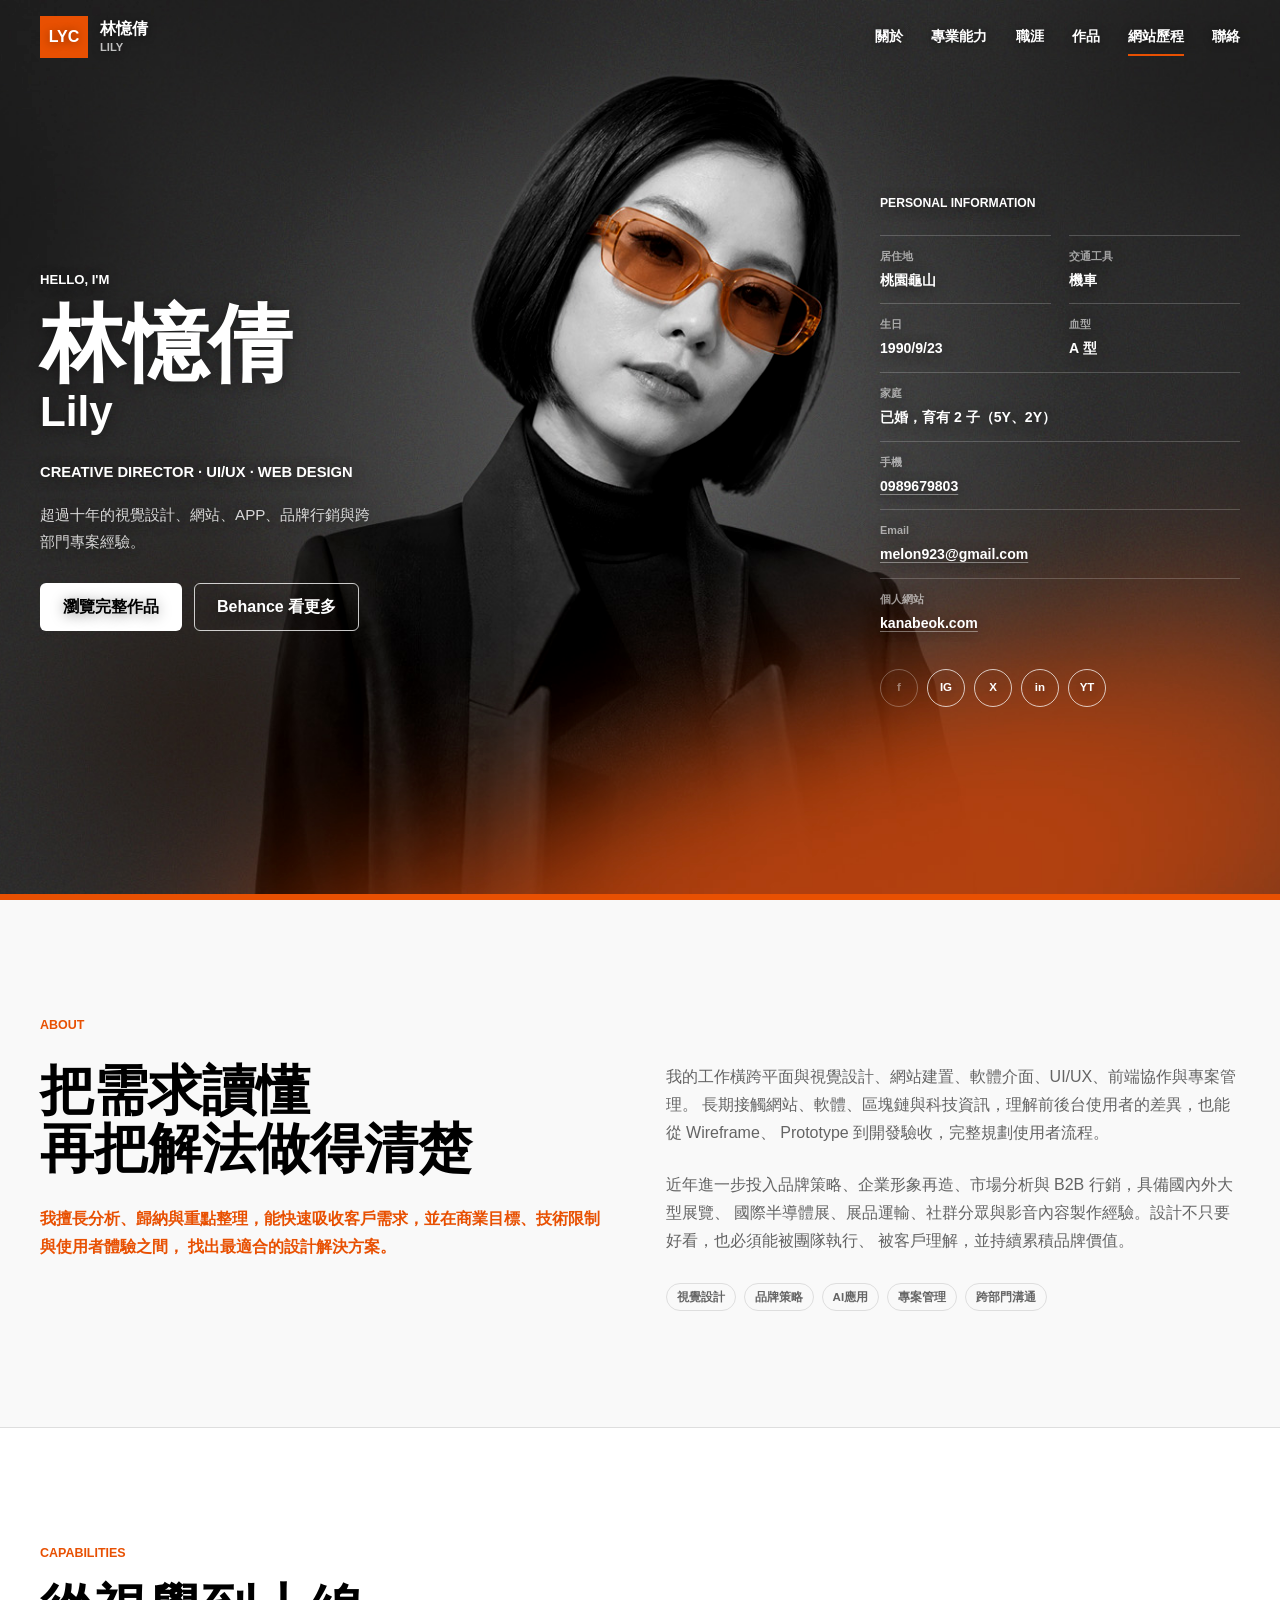
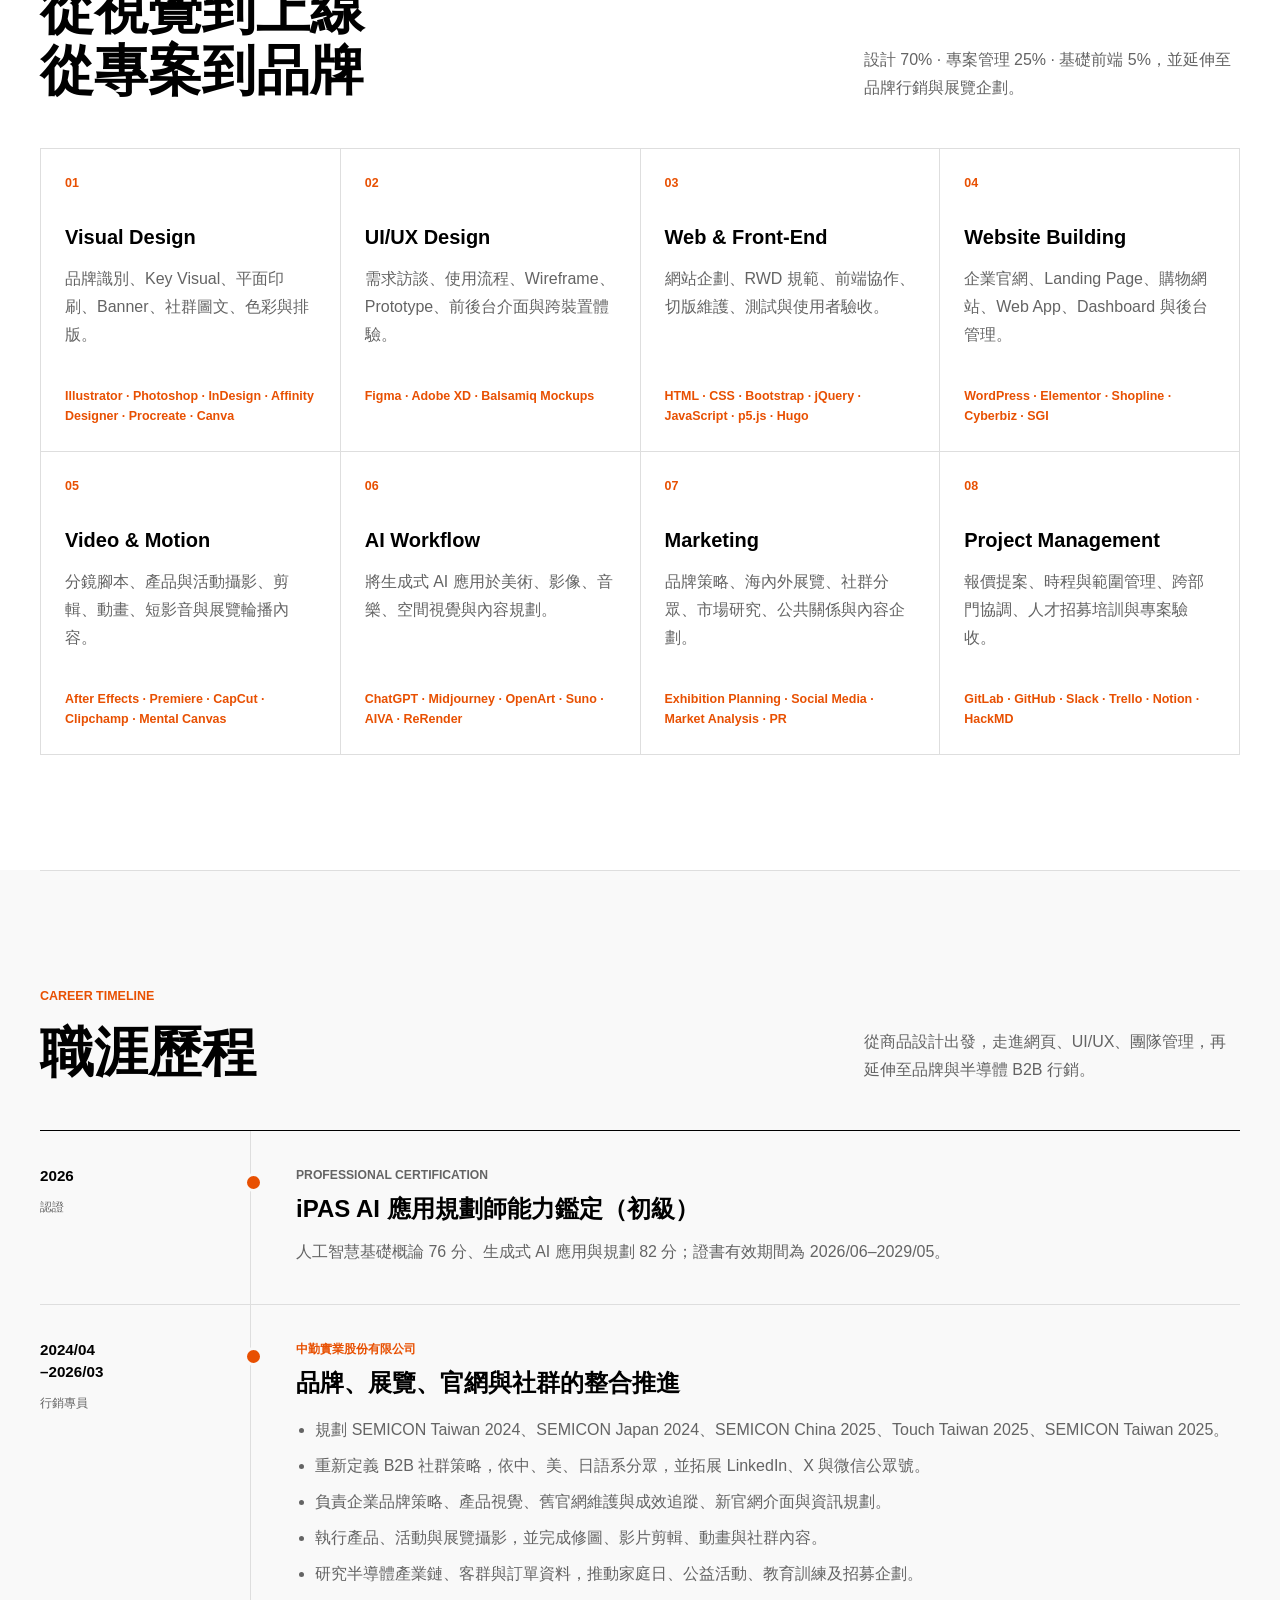
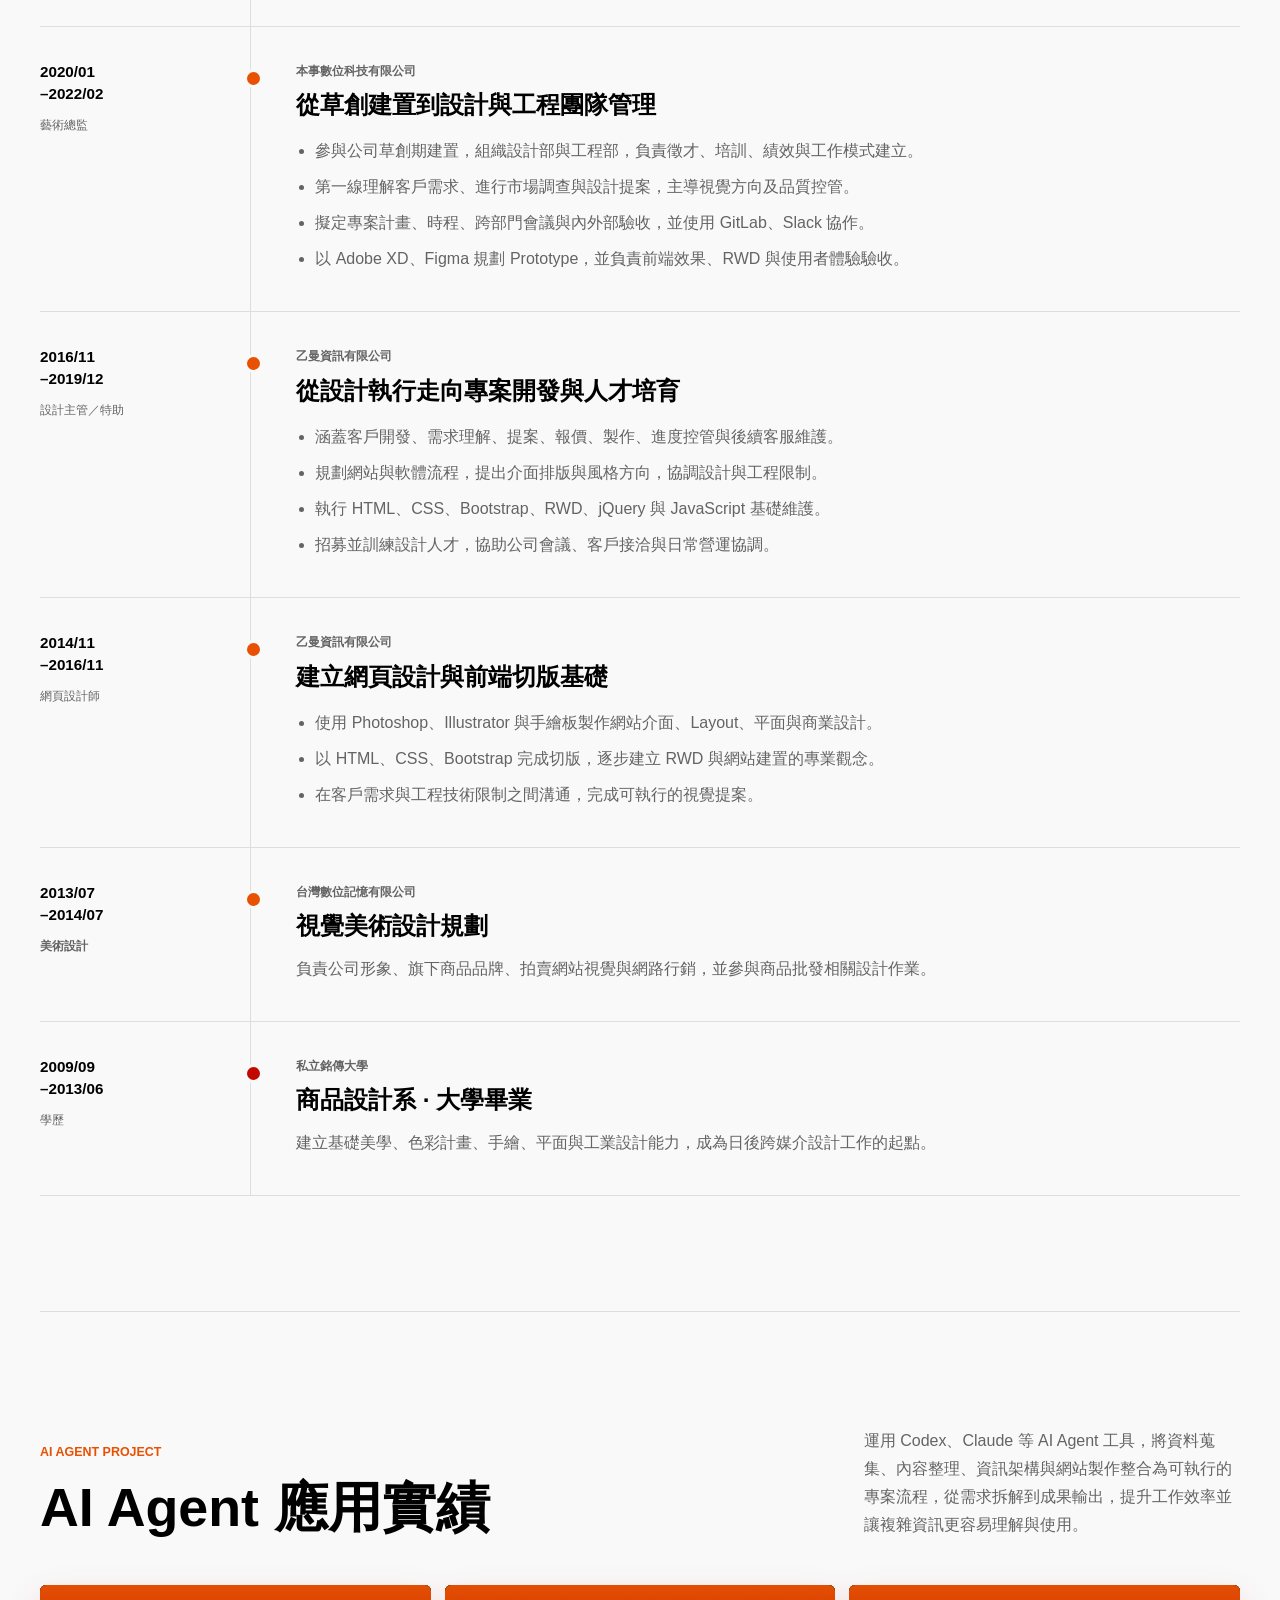
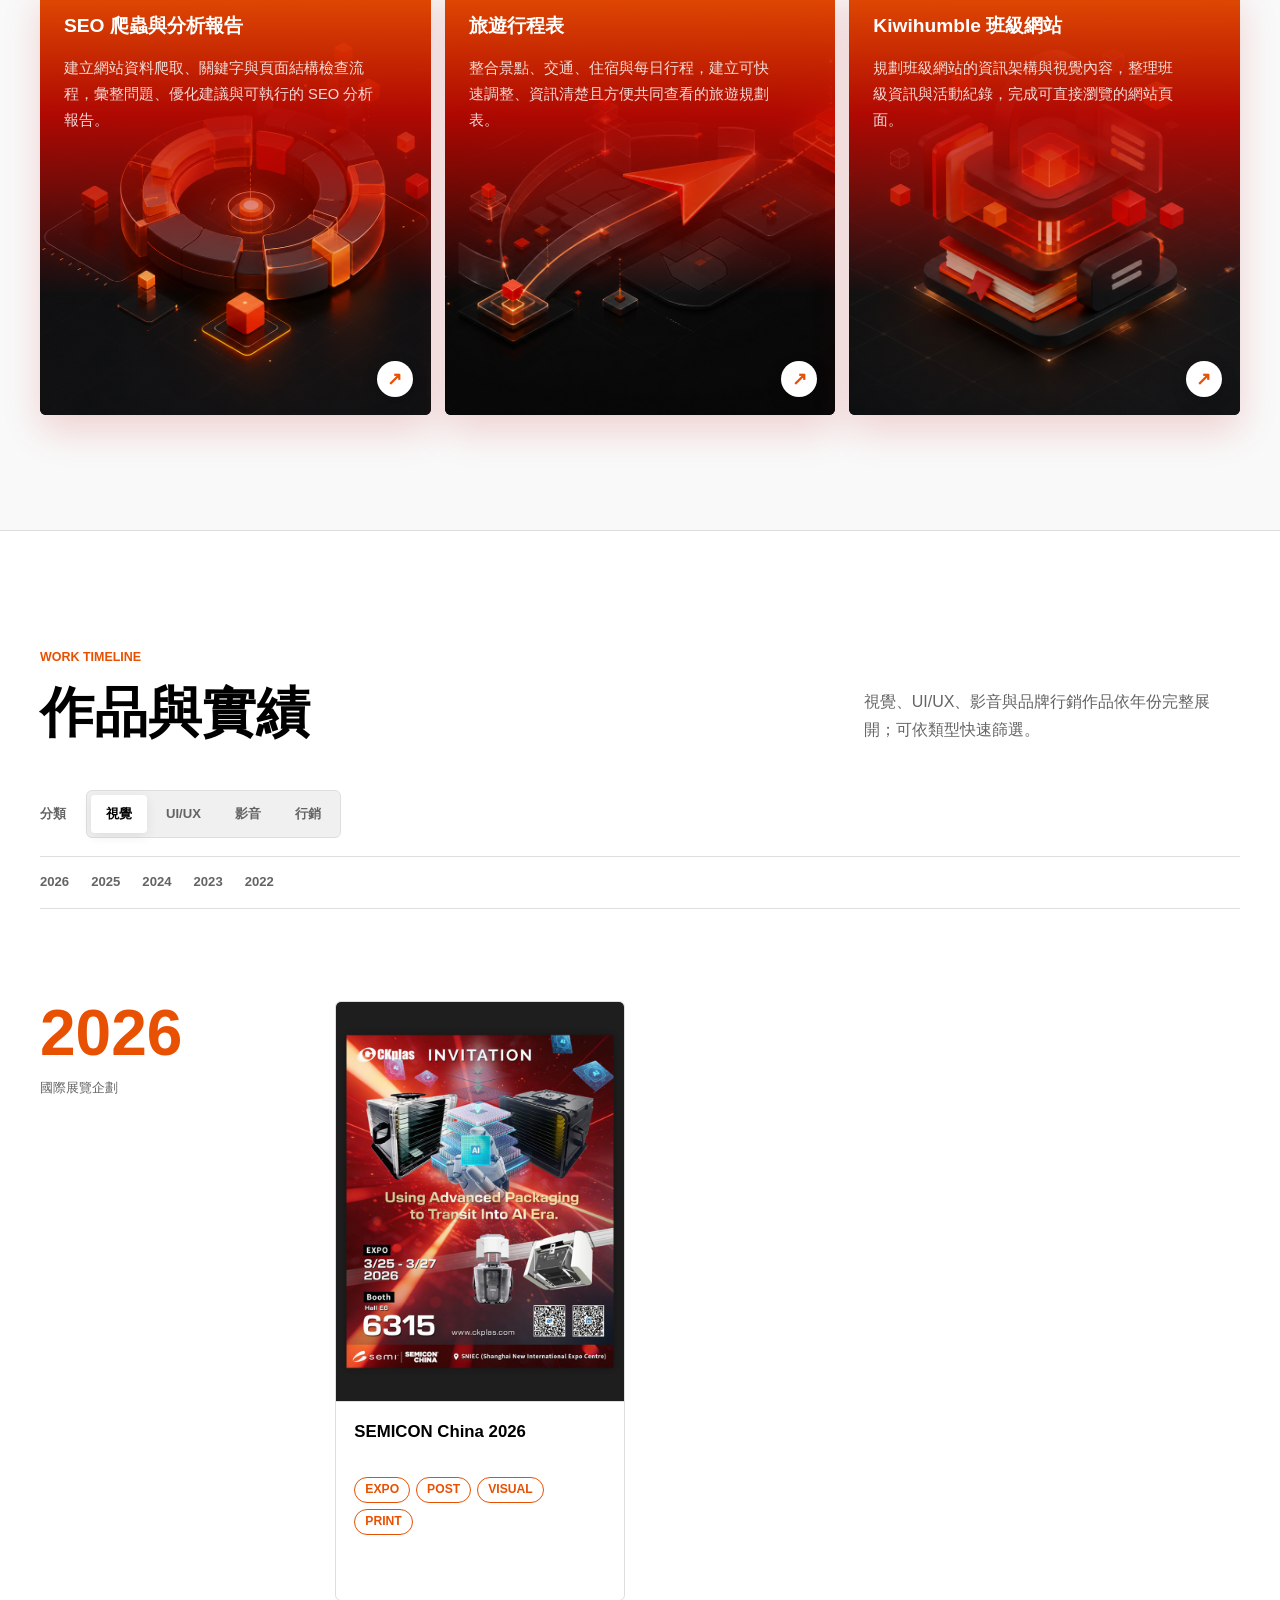
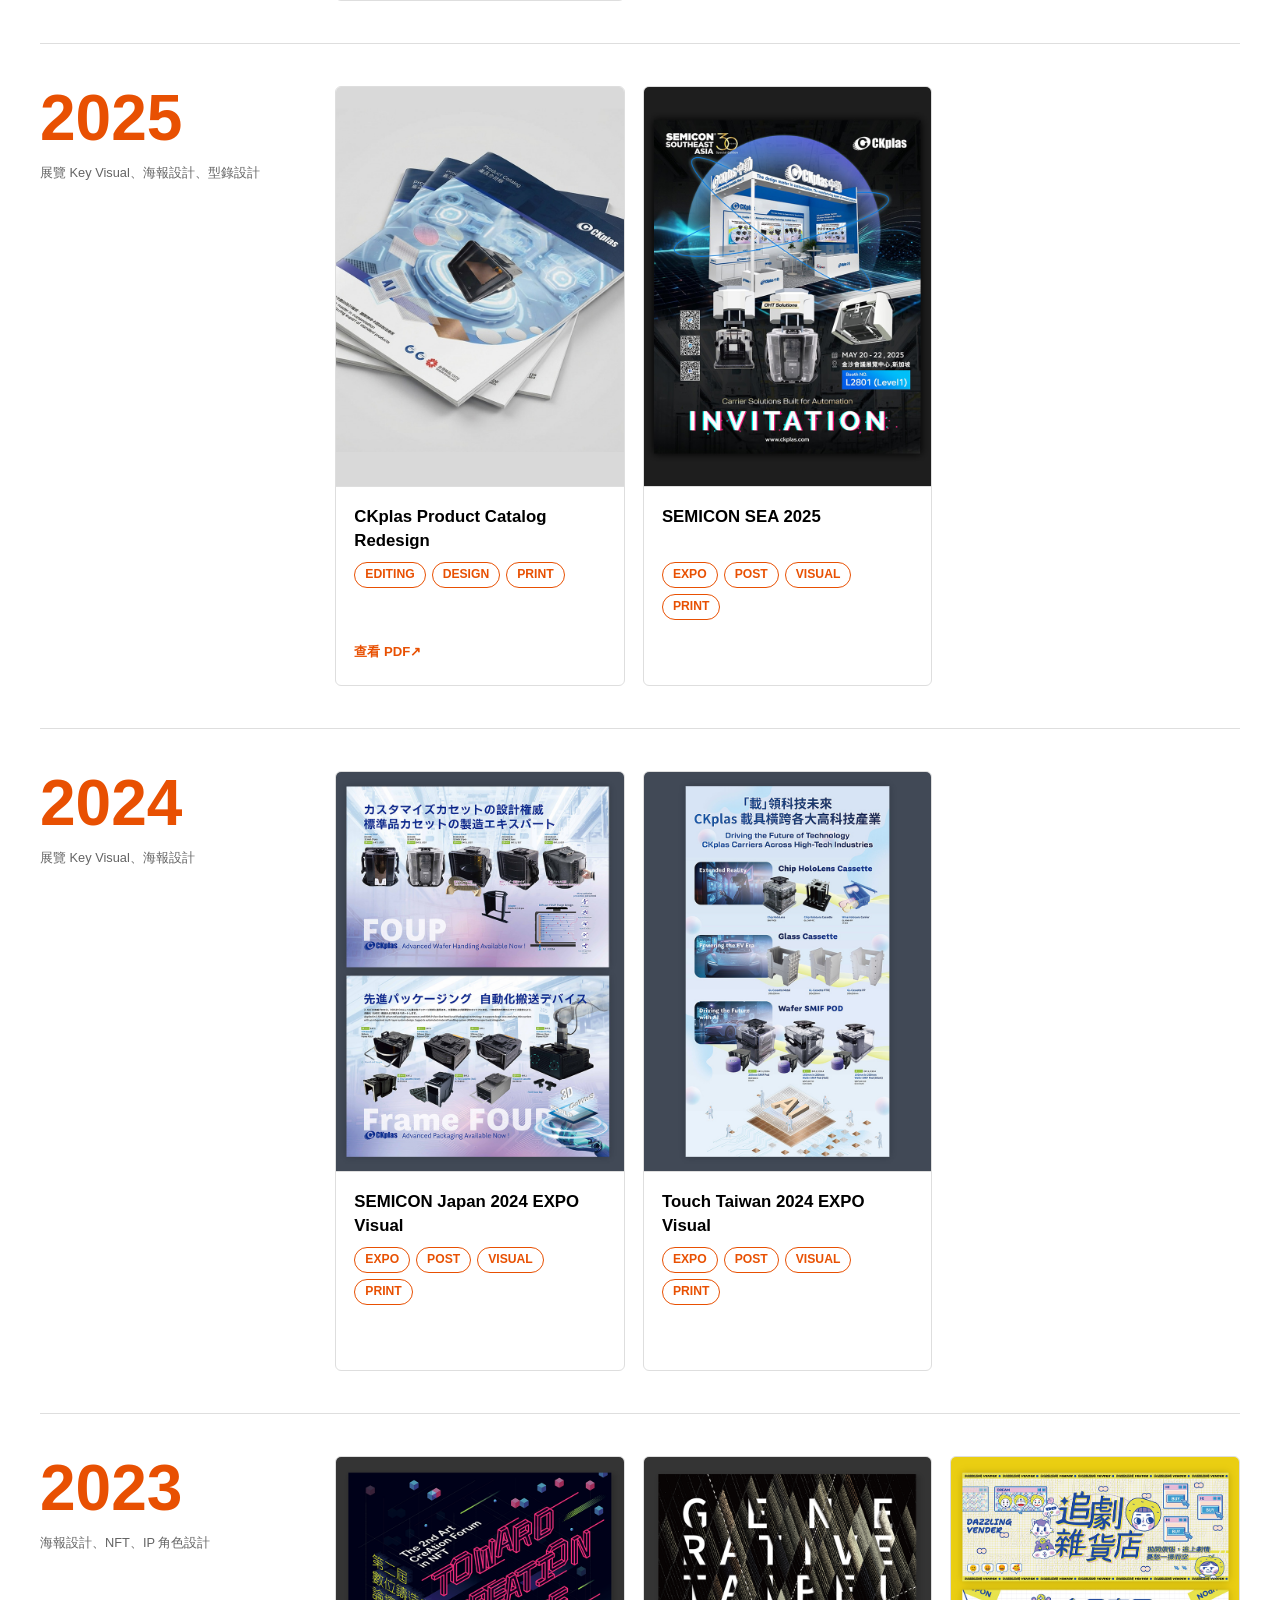
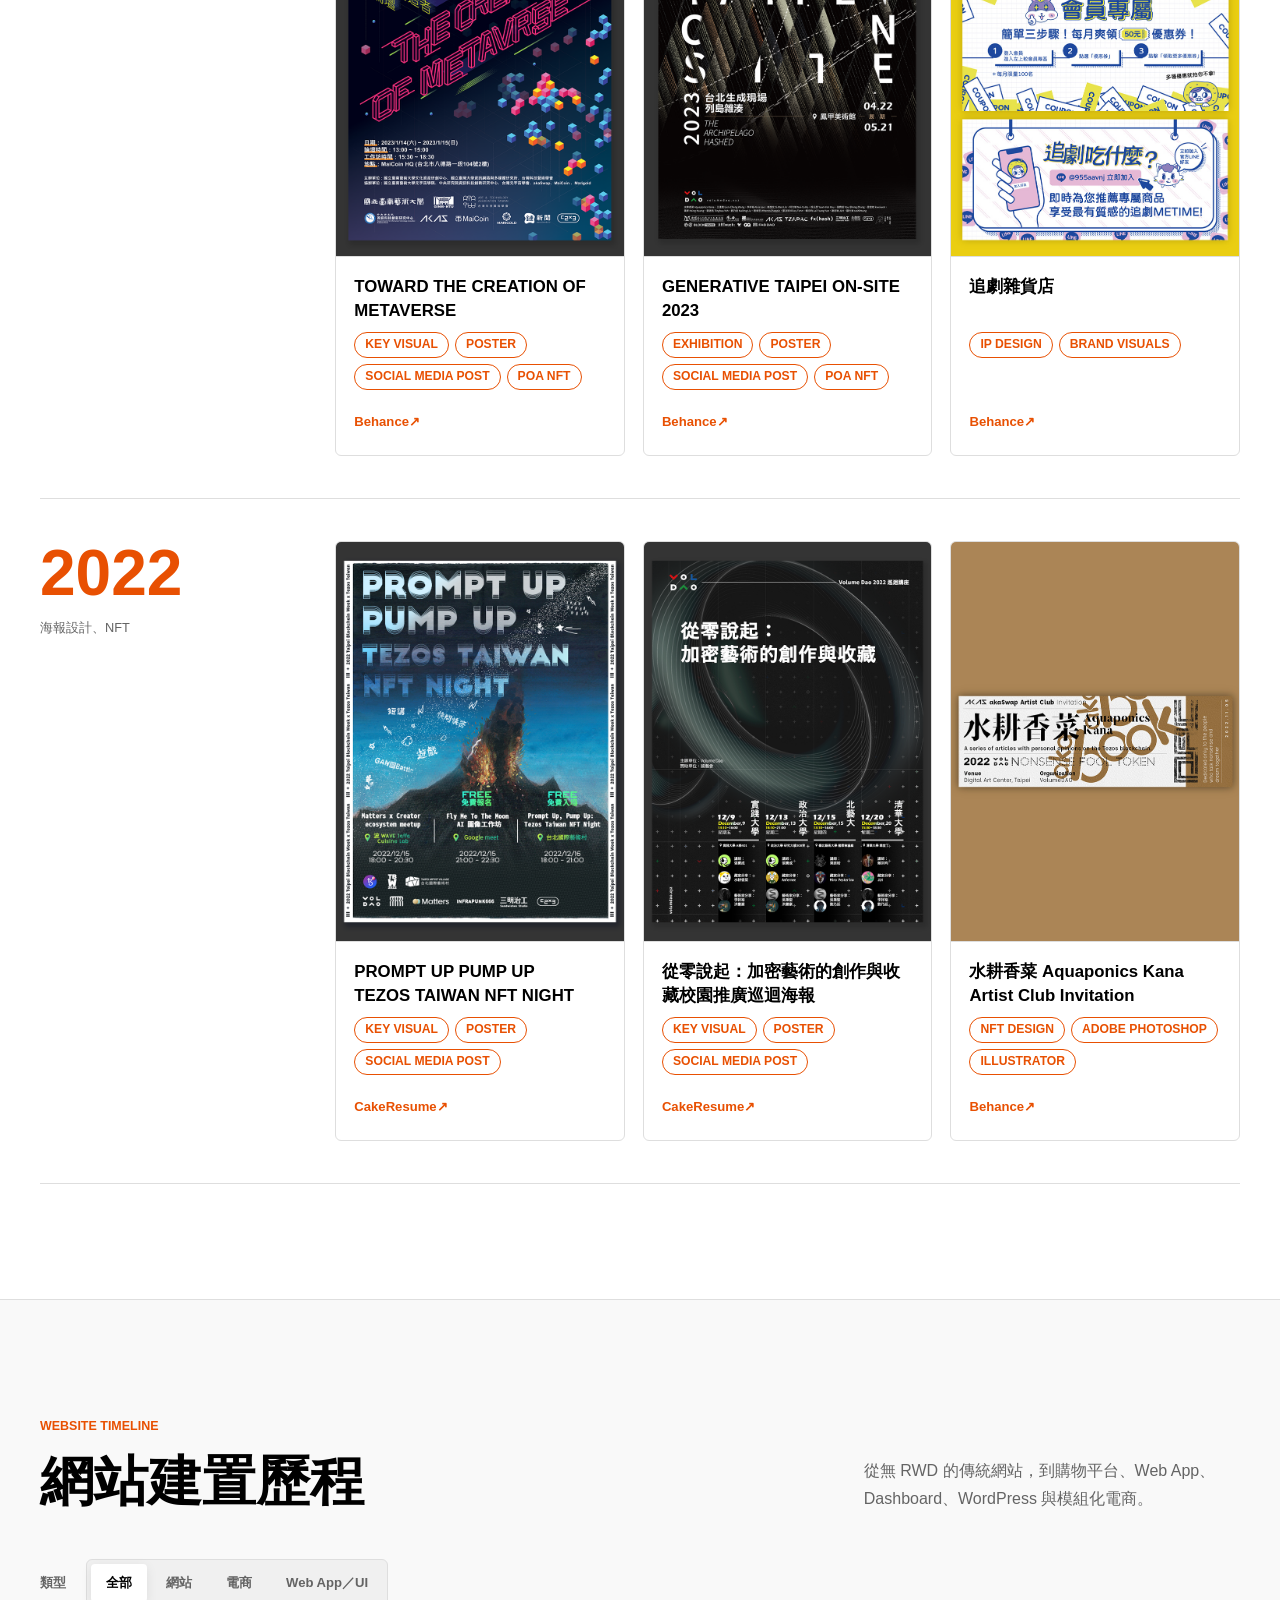
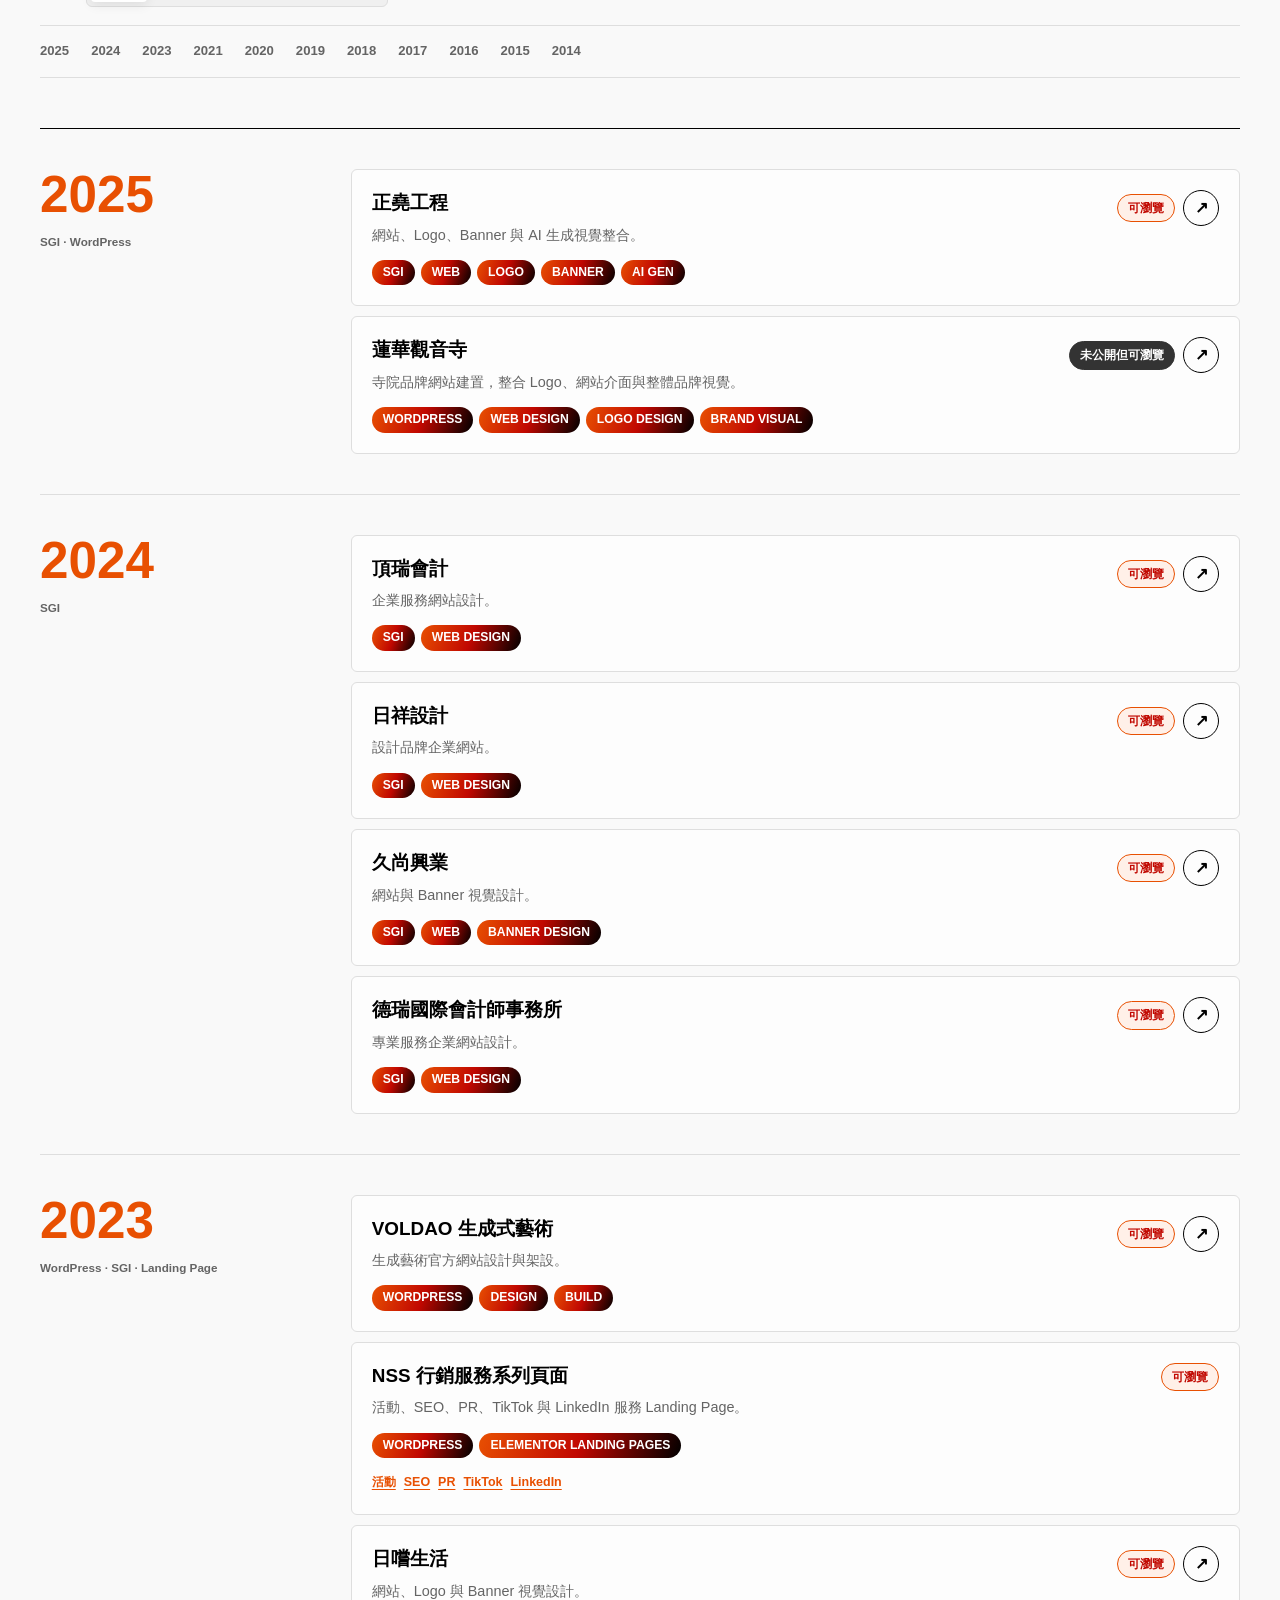
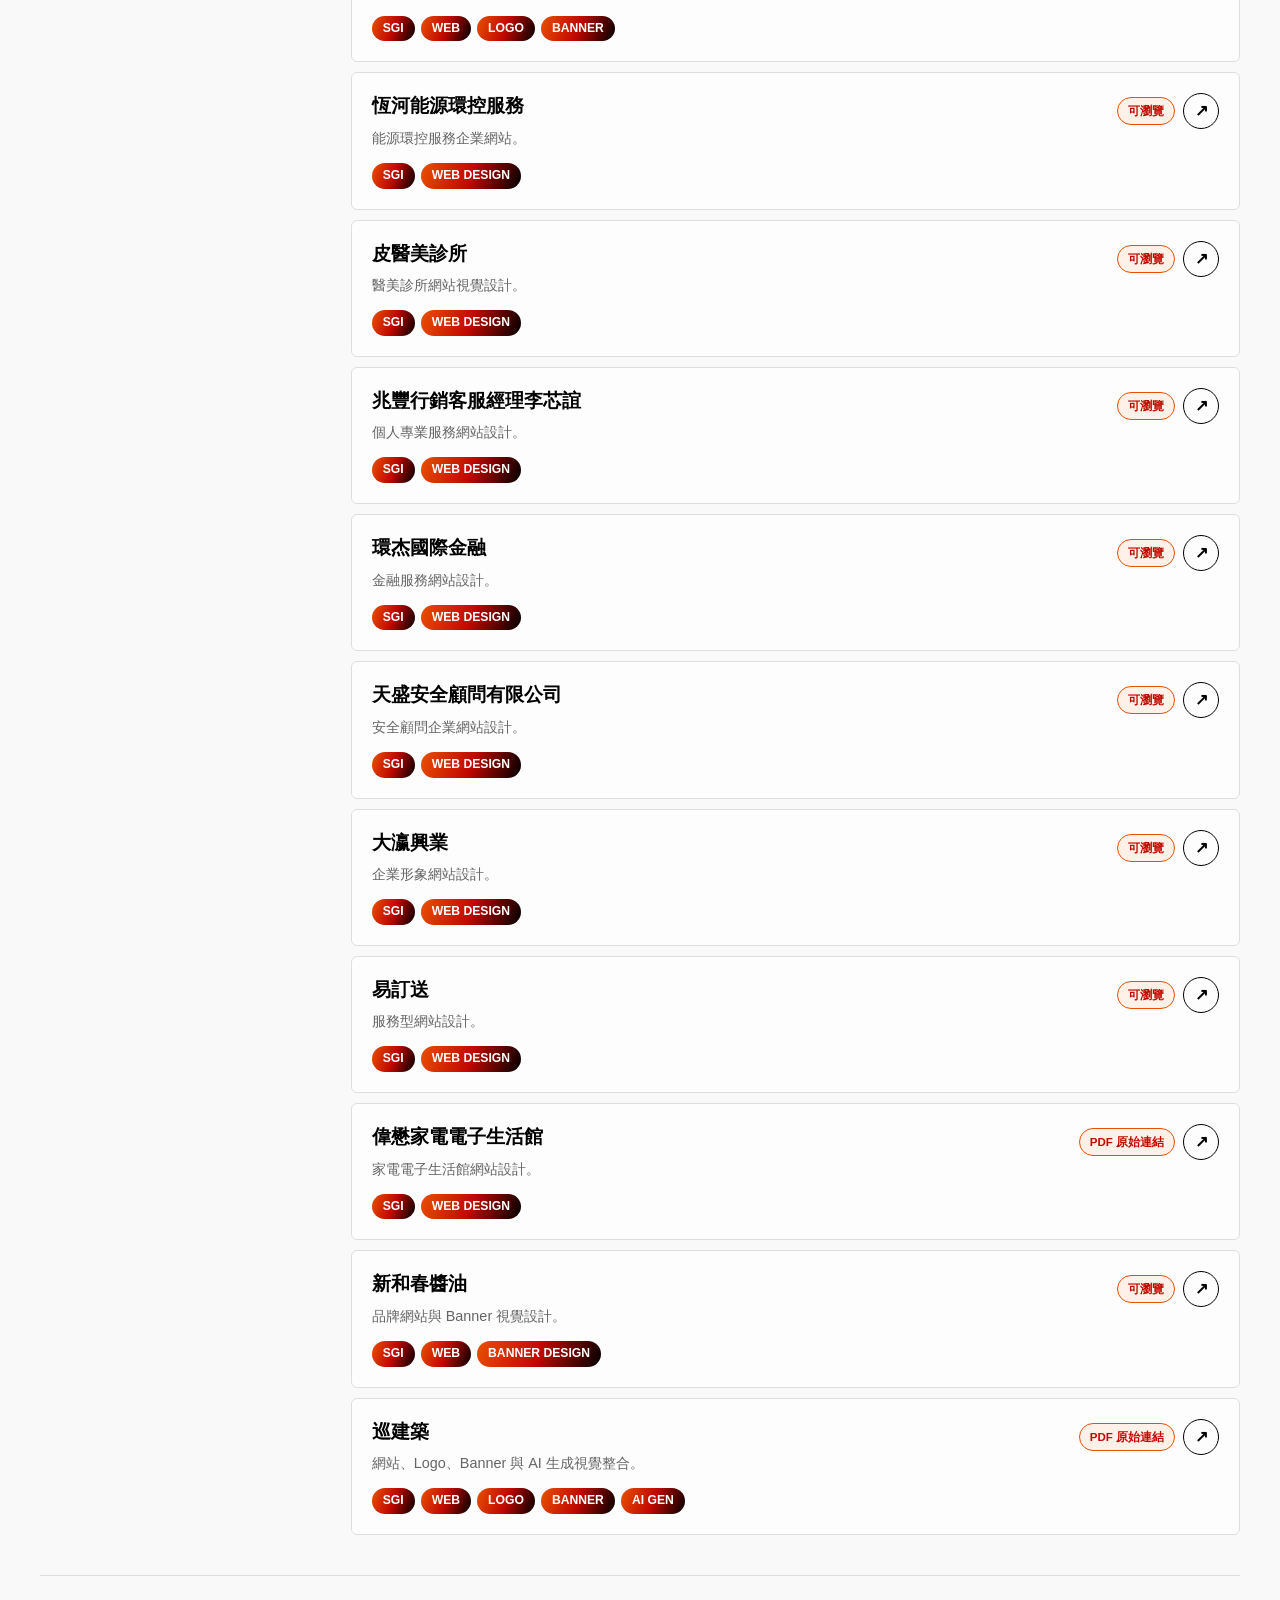
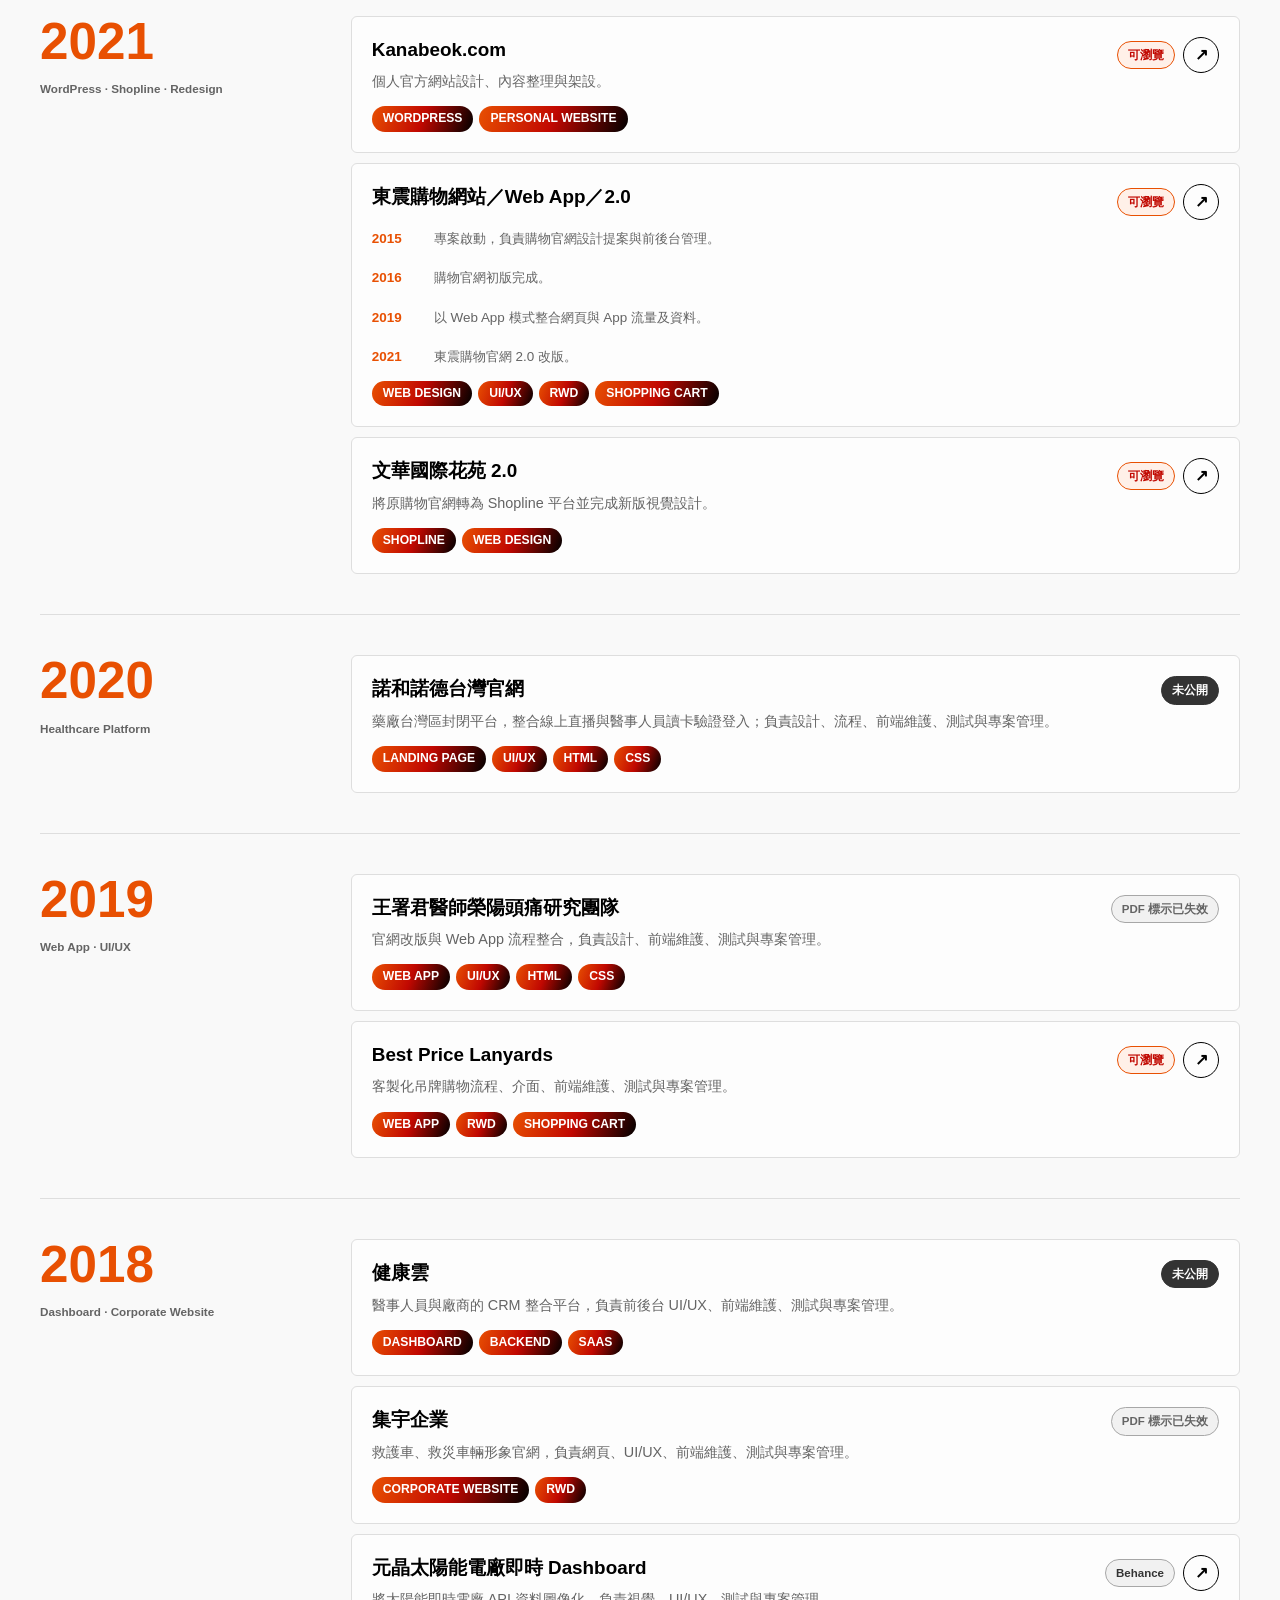
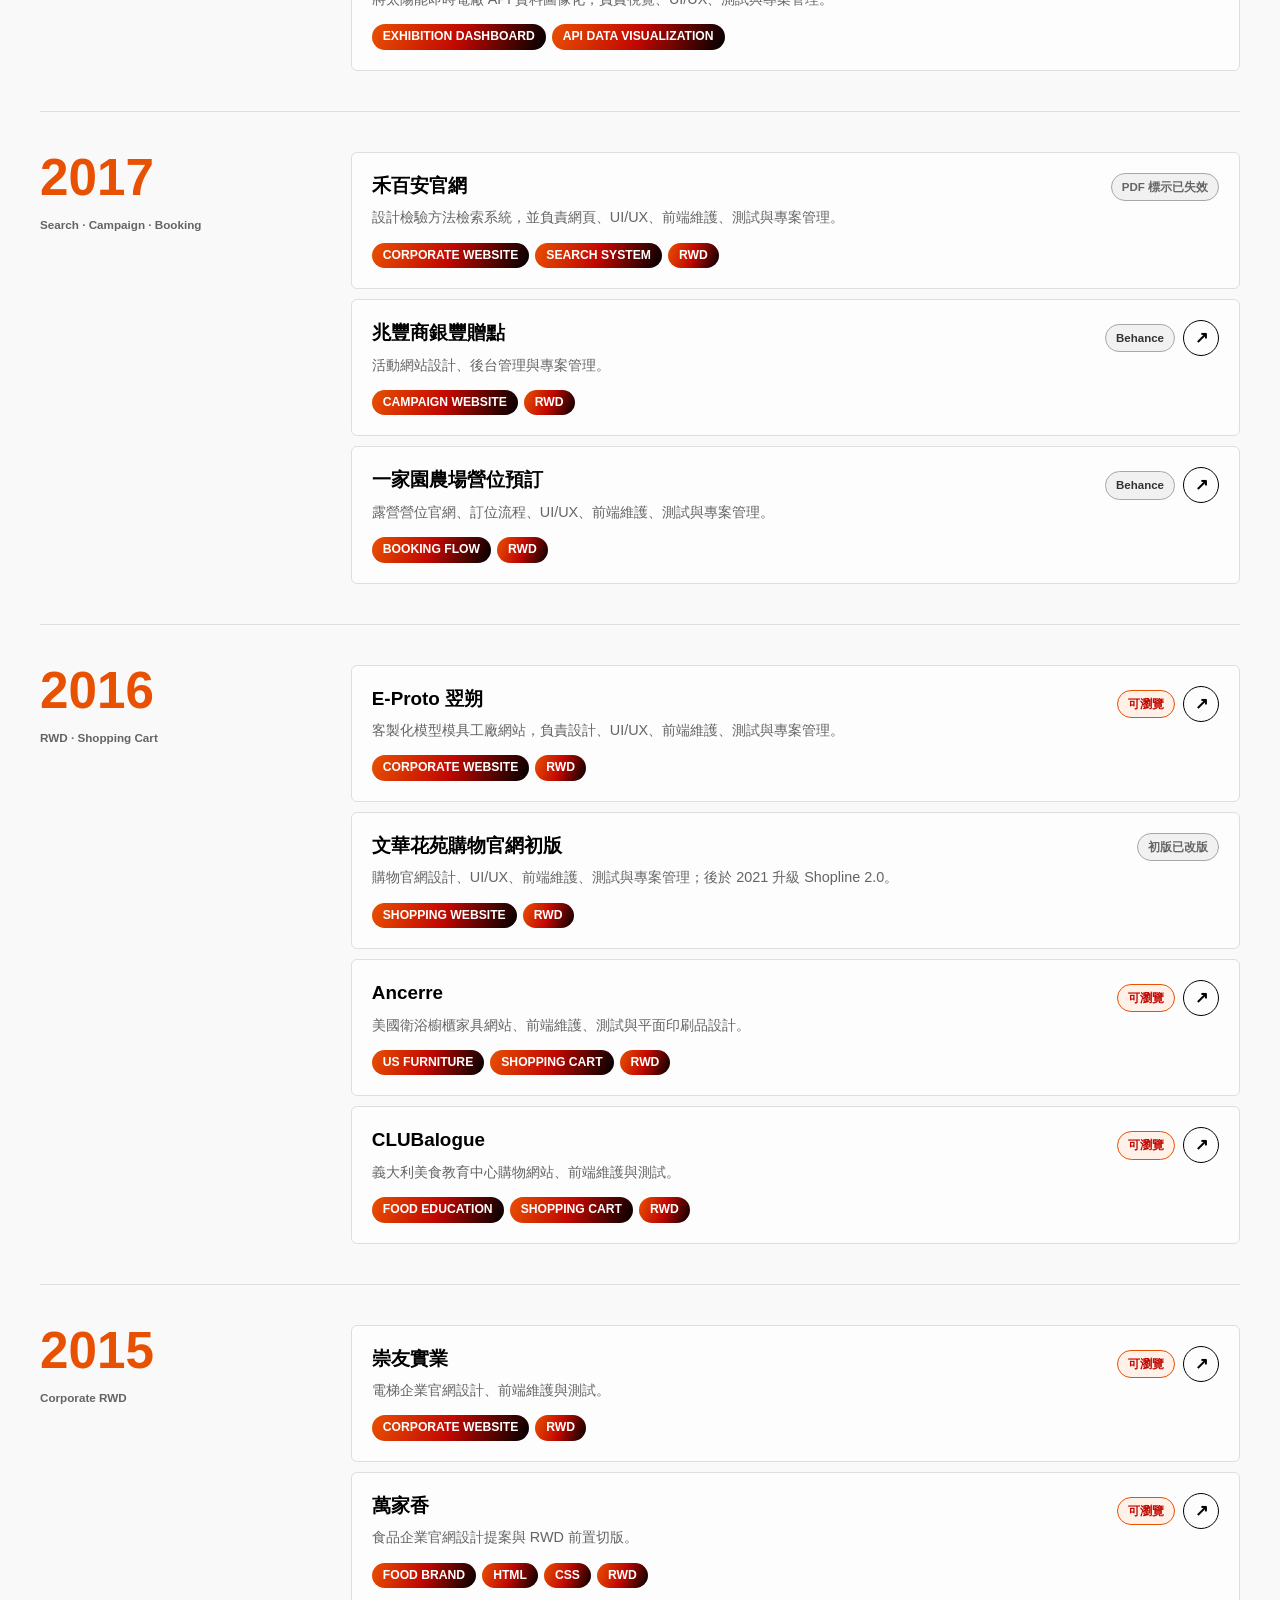
==== index.html @ eb99c906 "Initial portfolio website" ====
<!DOCTYPE html>
<html lang="zh-Hant">
<head>
  <meta charset="UTF-8">
  <meta name="viewport" content="width=device-width, initial-scale=1.0">
  <meta name="description" content="林憶倩 Lily 的個人作品集，收錄視覺設計、UI/UX、網站、品牌行銷、影音製作與專案管理歷程。">
  <title>林憶倩 Lily｜Visual Design・UI/UX・Brand Marketing</title>
  <link rel="stylesheet" href="styles.css">
</head>
<body>
  <a class="skip-link" href="#main-content">跳至主要內容</a>

  <header class="site-header">
    <div class="header-inner">
      <a class="brand" href="#home" aria-label="回到首頁">
        <span class="brand-mark">LYC</span>
        <span>林憶倩 <small>Lily</small></span>
      </a>
      <button class="nav-toggle" type="button" aria-label="開啟導覽選單" aria-expanded="false" aria-controls="site-nav">
        <span></span>
        <span></span>
        <span></span>
      </button>
      <nav id="site-nav" class="site-nav" aria-label="主要導覽">
        <a href="#about">關於</a>
        <a href="#skills">專業能力</a>
        <a href="#career">職涯</a>
        <a href="#projects">作品</a>
        <a href="#web-history">網站歷程</a>
        <a href="#contact">聯絡</a>
      </nav>
    </div>
  </header>

  <main id="main-content">
    <section id="home" class="hero">
      <div class="hero-inner">
        <div class="hero-copy">
          <p class="hero-kicker">Hello, I'm</p>
          <h1>林憶倩 <span>Lily</span></h1>
          <p class="hero-role">Creative Director · UI/UX · Web Design</p>
          <p class="hero-intro">
            超過十年的視覺設計、網站、APP、品牌行銷與跨部門專案經驗。
          </p>
          <div class="hero-actions">
            <a class="button primary" href="#projects">瀏覽完整作品</a>
            <a class="button ghost" href="https://www.behance.net/aa8720226c60c" target="_blank" rel="noopener noreferrer">Behance 看更多</a>
          </div>
        </div>

        <figure class="hero-portrait">
          <img src="assets/hero-profile-background.jpg" alt="林憶倩配戴橘色眼鏡的黑白個人形象照" width="1680" height="945">
        </figure>

        <aside class="hero-profile" aria-label="林憶倩個人資料">
          <p class="hero-profile-label">Personal Information</p>
          <dl class="hero-profile-list">
            <div>
              <dt>居住地</dt>
              <dd>桃園龜山</dd>
            </div>
            <div>
              <dt>交通工具</dt>
              <dd>機車</dd>
            </div>
            <div>
              <dt>生日</dt>
              <dd><time datetime="1990-09-23">1990/9/23</time></dd>
            </div>
            <div>
              <dt>血型</dt>
              <dd>A 型</dd>
            </div>
            <div class="wide">
              <dt>家庭</dt>
              <dd>已婚，育有 2 子（5Y、2Y）</dd>
            </div>
            <div class="wide">
              <dt>手機</dt>
              <dd><a href="tel:0989679803">0989679803</a></dd>
            </div>
            <div class="wide">
              <dt>Email</dt>
              <dd><a href="mailto:melon923@gmail.com">melon923@gmail.com</a></dd>
            </div>
            <div class="wide">
              <dt>個人網站</dt>
              <dd><a href="https://kanabeok.com/" target="_blank" rel="noopener noreferrer">kanabeok.com</a></dd>
            </div>
          </dl>

          <nav class="hero-social" aria-label="社群連結">
            <span class="social-icon is-disabled" aria-label="Facebook，尚未設定連結" title="Facebook 尚未設定連結"><span aria-hidden="true">f</span></span>
            <a class="social-icon" href="https://www.instagram.com/shuiga.design/" target="_blank" rel="noopener noreferrer" aria-label="Instagram" title="Instagram"><span aria-hidden="true">IG</span></a>
            <a class="social-icon" href="https://x.com/Aquaponics_Kana" target="_blank" rel="noopener noreferrer" aria-label="X.com" title="X.com"><span aria-hidden="true">X</span></a>
            <a class="social-icon" href="https://www.linkedin.com/in/wildlily/" target="_blank" rel="noopener noreferrer" aria-label="LinkedIn" title="LinkedIn"><span aria-hidden="true">in</span></a>
            <a class="social-icon" href="https://www.youtube.com/@ShuigaDesign/videos" target="_blank" rel="noopener noreferrer" aria-label="YouTube" title="YouTube"><span aria-hidden="true">YT</span></a>
          </nav>
        </aside>
      </div>
    </section>

    <section id="about" class="section about-section">
      <div class="about-heading">
        <div class="about-lead">
          <div class="about-meta">
            <p class="eyebrow">About</p>
          </div>
          <h2>把需求讀懂<br>再把解法做得清楚</h2>
          <p class="lead">
            我擅長分析、歸納與重點整理，能快速吸收客戶需求，並在商業目標、技術限制與使用者體驗之間，
            找出最適合的設計解決方案。
          </p>
        </div>
        <div class="about-body">
          <p>
            我的工作橫跨平面與視覺設計、網站建置、軟體介面、UI/UX、前端協作與專案管理。
            長期接觸網站、軟體、區塊鏈與科技資訊，理解前後台使用者的差異，也能從 Wireframe、
            Prototype 到開發驗收，完整規劃使用者流程。
          </p>
          <p>
            近年進一步投入品牌策略、企業形象再造、市場分析與 B2B 行銷，具備國內外大型展覽、
            國際半導體展、展品運輸、社群分眾與影音內容製作經驗。設計不只要好看，也必須能被團隊執行、
            被客戶理解，並持續累積品牌價值。
          </p>
          <div class="about-highlights" aria-label="專業能力標籤">
            <span>視覺設計</span>
            <span>品牌策略</span>
            <span>AI應用</span>
            <span>專案管理</span>
            <span>跨部門溝通</span>
          </div>
        </div>
      </div>
    </section>

    <section id="skills" class="section skills-section">
      <div class="section-heading">
        <div>
          <p class="eyebrow">Capabilities</p>
          <h2>從視覺到上線<br>從專案到品牌</h2>
        </div>
        <p>設計 70% · 專案管理 25% · 基礎前端 5%，並延伸至品牌行銷與展覽企劃。</p>
      </div>

      <div class="skills-grid">
        <article class="skill-card">
          <p class="skill-number">01</p>
          <h3>Visual Design</h3>
          <p>品牌識別、Key Visual、平面印刷、Banner、社群圖文、色彩與排版。</p>
          <p class="tool-list">Illustrator · Photoshop · InDesign · Affinity Designer · Procreate · Canva</p>
        </article>
        <article class="skill-card">
          <p class="skill-number">02</p>
          <h3>UI/UX Design</h3>
          <p>需求訪談、使用流程、Wireframe、Prototype、前後台介面與跨裝置體驗。</p>
          <p class="tool-list">Figma · Adobe XD · Balsamiq Mockups</p>
        </article>
        <article class="skill-card">
          <p class="skill-number">03</p>
          <h3>Web & Front-End</h3>
          <p>網站企劃、RWD 規範、前端協作、切版維護、測試與使用者驗收。</p>
          <p class="tool-list">HTML · CSS · Bootstrap · jQuery · JavaScript · p5.js · Hugo</p>
        </article>
        <article class="skill-card">
          <p class="skill-number">04</p>
          <h3>Website Building</h3>
          <p>企業官網、Landing Page、購物網站、Web App、Dashboard 與後台管理。</p>
          <p class="tool-list">WordPress · Elementor · Shopline · Cyberbiz · SGI</p>
        </article>
        <article class="skill-card">
          <p class="skill-number">05</p>
          <h3>Video & Motion</h3>
          <p>分鏡腳本、產品與活動攝影、剪輯、動畫、短影音與展覽輪播內容。</p>
          <p class="tool-list">After Effects · Premiere · CapCut · Clipchamp · Mental Canvas</p>
        </article>
        <article class="skill-card">
          <p class="skill-number">06</p>
          <h3>AI Workflow</h3>
          <p>將生成式 AI 應用於美術、影像、音樂、空間視覺與內容規劃。</p>
          <p class="tool-list">ChatGPT · Midjourney · OpenArt · Suno · AIVA · ReRender</p>
        </article>
        <article class="skill-card">
          <p class="skill-number">07</p>
          <h3>Marketing</h3>
          <p>品牌策略、海內外展覽、社群分眾、市場研究、公共關係與內容企劃。</p>
          <p class="tool-list">Exhibition Planning · Social Media · Market Analysis · PR</p>
        </article>
        <article class="skill-card">
          <p class="skill-number">08</p>
          <h3>Project Management</h3>
          <p>報價提案、時程與範圍管理、跨部門協調、人才招募培訓與專案驗收。</p>
          <p class="tool-list">GitLab · GitHub · Slack · Trello · Notion · HackMD</p>
        </article>
      </div>
    </section>

    <section id="career" class="section career-section">
      <div class="section-heading">
        <div>
          <p class="eyebrow">Career Timeline</p>
          <h2>職涯歷程</h2>
        </div>
        <p>從商品設計出發，走進網頁、UI/UX、團隊管理，再延伸至品牌與半導體 B2B 行銷。</p>
      </div>

      <div class="career-timeline">
        <article class="career-entry">
          <div class="career-date"><time>2026</time><span>認證</span></div>
          <div class="career-content">
            <p class="career-type">Professional Certification</p>
            <h3>iPAS AI 應用規劃師能力鑑定（初級）</h3>
            <p>人工智慧基礎概論 76 分、生成式 AI 應用與規劃 82 分；證書有效期間為 2026/06–2029/05。</p>
          </div>
        </article>

        <article class="career-entry featured">
          <div class="career-date"><time>2024/04<br>–2026/03</time><span>行銷專員</span></div>
          <div class="career-content">
            <p class="career-type">中勤實業股份有限公司</p>
            <h3>品牌、展覽、官網與社群的整合推進</h3>
            <ul>
              <li>規劃 SEMICON Taiwan 2024、SEMICON Japan 2024、SEMICON China 2025、Touch Taiwan 2025、SEMICON Taiwan 2025。</li>
              <li>重新定義 B2B 社群策略，依中、美、日語系分眾，並拓展 LinkedIn、X 與微信公眾號。</li>
              <li>負責企業品牌策略、產品視覺、舊官網維護與成效追蹤、新官網介面與資訊規劃。</li>
              <li>執行產品、活動與展覽攝影，並完成修圖、影片剪輯、動畫與社群內容。</li>
              <li>研究半導體產業鏈、客群與訂單資料，推動家庭日、公益活動、教育訓練及招募企劃。</li>
            </ul>
          </div>
        </article>

        <article class="career-entry">
          <div class="career-date"><time>2020/01<br>–2022/02</time><span>藝術總監</span></div>
          <div class="career-content">
            <p class="career-type">本事數位科技有限公司</p>
            <h3>從草創建置到設計與工程團隊管理</h3>
            <ul>
              <li>參與公司草創期建置，組織設計部與工程部，負責徵才、培訓、績效與工作模式建立。</li>
              <li>第一線理解客戶需求、進行市場調查與設計提案，主導視覺方向及品質控管。</li>
              <li>擬定專案計畫、時程、跨部門會議與內外部驗收，並使用 GitLab、Slack 協作。</li>
              <li>以 Adobe XD、Figma 規劃 Prototype，並負責前端效果、RWD 與使用者體驗驗收。</li>
            </ul>
          </div>
        </article>

        <article class="career-entry">
          <div class="career-date"><time>2016/11<br>–2019/12</time><span>設計主管／特助</span></div>
          <div class="career-content">
            <p class="career-type">乙曼資訊有限公司</p>
            <h3>從設計執行走向專案開發與人才培育</h3>
            <ul>
              <li>涵蓋客戶開發、需求理解、提案、報價、製作、進度控管與後續客服維護。</li>
              <li>規劃網站與軟體流程，提出介面排版與風格方向，協調設計與工程限制。</li>
              <li>執行 HTML、CSS、Bootstrap、RWD、jQuery 與 JavaScript 基礎維護。</li>
              <li>招募並訓練設計人才，協助公司會議、客戶接洽與日常營運協調。</li>
            </ul>
          </div>
        </article>

        <article class="career-entry">
          <div class="career-date"><time>2014/11<br>–2016/11</time><span>網頁設計師</span></div>
          <div class="career-content">
            <p class="career-type">乙曼資訊有限公司</p>
            <h3>建立網頁設計與前端切版基礎</h3>
            <ul>
              <li>使用 Photoshop、Illustrator 與手繪板製作網站介面、Layout、平面與商業設計。</li>
              <li>以 HTML、CSS、Bootstrap 完成切版，逐步建立 RWD 與網站建置的專業觀念。</li>
              <li>在客戶需求與工程技術限制之間溝通，完成可執行的視覺提案。</li>
            </ul>
          </div>
        </article>

        <article class="career-entry concurrent">
          <div class="career-date"><time>2013/07<br>–2014/07</time><span>美術設計</span></div>
          <div class="career-content">
            <p class="career-type">台灣數位記憶有限公司</p>
            <h3>視覺美術設計規劃</h3>
            <p>負責公司形象、旗下商品品牌、拍賣網站視覺與網路行銷，並參與商品批發相關設計作業。</p>
          </div>
        </article>

        <article class="career-entry education">
          <div class="career-date"><time>2009/09<br>–2013/06</time><span>學歷</span></div>
          <div class="career-content">
            <p class="career-type">私立銘傳大學</p>
            <h3>商品設計系 · 大學畢業</h3>
            <p>建立基礎美學、色彩計畫、手繪、平面與工業設計能力，成為日後跨媒介設計工作的起點。</p>
          </div>
        </article>
      </div>
    </section>

    <section id="projects" class="section ai-agent-section" aria-labelledby="ai-agent-title">
      <div class="section-heading ai-agent-heading">
        <div>
          <p class="eyebrow">AI Agent Project</p>
          <h2 id="ai-agent-title">AI Agent 應用實績</h2>
        </div>
        <p>運用 Codex、Claude 等 AI Agent 工具，將資料蒐集、內容整理、資訊架構與網站製作整合為可執行的專案流程，從需求拆解到成果輸出，提升工作效率並讓複雜資訊更容易理解與使用。</p>
      </div>

      <div class="ai-agent-grid">
        <a class="ai-agent-card" href="https://wildddlilyyy.github.io/Kindmade-SEO-Report/" target="_blank" rel="noopener noreferrer">
          <div class="ai-agent-card-copy">
            <h3>SEO 爬蟲與分析報告</h3>
            <p>建立網站資料爬取、關鍵字與頁面結構檢查流程，彙整問題、優化建議與可執行的 SEO 分析報告。</p>
          </div>
          <div class="ai-agent-card-media">
            <img src="assets/ai-seo-abstract.png" alt="象徵 SEO 搜尋與資料分析的抽象 3D 環形模組" loading="lazy" decoding="async">
          </div>
          <span class="ai-agent-action" aria-hidden="true">↗</span>
        </a>
        <a class="ai-agent-card" href="https://wildddlilyyy.github.io/SingaporeTrip/" target="_blank" rel="noopener noreferrer">
          <div class="ai-agent-card-copy">
            <h3>旅遊行程表</h3>
            <p>整合景點、交通、住宿與每日行程，建立可快速調整、資訊清楚且方便共同查看的旅遊規劃表。</p>
          </div>
          <div class="ai-agent-card-media">
            <img src="assets/ai-travel-abstract.png" alt="象徵旅遊路徑與目的地規劃的抽象 3D 導航模組" loading="lazy" decoding="async">
          </div>
          <span class="ai-agent-action" aria-hidden="true">↗</span>
        </a>
        <a class="ai-agent-card" href="https://kiwihumble.kanabeok.com/" target="_blank" rel="noopener noreferrer">
          <div class="ai-agent-card-copy">
            <h3>Kiwihumble 班級網站</h3>
            <p>規劃班級網站的資訊架構與視覺內容，整理班級資訊與活動紀錄，完成可直接瀏覽的網站頁面。</p>
          </div>
          <div class="ai-agent-card-media">
            <img src="assets/ai-class-abstract.png" alt="象徵班級資訊與數位內容整合的抽象 3D 模組" loading="lazy" decoding="async">
          </div>
          <span class="ai-agent-action" aria-hidden="true">↗</span>
        </a>
      </div>
    </section>

    <section class="section projects-section">
      <div class="section-heading projects-heading">
        <div>
          <p class="eyebrow">Work Timeline</p>
          <h2>作品與實績</h2>
        </div>
        <p>視覺、UI/UX、影音與品牌行銷作品依年份完整展開；可依類型快速篩選。</p>
      </div>

      <div class="filter-toolbar" aria-label="作品分類篩選">
        <span class="filter-label">分類</span>
        <div class="filter-group" data-filter-target="work">
          <button class="filter-button active" type="button" data-filter="visual" aria-pressed="true">視覺</button>
          <button class="filter-button" type="button" data-filter="uiux" aria-pressed="false">UI/UX</button>
          <button class="filter-button" type="button" data-filter="video" aria-pressed="false">影音</button>
          <button class="filter-button" type="button" data-filter="marketing" aria-pressed="false">行銷</button>
        </div>
      </div>

      <nav class="year-jump" aria-label="作品年份快速跳轉">
        <a href="#work-2026">2026</a>
        <a href="#work-2025">2025</a>
        <a href="#work-2024">2024</a>
        <a href="#work-2023">2023</a>
        <a href="#work-2022">2022</a>
        <a href="#work-earlier">2015–2021</a>
      </nav>

      <div class="work-timeline">
        <section id="work-2026" class="timeline-year" data-filter-group="work">
          <header><time>2026</time><p>國際展覽企劃</p></header>
          <div class="work-grid">
            <article class="work-card poster-card" data-category="visual">
              <img class="work-card-media" src="assets/visual-semicon-china-2026.jpg" alt="SEMICON China 2026 展覽視覺設計" loading="lazy" decoding="async">
              <h3>SEMICON China 2026</h3>
              <p class="item-meta">EXPO · POST · VISUAL · Print</p>
            </article>
            <article class="work-card wide" data-category="marketing">
              <p class="item-meta">Exhibition Planning</p>
              <h3>SEMICON China 2026</h3>
              <p>統籌海外參展企劃、品牌訊息、展場素材、展品整備與跨部門時程，延續企業在半導體市場的國際曝光。</p>
            </article>
            <article class="work-card wide" data-category="marketing">
              <p class="item-meta">WordPress · SEO · GEO</p>
              <h3>善良 Kindmade 網站管理與 SEO 優化</h3>
              <p>負責 WordPress 網站日常維運、內容與結構調整，並依搜尋表現提出 SEO、GEO 優化與行銷建議。</p>
            </article>
          </div>
        </section>

        <section id="work-2025" class="timeline-year" data-filter-group="work">
          <header><time>2025</time><p>展覽 Key Visual、海報設計、型錄設計</p></header>
          <div class="work-grid">
            <article class="work-card poster-card" data-category="visual">
              <img class="work-card-media" src="assets/visual-ckplas-product-catalog.jpg" alt="CKplas Product Catalog Redesign 產品型錄設計" loading="lazy" decoding="async">
              <h3>CKplas Product Catalog Redesign</h3>
              <p class="item-meta">EDITING · DESIGN · PRINT</p>
              <a class="text-link" href="assets/ckplas-product-catalog-2025.pdf" target="_blank" rel="noopener noreferrer">查看 PDF <span aria-hidden="true">↗</span></a>
            </article>
            <article class="work-card poster-card" data-category="visual">
              <img class="work-card-media" src="assets/visual-semicon-sea-2025.jpg" alt="SEMICON SEA 2025 展覽視覺設計" loading="lazy" decoding="async">
              <h3>SEMICON SEA 2025</h3>
              <p class="item-meta">EXPO · POST · VISUAL · Print</p>
            </article>
            <article class="work-card video-landscape" data-category="video">
              <img class="work-card-media" src="assets/video-lion-dance-custom.png" alt="" loading="lazy" decoding="async">
              <p class="item-meta">Video Editing · CapCut</p>
              <h3>CKplas 中勤實業2025新春開工</h3>
              <p>企業新春開工活動拍攝與剪輯，記錄團隊參與及現場節慶氣氛。</p>
              <a class="text-link" href="https://drive.google.com/file/d/1sa4wYkxjzgeh_Ss6m7gq1GjYYJ8r_5VU/view?usp=drive_link" target="_blank" rel="noopener noreferrer">觀看影片 <span aria-hidden="true">↗</span></a>
            </article>
            <article class="work-card video-landscape" data-category="video">
              <img class="work-card-media" src="assets/video-automation.jpg" alt="" loading="lazy" decoding="async">
              <p class="item-meta">AI Music · AE · Video Editing</p>
              <h3>CKplas Automation</h3>
              <p>以自動化產線與產業升級為主題，整合 AI 音樂、After Effects 動態設計與影音剪輯。</p>
              <a class="text-link" href="https://www.ckplas.com/video/2025EFEM.mp4" target="_blank" rel="noopener noreferrer">觀看影片 <span aria-hidden="true">↗</span></a>
            </article>
            <article class="work-card" data-category="video">
              <img class="work-card-media" src="assets/video-before-after-custom.png" alt="" loading="lazy" decoding="async">
              <p class="item-meta">Video · Canva</p>
              <h3>Before → After｜Same room, new vibe</h3>
              <p>空間改造短影音拍攝與剪輯，透過前後對照呈現場域風格轉換。</p>
              <a class="text-link" href="https://youtube.com/shorts/10-YshoiM6Q?si=mwjNsU1Zaonqiiro" target="_blank" rel="noopener noreferrer">觀看影片 <span aria-hidden="true">↗</span></a>
            </article>
            <article class="work-card" data-category="video">
              <img class="work-card-media" src="assets/video-semi-2025-custom.png" alt="" loading="lazy" decoding="async">
              <p class="item-meta">Reels · AI Music · Canva</p>
              <h3>SEMI Taiwan 2025 現場直擊</h3>
              <p>展覽現場拍攝、剪輯與 AI 音樂整合，快速產出具品牌節奏的活動內容。</p>
              <a class="text-link" href="https://www.instagram.com/reel/DOdWv5ikusU/?utm_source=ig_web_copy_link&amp;igsh=MzRlODBiNWFlZA==" target="_blank" rel="noopener noreferrer">觀看 Reels <span aria-hidden="true">↗</span></a>
            </article>
            <article class="work-card" data-category="video">
              <img class="work-card-media" src="assets/video-ckplas.jpg" alt="" loading="lazy" decoding="async">
              <p class="item-meta">Video · CapCut</p>
              <h3>培德舞獅團新春開工表演</h3>
              <p>舞獅團新春開工表演拍攝與剪輯，透過直式影音保留演出節奏與節慶氣氛。</p>
              <a class="text-link" href="https://youtu.be/2ezgAwGVJR4?si=C1sw-uR6Pn9idzZg" target="_blank" rel="noopener noreferrer">觀看影片 <span aria-hidden="true">↗</span></a>
            </article>
            <article class="work-card wide" data-category="marketing">
              <p class="item-meta">Exhibition Planning</p>
              <h3>SEMICON China 2025</h3>
              <p>統籌展前資訊、宣傳素材、展品與運輸安排，支援海外展會落地執行與品牌曝光。</p>
            </article>
            <article class="work-card wide" data-category="marketing">
              <p class="item-meta">Exhibition Planning</p>
              <h3>Touch Taiwan 2025</h3>
              <p>整合產品訴求、展場文宣、影片與禮贈品，建立一致且清楚的企業展覽形象。</p>
            </article>
            <article class="work-card wide" data-category="marketing">
              <p class="item-meta">Exhibition Planning</p>
              <h3>SEMICON Taiwan 2025</h3>
              <p>規劃展前宣傳、現場品牌內容與展後社群延伸，累積可持續運用的展覽資產。</p>
            </article>
            <article class="work-card wide" data-category="marketing">
              <p class="item-meta">Exhibition Planning</p>
              <h3>Plastic Taipei 台北國際塑橡膠工業展 2025</h3>
              <p>針對塑橡膠產業客群規劃展覽訊息、產品素材與現場溝通內容，強化產品理解與品牌辨識。</p>
            </article>
            <article class="work-card wide" data-category="marketing">
              <p class="item-meta">Exhibition Planning</p>
              <h3>SEMICON Japan 2025</h3>
              <p>整合日本市場溝通、參展視覺、展品運輸與跨部門時程，推進海外品牌曝光。</p>
            </article>
          </div>
        </section>

        <section id="work-2024" class="timeline-year" data-filter-group="work">
          <header><time>2024</time><p>展覽 Key Visual、海報設計</p></header>
          <div class="work-grid">
            <article class="work-card poster-card" data-category="visual">
              <img class="work-card-media" src="assets/visual-semicon-japan-2024.jpg" alt="SEMICON Japan 2024 EXPO Visual 展覽視覺設計" loading="lazy" decoding="async">
              <h3>SEMICON Japan 2024 EXPO Visual</h3>
              <p class="item-meta">EXPO · POST · VISUAL · Print</p>
            </article>
            <article class="work-card poster-card" data-category="visual">
              <img class="work-card-media" src="assets/visual-touch-taiwan-2024.jpg" alt="Touch Taiwan 2024 EXPO Visual 展覽視覺設計" loading="lazy" decoding="async">
              <h3>Touch Taiwan 2024 EXPO Visual</h3>
              <p class="item-meta">EXPO · POST · VISUAL · Print</p>
            </article>
            <article class="work-card" data-category="video">
              <img class="work-card-media" src="assets/video-semicon-2024-custom.png" alt="" loading="lazy" decoding="async">
              <p class="item-meta">Shorts · AI Music · Canva</p>
              <h3>SEMICON Taiwan 2024 花絮</h3>
              <p>活動拍攝、剪輯與 AI 音樂製作，將展場重點轉化為品牌社群內容。</p>
              <a class="text-link" href="https://youtube.com/shorts/IcqNcK0NS2g?si=MjbCUuxRewEKi4Od" target="_blank" rel="noopener noreferrer">觀看 Shorts <span aria-hidden="true">↗</span></a>
            </article>
            <article class="work-card wide" data-category="marketing">
              <p class="item-meta">Exhibition Planning</p>
              <h3>SEMICON Taiwan 2024</h3>
              <p>負責展前企劃、品牌視覺、文宣與展品整備，並執行現場紀錄與社群內容延伸。</p>
            </article>
            <article class="work-card wide" data-category="marketing">
              <p class="item-meta">Exhibition Planning</p>
              <h3>SEMICON Japan 2024</h3>
              <p>規劃海外參展素材、展品運輸與跨部門協作，確保品牌訊息與現場執行一致。</p>
            </article>
            <article class="work-card wide" data-category="marketing">
              <p class="item-meta">Social Media Strategy</p>
              <h3>中、美、日三語系 B2B 社群策略</h3>
              <p>依客群語系與文化拆分文章及視覺，拓展 LinkedIn、X、微信公眾號，讓社群成為企業文化、國際客戶溝通與招募品牌的長期載體。</p>
            </article>
          </div>
        </section>

        <section id="work-2023" class="timeline-year" data-filter-group="work">
          <header><time>2023</time><p>海報設計、NFT、IP 角色設計</p></header>
          <div class="work-grid">
            <article class="work-card poster-card" data-category="visual">
              <img class="work-card-media" src="assets/poster-toward-metaverse.png" alt="TOWARD THE CREATION OF METAVERSE 主視覺海報" loading="lazy" decoding="async">
              <h3>TOWARD THE CREATION OF METAVERSE</h3>
              <p class="item-meta">Key Visual · Poster · Social Media Post · POA NFT</p>
              <p>第二屆數位鑄造者論壇主視覺、活動海報、社群素材與 POA NFT 延伸設計。</p>
              <a class="text-link" href="https://www.behance.net/gallery/162503449/_" target="_blank" rel="noopener noreferrer">Behance <span aria-hidden="true">↗</span></a>
            </article>
            <article class="work-card poster-card" data-category="visual">
              <img class="work-card-media" src="assets/poster-generative-taipei.png" alt="GENERATIVE TAIPEI ON-SITE 2023 展覽主視覺海報" loading="lazy" decoding="async">
              <h3>GENERATIVE TAIPEI ON-SITE 2023</h3>
              <p class="item-meta">Exhibition · Poster · Social Media Post · POA NFT · Projection UI</p>
              <p>The Archipelago Hashed 生成式藝術展主視覺、社群、POA NFT 與展場延伸設計。</p>
              <a class="text-link" href="https://www.behance.net/gallery/171445857/Generative-Taipei-On-Site-The-Archipelago-Hashed-2023" target="_blank" rel="noopener noreferrer">Behance <span aria-hidden="true">↗</span></a>
            </article>
            <article class="work-card" data-category="visual">
              <img class="work-card-media" src="assets/visual-drama-grocery.jpg" alt="追劇雜貨店品牌與角色設計作品" loading="lazy" decoding="async">
              <h3>追劇雜貨店</h3>
              <p class="item-meta">IP Design · Brand Visuals</p>
              <p>IP 圖示、Banner 與品牌視覺設計，建立具辨識度的內容形象。</p>
              <a class="text-link" href="https://www.behance.net/gallery/234199875/IP" target="_blank" rel="noopener noreferrer">Behance <span aria-hidden="true">↗</span></a>
            </article>
            <article class="work-card" data-category="uiux">
              <img class="work-card-media" src="assets/uiux-navigation-device.jpg" alt="Navigation Device Visual Identity 車機導航介面設計" loading="lazy" decoding="async">
              <h3>Navigation Device Visual Identity</h3>
              <p class="item-meta">UI/UX · APP Design · Figma</p>
              <p>車機導航介面視覺識別與操作提案，整合資訊層級、地圖內容與行車情境。</p>
              <a class="text-link" href="https://www.behance.net/gallery/165407873/Navigation-Device-Visual-Idenity-Design" target="_blank" rel="noopener noreferrer">Behance <span aria-hidden="true">↗</span></a>
            </article>
            <article class="work-card" data-category="uiux">
              <img class="work-card-media" src="assets/video-exhibition-ui.jpg" alt="生成式藝術展輪播介面作品" loading="lazy" decoding="async">
              <h3>生成式藝術展輪播介面</h3>
              <p class="item-meta">Exhibition UI · Video Editing</p>
              <p>展覽影片播放與輪播介面設計，兼顧現場投影比例與資訊辨識。</p>
              <a class="text-link" href="https://www.behance.net/gallery/169685161/Exhibition-Projection-Layout-Design" target="_blank" rel="noopener noreferrer">Behance <span aria-hidden="true">↗</span></a>
            </article>
            <article class="work-card video-landscape" data-category="video">
              <img class="work-card-media" src="assets/video-generative-taipei-custom.png" alt="" loading="lazy" decoding="async">
              <p class="item-meta">Promo Video · AI Music</p>
              <h3>Generative Taipei 遞迴宣傳短片</h3>
              <p>生成式藝術展宣傳影片製作、剪輯與 AI 音樂整合。</p>
              <a class="text-link" href="https://youtu.be/IpHo2gYMWXM?si=ScaablUUa9e3R74R" target="_blank" rel="noopener noreferrer">觀看影片 <span aria-hidden="true">↗</span></a>
            </article>
            <article class="work-card video-landscape" data-category="video">
              <img class="work-card-media" src="assets/navigation-map-ui-cover.png" alt="" loading="lazy" decoding="async">
              <p class="item-meta">UI/UX Presentation Video</p>
              <h3>Navigation Map UI/UX Design</h3>
              <p>將車機導航介面提案整理成動態展示影片，清楚傳達操作與視覺概念。</p>
              <a class="text-link" href="https://youtu.be/IpHo2gYMWXM?si=ScaablUUa9e3R74R" target="_blank" rel="noopener noreferrer">觀看影片 <span aria-hidden="true">↗</span></a>
            </article>
          </div>
        </section>

        <section id="work-2022" class="timeline-year" data-filter-group="work">
          <header><time>2022</time><p>海報設計、NFT</p></header>
          <div class="work-grid">
            <article class="work-card poster-card" data-category="visual">
              <img class="work-card-media" src="assets/poster-prompt-up.png" alt="PROMPT UP PUMP UP TEZOS TAIWAN NFT NIGHT 主視覺海報" loading="lazy" decoding="async">
              <h3>PROMPT UP PUMP UP<br>TEZOS TAIWAN NFT NIGHT</h3>
              <p class="item-meta">Key Visual · Poster · Social Media Post</p>
              <p>TEZOS TAIWAN NFT NIGHT 活動主視覺、海報與社群宣傳素材設計。</p>
              <a class="text-link" href="https://www.cakeresume.com/portfolios/prompt-up-pump-up-tezos-taiwan-nft-night" target="_blank" rel="noopener noreferrer">CakeResume <span aria-hidden="true">↗</span></a>
            </article>
            <article class="work-card poster-card" data-category="visual">
              <img class="work-card-media" src="assets/poster-crypto-art-campus.png" alt="從零說起：加密藝術的創作與收藏校園推廣巡迴海報" loading="lazy" decoding="async">
              <h3>從零說起：加密藝術的創作與收藏校園推廣巡迴海報</h3>
              <p class="item-meta">Key Visual · Poster · Social Media Post</p>
              <p>加密藝術校園推廣巡迴活動主視覺、系列海報與社群宣傳設計。</p>
              <a class="text-link" href="https://www.cakeresume.com/portfolios/2649b1" target="_blank" rel="noopener noreferrer">CakeResume <span aria-hidden="true">↗</span></a>
            </article>
            <article class="work-card" data-category="visual">
              <img class="work-card-media" src="assets/visual-aquaponics.jpg" alt="水耕香菜 Aquaponics Kana NFT 邀請函作品" loading="lazy" decoding="async">
              <h3>水耕香菜 Aquaponics Kana Artist Club Invitation</h3>
              <p class="item-meta">NFT Design · Adobe Photoshop / Illustrator</p>
              <p>2022 DAC NFT 工作坊學員完課證明與社群視覺設計，延伸「水耕香菜 Kana」個人創作品牌。</p>
              <a class="text-link" href="https://www.behance.net/gallery/161474577/-2022-DAC-NFT-" target="_blank" rel="noopener noreferrer">Behance <span aria-hidden="true">↗</span></a>
            </article>
          </div>
        </section>

        <section id="work-earlier" class="timeline-year" data-filter-group="work">
          <header><time>2015–2021</time><p>跨產業介面與特殊專案</p></header>
          <div class="work-grid">
            <article class="work-card" data-category="uiux">
              <img class="work-card-media" src="assets/uiux-talent-matching.jpg" alt="人力媒合 Web App Dashboard 介面設計" loading="lazy" decoding="async">
              <h3>人力媒合 Web App／Dashboard</h3>
              <p class="item-meta">UIUX · Dashboard</p>
              <p>規劃媒合流程、使用者介面與後台 Dashboard；專案未公開。</p>
              <span class="status private">未公開</span>
            </article>
            <article class="work-card" data-category="uiux">
              <img class="work-card-media" src="assets/uiux-solar-dashboard.jpg" alt="元晶太陽能電廠 Dashboard 介面設計" loading="lazy" decoding="async">
              <h3>元晶太陽能電廠 Dashboard</h3>
              <p class="item-meta">UIUX · Dashboard</p>
              <p>整合電廠區域、發電資訊與即時數據的視覺化管理介面。</p>
              <a class="text-link" href="https://www.behance.net/gallery/138233765/_" target="_blank" rel="noopener noreferrer">Behance <span aria-hidden="true">↗</span></a>
            </article>
            <article class="work-card" data-category="uiux">
              <img class="work-card-media" src="assets/uiux-health-cloud.jpg" alt="健康雲管理 Dashboard 介面設計" loading="lazy" decoding="async">
              <h3>健康雲管理 Dashboard</h3>
              <p class="item-meta">UIUX · CRM · Dashboard</p>
              <p>醫療與健康數據管理介面，整合會員資料、趨勢圖表與方案分析；專案未公開。</p>
              <span class="status private">未公開</span>
            </article>
            <article class="work-card" data-category="uiux">
              <img class="work-card-media" src="assets/uiux-attendance.jpg" alt="出勤打卡 APP 介面設計" loading="lazy" decoding="async">
              <h3>出勤打卡系統</h3>
              <p class="item-meta">UIUX · APP</p>
              <p>介面設計、操作流程規劃與使用者體驗驗收；專案未公開。</p>
              <span class="status private">未公開</span>
            </article>
            <article class="work-card" data-category="uiux">
              <img class="work-card-media" src="assets/uiux-dongzhen-app.jpg" alt="東震購物 Web App 介面設計" loading="lazy" decoding="async">
              <h3>東震購物 Web App</h3>
              <p class="item-meta">UIUX · Web App</p>
              <p>購物首頁、會員中心與商品列表介面規劃，整合既有電商資料與行動操作流程；專案未公開。</p>
              <span class="status private">未公開</span>
            </article>
            <article class="work-card" data-category="uiux">
              <img class="work-card-media" src="assets/uiux-veeva-iqvia-crm.jpg" alt="Veeva／IQVIA 藥廠 CRM 介面專案" loading="lazy" decoding="async">
              <h3>Veeva／IQVIA 專案</h3>
              <p class="item-meta">UIUX · CRM</p>
              <p>設計提案、專案管理、內容上架與跨部門驗收。</p>
              <span class="status private">專案內容未公開</span>
            </article>
          </div>
        </section>
      </div>
      <p class="filter-empty" data-empty-state="work" hidden>目前分類下沒有作品。</p>
    </section>

    <section id="web-history" class="section web-section">
      <div class="section-heading">
        <div>
          <p class="eyebrow">Website Timeline</p>
          <h2>網站建置歷程</h2>
        </div>
        <p>從無 RWD 的傳統網站，到購物平台、Web App、Dashboard、WordPress 與模組化電商。</p>
      </div>

      <div class="filter-toolbar" aria-label="網站分類篩選">
        <span class="filter-label">類型</span>
        <div class="filter-group" data-filter-target="web">
          <button class="filter-button active" type="button" data-filter="all" aria-pressed="true">全部</button>
          <button class="filter-button" type="button" data-filter="website" aria-pressed="false">網站</button>
          <button class="filter-button" type="button" data-filter="ecommerce" aria-pressed="false">電商</button>
          <button class="filter-button" type="button" data-filter="uiux" aria-pressed="false">Web App／UI</button>
        </div>
      </div>

      <nav class="year-jump" aria-label="網站年份快速跳轉">
        <a href="#web-2025">2025</a>
        <a href="#web-2024">2024</a>
        <a href="#web-2023">2023</a>
        <a href="#web-2021">2021</a>
        <a href="#web-2020">2020</a>
        <a href="#web-2019">2019</a>
        <a href="#web-2018">2018</a>
        <a href="#web-2017">2017</a>
        <a href="#web-2016">2016</a>
        <a href="#web-2015">2015</a>
        <a href="#web-2014">2014</a>
      </nav>

      <div class="web-timeline">
        <section id="web-2025" class="web-year" data-filter-group="web">
          <header><time>2025</time><span>SGI · WordPress</span></header>
          <div class="web-items">
            <article class="web-item" data-category="ecommerce website">
              <div>
                <p class="item-meta">SGI · Web / Logo / Banner / AI Gen</p>
                <h3>正堯工程</h3>
                <p>網站、Logo、Banner 與 AI 生成視覺整合。</p>
              </div>
              <div class="item-actions"><span class="status live">可瀏覽</span><a class="icon-link" href="https://www.zhengyau.com/" target="_blank" rel="noopener noreferrer" aria-label="開啟正堯工程網站">↗</a></div>
            </article>
            <article class="web-item" data-category="website">
              <div>
                <p class="item-meta">WordPress · Web Design · Logo Design · Brand Visual</p>
                <h3>蓮華觀音寺</h3>
                <p>寺院品牌網站建置，整合 Logo、網站介面與整體品牌視覺。</p>
              </div>
              <div class="item-actions"><span class="status private">未公開但可瀏覽</span><a class="icon-link" href="https://lotus.31app.tw/" target="_blank" rel="noopener noreferrer" aria-label="開啟蓮華觀音寺網站">↗</a></div>
            </article>
          </div>
        </section>

        <section id="web-2024" class="web-year" data-filter-group="web">
          <header><time>2024</time><span>SGI</span></header>
          <div class="web-items">
            <article class="web-item" data-category="ecommerce website">
              <div><p class="item-meta">SGI · Web Design</p><h3>頂瑞會計</h3><p>企業服務網站設計。</p></div>
              <div class="item-actions"><span class="status live">可瀏覽</span><a class="icon-link" href="https://www.dingrui-acct.com/" target="_blank" rel="noopener noreferrer" aria-label="開啟頂瑞會計網站">↗</a></div>
            </article>
            <article class="web-item" data-category="ecommerce website">
              <div><p class="item-meta">SGI · Web Design</p><h3>日祥設計</h3><p>設計品牌企業網站。</p></div>
              <div class="item-actions"><span class="status live">可瀏覽</span><a class="icon-link" href="https://www.fldesignstudio.tw/" target="_blank" rel="noopener noreferrer" aria-label="開啟日祥設計網站">↗</a></div>
            </article>
            <article class="web-item" data-category="ecommerce website">
              <div><p class="item-meta">SGI · Web / Banner Design</p><h3>久尚興業</h3><p>網站與 Banner 視覺設計。</p></div>
              <div class="item-actions"><span class="status live">可瀏覽</span><a class="icon-link" href="https://www.jiusun999.com/" target="_blank" rel="noopener noreferrer" aria-label="開啟久尚興業網站">↗</a></div>
            </article>
            <article class="web-item" data-category="ecommerce website">
              <div><p class="item-meta">SGI · Web Design</p><h3>德瑞國際會計師事務所</h3><p>專業服務企業網站設計。</p></div>
              <div class="item-actions"><span class="status live">可瀏覽</span><a class="icon-link" href="https://www.delricky.com/" target="_blank" rel="noopener noreferrer" aria-label="開啟德瑞國際會計師事務所網站">↗</a></div>
            </article>
          </div>
        </section>

        <section id="web-2023" class="web-year" data-filter-group="web">
          <header><time>2023</time><span>WordPress · SGI · Landing Page</span></header>
          <div class="web-items">
            <article class="web-item" data-category="website">
              <div><p class="item-meta">WordPress · Design / Build</p><h3>VOLDAO 生成式藝術</h3><p>生成藝術官方網站設計與架設。</p></div>
              <div class="item-actions"><span class="status live">可瀏覽</span><a class="icon-link" href="https://volumedao.xyz/" target="_blank" rel="noopener noreferrer" aria-label="開啟 VOLDAO 網站">↗</a></div>
            </article>
            <article class="web-item multi-link" data-category="website">
              <div>
                <p class="item-meta">WordPress · Elementor Landing Pages</p>
                <h3>NSS 行銷服務系列頁面</h3>
                <p>活動、SEO、PR、TikTok 與 LinkedIn 服務 Landing Page。</p>
                <div class="inline-links">
                  <a href="https://www.nss.com.tw/summer-promotions" target="_blank" rel="noopener noreferrer">活動</a>
                  <a href="https://www.nss.com.tw/seo-dealer-plan" target="_blank" rel="noopener noreferrer">SEO</a>
                  <a href="https://www.nss.com.tw/pr-activities" target="_blank" rel="noopener noreferrer">PR</a>
                  <a href="https://www.nss.com.tw/tiktok-service" target="_blank" rel="noopener noreferrer">TikTok</a>
                  <a href="https://www.nss.com.tw/linkedin-service" target="_blank" rel="noopener noreferrer">LinkedIn</a>
                </div>
              </div>
              <div class="item-actions"><span class="status live">可瀏覽</span></div>
            </article>
            <article class="web-item" data-category="ecommerce website">
              <div><p class="item-meta">SGI · Web / Logo / Banner</p><h3>日嚐生活</h3><p>網站、Logo 與 Banner 視覺設計。</p></div>
              <div class="item-actions"><span class="status live">可瀏覽</span><a class="icon-link" href="https://www.tastelife0606.com/" target="_blank" rel="noopener noreferrer" aria-label="開啟日嚐生活網站">↗</a></div>
            </article>
            <article class="web-item" data-category="ecommerce website">
              <div><p class="item-meta">SGI · Web Design</p><h3>恆河能源環控服務</h3><p>能源環控服務企業網站。</p></div>
              <div class="item-actions"><span class="status live">可瀏覽</span><a class="icon-link" href="https://www.168168.org/" target="_blank" rel="noopener noreferrer" aria-label="開啟恆河能源網站">↗</a></div>
            </article>
            <article class="web-item" data-category="ecommerce website">
              <div><p class="item-meta">SGI · Web Design</p><h3>皮醫美診所</h3><p>醫美診所網站視覺設計。</p></div>
              <div class="item-actions"><span class="status live">可瀏覽</span><a class="icon-link" href="https://pbeauty-clinic.com/" target="_blank" rel="noopener noreferrer" aria-label="開啟皮醫美診所網站">↗</a></div>
            </article>
            <article class="web-item" data-category="ecommerce website">
              <div><p class="item-meta">SGI · Web Design</p><h3>兆豐行銷客服經理李芯誼</h3><p>個人專業服務網站設計。</p></div>
              <div class="item-actions"><span class="status live">可瀏覽</span><a class="icon-link" href="https://www.sodu55178.tw/" target="_blank" rel="noopener noreferrer" aria-label="開啟李芯誼網站">↗</a></div>
            </article>
            <article class="web-item" data-category="ecommerce website">
              <div><p class="item-meta">SGI · Web Design</p><h3>環杰國際金融</h3><p>金融服務網站設計。</p></div>
              <div class="item-actions"><span class="status live">可瀏覽</span><a class="icon-link" href="https://www.bankloantw.com/" target="_blank" rel="noopener noreferrer" aria-label="開啟環杰國際金融網站">↗</a></div>
            </article>
            <article class="web-item" data-category="ecommerce website">
              <div><p class="item-meta">SGI · Web Design</p><h3>天盛安全顧問有限公司</h3><p>安全顧問企業網站設計。</p></div>
              <div class="item-actions"><span class="status live">可瀏覽</span><a class="icon-link" href="https://www.tianshengbodyguard.com/" target="_blank" rel="noopener noreferrer" aria-label="開啟天盛安全顧問網站">↗</a></div>
            </article>
            <article class="web-item" data-category="ecommerce website">
              <div><p class="item-meta">SGI · Web Design</p><h3>大瀛興業</h3><p>企業形象網站設計。</p></div>
              <div class="item-actions"><span class="status live">可瀏覽</span><a class="icon-link" href="https://www.desshock-9888.com/" target="_blank" rel="noopener noreferrer" aria-label="開啟大瀛興業網站">↗</a></div>
            </article>
            <article class="web-item" data-category="ecommerce website">
              <div><p class="item-meta">SGI · Web Design</p><h3>易訂送</h3><p>服務型網站設計。</p></div>
              <div class="item-actions"><span class="status live">可瀏覽</span><a class="icon-link" href="https://www.ydsih.com/" target="_blank" rel="noopener noreferrer" aria-label="開啟易訂送網站">↗</a></div>
            </article>
            <article class="web-item" data-category="ecommerce website">
              <div><p class="item-meta">SGI · Web Design</p><h3>偉懋家電電子生活館</h3><p>家電電子生活館網站設計。</p></div>
              <div class="item-actions"><span class="status live">PDF 原始連結</span><a class="icon-link" href="https://weymacu.gooelg1.com/" target="_blank" rel="noopener noreferrer" aria-label="開啟偉懋家電電子生活館網站">↗</a></div>
            </article>
            <article class="web-item" data-category="ecommerce website">
              <div><p class="item-meta">SGI · Web / Banner Design</p><h3>新和春醬油</h3><p>品牌網站與 Banner 視覺設計。</p></div>
              <div class="item-actions"><span class="status live">可瀏覽</span><a class="icon-link" href="https://www.shinhochun.com.tw/" target="_blank" rel="noopener noreferrer" aria-label="開啟新和春醬油網站">↗</a></div>
            </article>
            <article class="web-item" data-category="ecommerce website">
              <div><p class="item-meta">SGI · Web / Logo / Banner / AI Gen</p><h3>巡建築</h3><p>網站、Logo、Banner 與 AI 生成視覺整合。</p></div>
              <div class="item-actions"><span class="status live">PDF 原始連結</span><a class="icon-link" href="https://taapf5fm.twpro1.com/" target="_blank" rel="noopener noreferrer" aria-label="開啟巡建築網站">↗</a></div>
            </article>
          </div>
        </section>

        <section id="web-2021" class="web-year" data-filter-group="web">
          <header><time>2021</time><span>WordPress · Shopline · Redesign</span></header>
          <div class="web-items">
            <article class="web-item" data-category="website">
              <div><p class="item-meta">WordPress · Personal Website</p><h3>Kanabeok.com</h3><p>個人官方網站設計、內容整理與架設。</p></div>
              <div class="item-actions"><span class="status live">可瀏覽</span><a class="icon-link" href="https://kanabeok.com/" target="_blank" rel="noopener noreferrer" aria-label="開啟 Kanabeok 個人網站">↗</a></div>
            </article>
            <article class="web-item milestone-item" data-category="ecommerce uiux website">
              <div>
                <h3>東震購物網站／Web App／2.0</h3>
                <ol class="milestones">
                  <li><time>2015</time><span>專案啟動，負責購物官網設計提案與前後台管理。</span></li>
                  <li><time>2016</time><span>購物官網初版完成。</span></li>
                  <li><time>2019</time><span>以 Web App 模式整合網頁與 App 流量及資料。</span></li>
                  <li><time>2021</time><span>東震購物官網 2.0 改版。</span></li>
                </ol>
                <p class="item-meta">Web Design · UI/UX · RWD · Shopping Cart</p>
              </div>
              <div class="item-actions"><span class="status live">可瀏覽</span><a class="icon-link" href="https://www.tocin.com.tw/home" target="_blank" rel="noopener noreferrer" aria-label="開啟東震購物網站">↗</a></div>
            </article>
            <article class="web-item" data-category="ecommerce website">
              <div><p class="item-meta">Shopline · Web Design</p><h3>文華國際花苑 2.0</h3><p>將原購物官網轉為 Shopline 平台並完成新版視覺設計。</p></div>
              <div class="item-actions"><span class="status live">可瀏覽</span><a class="icon-link" href="https://www.mandarinflorist.com.tw/" target="_blank" rel="noopener noreferrer" aria-label="開啟文華國際花苑網站">↗</a></div>
            </article>
          </div>
        </section>

        <section id="web-2020" class="web-year" data-filter-group="web">
          <header><time>2020</time><span>Healthcare Platform</span></header>
          <div class="web-items">
            <article class="web-item" data-category="website uiux">
              <div><p class="item-meta">Landing Page · UI/UX · HTML / CSS</p><h3>諾和諾德台灣官網</h3><p>藥廠台灣區封閉平台，整合線上直播與醫事人員讀卡驗證登入；負責設計、流程、前端維護、測試與專案管理。</p></div>
              <div class="item-actions"><span class="status private">未公開</span></div>
            </article>
          </div>
        </section>

        <section id="web-2019" class="web-year" data-filter-group="web">
          <header><time>2019</time><span>Web App · UI/UX</span></header>
          <div class="web-items">
            <article class="web-item" data-category="website uiux">
              <div><p class="item-meta">Web App · UI/UX · HTML / CSS</p><h3>王署君醫師榮陽頭痛研究團隊</h3><p>官網改版與 Web App 流程整合，負責設計、前端維護、測試與專案管理。</p></div>
              <div class="item-actions"><span class="status offline">PDF 標示已失效</span></div>
            </article>
            <article class="web-item" data-category="ecommerce uiux website">
              <div><p class="item-meta">Web App · RWD · Shopping Cart</p><h3>Best Price Lanyards</h3><p>客製化吊牌購物流程、介面、前端維護、測試與專案管理。</p></div>
              <div class="item-actions"><span class="status live">可瀏覽</span><a class="icon-link" href="https://www.bestpricelanyards.com/" target="_blank" rel="noopener noreferrer" aria-label="開啟 Best Price Lanyards 網站">↗</a></div>
            </article>
          </div>
        </section>

        <section id="web-2018" class="web-year" data-filter-group="web">
          <header><time>2018</time><span>Dashboard · Corporate Website</span></header>
          <div class="web-items">
            <article class="web-item" data-category="uiux website">
              <div><p class="item-meta">Dashboard · Backend · SaaS</p><h3>健康雲</h3><p>醫事人員與廠商的 CRM 整合平台，負責前後台 UI/UX、前端維護、測試與專案管理。</p></div>
              <div class="item-actions"><span class="status private">未公開</span></div>
            </article>
            <article class="web-item" data-category="website uiux">
              <div><p class="item-meta">Corporate Website · RWD</p><h3>集宇企業</h3><p>救護車、救災車輛形象官網，負責網頁、UI/UX、前端維護、測試與專案管理。</p></div>
              <div class="item-actions"><span class="status offline">PDF 標示已失效</span></div>
            </article>
            <article class="web-item" data-category="uiux website">
              <div><p class="item-meta">Exhibition Dashboard · API Data Visualization</p><h3>元晶太陽能電廠即時 Dashboard</h3><p>將太陽能即時電廠 API 資料圖像化，負責視覺、UI/UX、測試與專案管理。</p></div>
              <div class="item-actions"><span class="status behance">Behance</span><a class="icon-link" href="https://www.behance.net/gallery/138233765/_/modules/781455769" target="_blank" rel="noopener noreferrer" aria-label="開啟元晶太陽能 Behance">↗</a></div>
            </article>
          </div>
        </section>

        <section id="web-2017" class="web-year" data-filter-group="web">
          <header><time>2017</time><span>Search · Campaign · Booking</span></header>
          <div class="web-items">
            <article class="web-item" data-category="website uiux">
              <div><p class="item-meta">Corporate Website · Search System · RWD</p><h3>禾百安官網</h3><p>設計檢驗方法檢索系統，並負責網頁、UI/UX、前端維護、測試與專案管理。</p></div>
              <div class="item-actions"><span class="status offline">PDF 標示已失效</span></div>
            </article>
            <article class="web-item" data-category="website uiux">
              <div><p class="item-meta">Campaign Website · RWD</p><h3>兆豐商銀豐贈點</h3><p>活動網站設計、後台管理與專案管理。</p></div>
              <div class="item-actions"><span class="status behance">Behance</span><a class="icon-link" href="https://www.behance.net/gallery/73256195/_" target="_blank" rel="noopener noreferrer" aria-label="開啟兆豐商銀豐贈點 Behance">↗</a></div>
            </article>
            <article class="web-item" data-category="ecommerce uiux website">
              <div><p class="item-meta">Booking Flow · RWD</p><h3>一家園農場營位預訂</h3><p>露營營位官網、訂位流程、UI/UX、前端維護、測試與專案管理。</p></div>
              <div class="item-actions"><span class="status behance">Behance</span><a class="icon-link" href="https://www.behance.net/gallery/73255471/_/modules/426397401" target="_blank" rel="noopener noreferrer" aria-label="開啟一家園農場 Behance">↗</a></div>
            </article>
          </div>
        </section>

        <section id="web-2016" class="web-year" data-filter-group="web">
          <header><time>2016</time><span>RWD · Shopping Cart</span></header>
          <div class="web-items">
            <article class="web-item" data-category="website uiux">
              <div><p class="item-meta">Corporate Website · RWD</p><h3>E-Proto 翌朔</h3><p>客製化模型模具工廠網站，負責設計、UI/UX、前端維護、測試與專案管理。</p></div>
              <div class="item-actions"><span class="status live">可瀏覽</span><a class="icon-link" href="https://www.e-proto.com.tw/index_tw.html" target="_blank" rel="noopener noreferrer" aria-label="開啟 E-Proto 網站">↗</a></div>
            </article>
            <article class="web-item" data-category="ecommerce website">
              <div><p class="item-meta">Shopping Website · RWD</p><h3>文華花苑購物官網初版</h3><p>購物官網設計、UI/UX、前端維護、測試與專案管理；後於 2021 升級 Shopline 2.0。</p></div>
              <div class="item-actions"><span class="status offline">初版已改版</span></div>
            </article>
            <article class="web-item" data-category="ecommerce website">
              <div><p class="item-meta">US Furniture · Shopping Cart · RWD</p><h3>Ancerre</h3><p>美國衛浴櫥櫃家具網站、前端維護、測試與平面印刷品設計。</p></div>
              <div class="item-actions"><span class="status live">可瀏覽</span><a class="icon-link" href="https://ancerre.com/index.php" target="_blank" rel="noopener noreferrer" aria-label="開啟 Ancerre 網站">↗</a></div>
            </article>
            <article class="web-item" data-category="ecommerce website">
              <div><p class="item-meta">Food Education · Shopping Cart · RWD</p><h3>CLUBalogue</h3><p>義大利美食教育中心購物網站、前端維護與測試。</p></div>
              <div class="item-actions"><span class="status live">可瀏覽</span><a class="icon-link" href="https://clubalogue.com/index.php#1" target="_blank" rel="noopener noreferrer" aria-label="開啟 CLUBalogue 網站">↗</a></div>
            </article>
          </div>
        </section>

        <section id="web-2015" class="web-year" data-filter-group="web">
          <header><time>2015</time><span>Corporate RWD</span></header>
          <div class="web-items">
            <article class="web-item" data-category="website">
              <div><p class="item-meta">Corporate Website · RWD</p><h3>崇友實業</h3><p>電梯企業官網設計、前端維護與測試。</p></div>
              <div class="item-actions"><span class="status live">可瀏覽</span><a class="icon-link" href="https://www.gfc.com.tw/" target="_blank" rel="noopener noreferrer" aria-label="開啟崇友實業網站">↗</a></div>
            </article>
            <article class="web-item" data-category="website">
              <div><p class="item-meta">Food Brand · HTML / CSS · RWD</p><h3>萬家香</h3><p>食品企業官網設計提案與 RWD 前置切版。</p></div>
              <div class="item-actions"><span class="status live">可瀏覽</span><a class="icon-link" href="https://www.wanjashan.com.tw/" target="_blank" rel="noopener noreferrer" aria-label="開啟萬家香網站">↗</a></div>
            </article>
            <article class="web-item" data-category="website">
              <div><p class="item-meta">2015–2017 · Corporate Website</p><h3>101CSR 官網</h3><p>企業社會責任網站設計；原網站後續已改版。</p></div>
              <div class="item-actions"><span class="status offline">已改版</span></div>
            </article>
            <article class="web-item" data-category="ecommerce website">
              <div><p class="item-meta">Shopping Website</p><h3>LDH SHOP</h3><p>購物官網設計專案。</p></div>
              <div class="item-actions"><span class="status offline">已下線</span></div>
            </article>
          </div>
        </section>

        <section id="web-2014" class="web-year" data-filter-group="web">
          <header><time>2014</time><span>First Website</span></header>
          <div class="web-items">
            <article class="web-item milestone-item" data-category="website">
              <div><p class="item-meta">HTML / CSS · Non-RWD</p><h3>Luxart 藝廊</h3><p>第一個網頁設計與切版的傳統網站，奠定網站 Layout 與前端切版基礎。</p></div>
              <div class="item-actions"><span class="status offline">已失效</span></div>
            </article>
          </div>
        </section>
      </div>
      <p class="filter-empty" data-empty-state="web" hidden>目前分類下沒有網站項目。</p>
    </section>

    <section id="contact" class="contact-section">
      <div class="contact-inner">
        <div>
          <p class="eyebrow">Contact</p>
          <h2>Make things clear.<br>Make things work.</h2>
        </div>
        <a class="contact-email" href="mailto:melon923@gmail.com">
          <span>Email</span>
          <strong>melon923@gmail.com</strong>
          <span aria-hidden="true">↗</span>
        </a>
        <nav class="social-links" aria-label="社群與作品連結">
          <a href="https://kanabeok.com/" target="_blank" rel="noopener noreferrer">個人網站 <span aria-hidden="true">↗</span></a>
          <a href="https://wildddlilyyy.github.io/" target="_blank" rel="noopener noreferrer">GitHub Portfolio <span aria-hidden="true">↗</span></a>
          <a href="https://www.behance.net/aa8720226c60c" target="_blank" rel="noopener noreferrer">Behance <span aria-hidden="true">↗</span></a>
          <a href="https://www.linkedin.com/in/wildlily/" target="_blank" rel="noopener noreferrer">LinkedIn <span aria-hidden="true">↗</span></a>
          <a href="https://www.instagram.com/shuiga.design/" target="_blank" rel="noopener noreferrer">Instagram <span aria-hidden="true">↗</span></a>
          <a href="https://x.com/Aquaponics_Kana" target="_blank" rel="noopener noreferrer">X.com <span aria-hidden="true">↗</span></a>
          <a href="https://www.youtube.com/@ShuigaDesign/videos" target="_blank" rel="noopener noreferrer">YouTube <span aria-hidden="true">↗</span></a>
          <a href="https://www.cakeresume.com/s--ZjBz9iS-eWAiqrGLwljoBw--/lin-yi-chien/portfolios" target="_blank" rel="noopener noreferrer">CakeResume <span aria-hidden="true">↗</span></a>
        </nav>
      </div>
    </section>
  </main>

  <footer class="site-footer">
    <div class="footer-inner">
      <p>© 2026 林憶倩 Lily Portfolio</p>
    </div>
  </footer>

  <a class="back-to-top" href="#home" aria-label="回到頁面頂端" title="回到頁面頂端">
    <span aria-hidden="true">↑</span>
  </a>

  <script src="script.js"></script>
</body>
</html>
---- styles.css ----
:root {
  --ink: #000000;
  --muted: #646464;
  --paper: #f9f9f9;
  --surface: #ffffff;
  --dark: #000000;
  --dark-soft: #333333;
  --teal: #e85002;
  --teal-light: #fff0e8;
  --coral: #e85002;
  --coral-light: #ffe1d2;
  --gold: #c10801;
  --blue: #646464;
  --line: #dedede;
  --line-dark: rgba(255, 255, 255, 0.18);
  --shadow: 0 18px 52px rgba(0, 0, 0, 0.12);
  --content: 1200px;
  --header-height: 74px;
}

* {
  box-sizing: border-box;
}

html {
  scroll-behavior: smooth;
  scroll-padding-top: calc(var(--header-height) + 18px);
}

body {
  margin: 0;
  background: var(--paper);
  color: var(--ink);
  font-family: "Microsoft JhengHei", "PingFang TC", "Noto Sans TC", Arial, sans-serif;
  line-height: 1.75;
}

body.nav-open {
  overflow: hidden;
}

img {
  display: block;
  max-width: 100%;
}

a {
  color: inherit;
  text-decoration: none;
}

button {
  font: inherit;
}

h1,
h2,
h3,
p {
  overflow-wrap: anywhere;
}

h1,
h2,
h3 {
  letter-spacing: 0;
}

h2 {
  margin: 0;
  font-size: clamp(2.1rem, 4.2vw, 4.15rem);
  line-height: 1.15;
}

h3 {
  margin: 0;
  font-size: 1.18rem;
  line-height: 1.4;
}

p {
  margin-top: 0;
}

ul {
  padding-left: 1.2em;
}

li + li {
  margin-top: 8px;
}

.skip-link {
  position: fixed;
  top: 8px;
  left: 8px;
  z-index: 100;
  padding: 10px 14px;
  background: var(--surface);
  border: 2px solid var(--teal);
  transform: translateY(-150%);
}

.skip-link:focus {
  transform: translateY(0);
}

.site-header {
  position: fixed;
  top: 0;
  right: 0;
  left: 0;
  z-index: 50;
  min-height: var(--header-height);
  background: transparent;
  border-bottom: 1px solid transparent;
  color: #ffffff;
  transition: background-color 180ms ease, border-color 180ms ease, color 180ms ease;
}

.site-header.is-scrolled {
  background: rgba(249, 249, 249, 0.96);
  border-bottom-color: rgba(222, 222, 222, 0.92);
  color: var(--ink);
  backdrop-filter: blur(16px);
}

.header-inner {
  display: flex;
  align-items: center;
  justify-content: space-between;
  width: min(var(--content), calc(100% - 40px));
  min-height: var(--header-height);
  margin: 0 auto;
  padding: 12px 0;
}

.brand {
  display: inline-flex;
  align-items: center;
  gap: 12px;
  font-size: 1rem;
  font-weight: 800;
  line-height: 1.15;
}

.brand small {
  display: block;
  margin-top: 2px;
  color: rgba(255, 255, 255, 0.72);
  font-size: 0.7rem;
  font-weight: 600;
  text-transform: uppercase;
}

.site-header.is-scrolled .brand small {
  color: var(--muted);
}

.brand-mark {
  display: grid;
  width: 48px;
  height: 42px;
  place-items: center;
  background: var(--teal);
  color: #ffffff;
  font-size: 1rem;
  font-weight: 900;
}

.site-nav {
  display: flex;
  align-items: center;
  gap: clamp(14px, 2.2vw, 30px);
  color: inherit;
  font-size: 0.9rem;
  font-weight: 700;
}

.site-nav a {
  position: relative;
  padding: 10px 0;
}

.site-nav a::after {
  position: absolute;
  right: 0;
  bottom: 4px;
  left: 0;
  height: 2px;
  background: var(--coral);
  content: "";
  transform: scaleX(0);
  transform-origin: left;
  transition: transform 180ms ease;
}

.site-nav a:hover::after,
.site-nav a:focus-visible::after,
.site-nav a[aria-current="true"]::after {
  transform: scaleX(1);
}

.site-nav a[aria-current="true"] {
  color: inherit;
}

.site-header:not(.is-scrolled) .brand,
.site-header:not(.is-scrolled) .site-nav {
  text-shadow: 0 1px 10px rgba(0, 0, 0, 0.48);
}

.site-header.is-scrolled .site-nav {
  color: var(--muted);
}

.nav-toggle {
  display: none;
  width: 44px;
  height: 44px;
  padding: 10px;
  border: 1px solid rgba(255, 255, 255, 0.5);
  background: rgba(0, 0, 0, 0.16);
  cursor: pointer;
}

.nav-toggle span {
  display: block;
  width: 20px;
  height: 2px;
  margin: 4px auto;
  background: #ffffff;
  transition: transform 180ms ease, opacity 180ms ease;
}

.site-header.is-scrolled .nav-toggle {
  border-color: var(--line);
  background: var(--surface);
}

.site-header.is-scrolled .nav-toggle span {
  background: var(--ink);
}

.nav-toggle[aria-expanded="true"] span:nth-child(1) {
  transform: translateY(6px) rotate(45deg);
}

.nav-toggle[aria-expanded="true"] span:nth-child(2) {
  opacity: 0;
}

.nav-toggle[aria-expanded="true"] span:nth-child(3) {
  transform: translateY(-6px) rotate(-45deg);
}

.hero {
  position: relative;
  min-height: 100svh;
  overflow: hidden;
  background: #000000;
  color: #ffffff;
}

.hero::before {
  display: none;
}

.hero::after {
  position: absolute;
  bottom: 0;
  left: 0;
  z-index: 3;
  width: 100%;
  height: 6px;
  background: var(--teal);
  content: "";
}

.hero-inner {
  position: relative;
  z-index: 2;
  display: grid;
  grid-template-columns: minmax(250px, 0.9fr) minmax(360px, 1.1fr) minmax(300px, 0.95fr);
  align-items: center;
  gap: clamp(22px, 3vw, 48px);
  width: min(var(--content), calc(100% - 40px));
  min-height: 100svh;
  margin: 0 auto;
  padding: clamp(42px, 5vw, 72px) 0;
}

.hero-copy {
  position: relative;
  z-index: 3;
  grid-column: 1;
  width: 100%;
  padding-right: 10px;
  text-shadow: 0 2px 14px rgba(0, 0, 0, 0.4);
}

.hero-kicker {
  margin: 0 0 14px;
  color: #ffffff;
  font-size: 0.82rem;
  font-weight: 800;
  text-transform: uppercase;
}

.eyebrow {
  margin: 0 0 14px;
  color: var(--teal);
  font-size: 0.78rem;
  font-weight: 900;
  letter-spacing: 0;
  text-transform: uppercase;
}

.hero .eyebrow {
  color: #ffffff;
}

.hero h1 {
  margin: 0;
  color: #ffffff;
  font-size: clamp(3.8rem, 6.6vw, 6.4rem);
  line-height: 0.92;
}

.hero h1 span {
  display: block;
  margin-top: 10px;
  color: #ffffff;
  font-size: 0.5em;
  font-weight: 600;
}

.hero-role {
  max-width: 360px;
  margin: 28px 0 0;
  color: #ffffff;
  font-size: clamp(0.78rem, 1.15vw, 0.96rem);
  font-weight: 800;
  text-transform: uppercase;
}

.hero-intro {
  max-width: 340px;
  margin: 16px 0 0;
  color: rgba(255, 255, 255, 0.82);
  font-size: 0.95rem;
}

.hero-actions {
  display: flex;
  flex-wrap: wrap;
  gap: 12px;
  margin-top: 28px;
}

.button {
  display: inline-flex;
  min-height: 48px;
  align-items: center;
  justify-content: center;
  padding: 0 22px;
  border: 1px solid transparent;
  border-radius: 6px;
  font-weight: 800;
  transition: background 180ms ease, color 180ms ease, transform 180ms ease;
}

.button:hover,
.button:focus-visible {
  transform: translateY(-2px);
}

.button.primary {
  background: #ffffff;
  color: #000000;
}

.button.primary:hover,
.button.primary:focus-visible {
  background: #000000;
  color: #ffffff;
}

.hero .button.ghost {
  border-color: rgba(255, 255, 255, 0.78);
  color: #ffffff;
}

.hero .button.ghost:hover,
.hero .button.ghost:focus-visible {
  background: #ffffff;
  color: #000000;
}

.hero-portrait {
  position: absolute;
  top: 0;
  bottom: 0;
  left: 50%;
  z-index: 1;
  width: 100vw;
  height: 100%;
  margin: 0;
  overflow: hidden;
  transform: translateX(-50%);
}

.hero-portrait::before {
  display: none;
}

.hero-portrait img {
  width: 100%;
  height: 100%;
  object-fit: cover;
  object-position: center center;
  filter: contrast(1.06);
}

.hero-profile {
  position: relative;
  z-index: 3;
  grid-column: 3;
  width: 100%;
  max-width: 360px;
  margin-left: auto;
  color: #ffffff;
  text-shadow: 0 2px 14px rgba(0, 0, 0, 0.4);
}

.hero-profile-label {
  margin: 0 0 20px;
  color: #ffffff;
  font-size: 0.76rem;
  font-weight: 900;
  text-transform: uppercase;
}

.hero-profile-list {
  display: grid;
  grid-template-columns: repeat(2, minmax(0, 1fr));
  gap: 0 18px;
  margin: 0;
}

.hero-profile-list div {
  padding: 11px 0;
  border-top: 1px solid rgba(255, 255, 255, 0.2);
}

.hero-profile-list .wide {
  grid-column: 1 / -1;
}

.hero-profile-list dt {
  color: rgba(255, 255, 255, 0.58);
  font-size: 0.68rem;
  font-weight: 800;
}

.hero-profile-list dd {
  margin: 2px 0 0;
  color: #ffffff;
  font-size: 0.88rem;
  font-weight: 700;
}

.hero-profile-list a {
  text-decoration: underline;
  text-decoration-color: rgba(255, 255, 255, 0.42);
  text-underline-offset: 3px;
}

.hero-profile-list a:hover,
.hero-profile-list a:focus-visible {
  text-decoration-color: #ffffff;
}

.hero-social {
  display: flex;
  flex-wrap: wrap;
  gap: 9px;
  margin-top: 22px;
}

.social-icon {
  display: grid;
  width: 38px;
  height: 38px;
  place-items: center;
  border: 1px solid rgba(255, 255, 255, 0.72);
  border-radius: 50%;
  color: #ffffff;
  font-size: 0.72rem;
  font-weight: 900;
  line-height: 1;
  transition: background 180ms ease, border-color 180ms ease, color 180ms ease;
}

a.social-icon:hover,
a.social-icon:focus-visible {
  border-color: var(--teal);
  background: var(--teal);
}

.social-icon.is-disabled {
  border-color: rgba(255, 255, 255, 0.28);
  color: rgba(255, 255, 255, 0.42);
  cursor: not-allowed;
}

.section {
  width: min(var(--content), calc(100% - 40px));
  margin: 0 auto;
  padding: clamp(76px, 9vw, 124px) 0;
}

.section + .section {
  border-top: 1px solid var(--line);
}

.section-label {
  display: flex;
  align-items: flex-start;
  justify-content: space-between;
}

.section-index {
  margin: 0;
  color: var(--coral);
  font-size: 0.9rem;
  font-weight: 900;
}

.about-section {
  display: block;
}

.about-heading {
  display: grid;
  grid-template-columns: repeat(2, minmax(0, 1fr));
  gap: clamp(32px, 4vw, 64px);
  align-items: start;
}

.about-meta {
  display: flex;
  align-items: center;
  width: auto;
  margin-bottom: 24px;
}

.about-meta .eyebrow,
.about-meta .section-index {
  margin: 0;
}

.about-lead h2 {
  margin: 0;
  font-size: clamp(2.35rem, 4.2vw, 4rem);
  line-height: 1.08;
  text-box-edge: cap alphabetic;
  text-box-trim: trim-both;
}

.lead {
  margin: 28px 0 0;
  color: var(--teal);
  font-size: 1rem;
  font-weight: 700;
  line-height: 1.75;
  text-box-edge: cap alphabetic;
  text-box-trim: trim-both;
}

.about-body {
  padding-top: 48px;
  color: var(--muted);
  font-size: 1rem;
  line-height: 1.75;
}

.about-body p {
  margin: 0 0 24px;
  text-box-edge: cap alphabetic;
  text-box-trim: trim-both;
}

.about-body p:last-of-type {
  margin-bottom: 0;
}

.about-highlights {
  display: flex;
  flex-wrap: wrap;
  gap: 8px;
  margin-top: 28px;
}

.about-highlights span,
.status {
  display: inline-flex;
  align-items: center;
  min-height: 28px;
  padding: 3px 10px;
  border: 1px solid var(--line);
  border-radius: 999px;
  font-size: 0.72rem;
  font-weight: 800;
}

.section-heading {
  display: grid;
  grid-template-columns: minmax(0, 1fr) minmax(260px, 0.48fr);
  gap: 40px;
  align-items: end;
  margin-bottom: 46px;
}

.section-heading > p {
  margin: 0;
  color: var(--muted);
}

.skills-section {
  width: 100%;
  max-width: none;
  padding-inline: max(20px, calc((100% - var(--content)) / 2));
  background: #fff;
}

.skills-grid {
  display: grid;
  grid-template-columns: repeat(4, minmax(0, 1fr));
  border-top: 1px solid var(--line);
  border-left: 1px solid var(--line);
}

.skill-card {
  display: flex;
  flex-direction: column;
  min-height: 290px;
  padding: 24px;
  border-right: 1px solid var(--line);
  border-bottom: 1px solid var(--line);
  background: var(--surface);
}

.skill-number {
  margin: 0 0 28px;
  color: var(--coral);
  font-size: 0.78rem;
  font-weight: 900;
}

.skill-card h3 {
  margin-bottom: 14px;
  font-size: 1.25rem;
}

.skill-card > p:not(.skill-number):not(.tool-list) {
  color: var(--muted);
}

.tool-list {
  min-height: calc(3.2em + 22px);
  margin: auto 0 0;
  padding-top: 22px;
  color: var(--teal);
  font-size: 0.78rem;
  font-weight: 800;
  line-height: 1.6;
}

.career-section {
  background: var(--paper);
}

.career-timeline {
  position: relative;
  border-top: 1px solid var(--ink);
}

.career-timeline::before {
  position: absolute;
  top: 0;
  bottom: 0;
  left: 210px;
  width: 1px;
  background: var(--line);
  content: "";
}

.career-entry {
  position: relative;
  display: grid;
  grid-template-columns: 210px minmax(0, 1fr);
  border-bottom: 1px solid var(--line);
}

.career-entry::before {
  position: absolute;
  top: 42px;
  left: 204px;
  z-index: 1;
  width: 13px;
  height: 13px;
  border: 3px solid var(--paper);
  border-radius: 50%;
  background: var(--teal);
  content: "";
}

.career-entry.featured::before {
  background: var(--teal);
}

.career-date {
  padding: 34px 34px 34px 0;
}

.career-date time {
  display: block;
  font-size: 0.95rem;
  font-weight: 900;
  line-height: 1.45;
}

.career-date span {
  display: block;
  margin-top: 10px;
  color: var(--muted);
  font-size: 0.75rem;
}

.career-content {
  padding: 34px 0 38px 46px;
}

.career-type,
.item-meta {
  margin: 0 0 6px;
  color: var(--teal);
  font-size: 0.76rem;
  font-weight: 900;
  text-transform: uppercase;
}

.career-content h3 {
  margin-bottom: 12px;
  font-size: 1.5rem;
}

.career-content p,
.career-content li {
  color: var(--muted);
}

.career-content p:last-child,
.career-content ul:last-child {
  margin-bottom: 0;
}

.career-entry.featured .career-content {
  background: transparent;
  color: inherit;
  padding-right: 0;
}

.career-entry.featured .career-type {
  color: var(--teal);
}

.career-entry.featured .career-content h3 {
  color: var(--ink);
}

.career-entry.featured .career-content p,
.career-entry.featured .career-content li {
  color: var(--muted);
}

.career-entry.featured .career-content .career-type {
  color: var(--teal);
}

.career-entry.concurrent .career-date span {
  color: var(--muted);
  font-weight: 600;
}

.career-entry.education::before {
  background: var(--gold);
}

.ai-agent-section {
  background: var(--paper);
}

.ai-agent-heading {
  align-items: end;
}

.ai-agent-grid {
  display: grid;
  grid-template-columns: repeat(3, minmax(0, 1fr));
  gap: 14px;
}

.ai-agent-card {
  position: relative;
  display: flex;
  min-height: 430px;
  flex-direction: column;
  padding: 0;
  overflow: hidden;
  border: 0;
  border-radius: 6px;
  background: #000000;
  color: #ffffff;
  box-shadow: 0 16px 38px rgba(193, 8, 1, 0.16);
  transition: box-shadow 180ms ease, transform 180ms ease;
}

.ai-agent-card::before {
  position: absolute;
  inset: 0;
  z-index: 1;
  background: linear-gradient(
    180deg,
    rgba(232, 80, 2, 0.98) 0%,
    rgba(193, 8, 1, 0.9) 30%,
    rgba(193, 8, 1, 0.56) 47%,
    rgba(0, 0, 0, 0.04) 72%
  );
  content: "";
  pointer-events: none;
}

.ai-agent-card:hover,
.ai-agent-card:focus-visible {
  box-shadow: 0 22px 48px rgba(193, 8, 1, 0.26);
  transform: translateY(-4px);
}

.ai-agent-card-copy {
  position: relative;
  z-index: 2;
  min-height: 190px;
  padding: 28px 56px 20px 24px;
}

.ai-agent-card h3 {
  margin: 0 0 16px;
  color: #ffffff;
  font-size: 1.2rem;
}

.ai-agent-card p {
  margin: 0;
  color: rgba(255, 255, 255, 0.84);
  font-size: 0.92rem;
}

.ai-agent-card-media {
  position: absolute;
  inset: 0;
  z-index: 0;
  margin: 0;
  overflow: hidden;
  border: 0;
  border-radius: 0;
  background: #000000;
}

.ai-agent-card-media img {
  width: 100%;
  height: 100%;
  object-fit: cover;
  transition: transform 240ms ease;
}

.ai-agent-card:hover .ai-agent-card-media img,
.ai-agent-card:focus-visible .ai-agent-card-media img {
  transform: scale(1.025);
}

.ai-agent-action {
  position: absolute;
  right: 18px;
  bottom: 18px;
  z-index: 3;
  display: grid;
  width: 36px;
  height: 36px;
  place-items: center;
  border-radius: 50%;
  background: #ffffff;
  color: var(--coral);
  font-size: 1.15rem;
  font-weight: 900;
  box-shadow: 0 5px 16px rgba(0, 0, 0, 0.2);
}

.projects-section {
  width: 100%;
  max-width: none;
  padding-inline: max(20px, calc((100% - var(--content)) / 2));
  background: #fff;
}

.filter-toolbar {
  display: flex;
  align-items: center;
  gap: 20px;
  margin-bottom: 18px;
}

.filter-label {
  color: var(--muted);
  font-size: 0.8rem;
  font-weight: 800;
}

.filter-group {
  display: flex;
  flex-wrap: wrap;
  gap: 4px;
  padding: 4px;
  background: #f0f0f0;
  border: 1px solid var(--line);
  border-radius: 6px;
}

.filter-button {
  min-height: 38px;
  padding: 0 15px;
  border: 0;
  border-radius: 4px;
  background: transparent;
  color: var(--muted);
  cursor: pointer;
  font-size: 0.82rem;
  font-weight: 800;
}

.filter-button:hover,
.filter-button:focus-visible {
  color: var(--ink);
}

.filter-button.active {
  background: var(--surface);
  color: var(--ink);
  box-shadow: 0 3px 12px rgba(0, 0, 0, 0.08);
}

.year-jump {
  display: flex;
  overflow-x: auto;
  gap: 22px;
  margin-bottom: 50px;
  padding: 14px 0;
  border-top: 1px solid var(--line);
  border-bottom: 1px solid var(--line);
  scrollbar-width: thin;
}

.year-jump a {
  flex: 0 0 auto;
  color: var(--muted);
  font-size: 0.82rem;
  font-weight: 900;
}

.year-jump a:hover,
.year-jump a:focus-visible {
  color: var(--coral);
}

.timeline-year {
  display: grid;
  grid-template-columns: minmax(150px, 0.28fr) minmax(0, 1fr);
  gap: 42px;
  padding: 42px 0;
  border-bottom: 1px solid var(--line);
}

.timeline-year > header time {
  display: block;
  color: var(--coral);
  font-size: clamp(2.4rem, 5vw, 4.5rem);
  font-weight: 900;
  line-height: 1;
}

.timeline-year > header p {
  margin: 12px 0 0;
  color: var(--muted);
  font-size: 0.8rem;
}

.work-grid {
  display: grid;
  grid-template-columns: repeat(2, minmax(0, 1fr));
  gap: 14px;
}

.work-card-media {
  display: none;
}

.work-card {
  display: flex;
  min-height: 240px;
  flex-direction: column;
  align-items: flex-start;
  padding: 22px;
  border: 1px solid var(--line);
  border-radius: 6px;
  background: var(--surface);
  transition: border-color 180ms ease, transform 180ms ease, box-shadow 180ms ease;
}

.work-card:hover {
  border-color: var(--teal);
  box-shadow: var(--shadow);
  transform: translateY(-3px);
}

.work-card.wide {
  grid-column: 1 / -1;
  min-height: 180px;
}

.projects-section.is-visual-mode .work-grid {
  grid-template-columns: repeat(3, minmax(0, 1fr));
  gap: 18px;
}

.projects-section.is-visual-mode .work-card {
  height: 600px;
  padding: 0 0 18px;
  overflow: hidden;
  background: var(--surface);
}

.projects-section.is-visual-mode .work-card.wide {
  grid-column: auto;
}

.projects-section.is-visual-mode .work-card-media {
  display: block;
  width: 100%;
  height: 400px;
  border-bottom: 1px solid var(--line);
  object-fit: cover;
}

.projects-section.is-visual-mode .work-card.poster-card .work-card-media {
  height: 400px;
}

.projects-section.is-visual-mode .work-card h3 {
  display: -webkit-box;
  height: 2.8em;
  margin: 18px 18px 0;
  overflow: hidden;
  font-size: 1.05rem;
  line-height: 1.4;
  -webkit-box-orient: vertical;
  -webkit-line-clamp: 2;
}

.projects-section.is-visual-mode .work-card .item-meta {
  align-content: flex-start;
  height: 58px;
  margin: 10px 18px 0;
  overflow: hidden;
}

.projects-section.is-visual-mode .work-card > p:not(.item-meta) {
  display: none;
}

.projects-section.is-visual-mode .work-card .text-link {
  display: inline-flex;
  align-items: center;
  min-height: 30px;
  margin: auto 18px 0;
}

.projects-section.is-uiux-mode .work-grid {
  grid-template-columns: repeat(2, minmax(0, 1fr));
  gap: 18px;
}

.projects-section.is-uiux-mode .work-card {
  height: auto;
  min-height: 0;
  padding: 0 0 18px;
  overflow: hidden;
  background: var(--surface);
}

.projects-section.is-uiux-mode .work-card.wide {
  grid-column: auto;
}

.projects-section.is-uiux-mode .work-card-media {
  display: block;
  width: 100%;
  height: 320px;
  flex: 0 0 320px;
  border-bottom: 1px solid var(--line);
  object-fit: cover;
  object-position: center;
}

.projects-section.is-uiux-mode .work-card-placeholder {
  background: #333333;
}

.projects-section.is-uiux-mode .work-card h3 {
  display: block;
  height: 1.4em;
  margin: 18px 18px 0;
  overflow: hidden;
  font-size: 1.05rem;
  line-height: 1.4;
  text-overflow: ellipsis;
  white-space: nowrap;
}

.projects-section.is-uiux-mode .work-card .item-meta {
  height: 30px;
  flex-wrap: nowrap;
  align-items: flex-start;
  margin: 10px 18px 0;
  overflow: hidden;
  white-space: nowrap;
}

.projects-section.is-uiux-mode .work-card .item-meta-tag {
  flex: 0 0 auto;
}

.projects-section.is-uiux-mode .work-card > p:not(.item-meta) {
  display: none;
}

.projects-section.is-uiux-mode .work-card .text-link,
.projects-section.is-uiux-mode .work-card .status {
  margin: 10px 18px 0;
}

.work-card h3 {
  margin-bottom: 12px;
}

.work-card > p:not(.item-meta) {
  color: var(--muted);
}

.work-card .text-link,
.work-card .status {
  margin-top: auto;
}

.projects-section.is-video-mode .timeline-year {
  grid-template-columns: 1fr;
  gap: 22px;
}

.projects-section.is-video-mode .timeline-year > header {
  display: flex;
  align-items: end;
  justify-content: space-between;
  gap: 20px;
}

.projects-section.is-video-mode .timeline-year > header p {
  max-width: 320px;
  margin: 0;
  text-align: right;
}

.projects-section.is-video-mode .work-grid {
  grid-template-columns: repeat(6, minmax(0, 1fr));
  gap: 16px;
}

.projects-section.is-marketing-mode .work-grid {
  grid-template-columns: 1fr;
}

.projects-section.is-marketing-mode .work-card {
  grid-column: auto;
}

.projects-section.is-video-mode .work-card {
  grid-column: span 2;
  position: relative;
  aspect-ratio: 9 / 16;
  min-height: 0;
  justify-content: flex-end;
  padding: 24px;
  overflow: hidden;
  border: 0;
  background: #111111;
  color: #ffffff;
  isolation: isolate;
}

.projects-section.is-video-mode .work-card.video-landscape {
  grid-column: span 3;
  aspect-ratio: 16 / 9;
}

.projects-section.is-video-mode .work-card::after {
  position: absolute;
  inset: 0;
  z-index: 1;
  background: linear-gradient(
    45deg,
    rgb(166 55 0 / 98%) 0%,
    rgb(0 0 0 / 92%) 19%,
    rgba(0, 0, 0, 0.58) 39%,
    rgba(0, 0, 0, 0.06) 100%
  );
  content: "";
  pointer-events: none;
}

.projects-section.is-video-mode .work-card-media {
  position: absolute;
  inset: 0;
  z-index: 0;
  display: block;
  width: 100%;
  height: 100%;
  object-fit: cover;
  transition: transform 240ms ease;
}

.projects-section.is-video-mode .work-card:hover .work-card-media,
.projects-section.is-video-mode .work-card:focus-within .work-card-media {
  transform: scale(1.03);
}

.projects-section.is-video-mode .work-card > :not(.work-card-media) {
  position: relative;
  z-index: 2;
}

.projects-section.is-video-mode .work-card h3 {
  margin: 0 0 10px;
  color: #ffffff;
  font-size: 1.08rem;
}

.projects-section.is-video-mode .work-card > p:not(.item-meta) {
  margin: 0;
  color: rgba(255, 255, 255, 0.82);
  font-size: 0.86rem;
}

.projects-section.is-video-mode .work-card .item-meta {
  margin: 0 0 12px;
}

.projects-section.is-video-mode .work-card .item-meta-tag {
  padding: 3px 9px;
  border-color: rgba(255, 255, 255, 0.72);
  background: rgba(0, 0, 0, 0.22);
  color: #ffffff;
}

.projects-section.is-video-mode .work-card .text-link {
  margin-top: 16px;
  color: #ffffff;
}

.projects-section.is-video-mode .work-card:hover {
  box-shadow: 0 18px 46px rgba(193, 8, 1, 0.25);
}

.text-link {
  color: var(--teal);
  font-size: 0.82rem;
  font-weight: 900;
}

.text-link:hover,
.text-link:focus-visible {
  color: var(--coral);
}

.filter-empty {
  padding: 34px;
  border: 1px dashed var(--line);
  color: var(--muted);
  text-align: center;
}

.is-hidden {
  display: none !important;
}

.web-section {
  width: 100%;
  max-width: none;
  padding-inline: max(20px, calc((100% - var(--content)) / 2));
  background: var(--paper);
}

.web-timeline {
  border-top: 1px solid var(--ink);
}

.web-year {
  display: grid;
  grid-template-columns: minmax(170px, 0.3fr) minmax(0, 1fr);
  gap: 44px;
  padding: 40px 0;
  border-bottom: 1px solid var(--line);
}

.web-year > header time {
  display: block;
  color: var(--teal);
  font-size: clamp(2.2rem, 4vw, 3.8rem);
  font-weight: 900;
  line-height: 1;
}

.web-year > header span {
  display: block;
  margin-top: 12px;
  color: var(--muted);
  font-size: 0.73rem;
  font-weight: 800;
}

.web-items {
  display: grid;
  gap: 10px;
}

.web-item {
  display: grid;
  grid-template-columns: minmax(0, 1fr) auto;
  gap: 20px;
  align-items: start;
  padding: 20px;
  border: 1px solid var(--line);
  border-radius: 6px;
  background: rgba(255, 255, 255, 0.72);
}

.web-item h3 {
  margin-bottom: 6px;
}

.web-item > div:first-child > p:not(.item-meta) {
  margin-bottom: 0;
  color: var(--muted);
  font-size: 0.9rem;
}

.web-item .item-meta,
.work-card .item-meta {
  display: flex;
  flex-wrap: wrap;
  gap: 6px;
}

.web-item .item-meta {
  margin: 12px 0 0;
}

.work-card .item-meta {
  margin: 0 0 12px;
}

.web-item .item-meta-tag,
.work-card .item-meta-tag {
  display: inline-flex;
  width: fit-content;
  padding: 4px 11px;
  border-radius: 999px;
  line-height: 1.45;
}

.web-item .item-meta-tag {
  background: linear-gradient(110deg, #e85002 0%, #c10801 50%, #000000 100%);
  color: #ffffff;
}

.work-card .item-meta-tag {
  padding: 3px 10px;
  border: 1px solid var(--coral);
  background: #ffffff;
  color: var(--coral);
}

.item-actions {
  display: flex;
  align-items: center;
  gap: 8px;
}

.status.live {
  border-color: var(--teal);
  background: var(--teal-light);
  color: #c10801;
}

.status.behance {
  border-color: #a7a7a7;
  background: #f1f1f1;
  color: #333333;
}

.status.offline {
  border-color: #a7a7a7;
  background: #f1f1f1;
  color: #646464;
}

.status.private {
  border-color: #333333;
  background: #333333;
  color: #ffffff;
}

.icon-link {
  display: grid;
  width: 36px;
  height: 36px;
  place-items: center;
  border: 1px solid var(--ink);
  border-radius: 50%;
  font-size: 1rem;
  font-weight: 900;
  transition: background 180ms ease, color 180ms ease;
}

.icon-link:hover,
.icon-link:focus-visible {
  background: var(--ink);
  color: #fff;
}

.inline-links {
  display: flex;
  flex-wrap: wrap;
  gap: 8px;
  margin-top: 14px;
}

.inline-links a {
  color: var(--teal);
  font-size: 0.78rem;
  font-weight: 900;
  text-decoration: underline;
  text-underline-offset: 3px;
}

.milestones {
  display: grid;
  gap: 8px;
  margin: 16px 0 0;
  padding: 0;
  list-style: none;
}

.milestones li {
  display: grid;
  grid-template-columns: 52px 1fr;
  gap: 10px;
  color: var(--muted);
  font-size: 0.84rem;
}

.milestones time {
  color: var(--coral);
  font-weight: 900;
}

.contact-section {
  padding: clamp(72px, 9vw, 120px) max(20px, calc((100% - var(--content)) / 2));
  background: var(--dark);
  color: #fff;
}

.contact-inner {
  display: grid;
  grid-template-columns: minmax(0, 3fr) minmax(330px, 2fr);
  gap: clamp(40px, 7vw, 100px);
}

.contact-inner h2 {
  font-size: clamp(2.4rem, 5vw, 5rem);
  white-space: nowrap;
}

.contact-inner > div > p:last-child {
  max-width: 650px;
  margin: 28px 0 0;
  color: rgba(255, 255, 255, 0.62);
}

.contact-email {
  display: grid;
  grid-template-columns: 1fr auto;
  gap: 4px 14px;
  align-self: start;
  padding: 24px 0;
  border-top: 1px solid var(--line-dark);
  border-bottom: 1px solid var(--line-dark);
}

.contact-email span:first-child {
  grid-column: 1 / -1;
  color: var(--teal);
  font-size: 0.75rem;
  font-weight: 900;
  text-transform: uppercase;
}

.contact-email strong {
  font-size: clamp(1rem, 2.2vw, 1.5rem);
}

.social-links {
  display: grid;
  grid-column: 1 / -1;
  grid-template-columns: repeat(4, minmax(0, 1fr));
  margin-top: 18px;
  border-top: 1px solid var(--line-dark);
}

.social-links a {
  display: flex;
  justify-content: space-between;
  gap: 12px;
  padding: 18px 14px 18px 0;
  border-bottom: 1px solid var(--line-dark);
  color: rgba(255, 255, 255, 0.74);
  font-size: 0.86rem;
  font-weight: 800;
}

.social-links a:hover,
.social-links a:focus-visible {
  color: var(--teal);
}

.site-footer {
  background: #000000;
  color: rgba(255, 255, 255, 0.5);
  font-size: 0.8rem;
}

.footer-inner {
  display: flex;
  justify-content: space-between;
  width: min(var(--content), calc(100% - 40px));
  gap: 20px;
  margin: 0 auto;
  padding: 24px 0;
}

.site-footer p {
  margin: 0;
}

.back-to-top {
  position: fixed;
  right: max(14px, calc((100vw - var(--content)) / 2 - 58px));
  bottom: max(18px, env(safe-area-inset-bottom));
  z-index: 45;
  display: grid;
  width: 44px;
  height: 44px;
  place-items: center;
  border-radius: 4px;
  background: var(--teal);
  box-shadow: 0 12px 28px rgba(0, 0, 0, 0.2);
  color: #ffffff;
  font-size: 0.78rem;
  font-weight: 900;
  line-height: 1;
  opacity: 0;
  pointer-events: none;
  transform: translateY(14px);
  transition: background 180ms ease, opacity 180ms ease, transform 180ms ease;
}

.back-to-top.is-visible,
.back-to-top:focus-visible {
  opacity: 1;
  pointer-events: auto;
  transform: translateY(0);
}

.back-to-top:hover,
.back-to-top:focus-visible {
  background: #c10801;
}

:focus-visible {
  outline: 3px solid var(--coral);
  outline-offset: 4px;
}

@media (max-width: 1050px) {
  .projects-section.is-visual-mode .work-grid {
    grid-template-columns: repeat(2, minmax(0, 1fr));
  }

  .projects-section.is-video-mode .work-grid {
    grid-template-columns: repeat(2, minmax(0, 1fr));
  }

  .projects-section.is-video-mode .work-card,
  .projects-section.is-video-mode .work-card.video-landscape {
    grid-column: span 1;
  }

  .hero-inner {
    grid-template-columns: minmax(210px, 0.8fr) minmax(310px, 1fr) minmax(250px, 0.82fr);
    gap: 18px;
  }

  .hero-copy {
    width: 100%;
  }

  .hero h1 {
    font-size: clamp(3.4rem, 7vw, 5.2rem);
  }

  .hero-profile-list {
    gap-inline: 12px;
  }

  .hero-profile-list dd {
    font-size: 0.8rem;
  }

  .skills-grid {
    grid-template-columns: repeat(2, minmax(0, 1fr));
  }

  .about-section {
    grid-template-columns: 0.22fr 1fr;
  }

  .about-body {
    grid-column: auto;
    padding-top: 48px;
  }

  .social-links {
    grid-template-columns: repeat(2, minmax(0, 1fr));
  }
}

@media (max-width: 860px) {
  :root {
    --header-height: 68px;
  }

  .nav-toggle {
    display: block;
  }

  .site-nav {
    position: fixed;
    top: var(--header-height);
    right: 0;
    bottom: 0;
    left: 0;
    display: none;
    align-items: stretch;
    flex-direction: column;
    gap: 0;
    padding: 20px;
    background: var(--paper);
    color: var(--muted);
    font-size: 1.05rem;
    text-shadow: none;
  }

  .site-header:not(.is-scrolled) .site-nav.is-open a[aria-current="true"] {
    color: var(--ink);
  }

  .site-nav.is-open {
    display: flex;
  }

  .site-nav a {
    padding: 17px 4px;
    border-bottom: 1px solid var(--line);
  }

  .site-nav a::after {
    display: none;
  }

  .hero {
    min-height: auto;
  }

  .hero-inner {
    display: flex;
    flex-direction: column;
    gap: 0;
    width: 100%;
    min-height: auto;
    padding: 0;
  }

  .hero::before {
    width: 100%;
    height: 620px;
  }

  .hero-copy {
    position: absolute;
    top: 300px;
    left: max(20px, calc((100% - 600px) / 2));
    z-index: 4;
    width: min(360px, calc(100% - 40px));
    padding: 0;
  }

  .hero h1 {
    font-size: clamp(3.8rem, 11vw, 5.4rem);
  }

  .hero-portrait {
    position: relative;
    inset: auto;
    order: 1;
    width: 100%;
    height: 640px;
    transform: none;
  }

  .hero-portrait img {
    object-position: center 22%;
  }

  .hero-profile {
    order: 2;
    width: min(600px, calc(100% - 40px));
    max-width: none;
    margin: 0 auto;
    padding: 42px 0 52px;
  }

  .hero-profile-list dd {
    font-size: 0.9rem;
  }

  .about-heading {
    grid-template-columns: 1fr;
    gap: 36px;
  }

  .about-body {
    grid-column: auto;
    padding-top: 0;
  }

  .section-heading {
    grid-template-columns: 1fr;
    gap: 18px;
  }

  .ai-agent-grid {
    grid-template-columns: 1fr;
  }

  .projects-section.is-video-mode .work-grid {
    grid-template-columns: repeat(2, minmax(0, 1fr));
  }

  .timeline-year,
  .web-year {
    grid-template-columns: 1fr;
    gap: 24px;
  }

  .timeline-year > header,
  .web-year > header {
    display: flex;
    align-items: end;
    justify-content: space-between;
    gap: 20px;
  }

  .timeline-year > header p,
  .web-year > header span {
    max-width: 280px;
    margin: 0;
    text-align: right;
  }

  .contact-inner {
    grid-template-columns: 1fr;
  }

  .social-links {
    grid-column: 1;
  }
}

@media (max-width: 640px) {
  .hero {
    min-height: auto;
  }

  .header-inner,
  .footer-inner {
    width: calc(100% - 28px);
  }

  .brand-mark {
    width: 44px;
    height: 38px;
    font-size: 0.88rem;
  }

  .back-to-top {
    right: 10px;
    width: 40px;
    height: 40px;
    font-size: 0.72rem;
  }

  .section {
    width: min(100% - 28px, var(--content));
  }

  .hero::before {
    display: none;
  }

  .hero::after {
    width: 100%;
    height: 6px;
  }

  .hero-inner {
    width: 100%;
    min-height: auto;
    padding: 0;
    background: #000000;
  }

  .hero-copy {
    top: 270px;
    left: 14px;
    width: calc(100% - 28px);
  }

  .hero h1 {
    max-width: none;
    font-size: clamp(3rem, 15vw, 4.1rem);
  }

  .hero-role {
    max-width: 300px;
    margin-top: 18px;
  }

  .hero-intro {
    max-width: 330px;
    margin-top: 12px;
    font-size: 0.88rem;
  }

  .hero-actions {
    display: grid;
    grid-template-columns: 1fr 1fr;
    margin-top: 20px;
  }

  .button {
    width: auto;
    padding-inline: 10px;
    font-size: 0.84rem;
  }

  .hero-portrait {
    width: 100%;
    height: 590px;
    margin: 0;
  }

  .hero-portrait img {
    object-position: center 20%;
  }

  .hero-profile {
    width: calc(100% - 28px);
    padding: 34px 0 42px;
  }

  .hero-profile-list {
    gap-inline: 14px;
  }

  .hero-profile-list dd {
    font-size: 0.84rem;
  }

  .about-section {
    grid-template-columns: 1fr;
  }

  .about-body {
    grid-column: 1;
  }

  .section-label {
    border-bottom: 1px solid var(--line);
  }

  .skills-grid {
    grid-template-columns: 1fr;
  }

  .skill-card {
    min-height: 0;
  }

  .tool-list {
    min-height: 0;
    margin-top: 22px;
    padding-top: 0;
  }

  .career-timeline::before {
    left: 9px;
  }

  .career-entry {
    grid-template-columns: 1fr;
    padding-left: 30px;
  }

  .career-entry::before {
    top: 39px;
    left: 3px;
  }

  .career-date {
    padding: 28px 0 0;
  }

  .career-date time br {
    display: none;
  }

  .career-content,
  .career-entry.featured .career-content {
    padding: 16px 18px 28px 0;
    background: transparent;
    color: inherit;
  }

  .career-entry.featured .career-content h3 {
    color: var(--ink);
  }

  .career-entry.featured .career-type {
    color: var(--teal);
  }

  .career-entry.featured .career-content p,
  .career-entry.featured .career-content li {
    color: var(--muted);
  }

  .filter-toolbar {
    align-items: stretch;
    flex-direction: column;
    gap: 8px;
  }

  .filter-group {
    display: grid;
    grid-template-columns: repeat(2, minmax(0, 1fr));
  }

  .work-grid {
    grid-template-columns: 1fr;
  }

  .projects-section.is-visual-mode .work-grid,
  .projects-section.is-uiux-mode .work-grid {
    grid-template-columns: 1fr;
  }

  .projects-section.is-video-mode .work-grid {
    grid-template-columns: 1fr;
  }

  .projects-section.is-video-mode .work-card {
    width: min(100%, 340px);
    justify-self: center;
  }

  .projects-section.is-video-mode .work-card.video-landscape {
    grid-column: auto;
    aspect-ratio: 16 / 9;
  }

  .work-card.wide {
    grid-column: auto;
  }

  .timeline-year > header,
  .web-year > header {
    align-items: flex-start;
    flex-direction: column;
    gap: 8px;
  }

  .timeline-year > header p,
  .web-year > header span {
    max-width: none;
    text-align: left;
  }

  .web-item {
    grid-template-columns: 1fr;
  }

  .item-actions {
    justify-content: space-between;
  }

  .milestones li {
    grid-template-columns: 44px 1fr;
  }

  .social-links {
    grid-template-columns: 1fr;
  }

  .footer-inner {
    align-items: flex-start;
    flex-direction: column;
  }
}

@media (max-width: 360px) {
  .hero-portrait {
    height: 560px;
  }

  .hero::before {
    height: 560px;
  }

  .hero-copy {
    top: 250px;
  }

  .hero h1 {
    font-size: 2.7rem;
  }

  .hero-role {
    margin-top: 16px;
    font-size: 0.72rem;
  }

  .hero-intro {
    font-size: 0.88rem;
    line-height: 1.55;
  }

  .hero-actions {
    margin-top: 18px;
  }

  .button {
    min-height: 42px;
    font-size: 0.75rem;
  }

  .hero-profile-list {
    grid-template-columns: 1fr;
  }

  .hero-profile-list .wide {
    grid-column: auto;
  }
}

@media (prefers-reduced-motion: reduce) {
  html {
    scroll-behavior: auto;
  }

  *,
  *::before,
  *::after {
    scroll-behavior: auto !important;
    transition-duration: 0.01ms !important;
  }
}
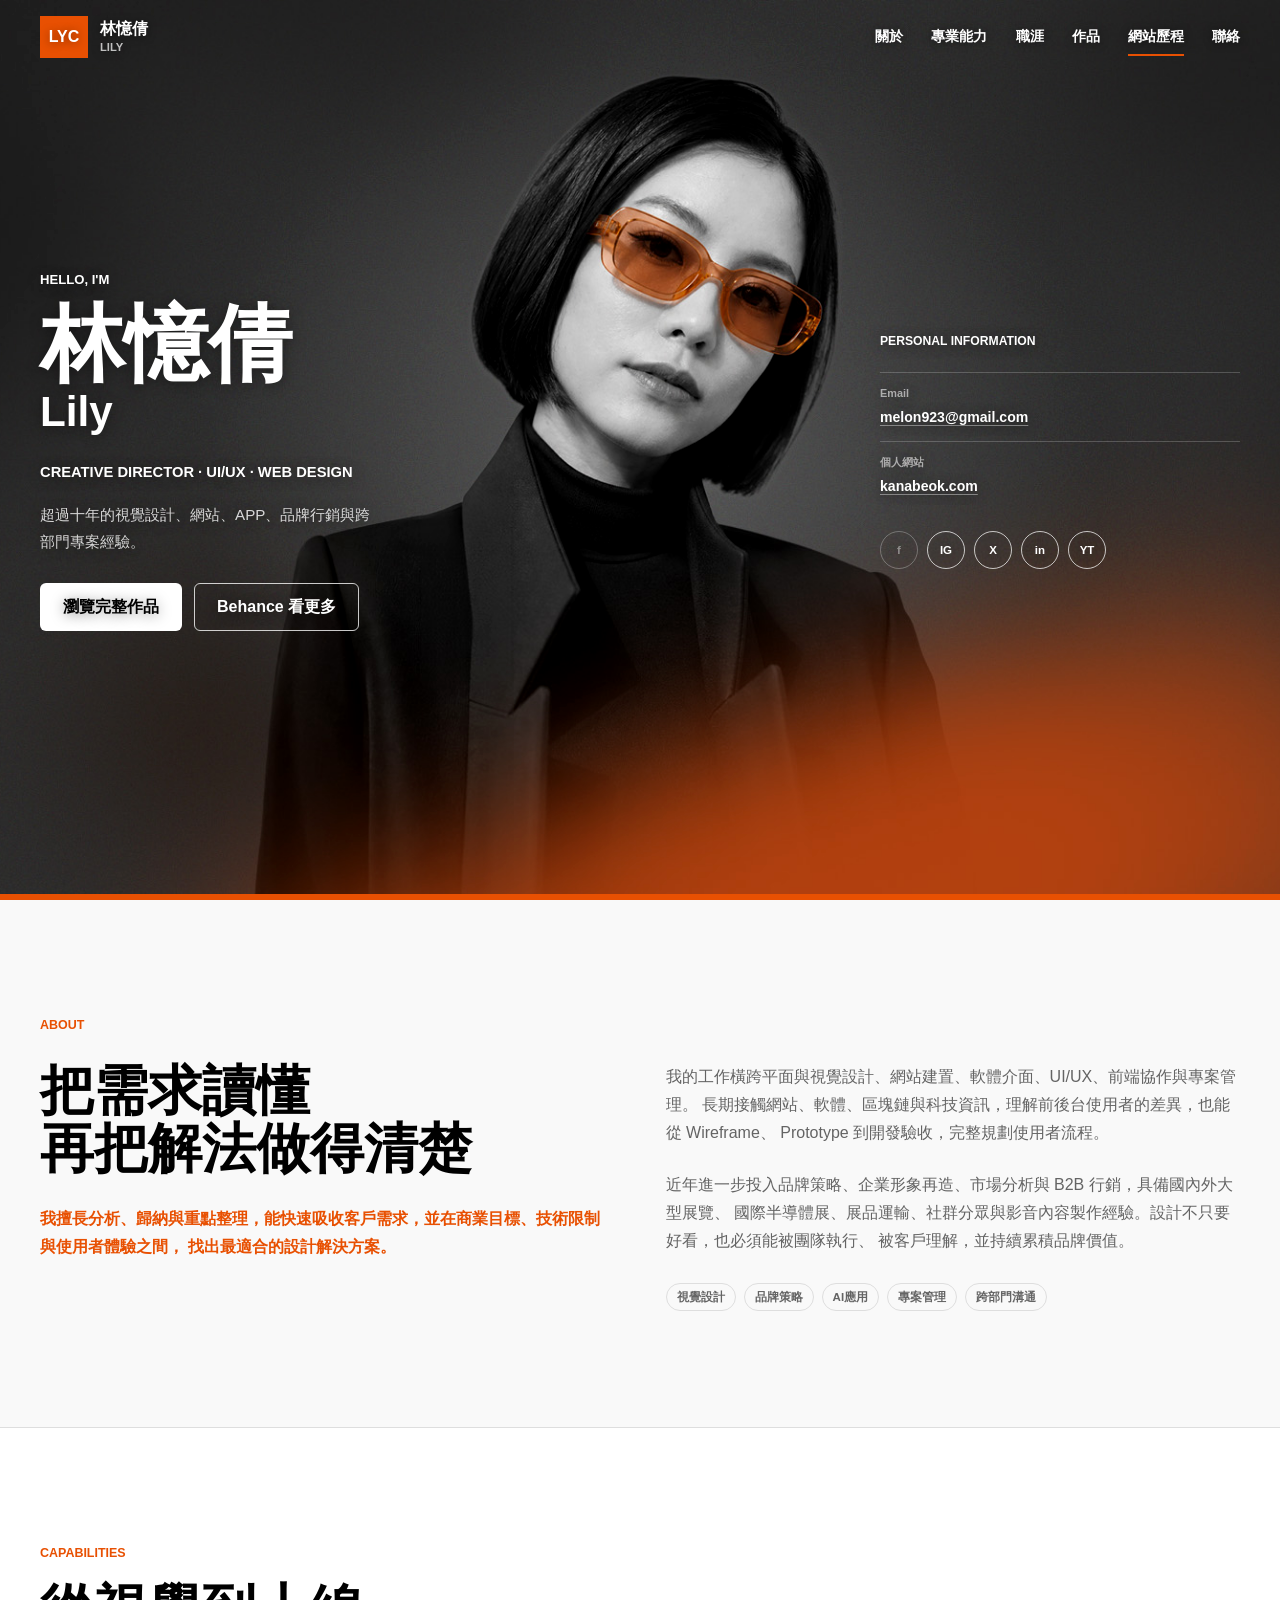
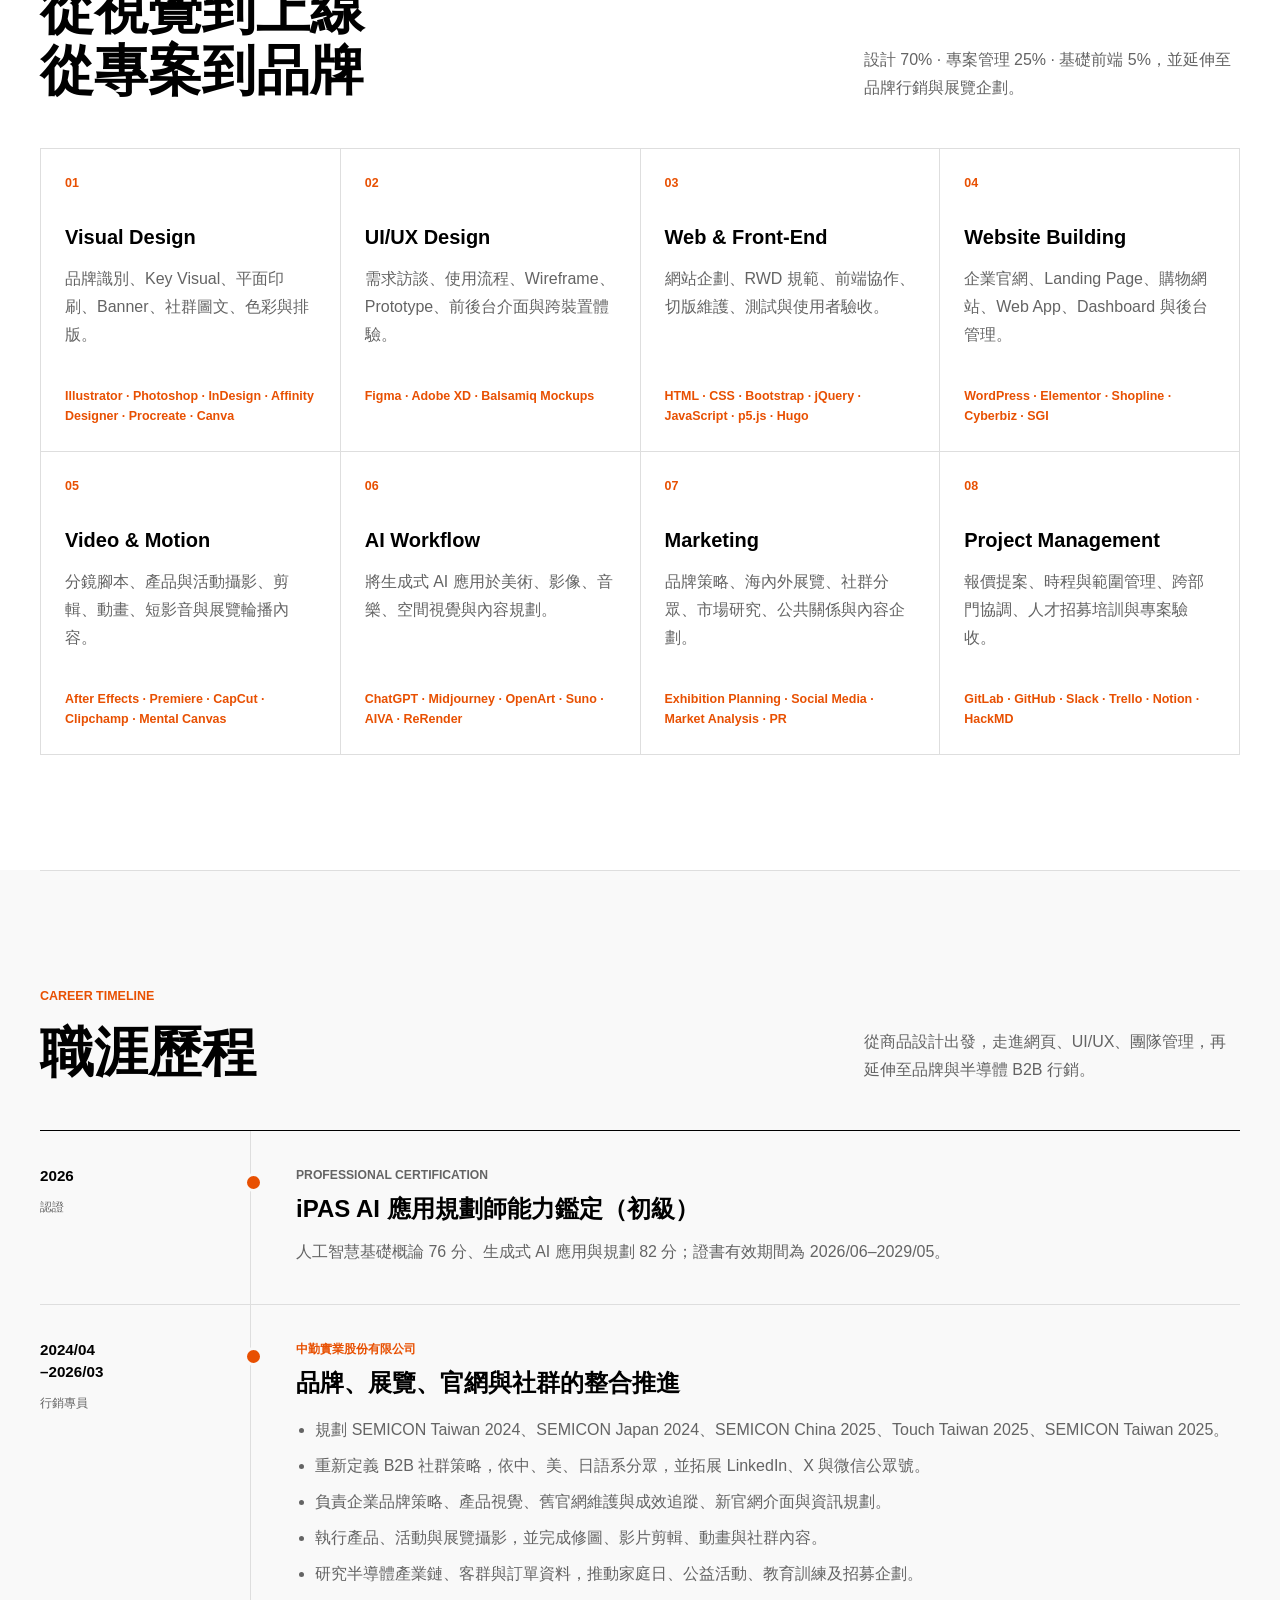
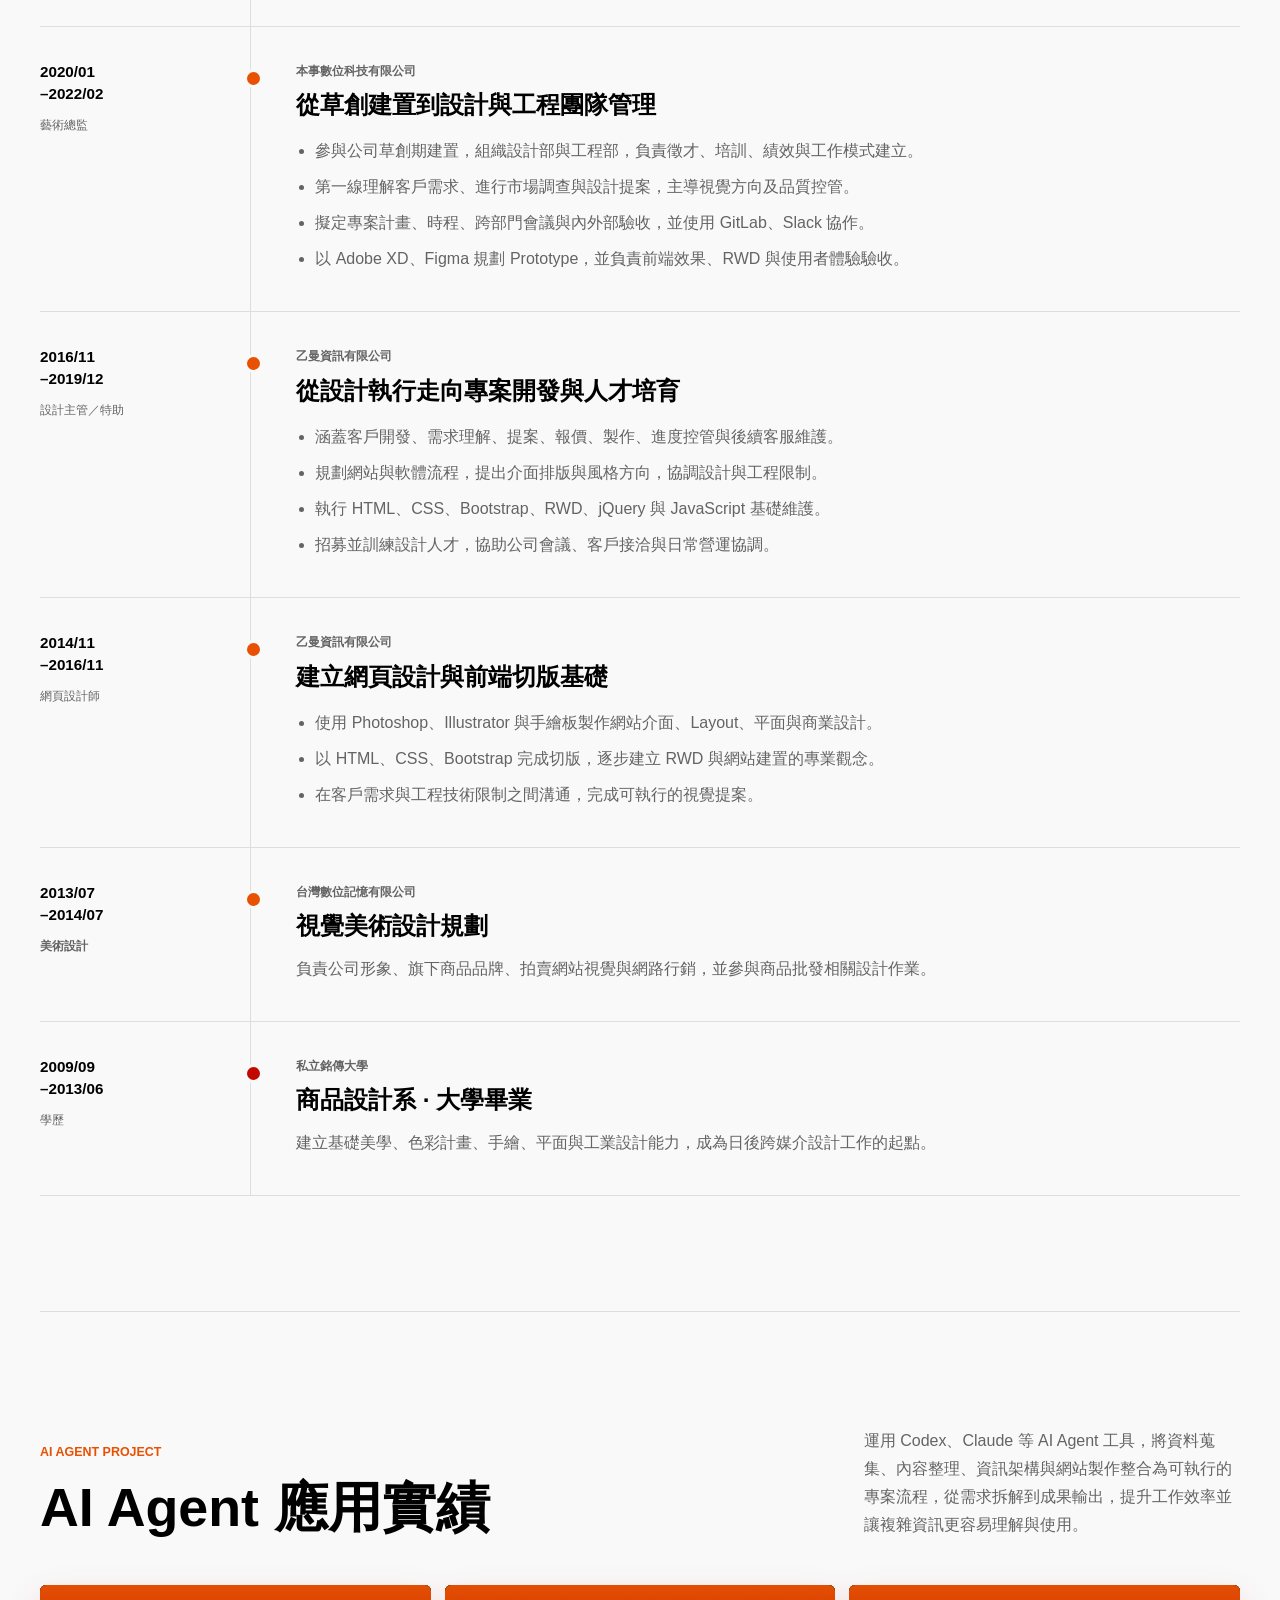
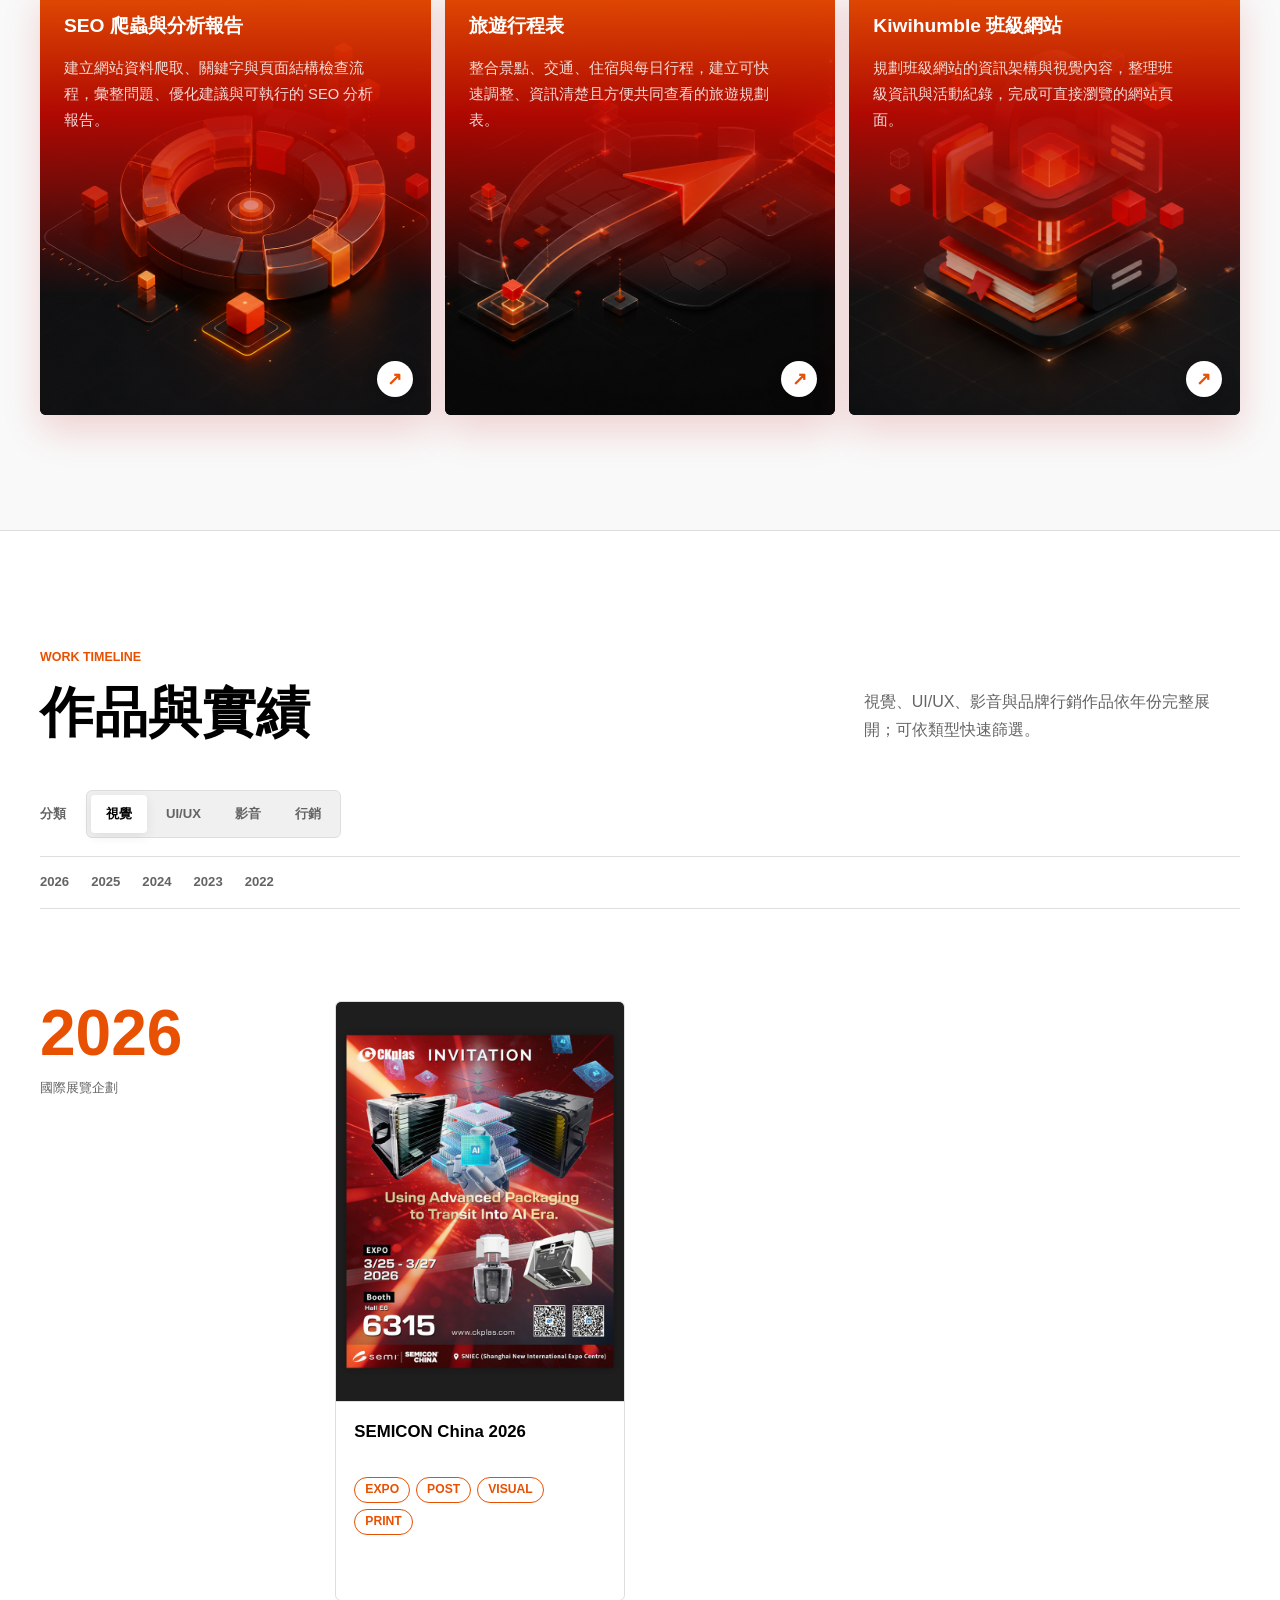
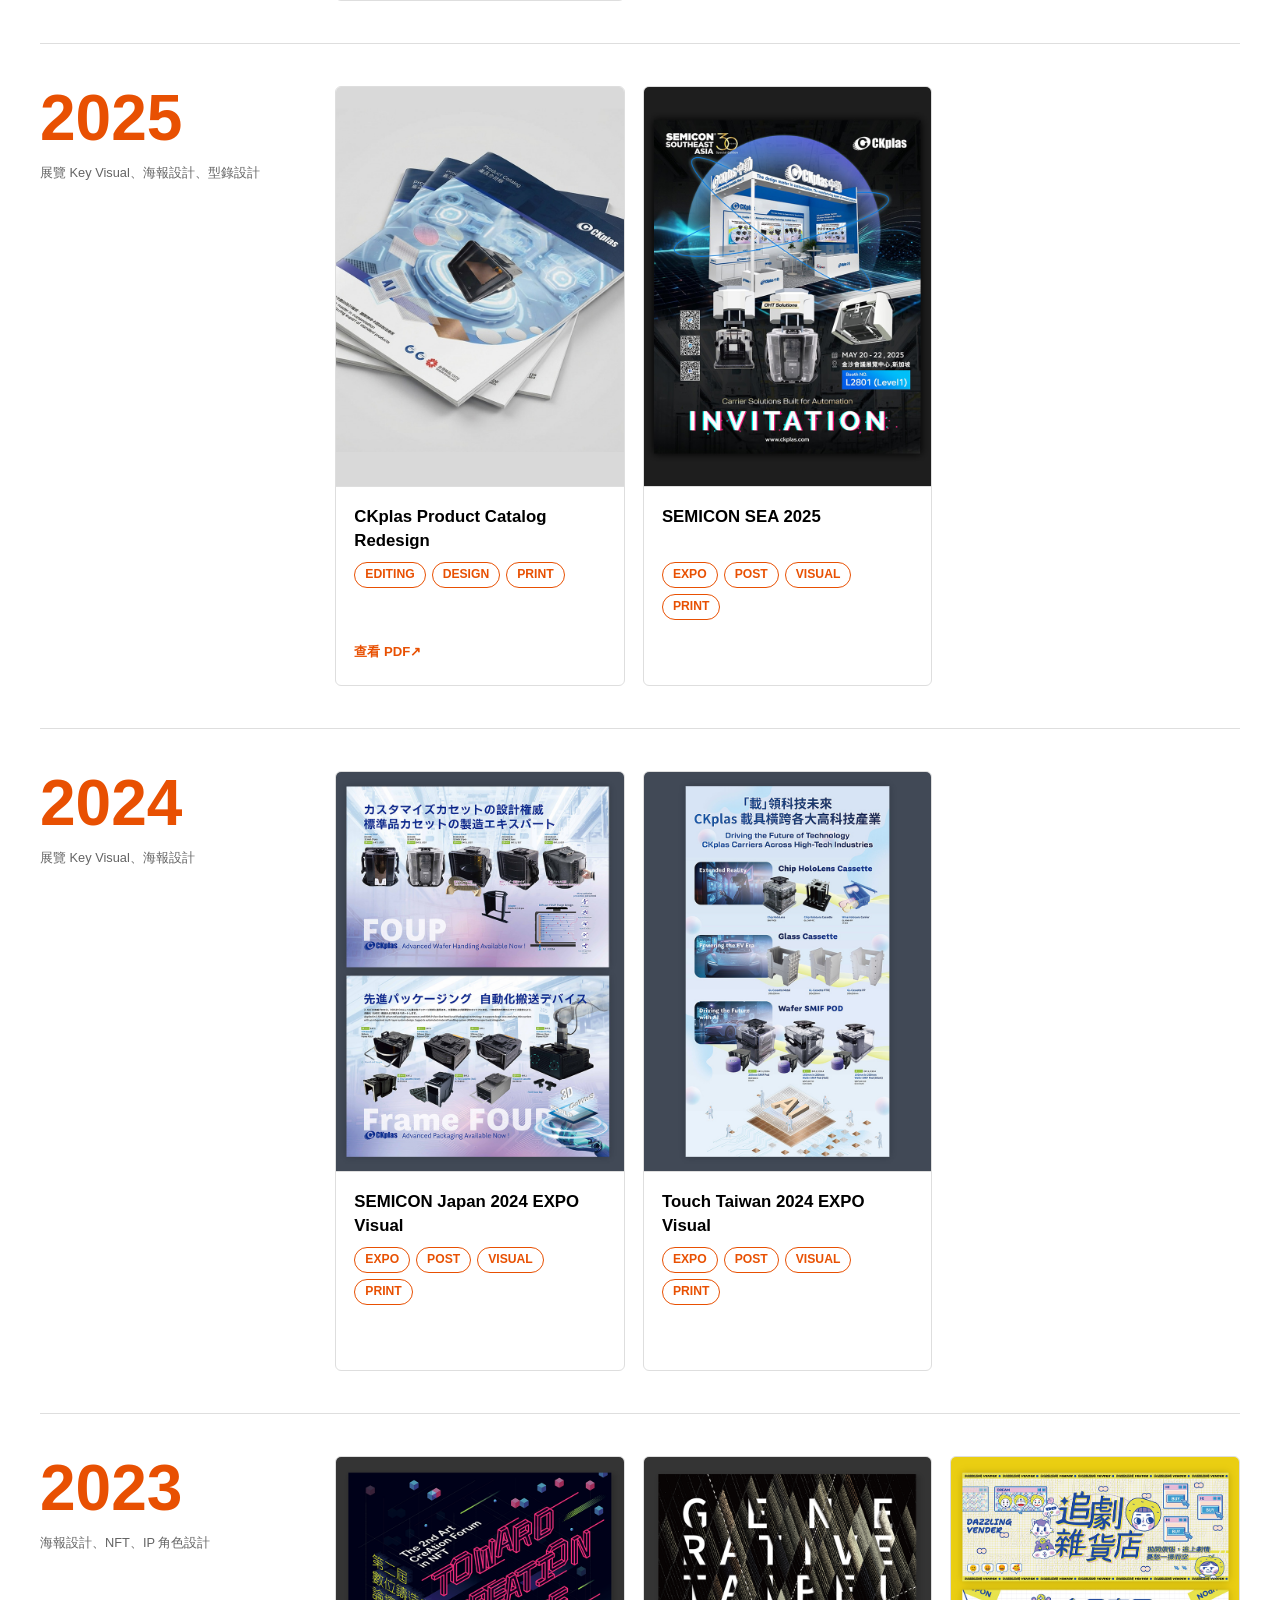
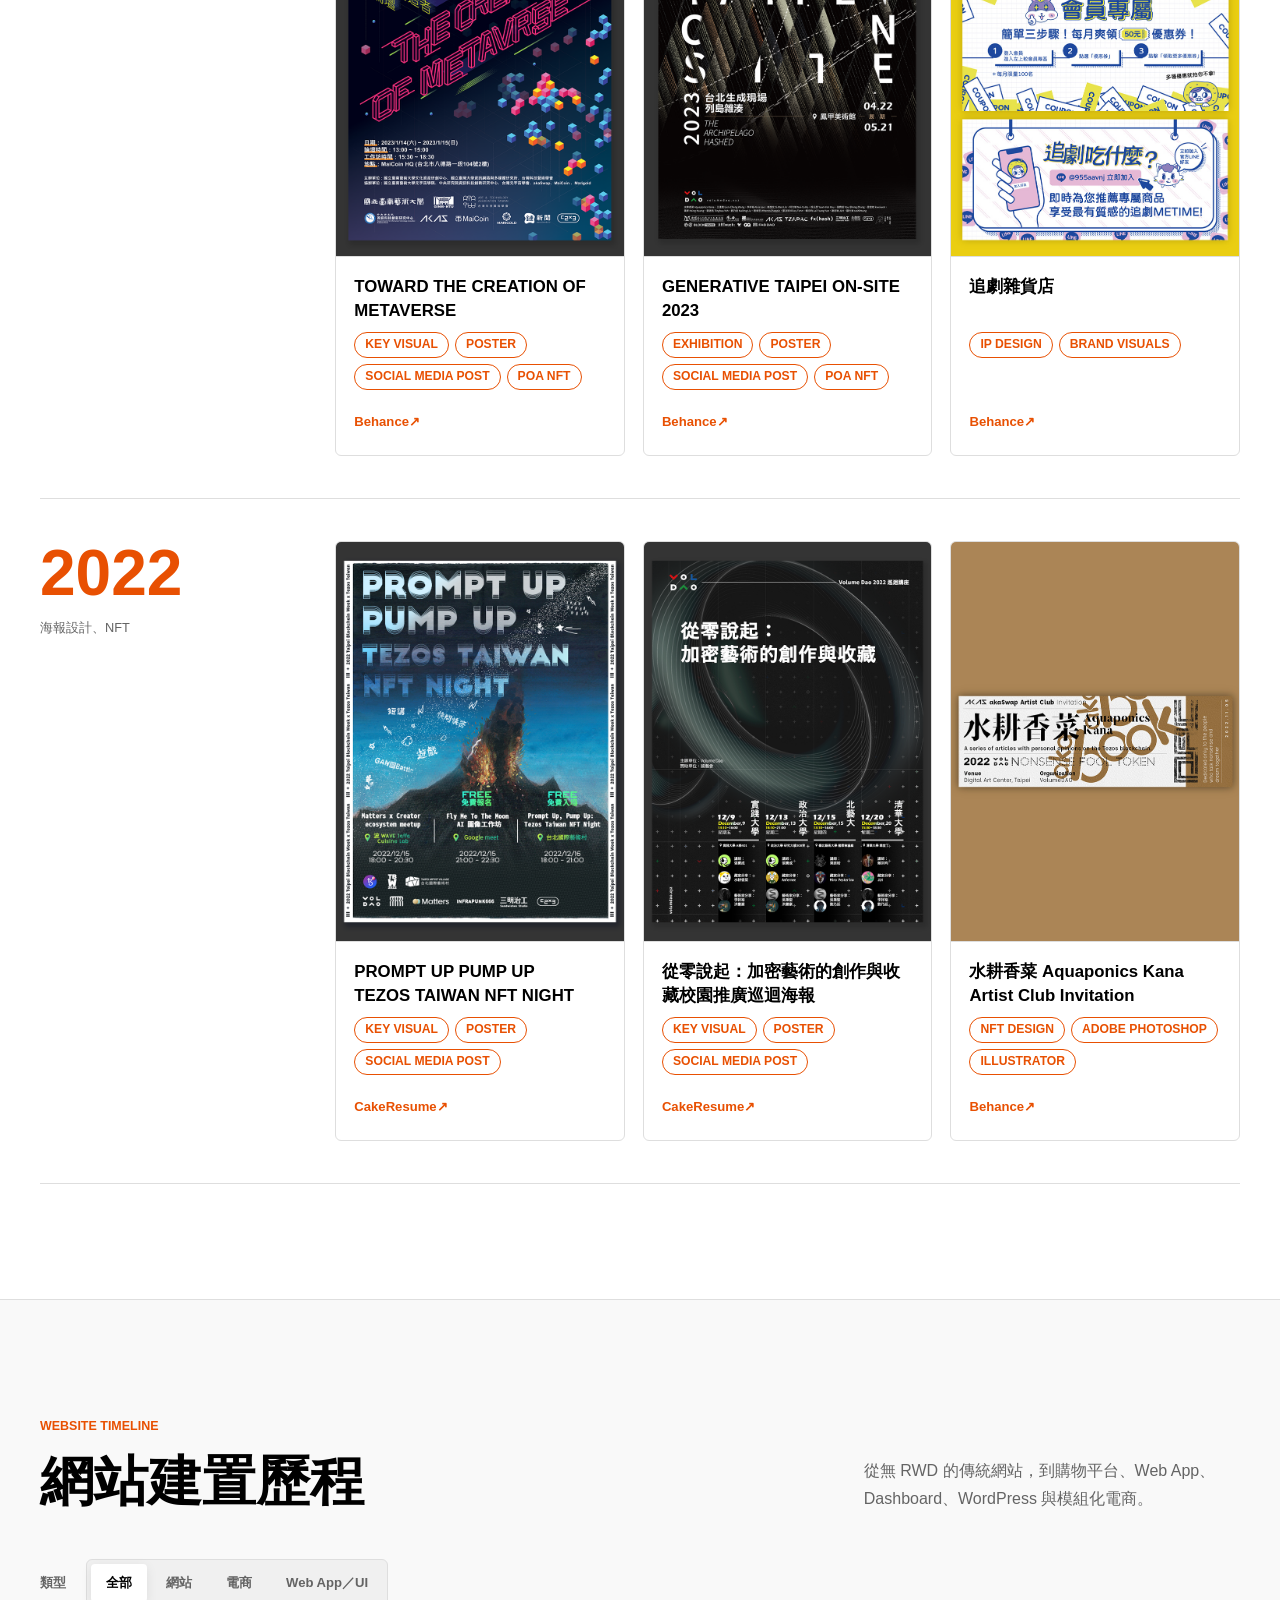
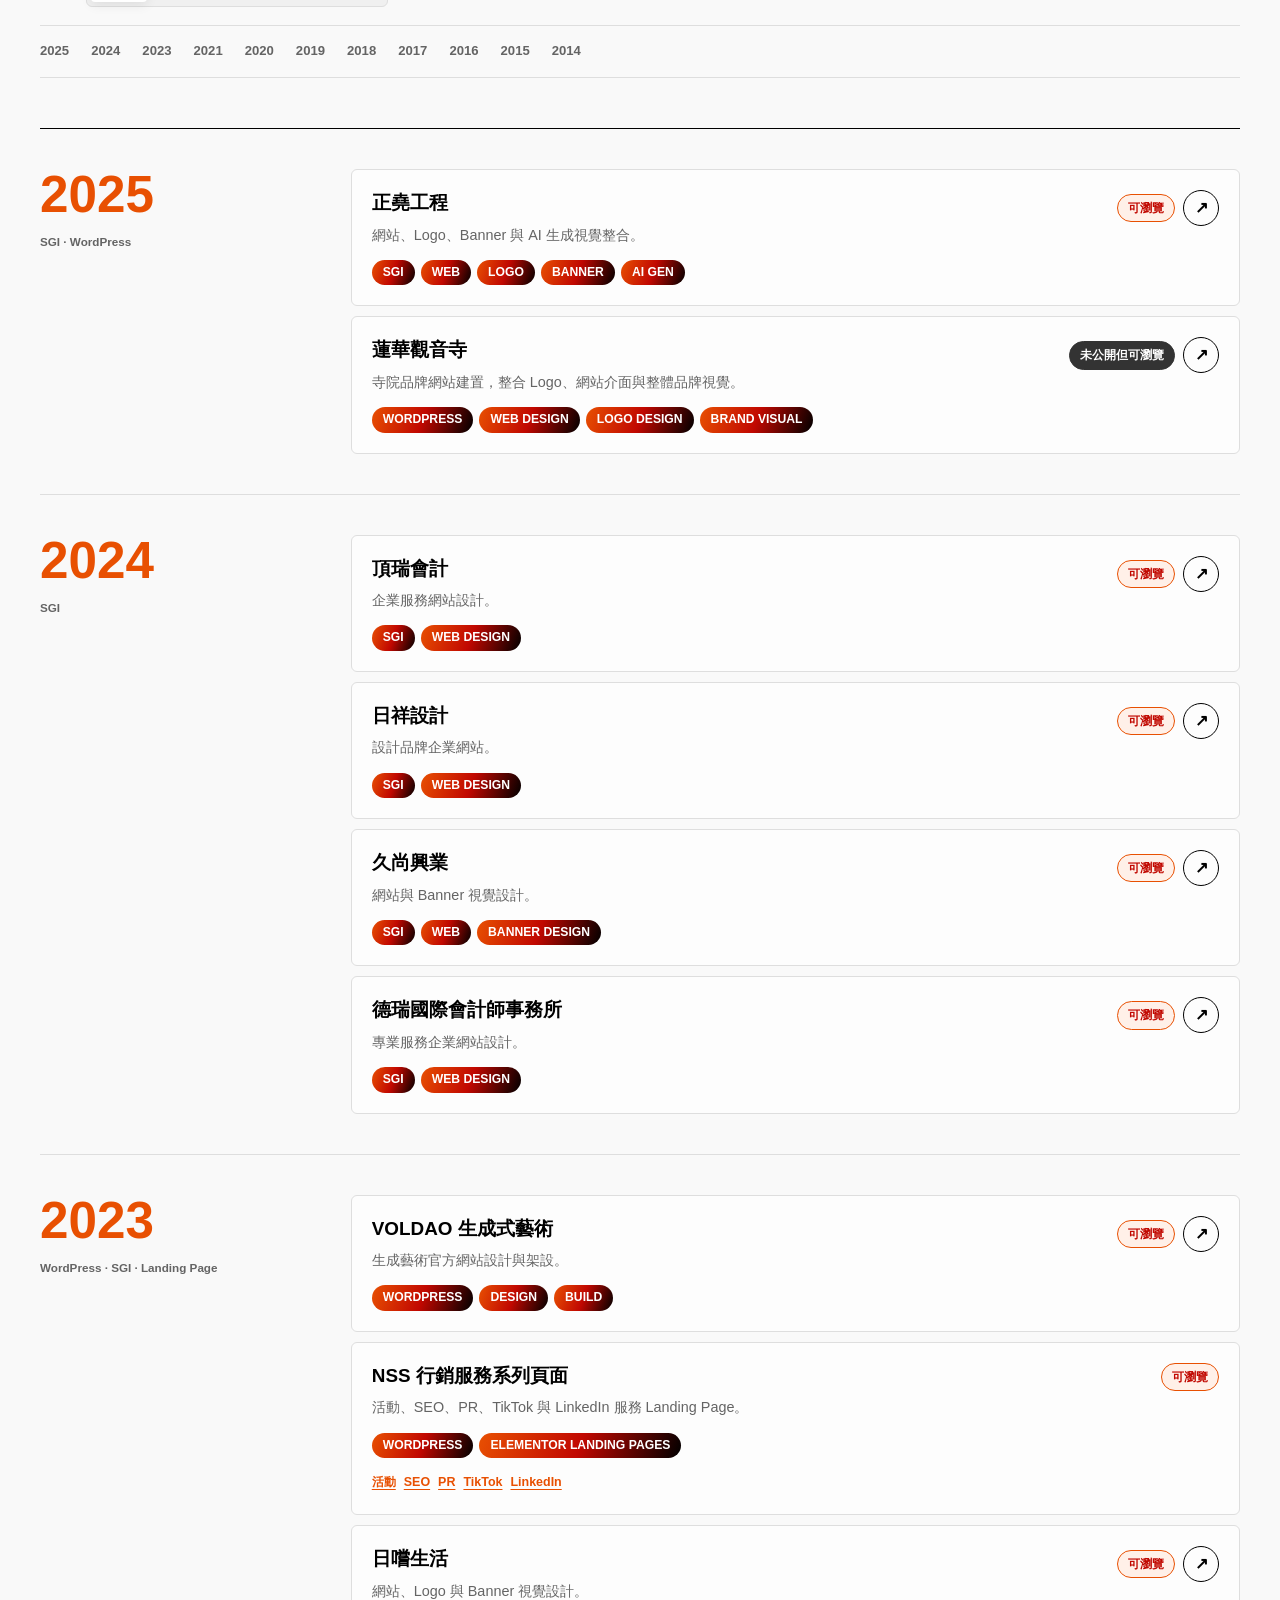
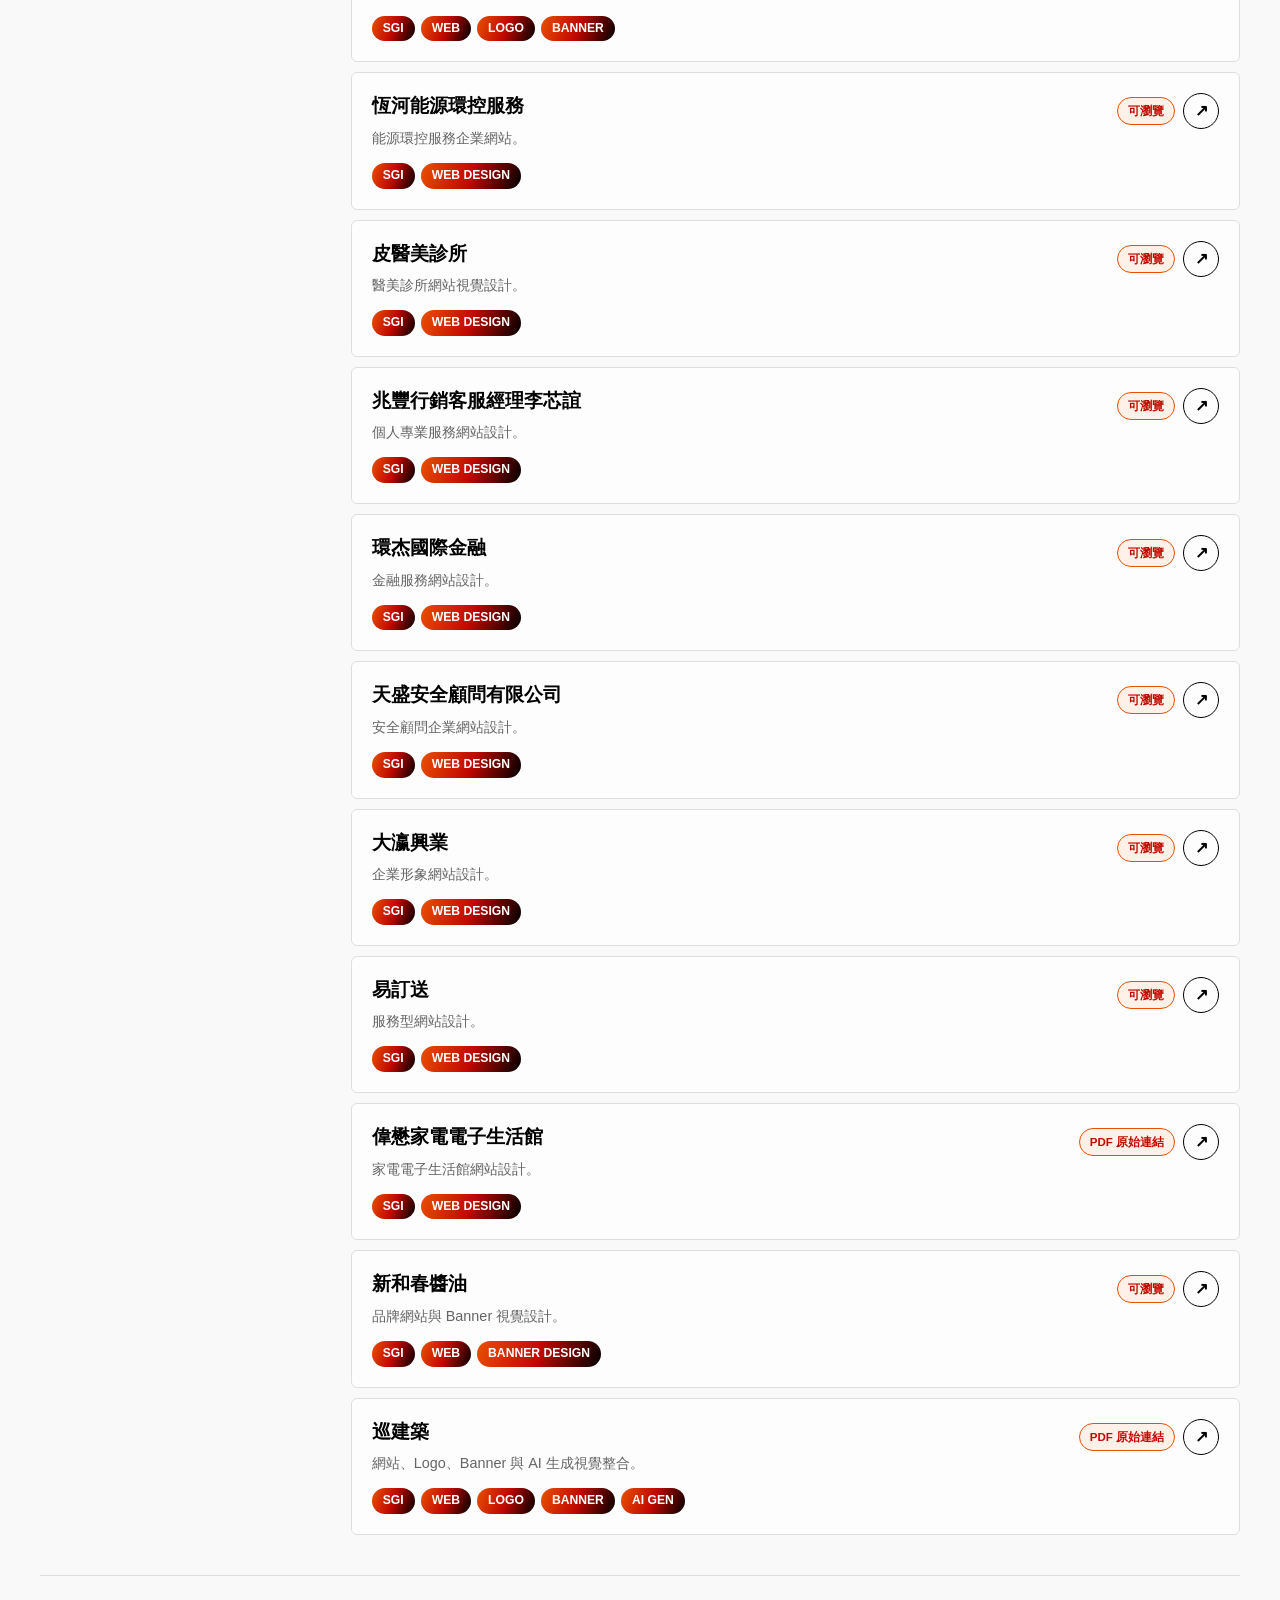
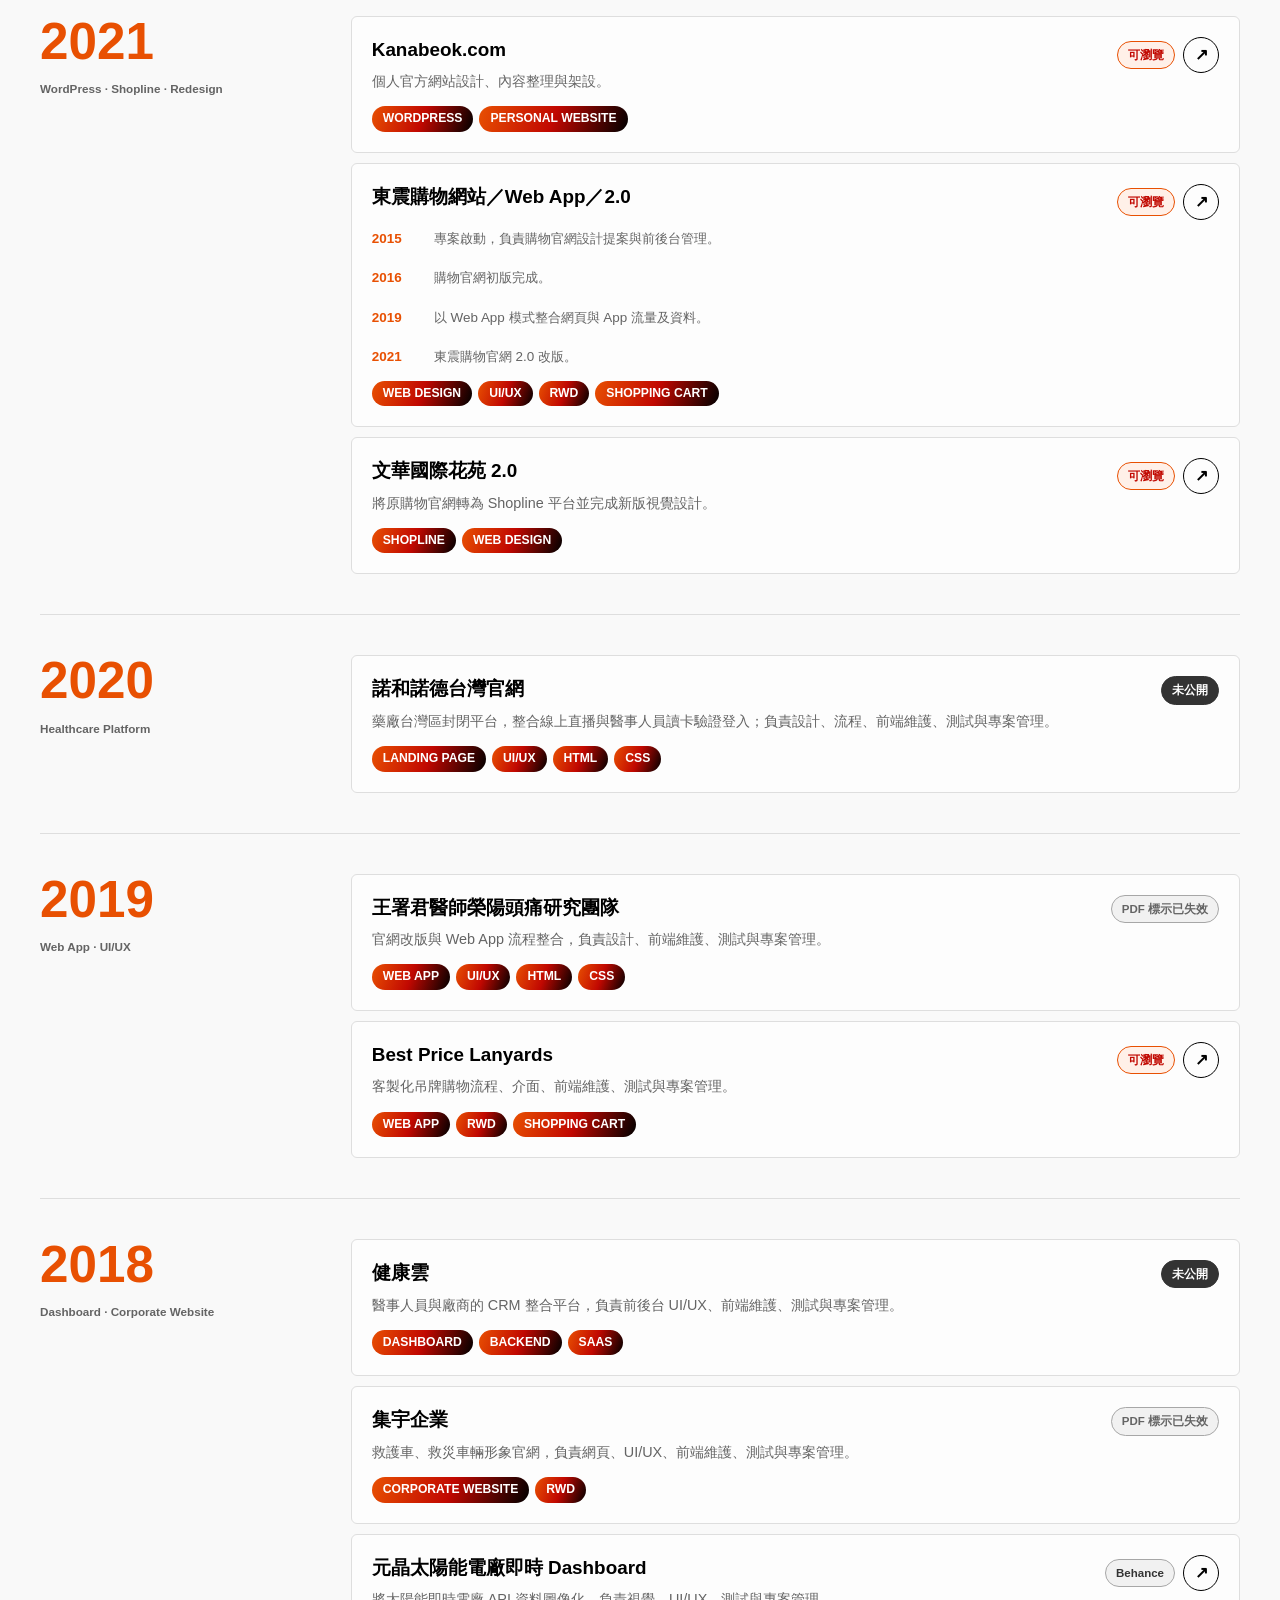
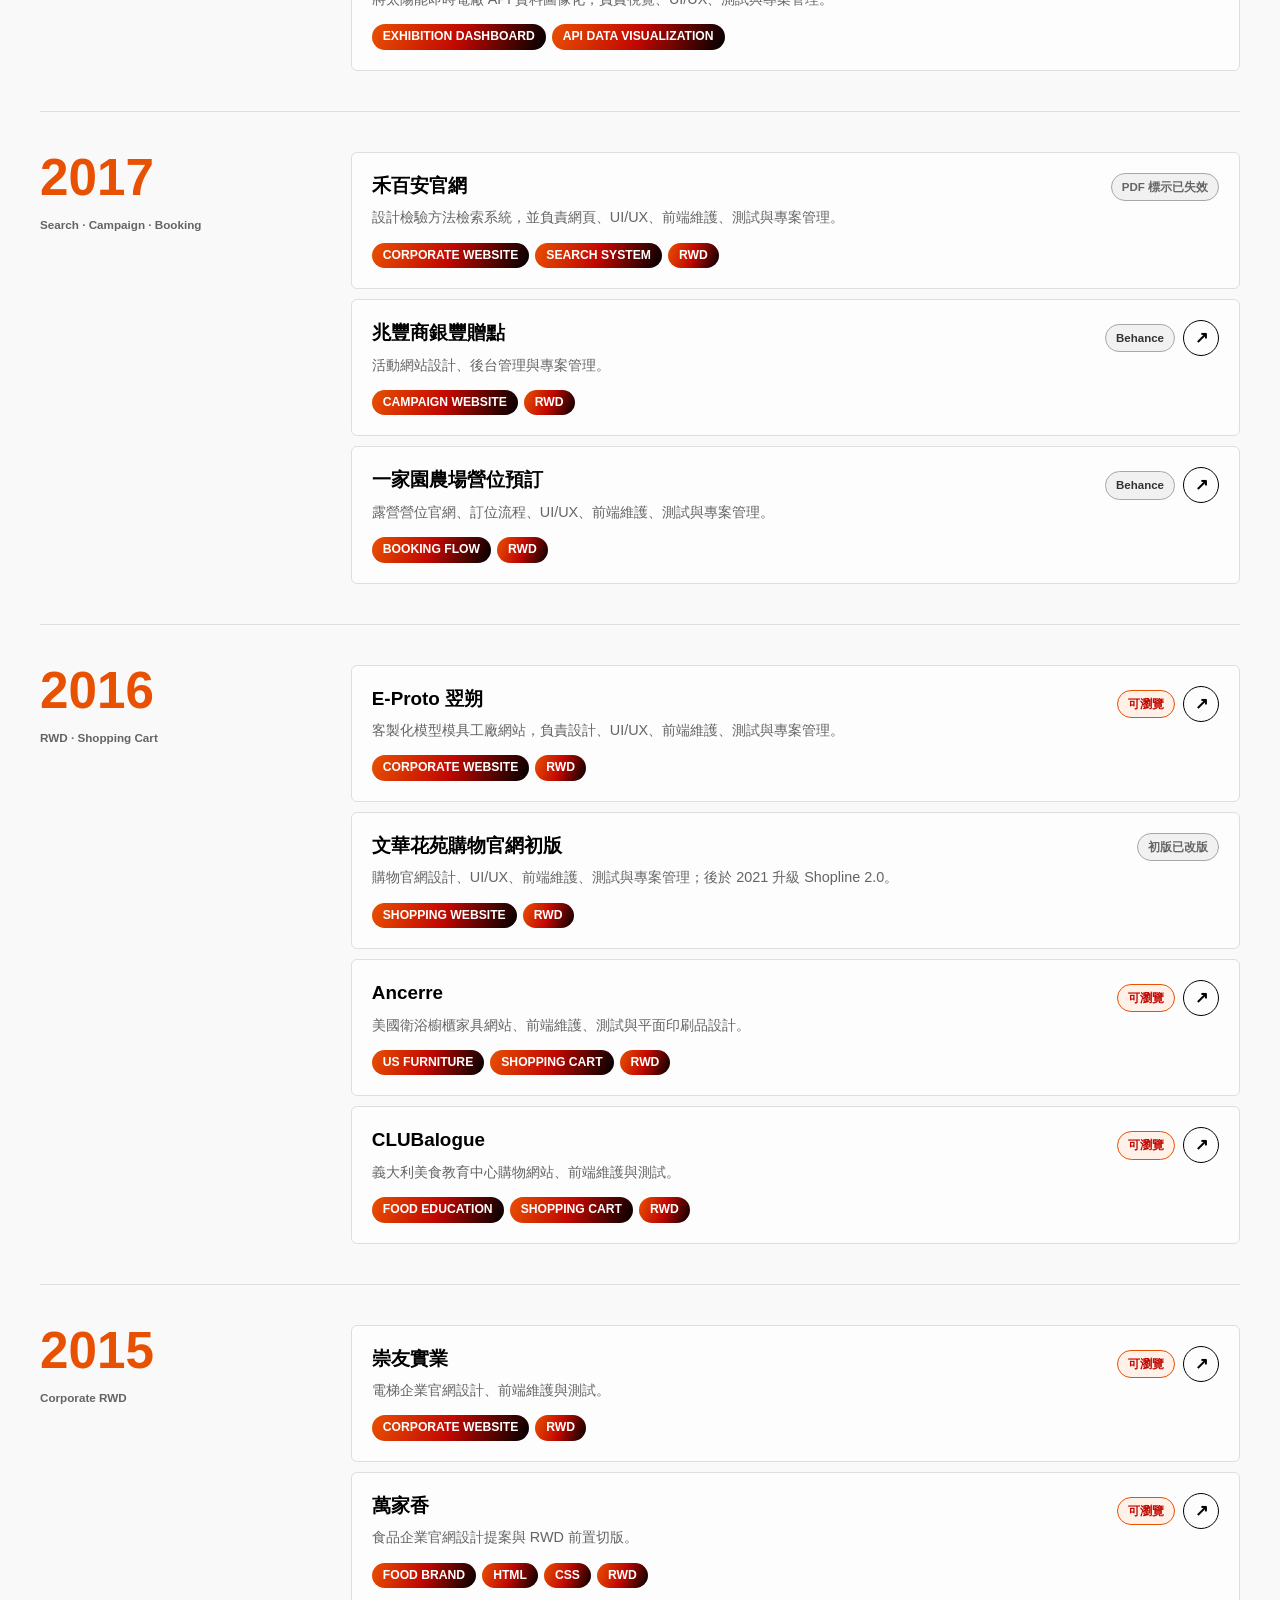
==== commit a14a5c4e: "Hide private profile details" ====
--- a/index.html
+++ b/index.html
@@ -55,30 +55,6 @@
         <aside class="hero-profile" aria-label="林憶倩個人資料">
           <p class="hero-profile-label">Personal Information</p>
           <dl class="hero-profile-list">
-            <div>
-              <dt>居住地</dt>
-              <dd>桃園龜山</dd>
-            </div>
-            <div>
-              <dt>交通工具</dt>
-              <dd>機車</dd>
-            </div>
-            <div>
-              <dt>生日</dt>
-              <dd><time datetime="1990-09-23">1990/9/23</time></dd>
-            </div>
-            <div>
-              <dt>血型</dt>
-              <dd>A 型</dd>
-            </div>
-            <div class="wide">
-              <dt>家庭</dt>
-              <dd>已婚，育有 2 子（5Y、2Y）</dd>
-            </div>
-            <div class="wide">
-              <dt>手機</dt>
-              <dd><a href="tel:0989679803">0989679803</a></dd>
-            </div>
             <div class="wide">
               <dt>Email</dt>
               <dd><a href="mailto:melon923@gmail.com">melon923@gmail.com</a></dd>
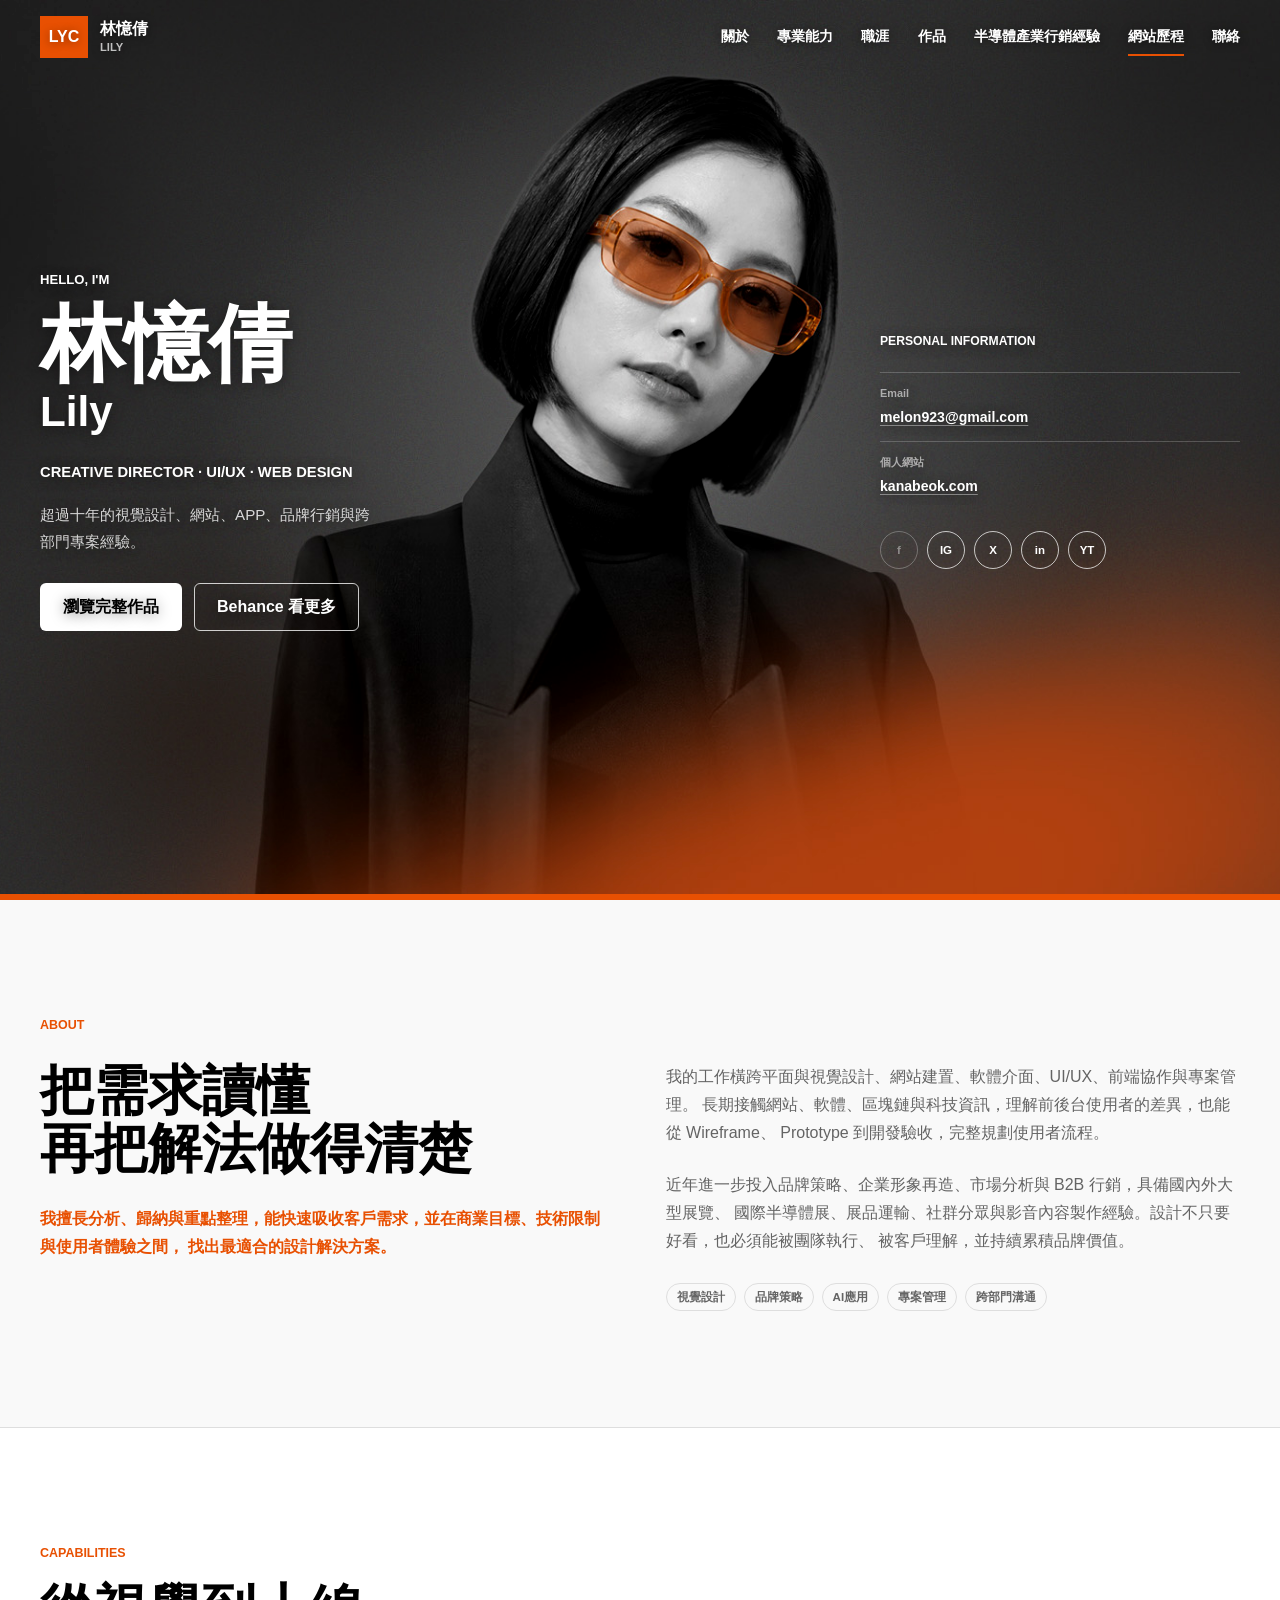
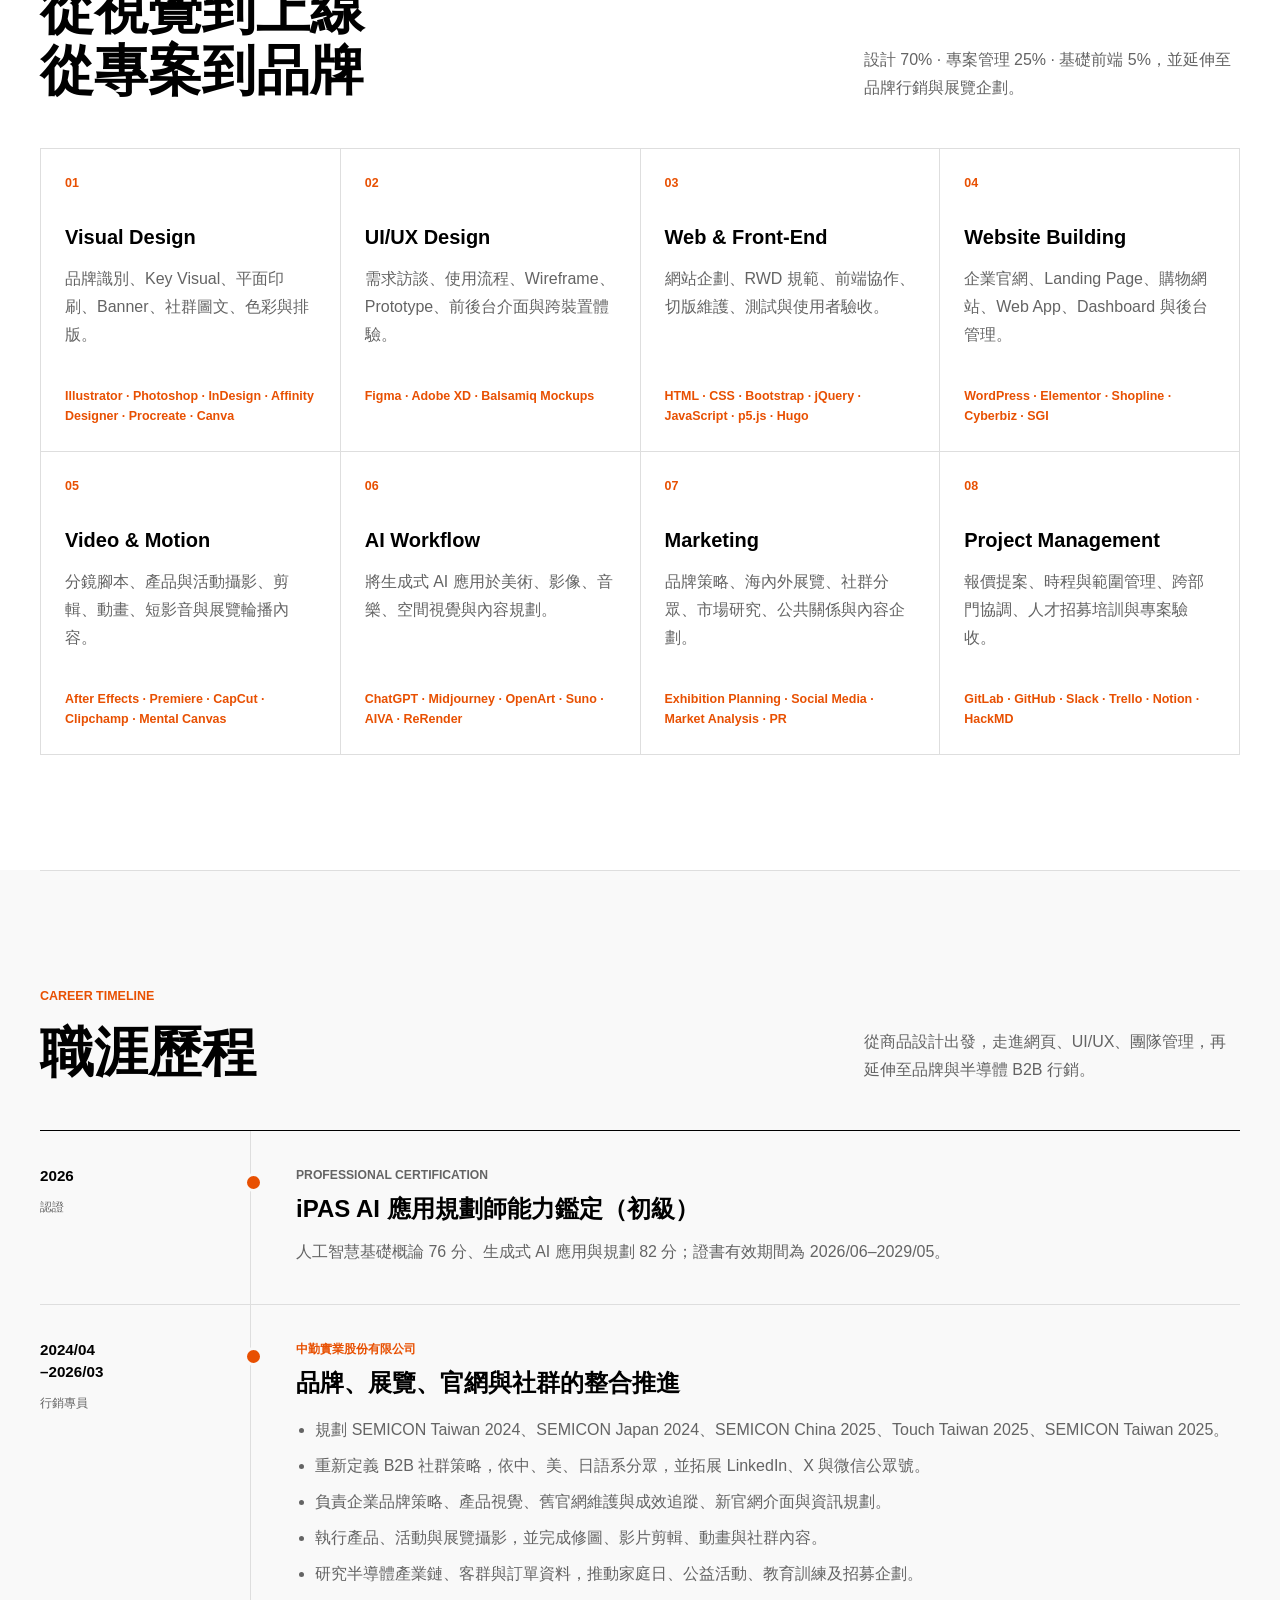
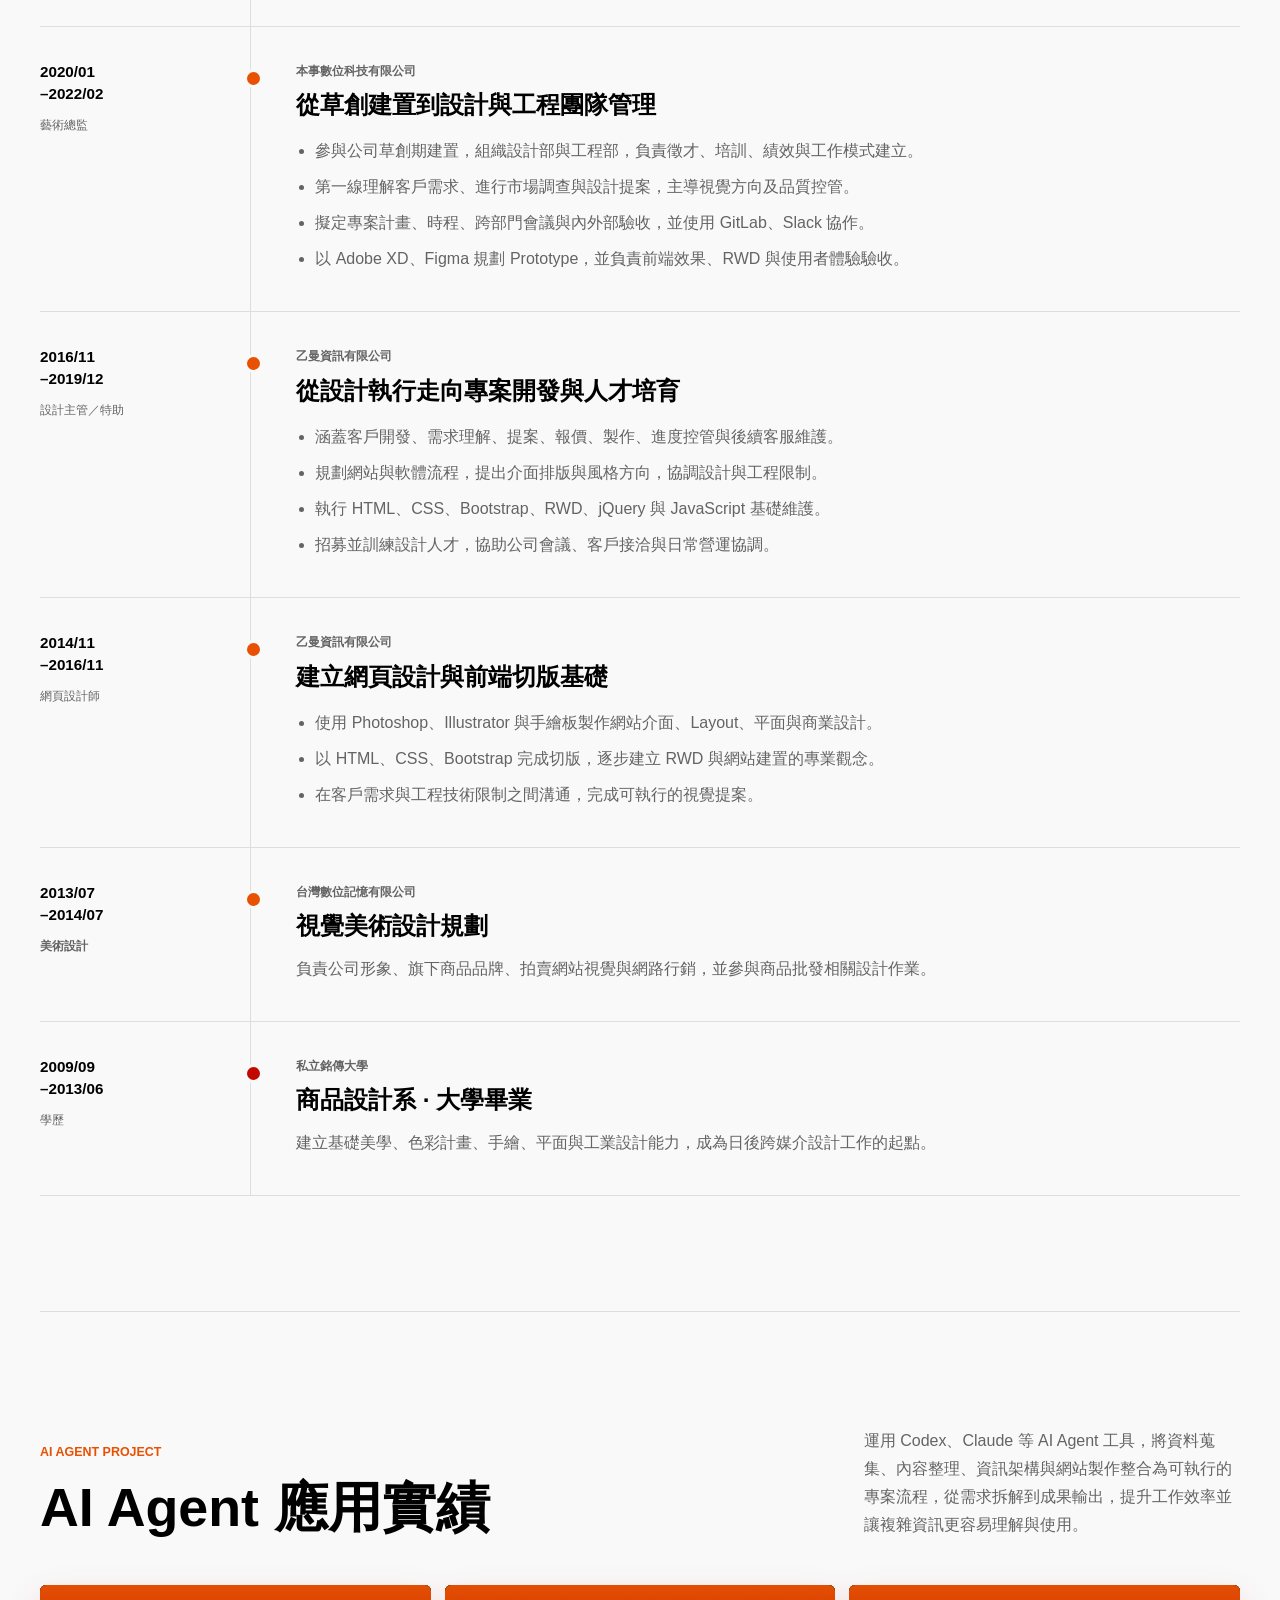
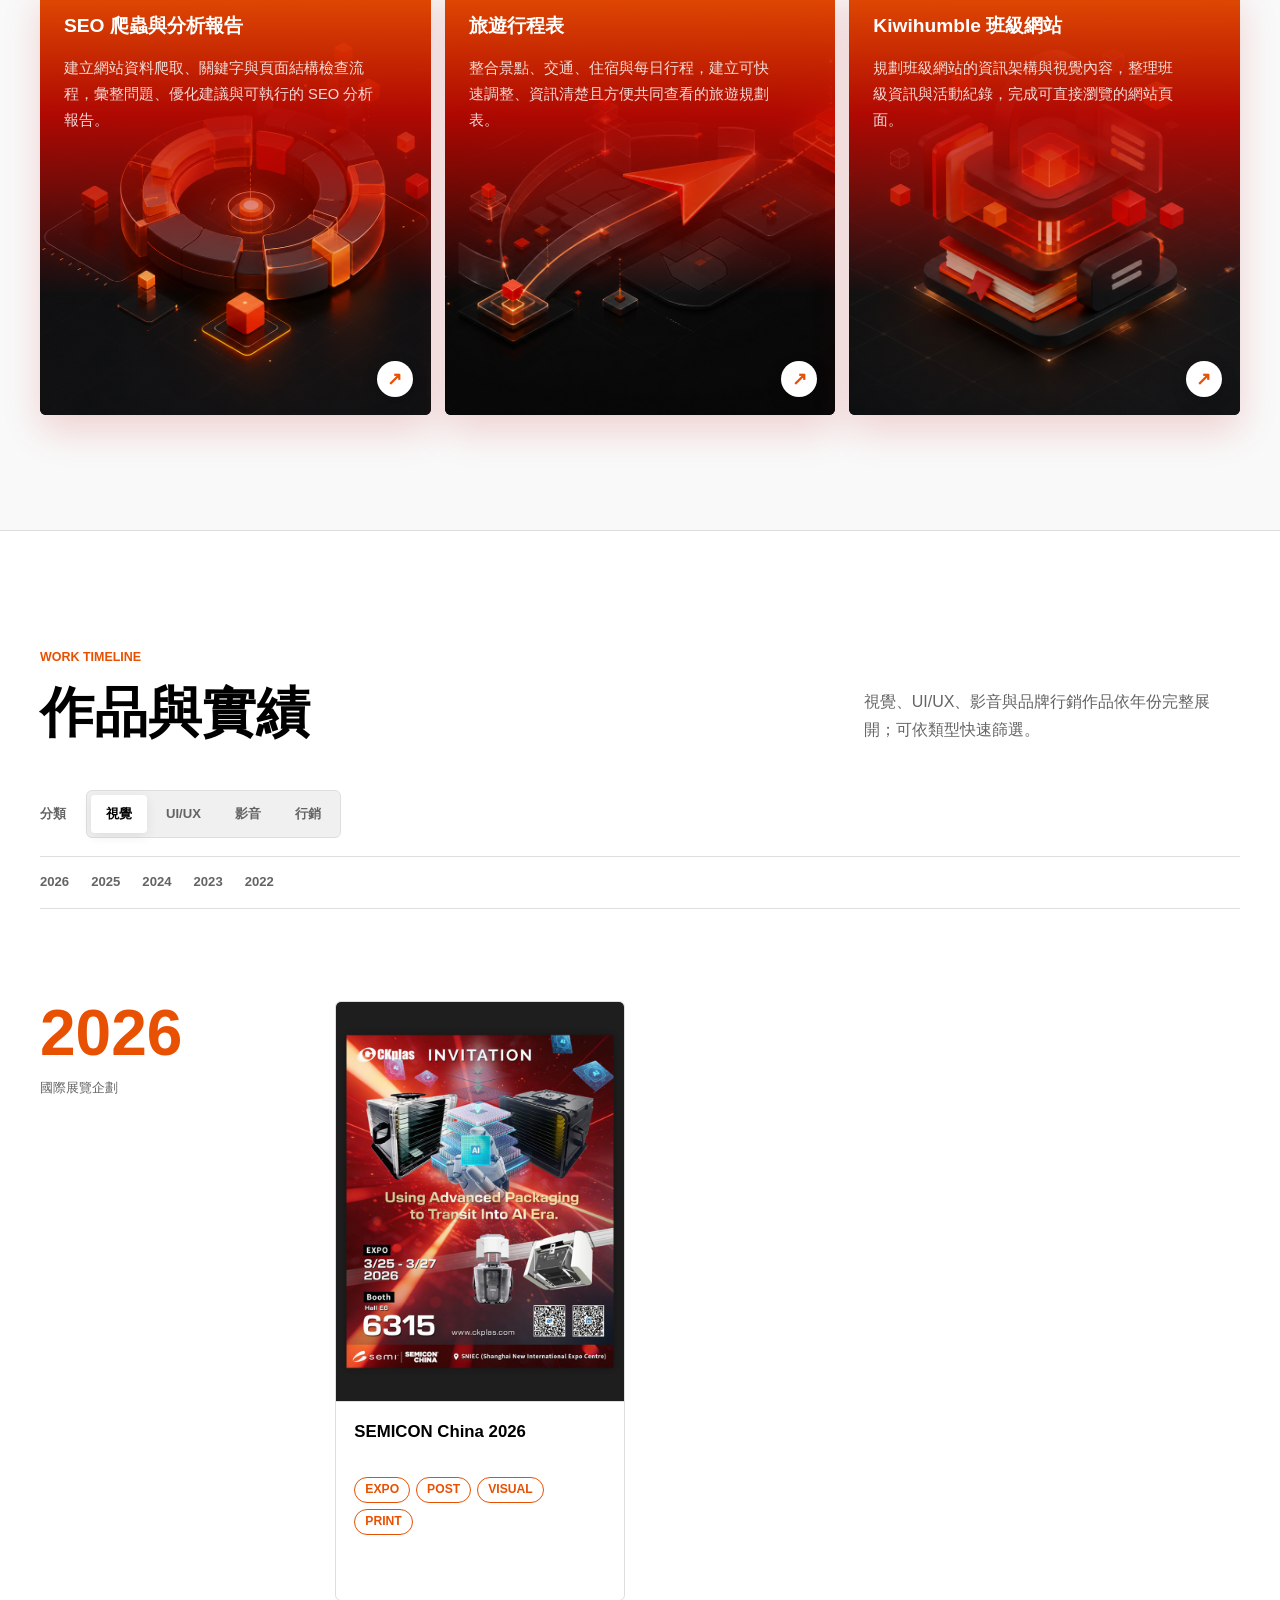
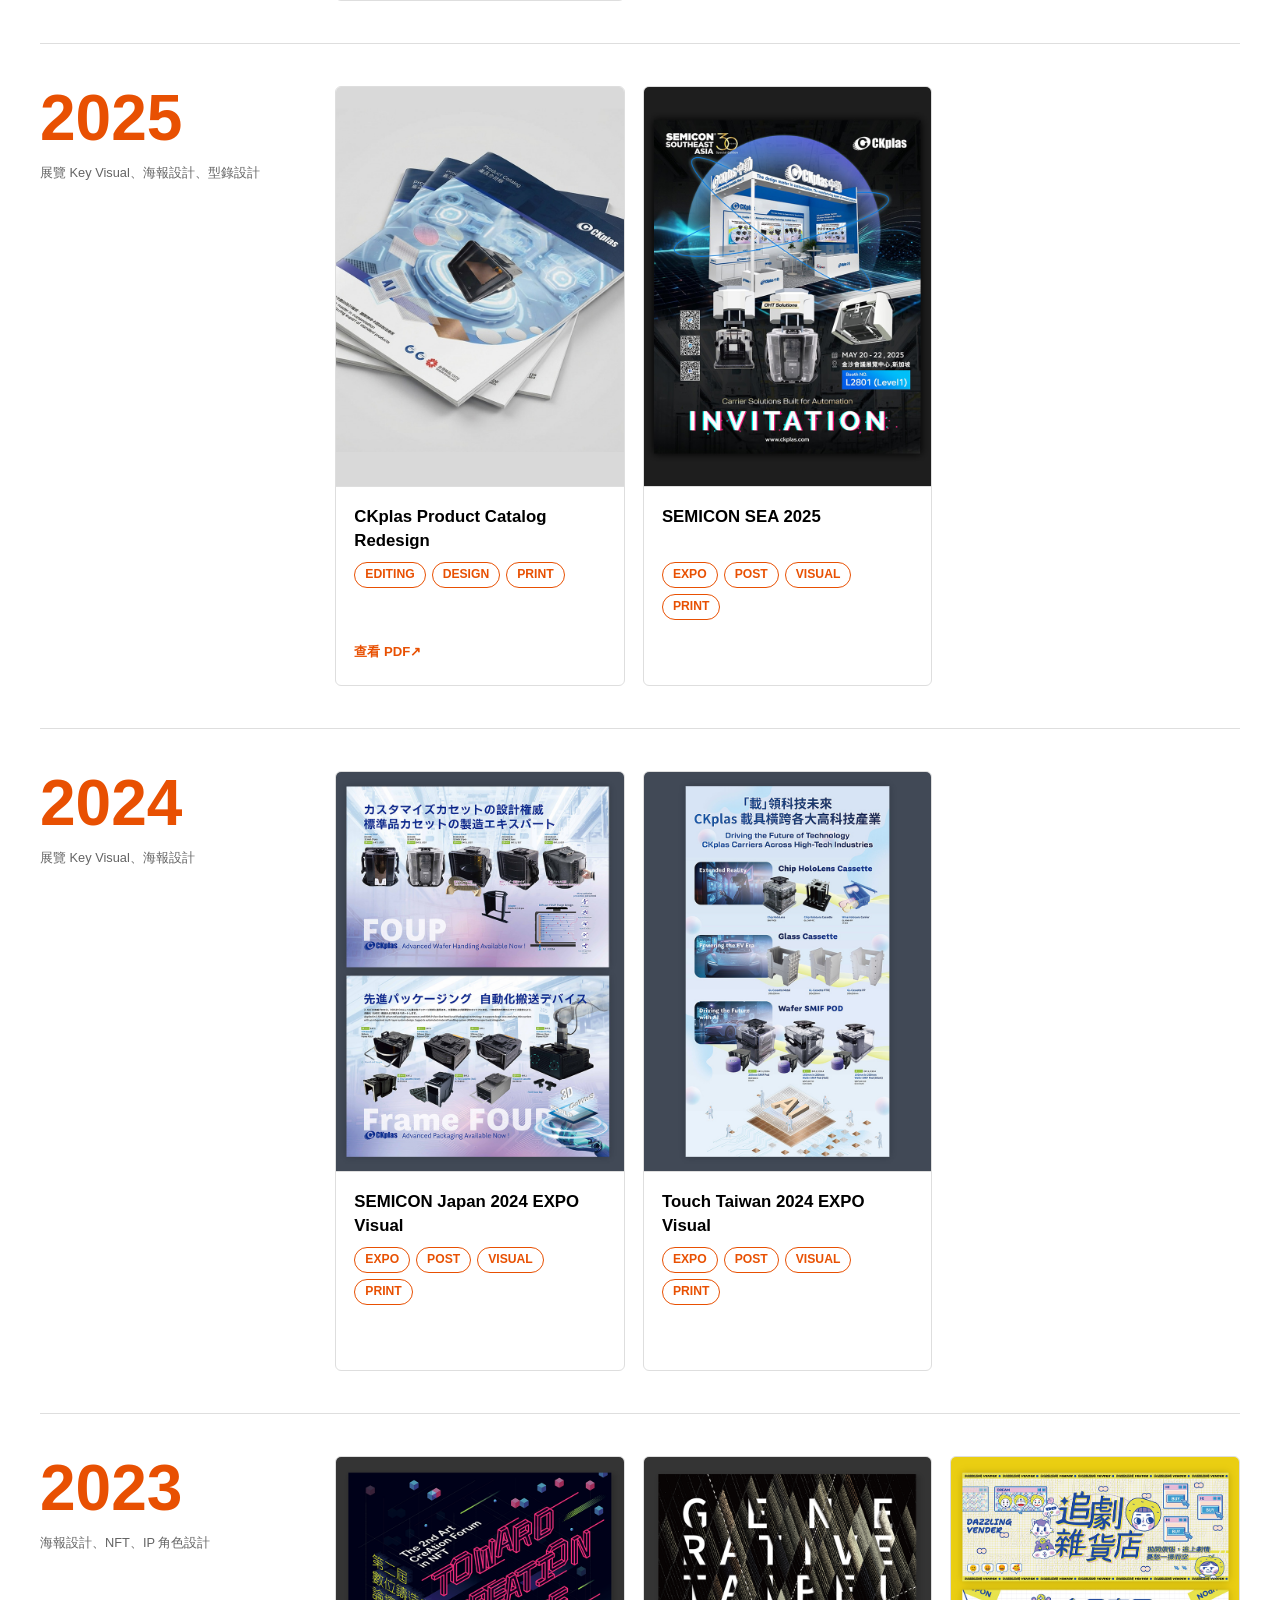
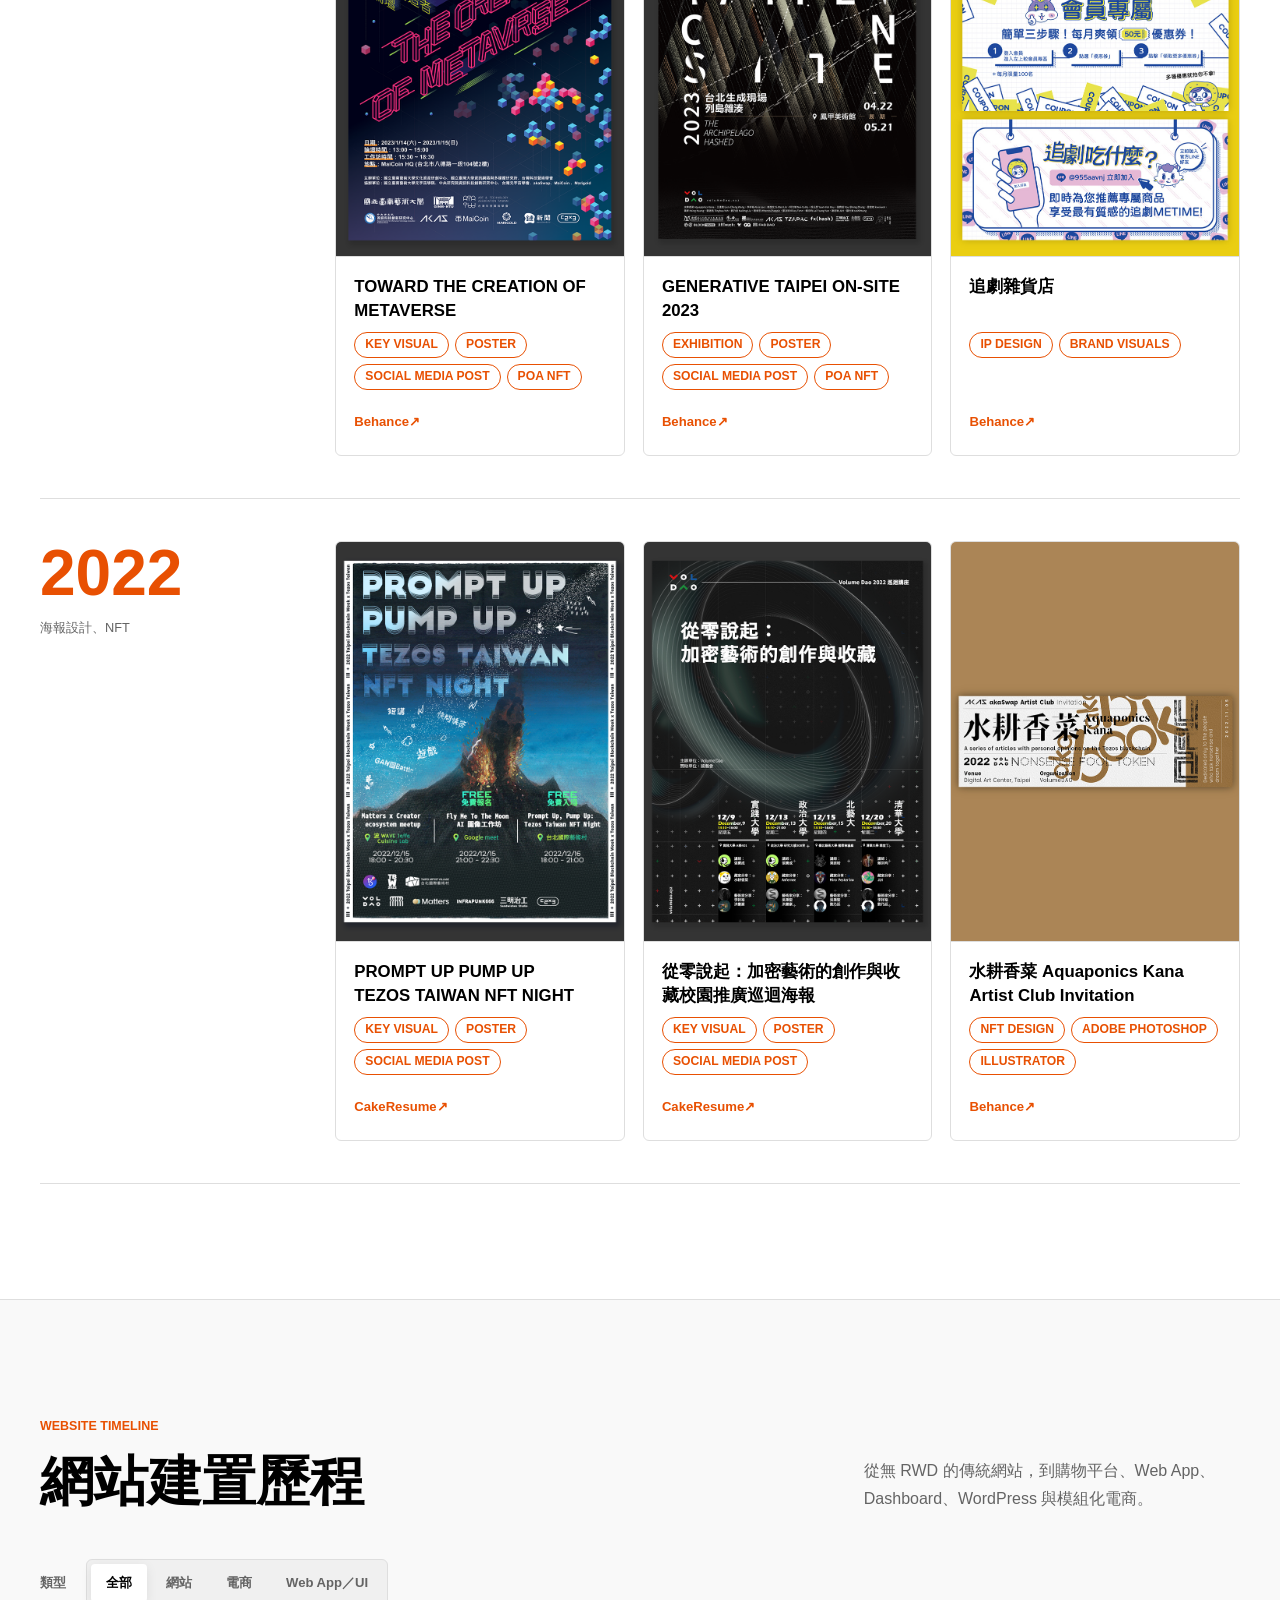
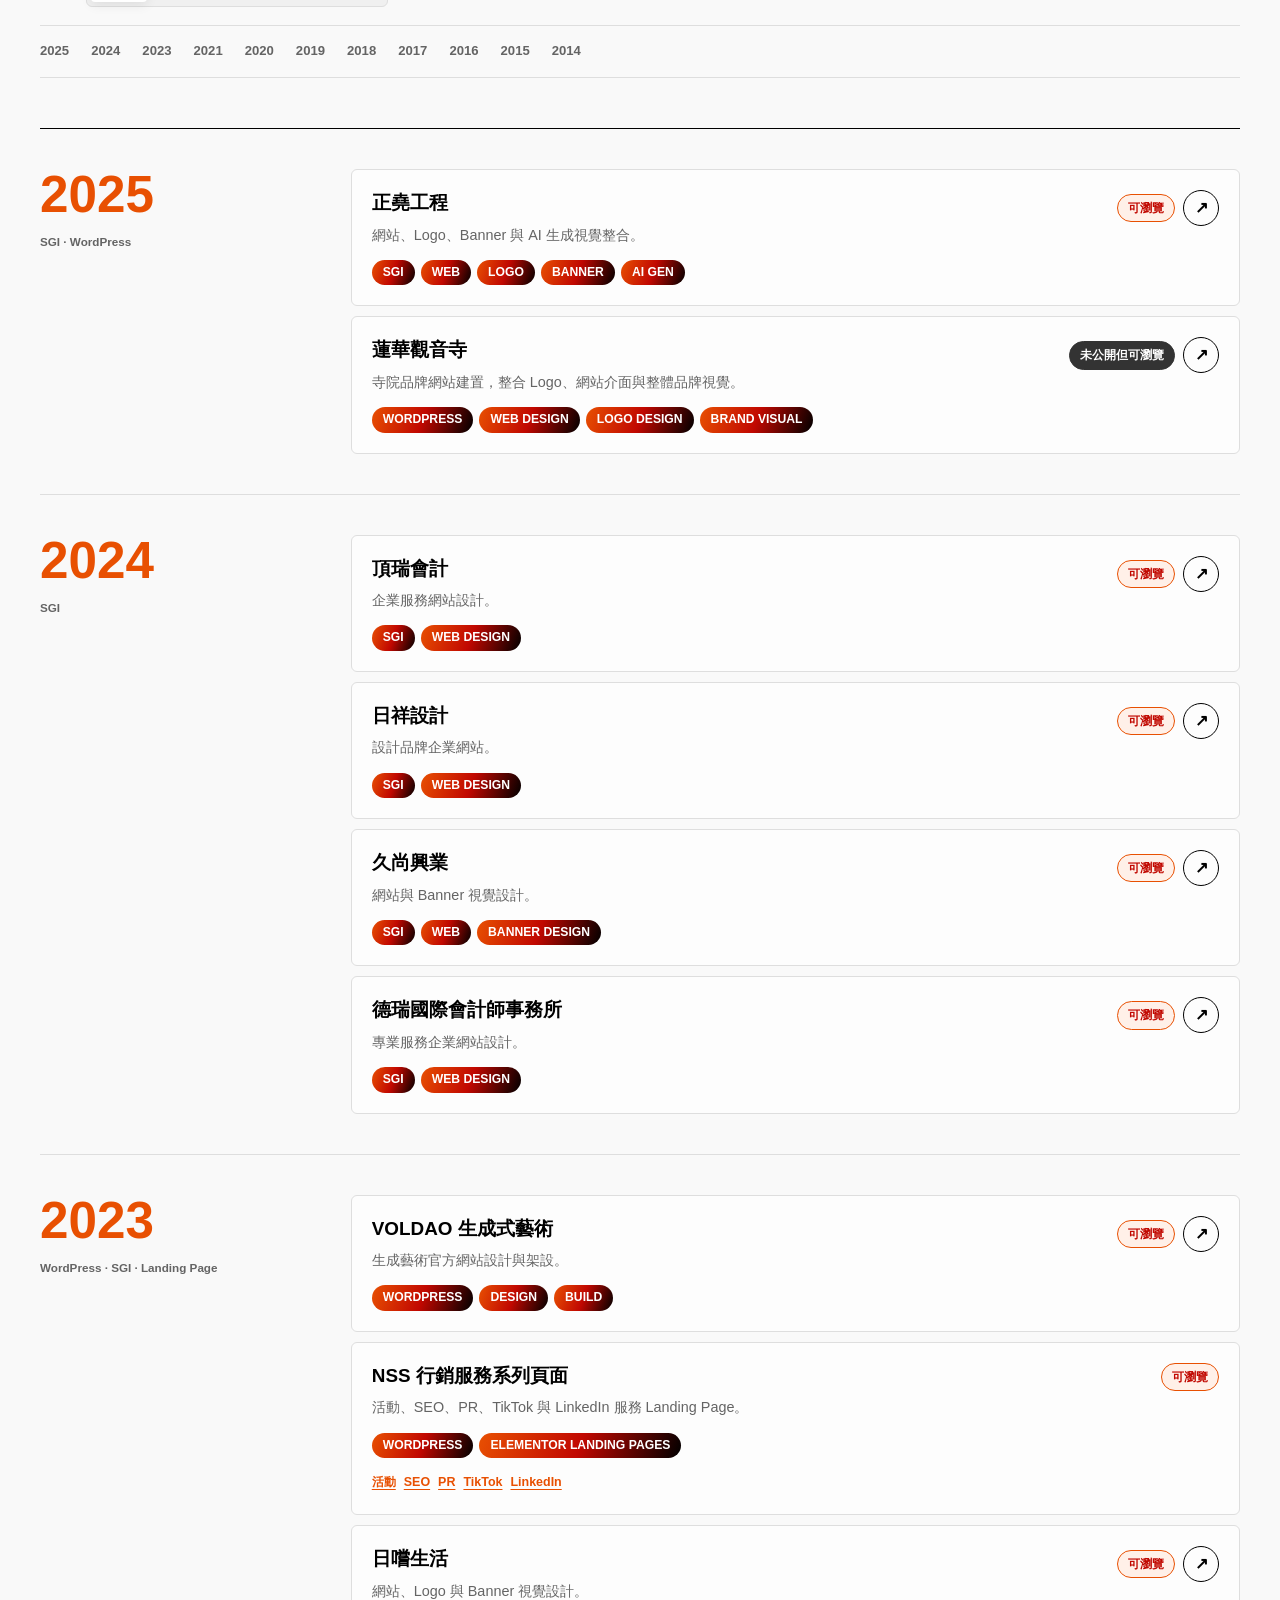
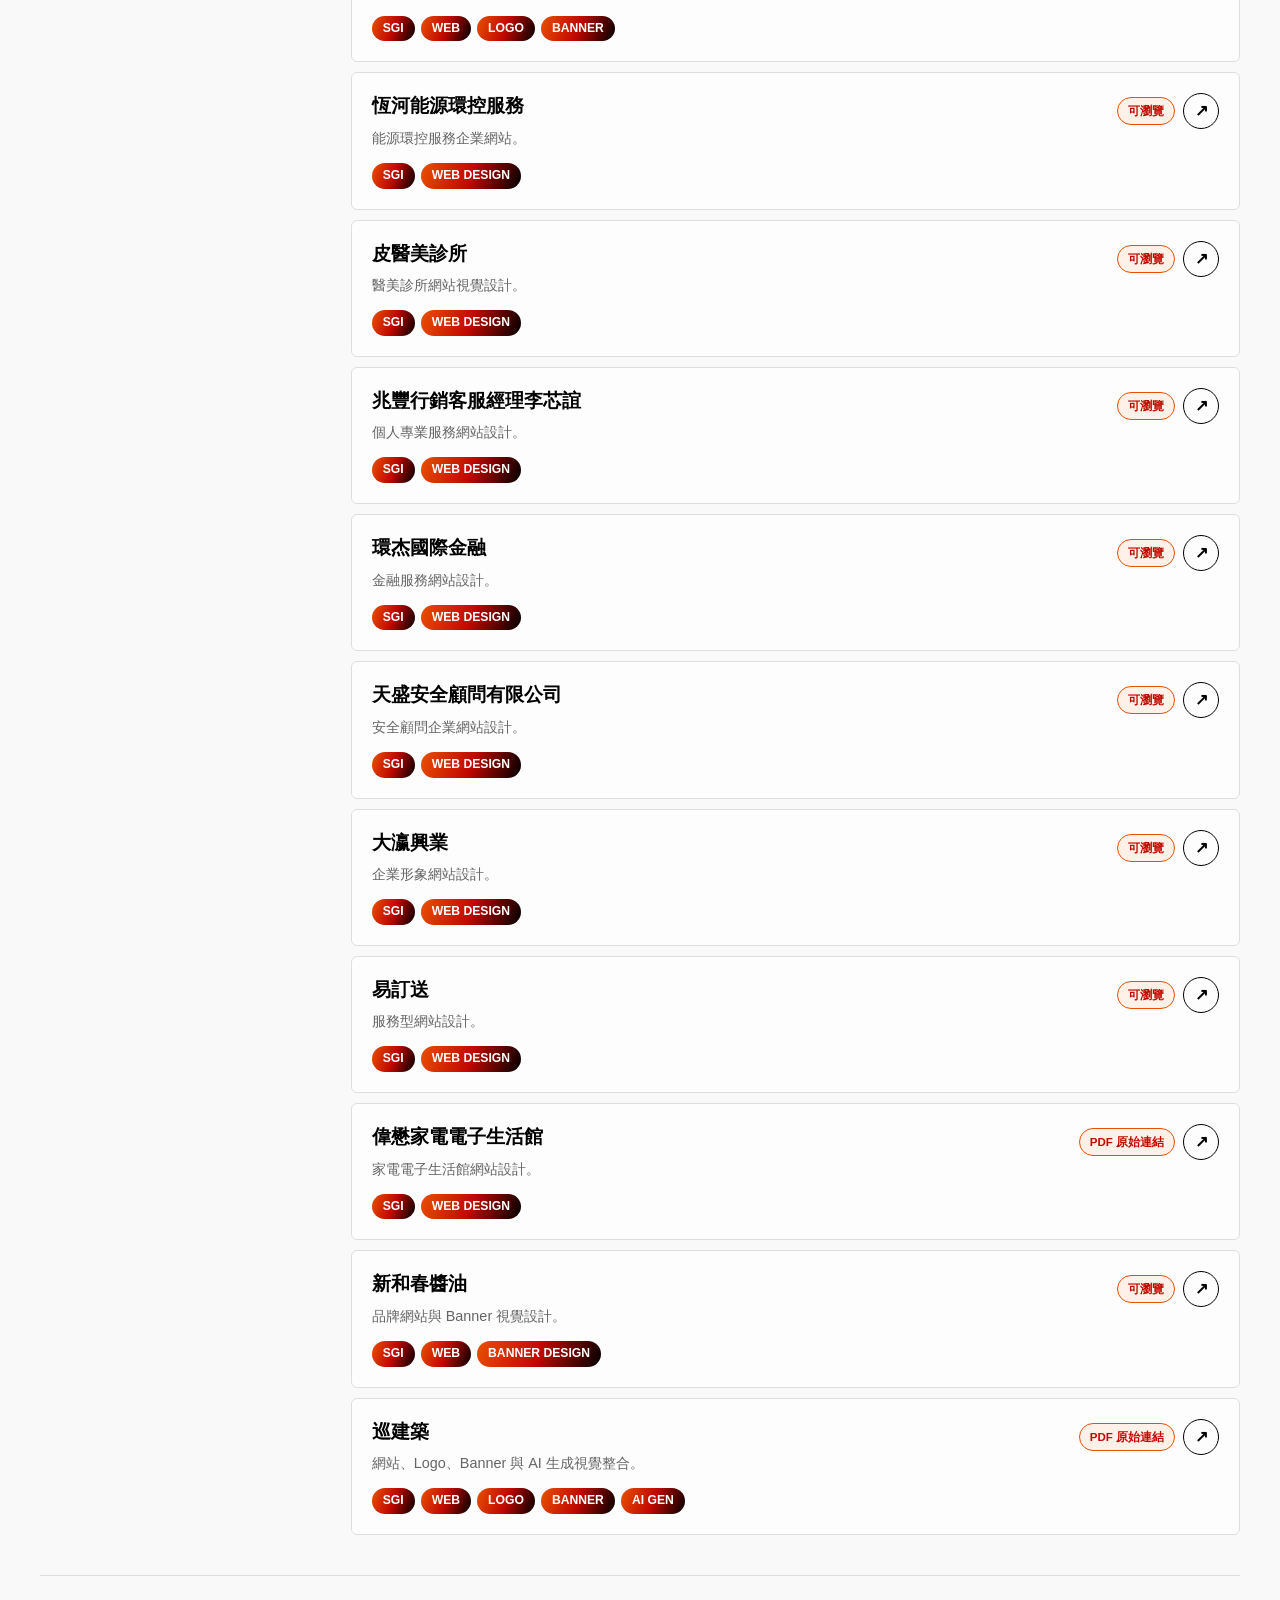
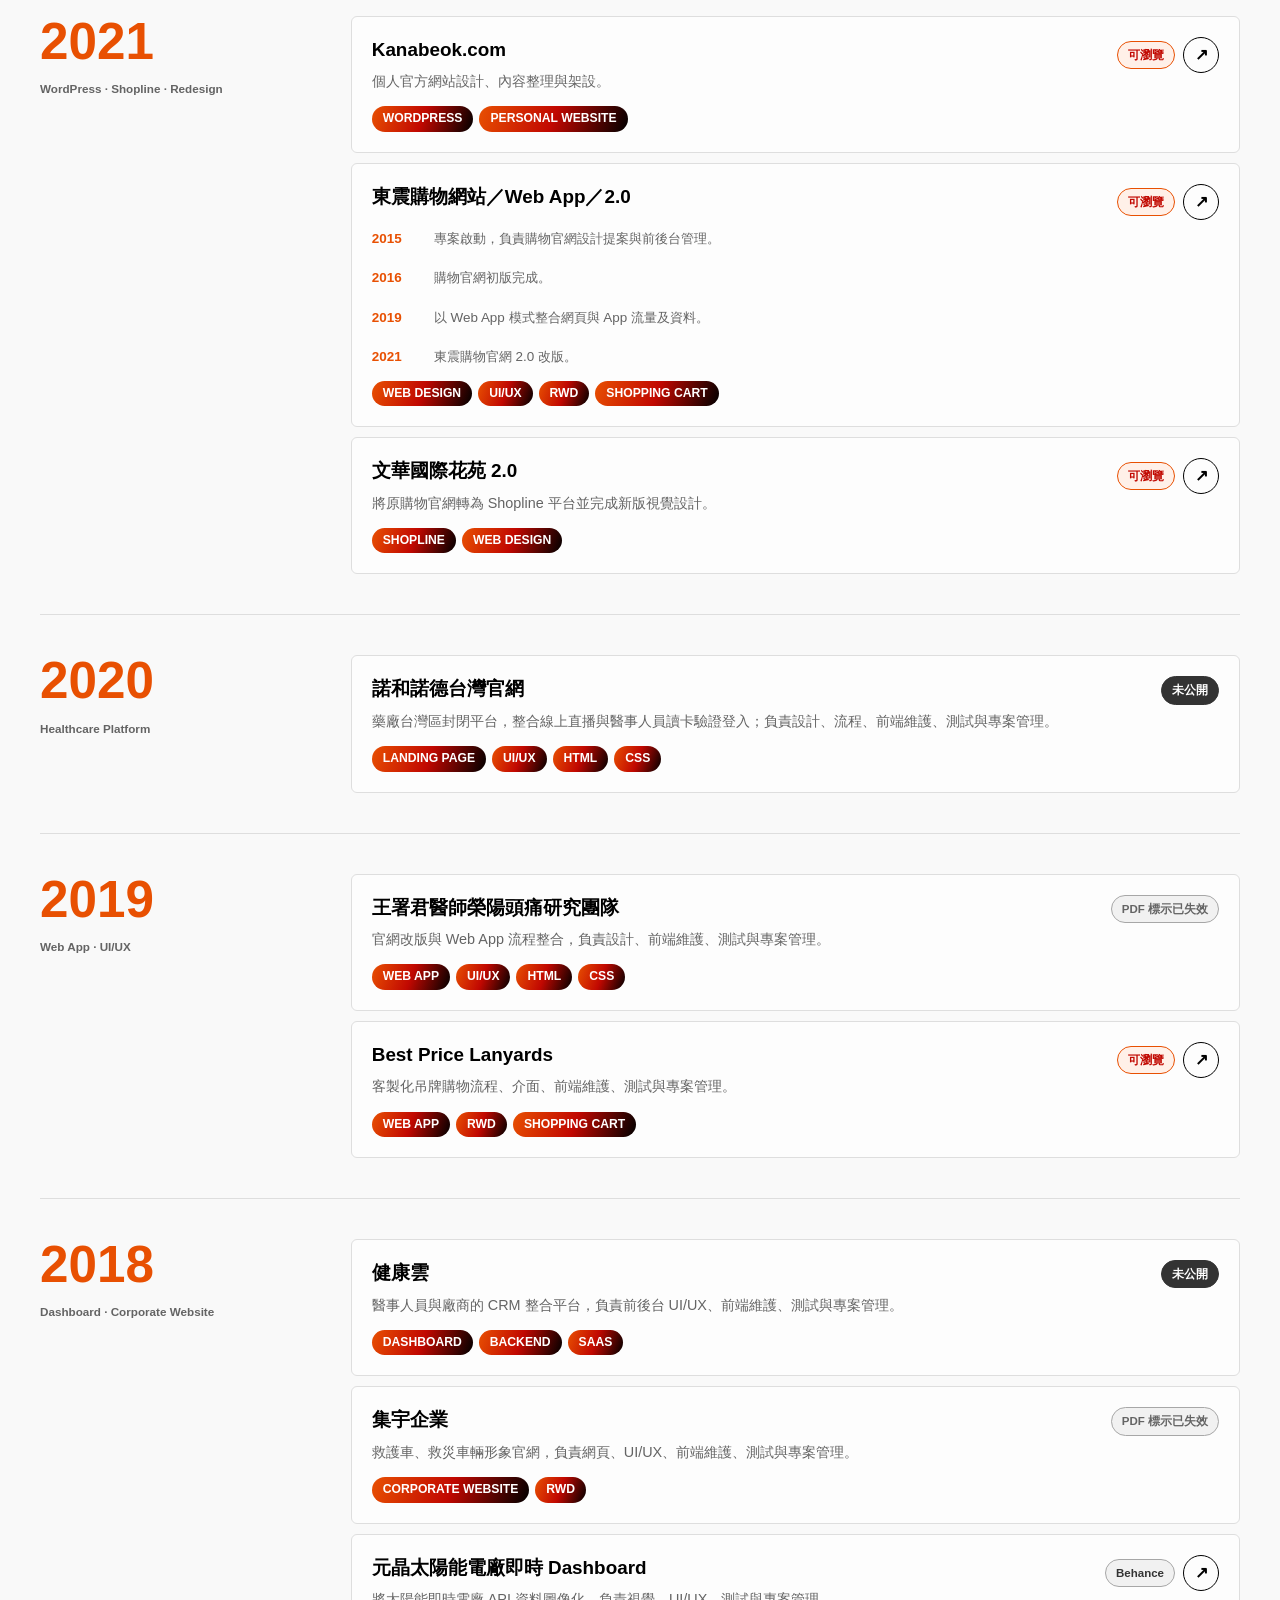
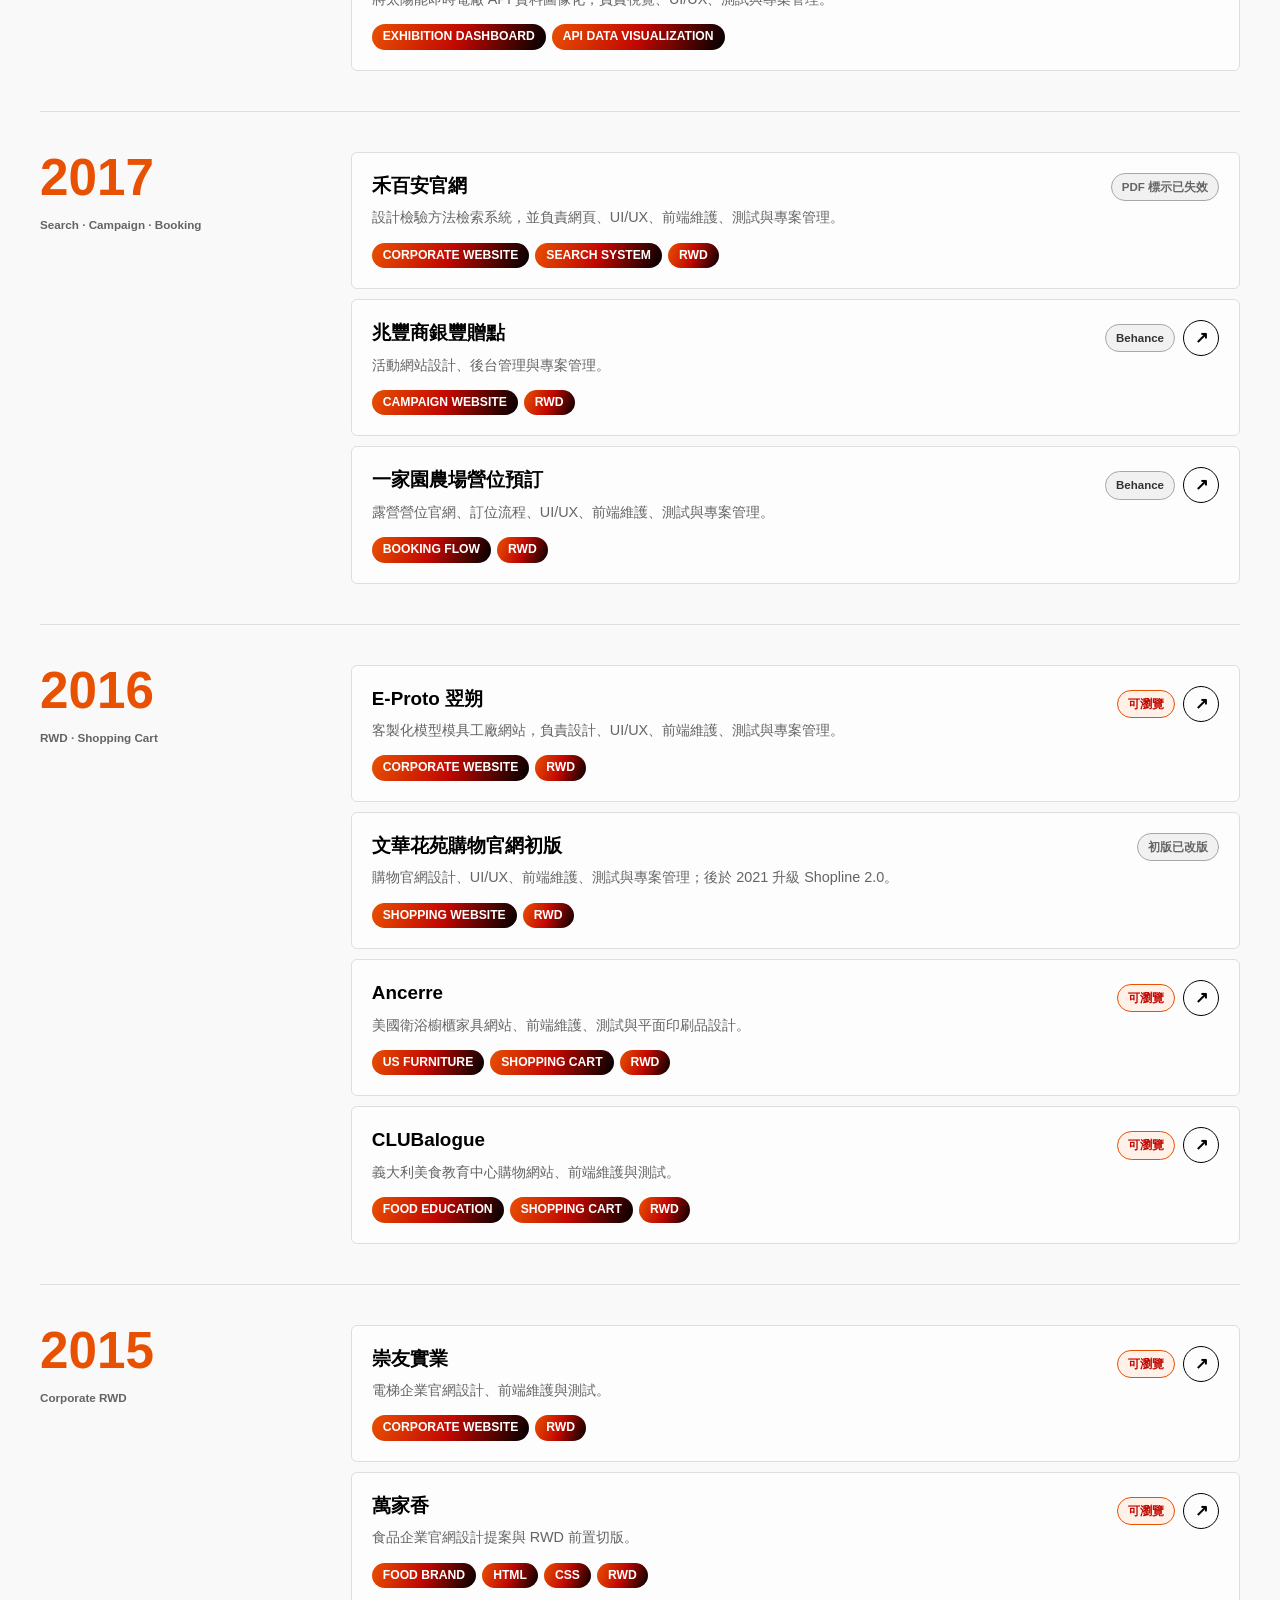
==== commit bad9f5ea: "Add semiconductor marketing experience page" ====
--- a/index.html
+++ b/index.html
@@ -26,6 +26,7 @@
         <a href="#skills">專業能力</a>
         <a href="#career">職涯</a>
         <a href="#projects">作品</a>
+        <a href="semi-marketing.html">半導體產業行銷經驗</a>
         <a href="#web-history">網站歷程</a>
         <a href="#contact">聯絡</a>
       </nav>
--- a/styles.css
+++ b/styles.css
@@ -1615,6 +1615,205 @@
   background: #c10801;
 }
 
+.marketing-page .site-header {
+  background: rgba(249, 249, 249, 0.96);
+  border-bottom-color: rgba(222, 222, 222, 0.92);
+  color: var(--ink);
+  backdrop-filter: blur(16px);
+}
+
+.marketing-page .brand small,
+.marketing-page .site-header.is-scrolled .brand small {
+  color: var(--muted);
+}
+
+.marketing-page .site-header:not(.is-scrolled) .brand,
+.marketing-page .site-header:not(.is-scrolled) .site-nav {
+  text-shadow: none;
+}
+
+.marketing-page .site-header:not(.is-scrolled) .site-nav,
+.marketing-page .site-header.is-scrolled .site-nav {
+  color: var(--muted);
+}
+
+.marketing-hero {
+  display: grid;
+  grid-template-columns: minmax(0, 1fr) minmax(320px, 0.52fr);
+  gap: clamp(28px, 5vw, 72px);
+  width: min(var(--content), calc(100% - 40px));
+  margin: 0 auto;
+  padding: calc(var(--header-height) + clamp(56px, 7vw, 96px)) 0 clamp(70px, 8vw, 120px);
+}
+
+.marketing-hero-copy {
+  align-self: center;
+}
+
+.marketing-hero h1 {
+  max-width: 820px;
+  margin: 0;
+  font-size: clamp(3rem, 7vw, 6.6rem);
+  line-height: 0.98;
+}
+
+.marketing-hero .lead {
+  max-width: 760px;
+  margin: 28px 0 0;
+  color: var(--dark-soft);
+  font-size: clamp(1.12rem, 2vw, 1.48rem);
+  line-height: 1.7;
+}
+
+.marketing-hero-actions {
+  display: flex;
+  flex-wrap: wrap;
+  gap: 12px;
+  margin-top: 34px;
+}
+
+.marketing-hero-media {
+  align-self: stretch;
+  min-height: 560px;
+  margin: 0;
+  background: var(--dark);
+  overflow: hidden;
+}
+
+.marketing-hero-media img {
+  width: 100%;
+  height: 100%;
+  min-height: 560px;
+  object-fit: cover;
+}
+
+.marketing-section {
+  width: min(var(--content), calc(100% - 40px));
+  margin: 0 auto;
+  padding: clamp(64px, 8vw, 108px) 0;
+  border-top: 1px solid var(--line);
+}
+
+.marketing-section .section-heading > p {
+  color: var(--muted);
+  font-size: 1.02rem;
+}
+
+.marketing-lead-grid,
+.strategy-grid,
+.metric-grid,
+.narrative-section {
+  display: grid;
+  gap: 18px;
+}
+
+.marketing-lead-grid {
+  grid-template-columns: repeat(3, minmax(0, 1fr));
+  margin-top: 38px;
+}
+
+.marketing-lead-grid article,
+.strategy-grid article,
+.narrative-card,
+.metric-grid article {
+  background: var(--surface);
+  border: 1px solid var(--line);
+}
+
+.marketing-lead-grid article,
+.strategy-grid article {
+  padding: 24px;
+}
+
+.marketing-lead-grid span {
+  display: inline-block;
+  margin-bottom: 18px;
+  color: var(--coral);
+  font-size: 0.8rem;
+  font-weight: 900;
+}
+
+.marketing-lead-grid h3,
+.strategy-grid h3 {
+  margin-bottom: 12px;
+}
+
+.marketing-lead-grid p,
+.strategy-grid p,
+.narrative-card p,
+.section-note,
+.closing-section p {
+  color: var(--muted);
+}
+
+.narrative-section {
+  grid-template-columns: repeat(2, minmax(0, 1fr));
+}
+
+.narrative-card {
+  padding: clamp(26px, 4vw, 46px);
+}
+
+.narrative-card h2 {
+  margin-bottom: 24px;
+  font-size: clamp(2rem, 3.5vw, 3.2rem);
+}
+
+.strategy-grid {
+  grid-template-columns: repeat(3, minmax(0, 1fr));
+  margin-top: 32px;
+}
+
+.metric-grid {
+  grid-template-columns: repeat(3, minmax(0, 1fr));
+  margin-top: 34px;
+}
+
+.metric-grid article {
+  padding: clamp(24px, 4vw, 40px);
+  border-color: var(--dark);
+  background: var(--dark);
+  color: #ffffff;
+}
+
+.metric-grid strong {
+  display: block;
+  color: var(--teal);
+  font-size: clamp(3rem, 7vw, 5.6rem);
+  line-height: 1;
+}
+
+.metric-grid span {
+  display: block;
+  margin-top: 16px;
+  color: rgba(255, 255, 255, 0.76);
+  font-weight: 800;
+}
+
+.section-note {
+  max-width: 850px;
+  margin: 28px 0 0;
+  font-size: 1.05rem;
+}
+
+.closing-section {
+  padding-bottom: clamp(82px, 10vw, 140px);
+}
+
+.closing-section h2 {
+  max-width: 880px;
+  margin-bottom: 24px;
+}
+
+.closing-section p {
+  max-width: 900px;
+  font-size: 1.08rem;
+}
+
+.closing-section .button {
+  margin-top: 20px;
+}
+
 :focus-visible {
   outline: 3px solid var(--coral);
   outline-offset: 4px;
@@ -1670,6 +1869,22 @@
 
   .social-links {
     grid-template-columns: repeat(2, minmax(0, 1fr));
+  }
+
+  .marketing-hero {
+    grid-template-columns: 1fr;
+  }
+
+  .marketing-hero-media,
+  .marketing-hero-media img {
+    min-height: 420px;
+  }
+
+  .marketing-lead-grid,
+  .strategy-grid,
+  .metric-grid,
+  .narrative-section {
+    grid-template-columns: 1fr;
   }
 }
 
@@ -1823,6 +2038,24 @@
   .social-links {
     grid-column: 1;
   }
+
+  .marketing-hero {
+    width: calc(100% - 28px);
+    padding-top: calc(var(--header-height) + 42px);
+  }
+
+  .marketing-hero-actions {
+    flex-direction: column;
+  }
+
+  .marketing-hero-actions .button {
+    width: 100%;
+    justify-content: center;
+  }
+
+  .marketing-section {
+    width: calc(100% - 28px);
+  }
 }
 
 @media (max-width: 640px) {
@@ -1852,6 +2085,11 @@
     width: min(100% - 28px, var(--content));
   }
 
+  .marketing-hero-media,
+  .marketing-hero-media img {
+    min-height: 360px;
+  }
+
   .hero::before {
     display: none;
   }
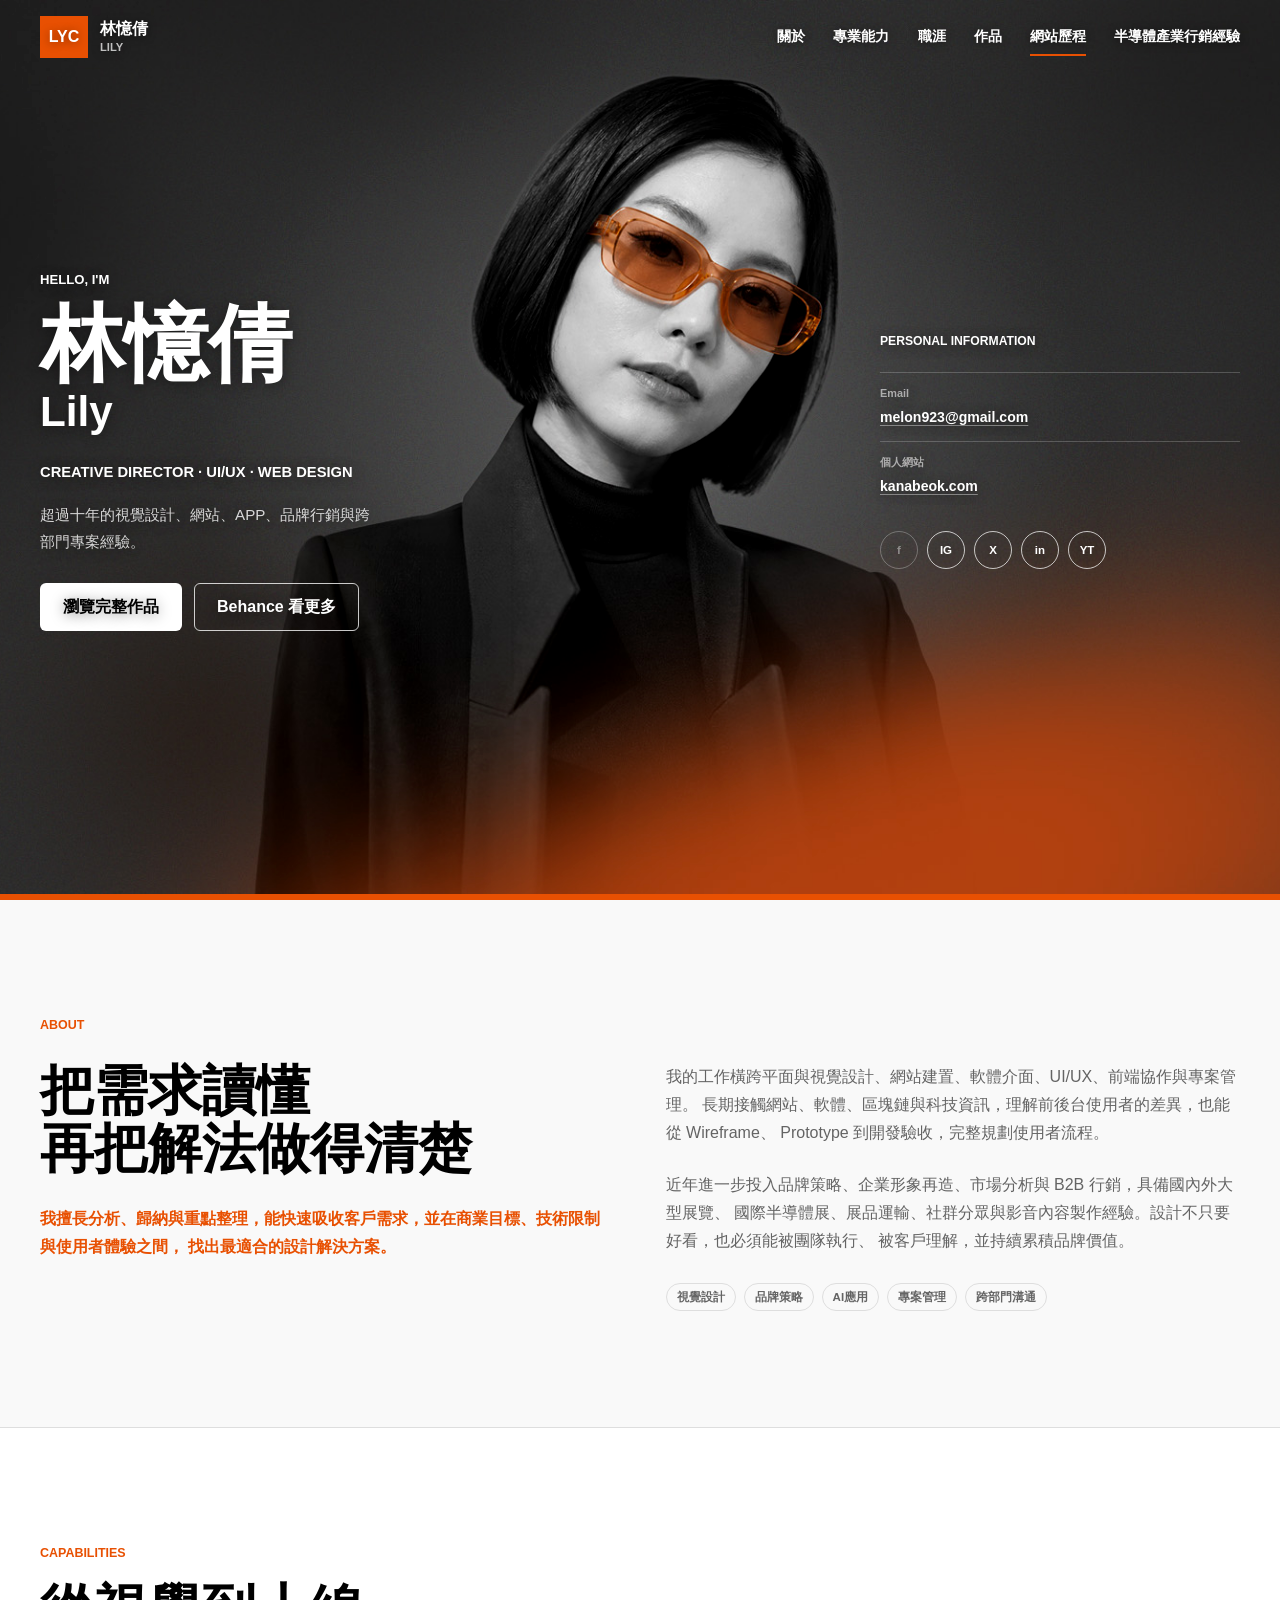
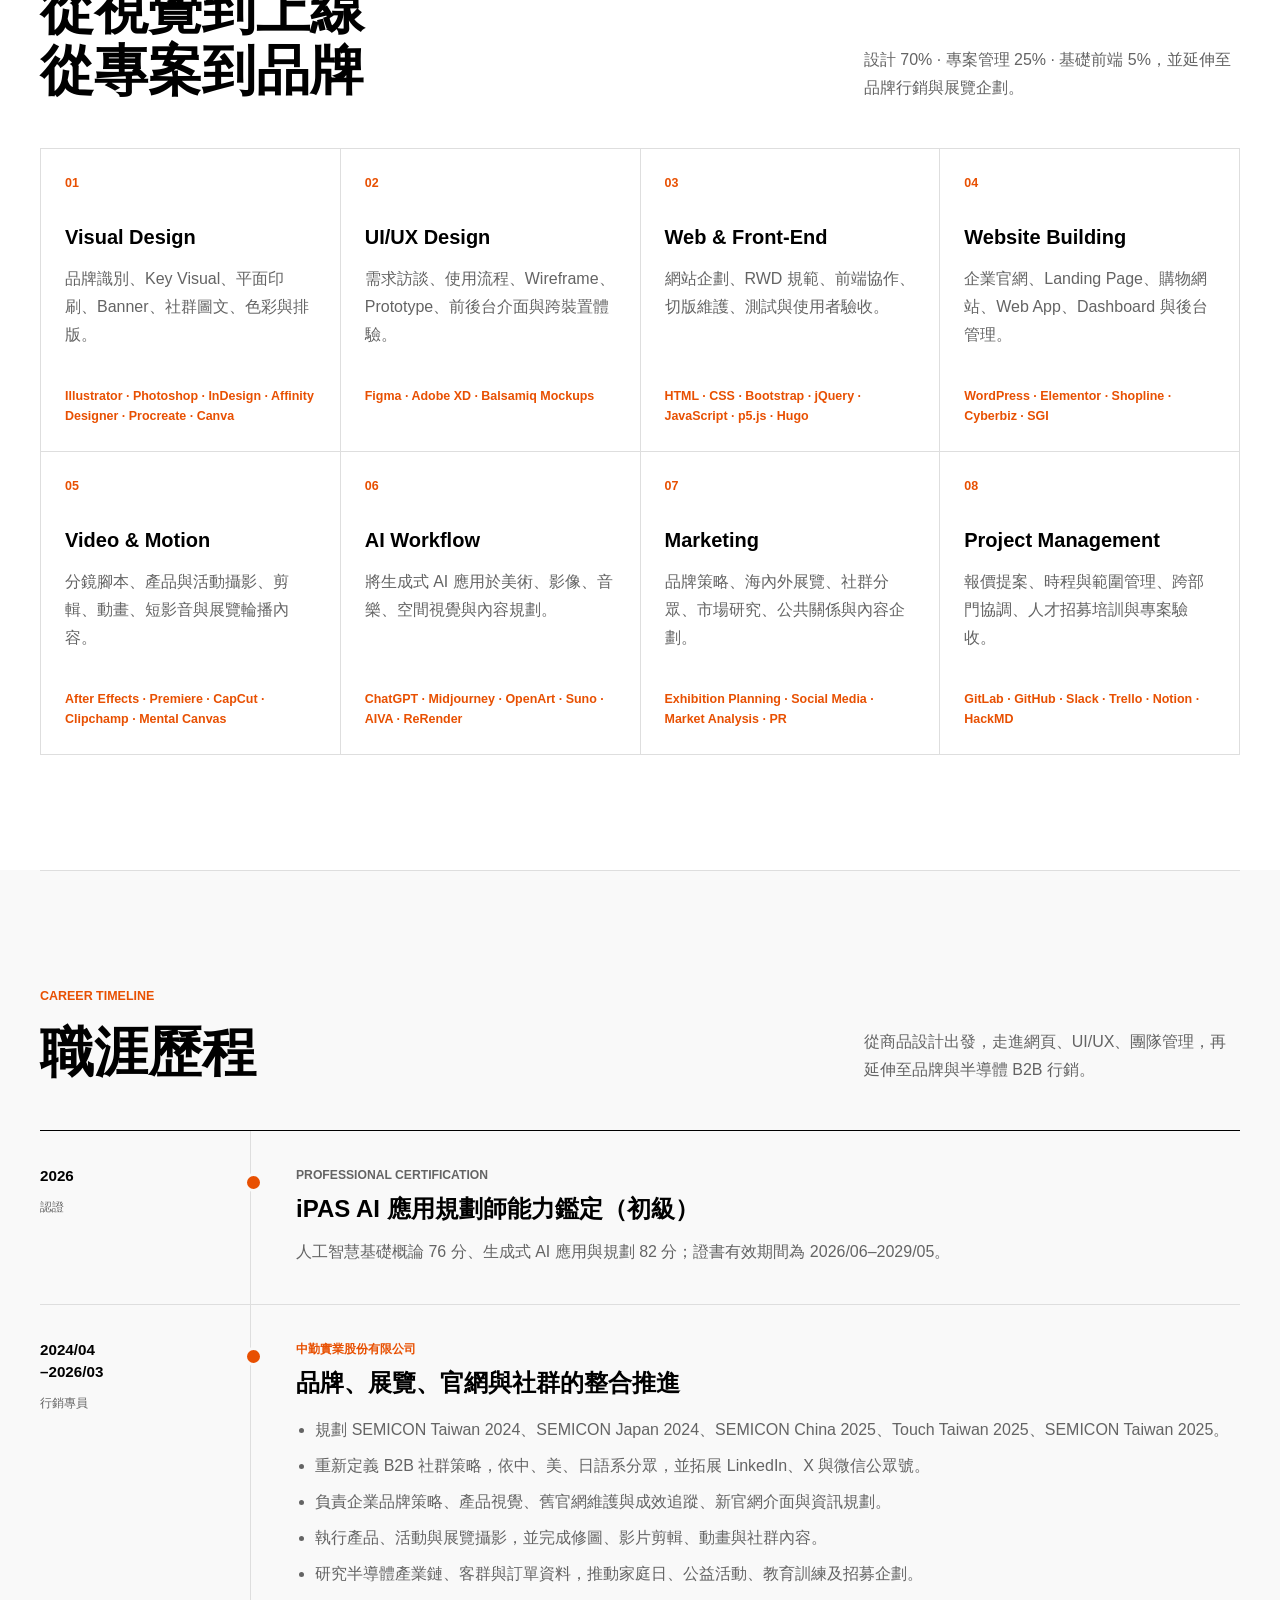
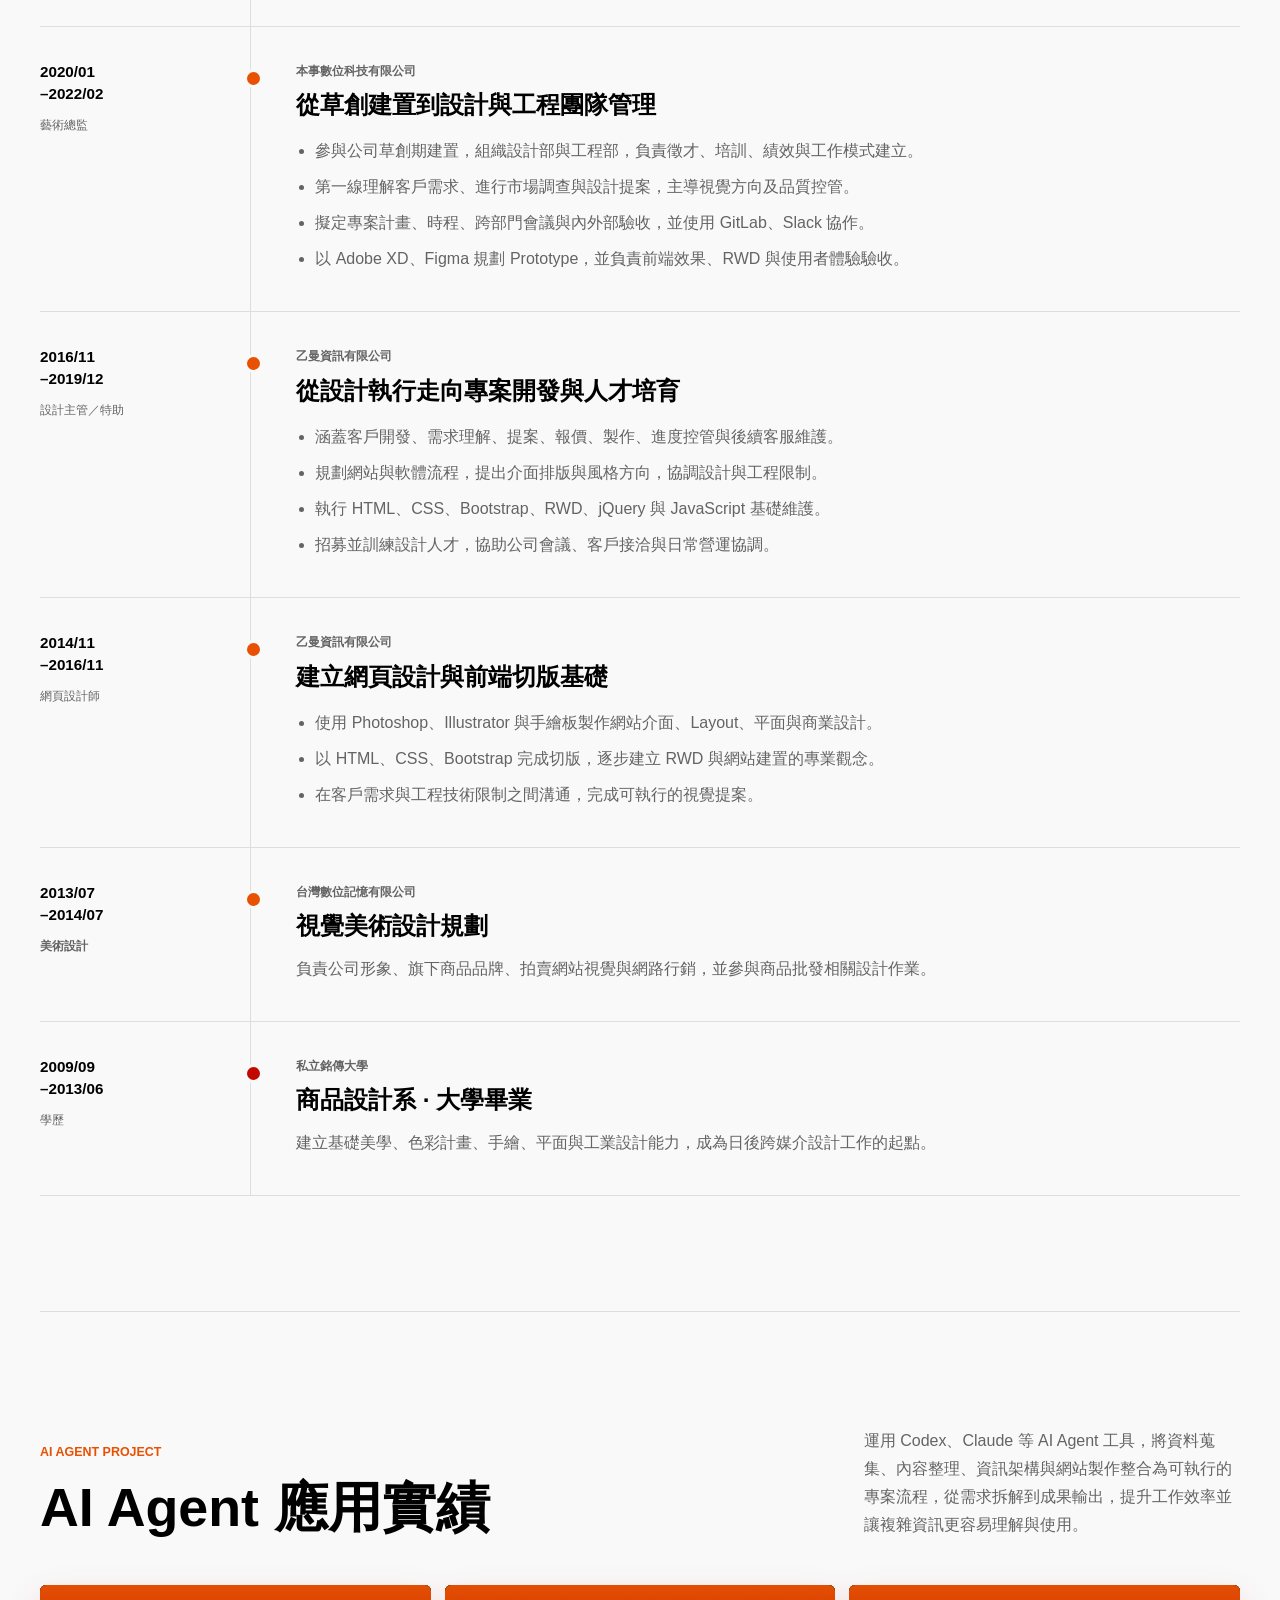
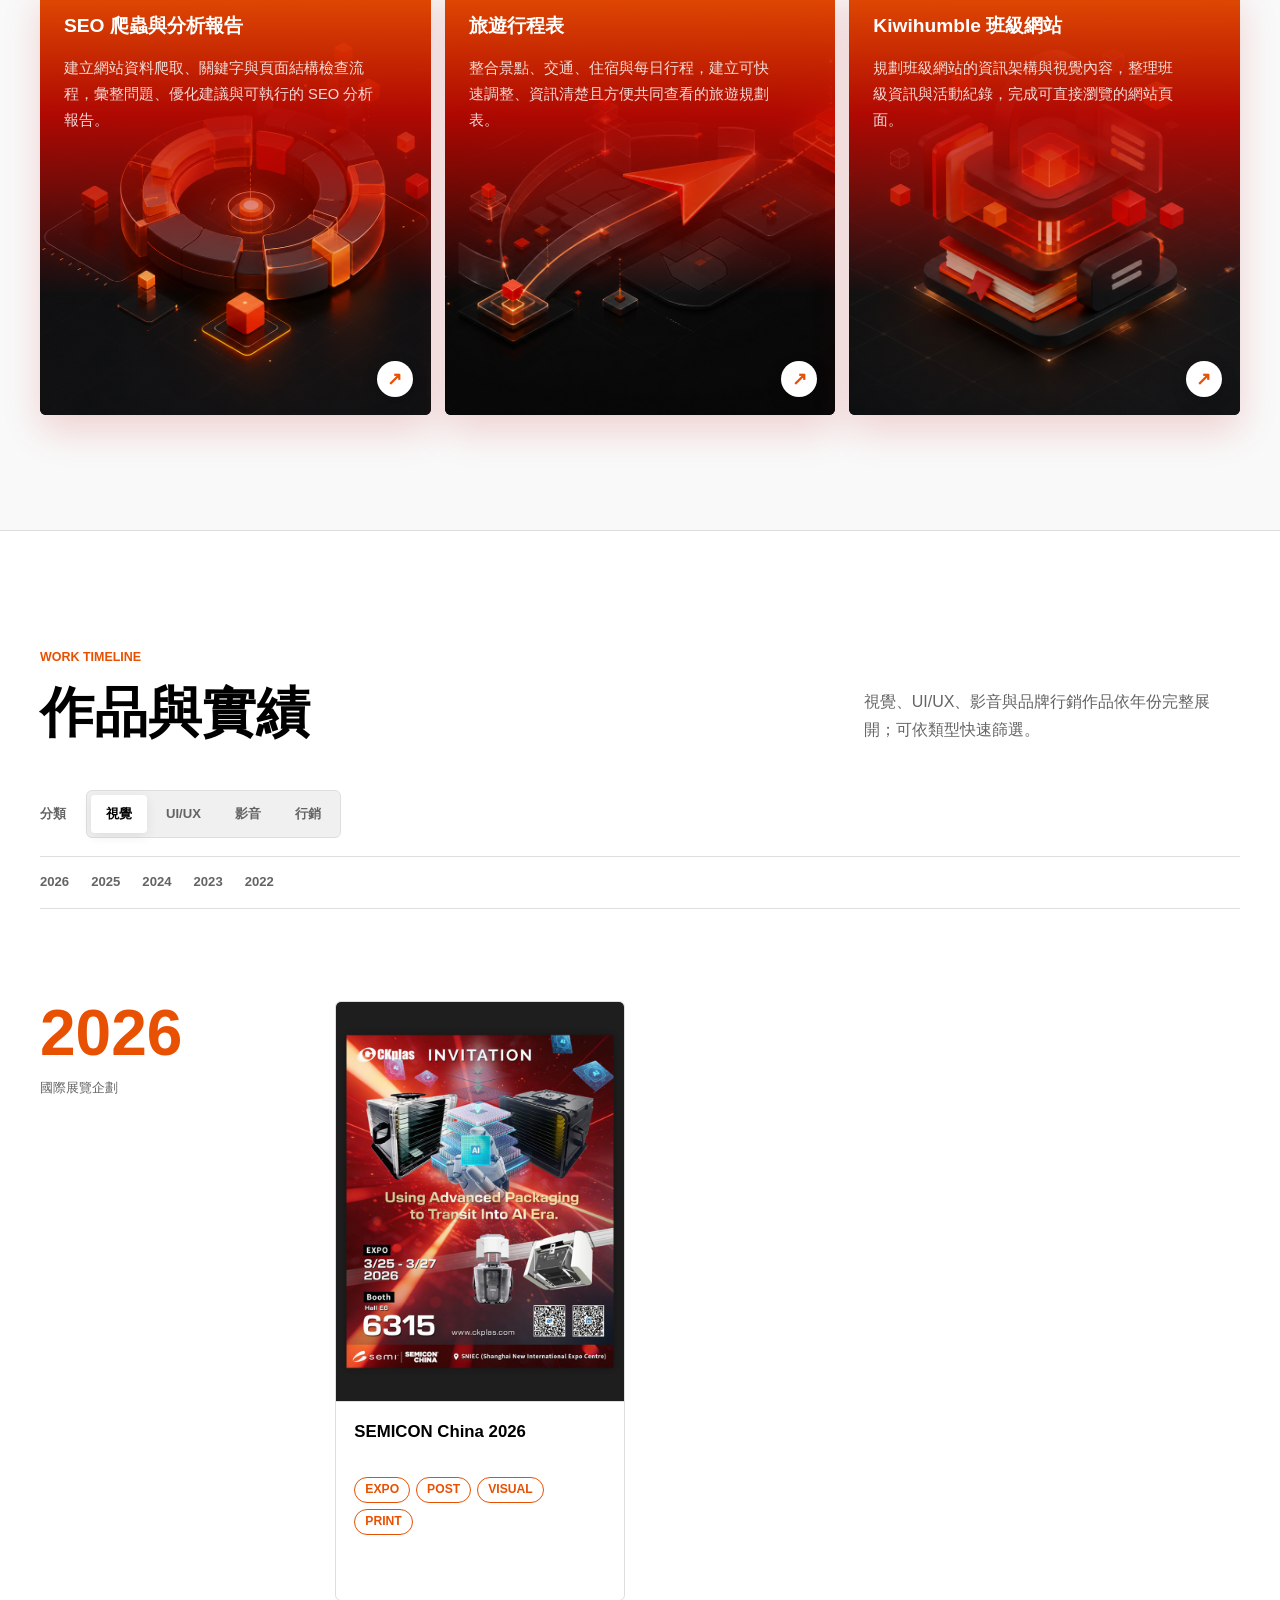
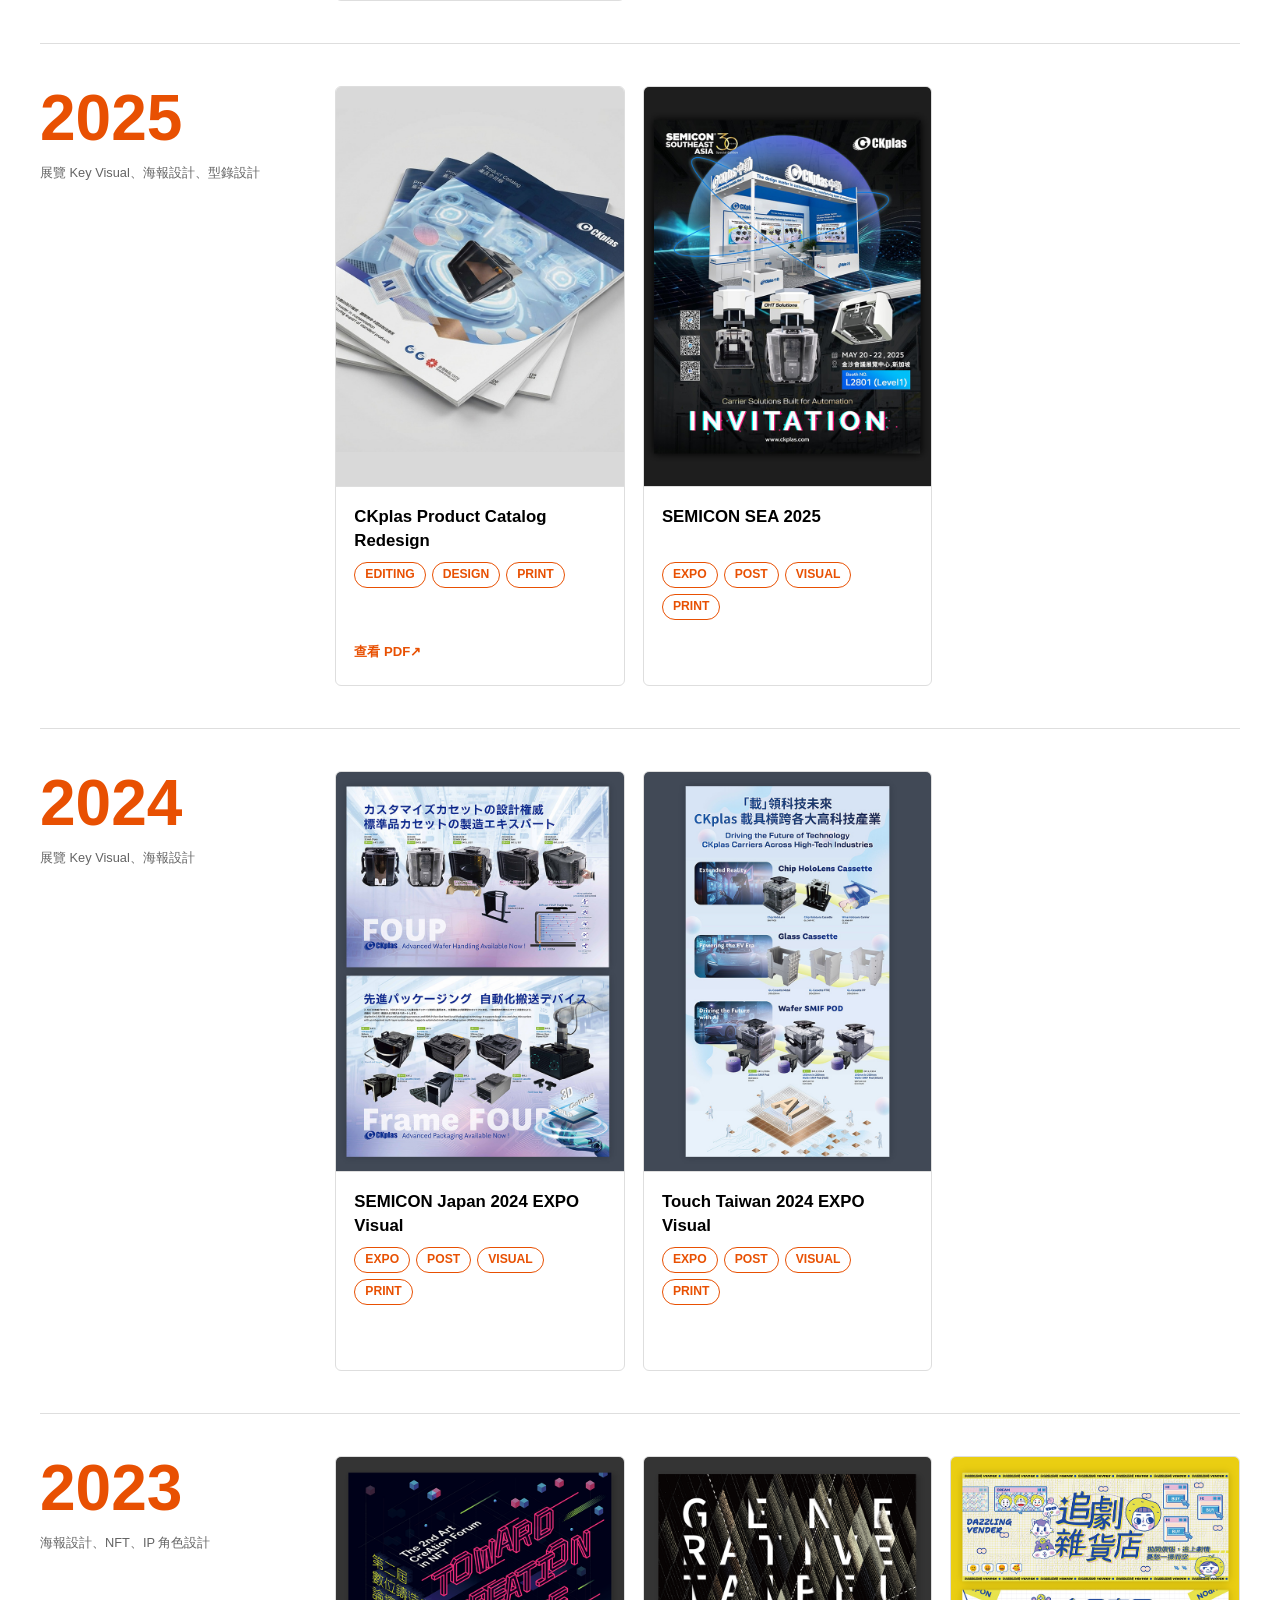
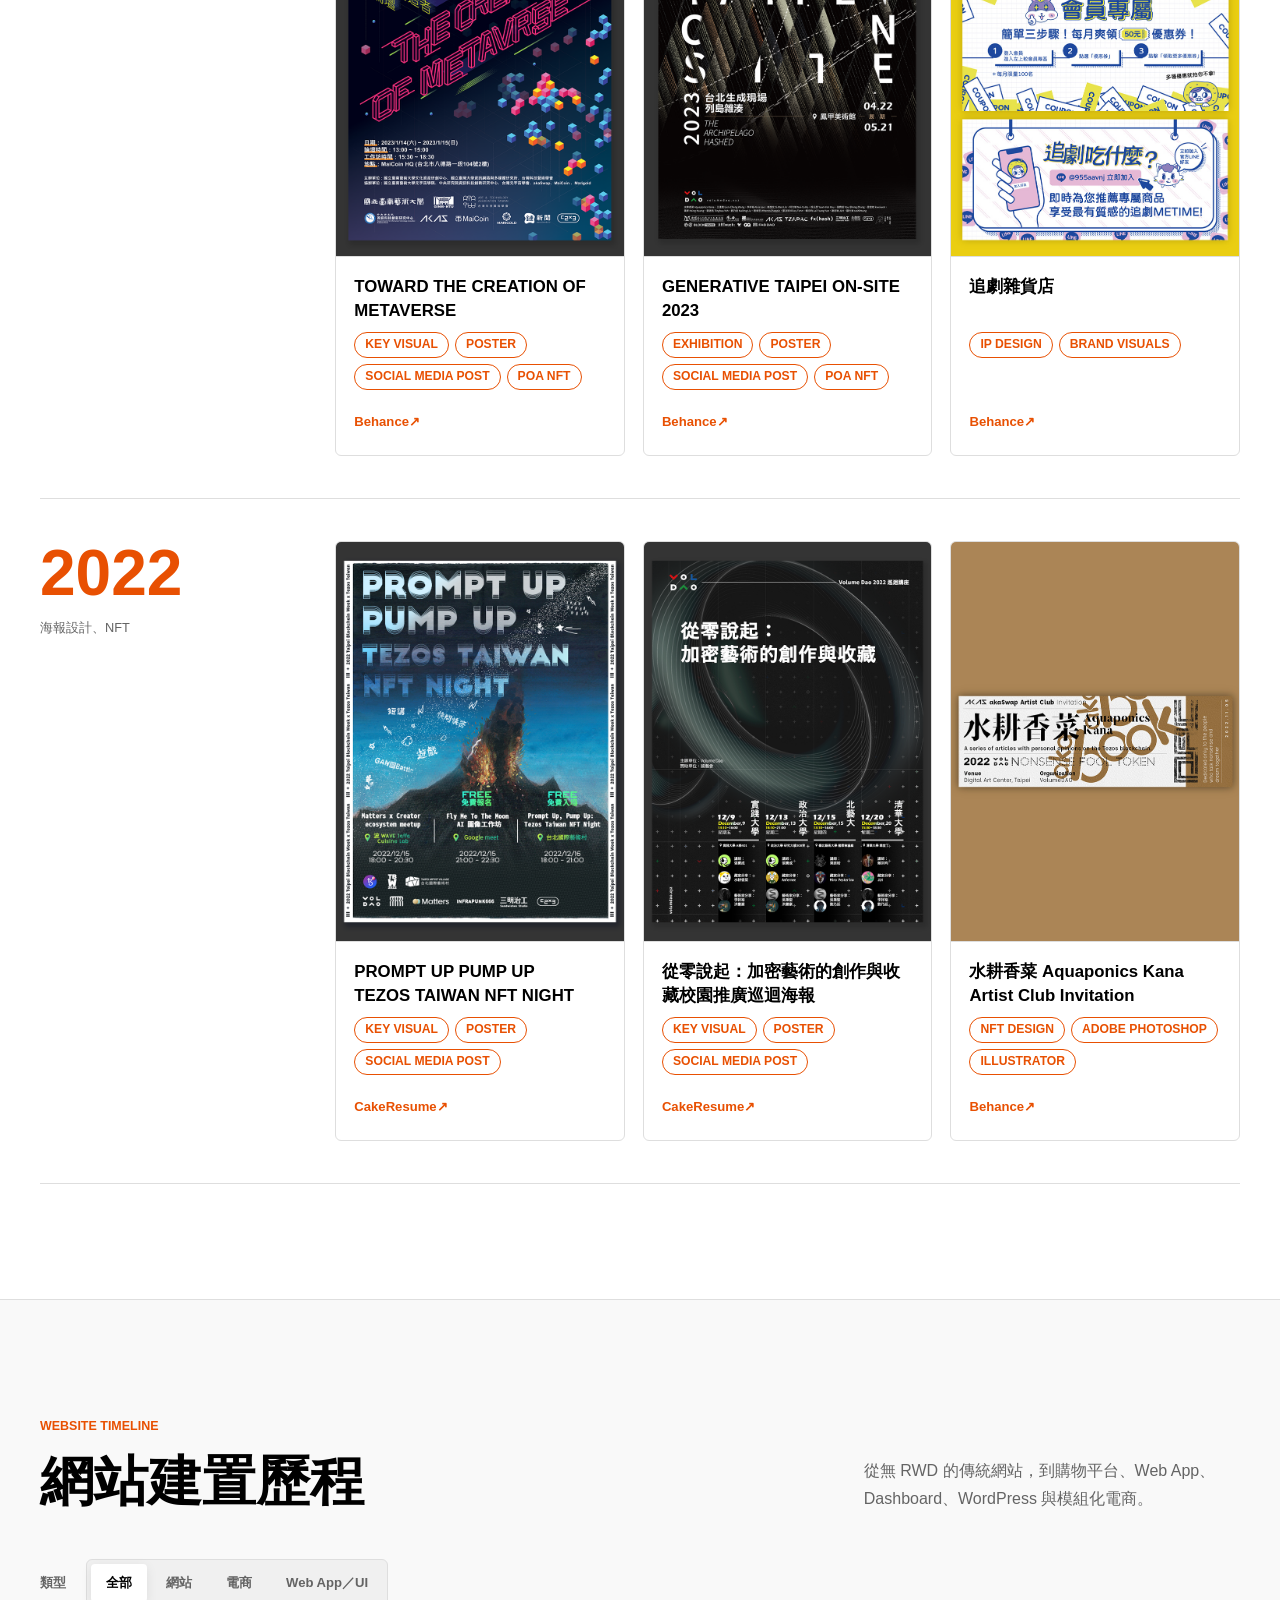
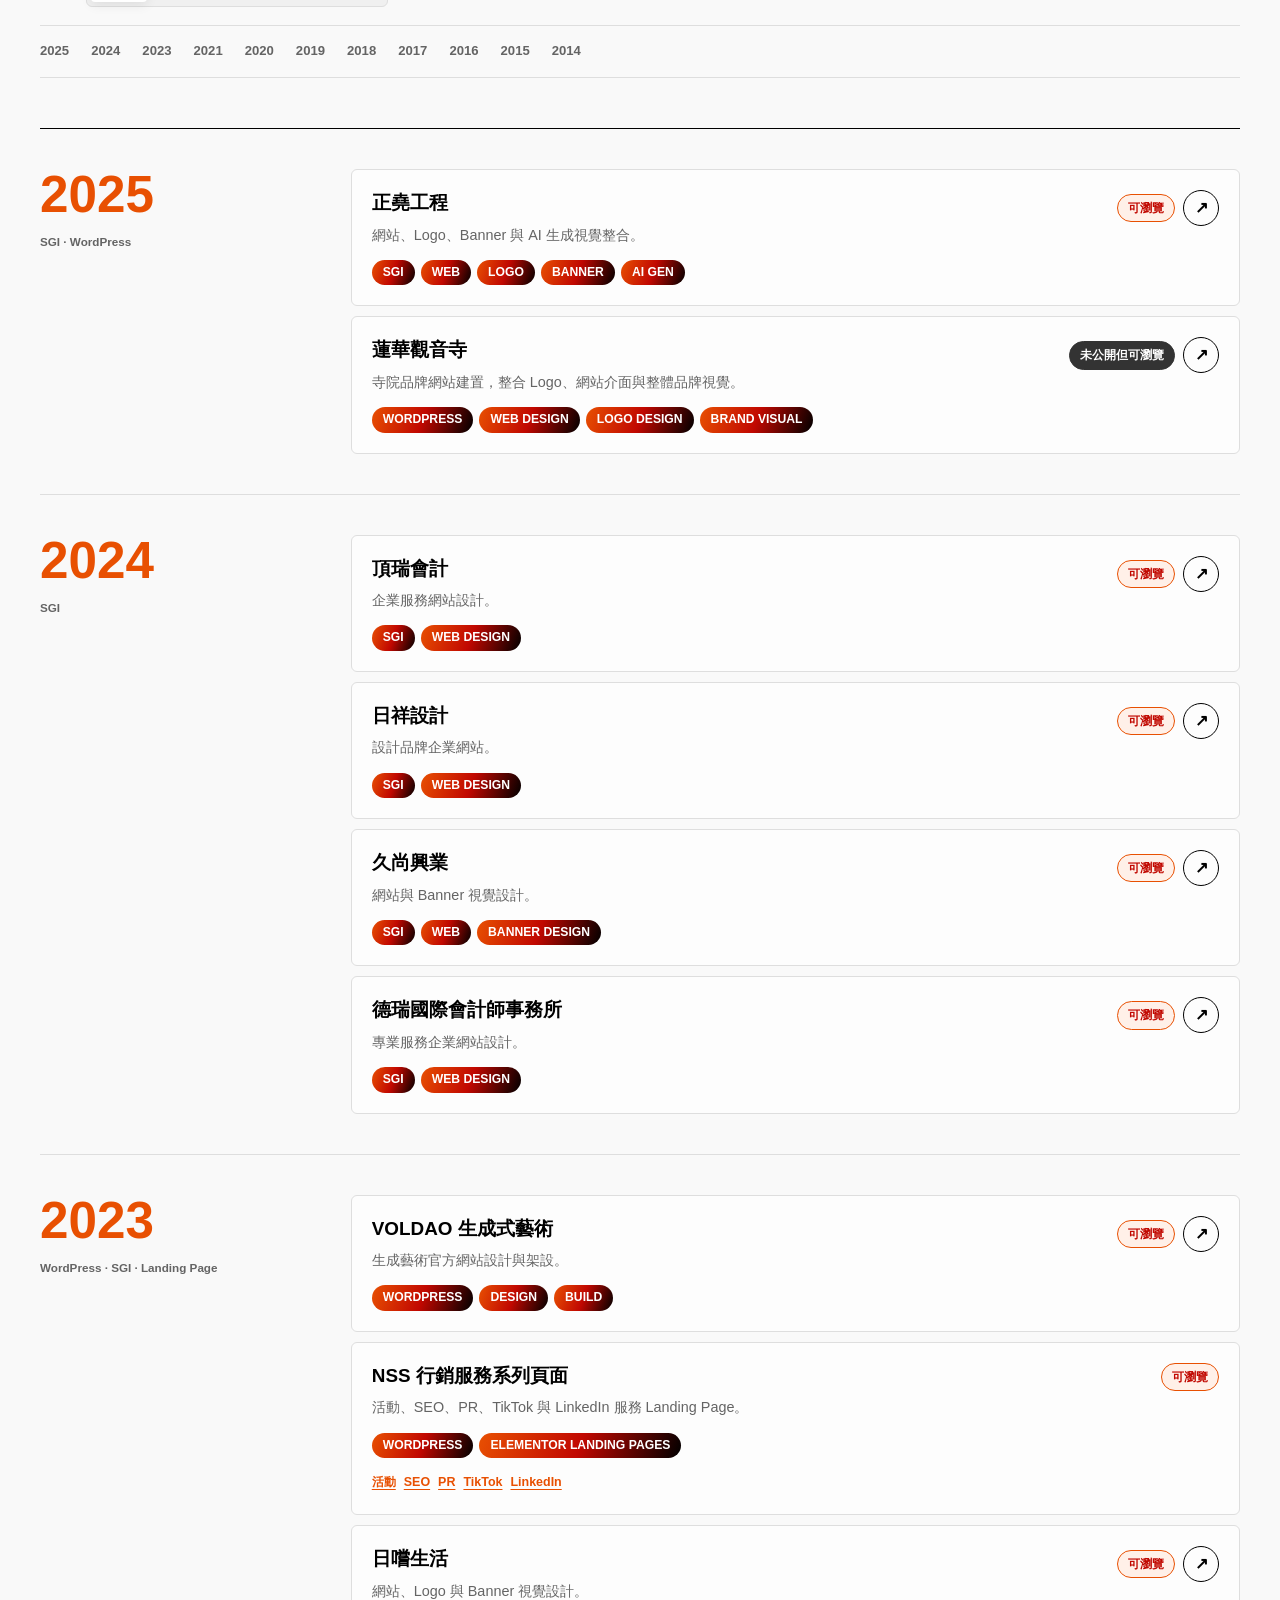
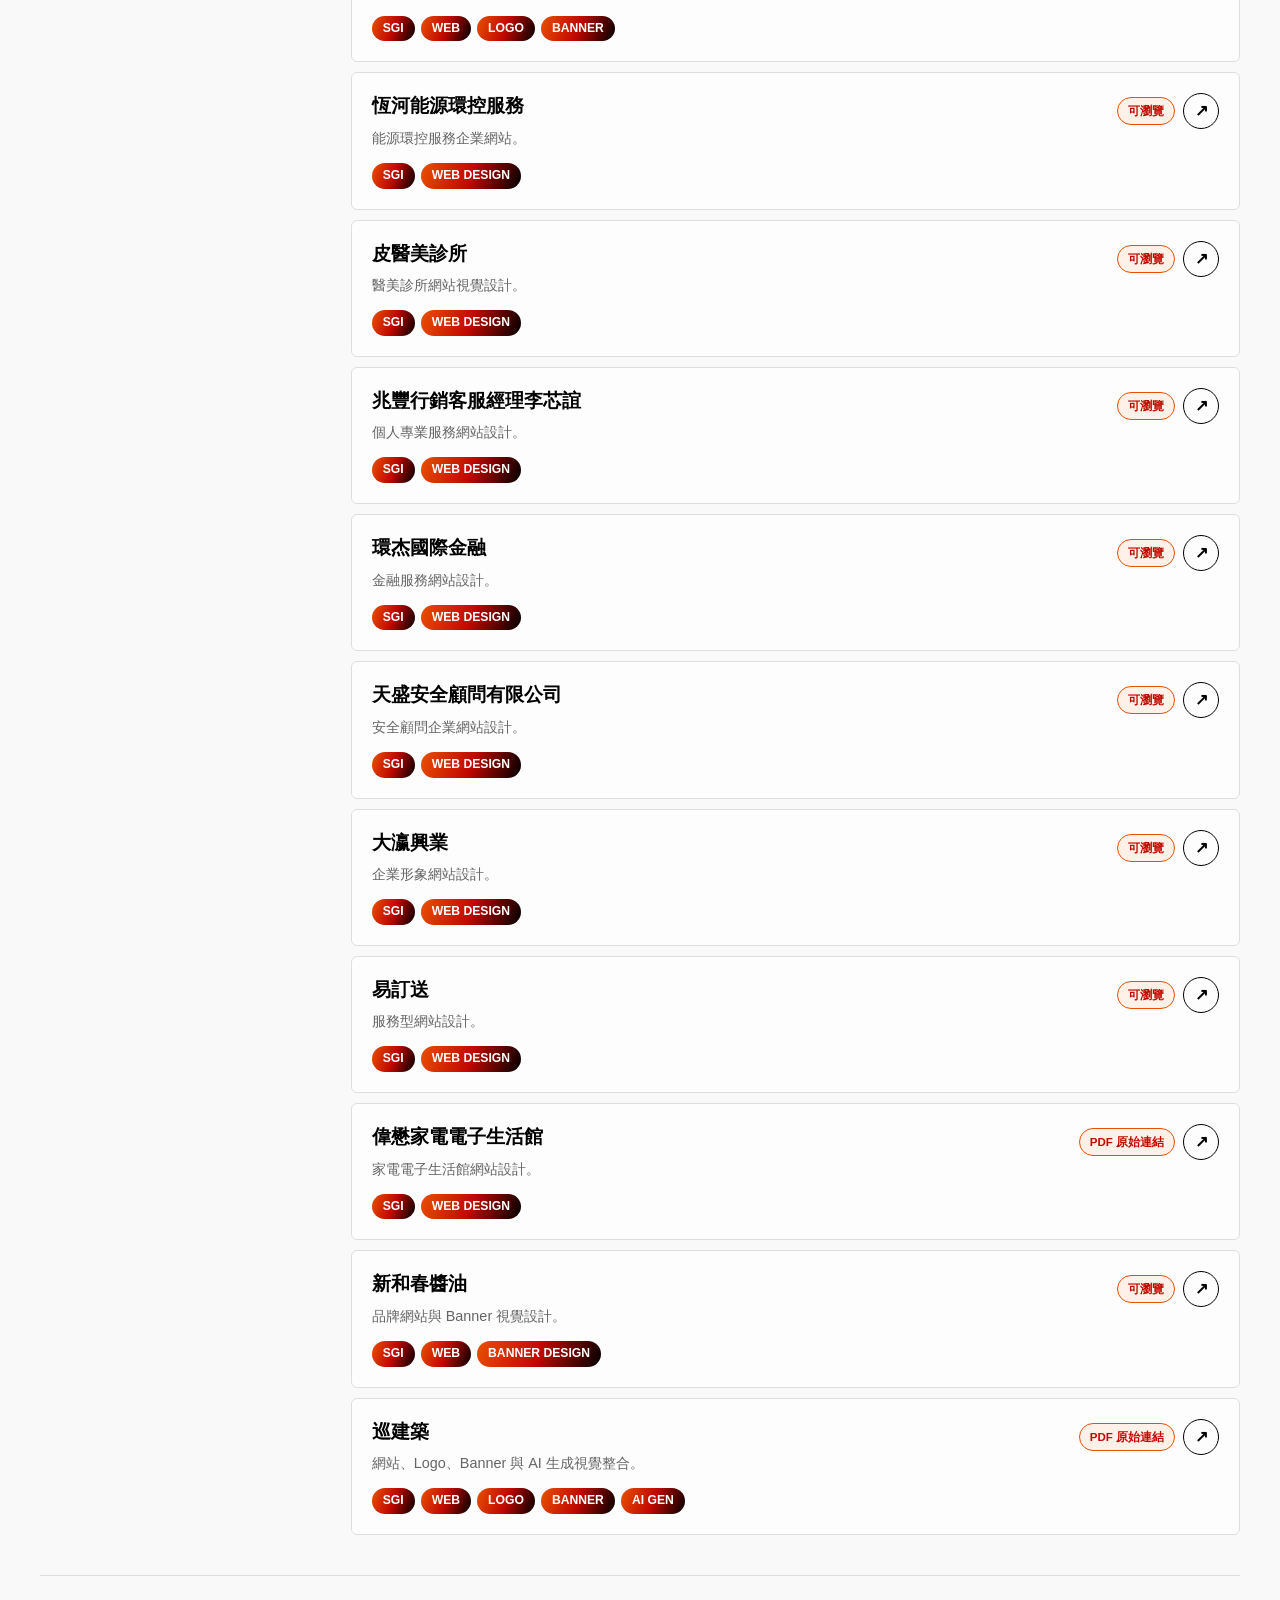
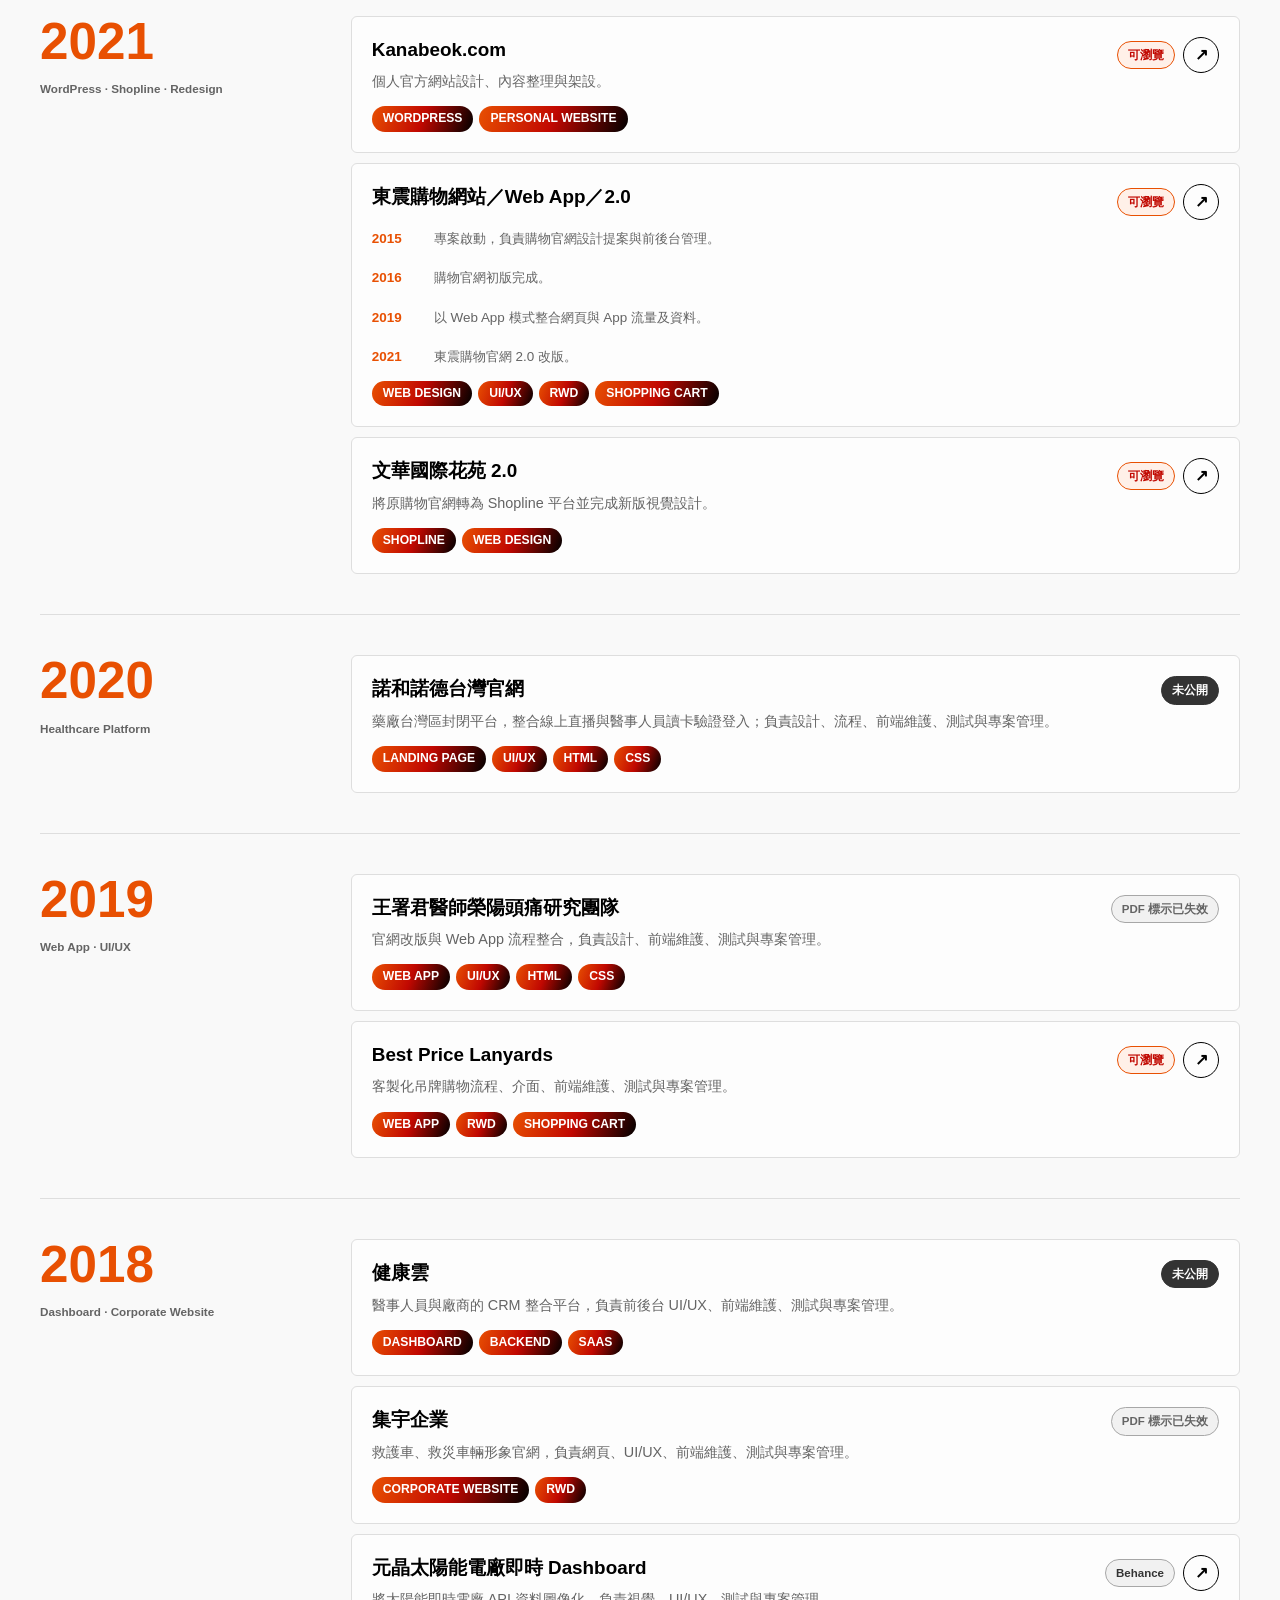
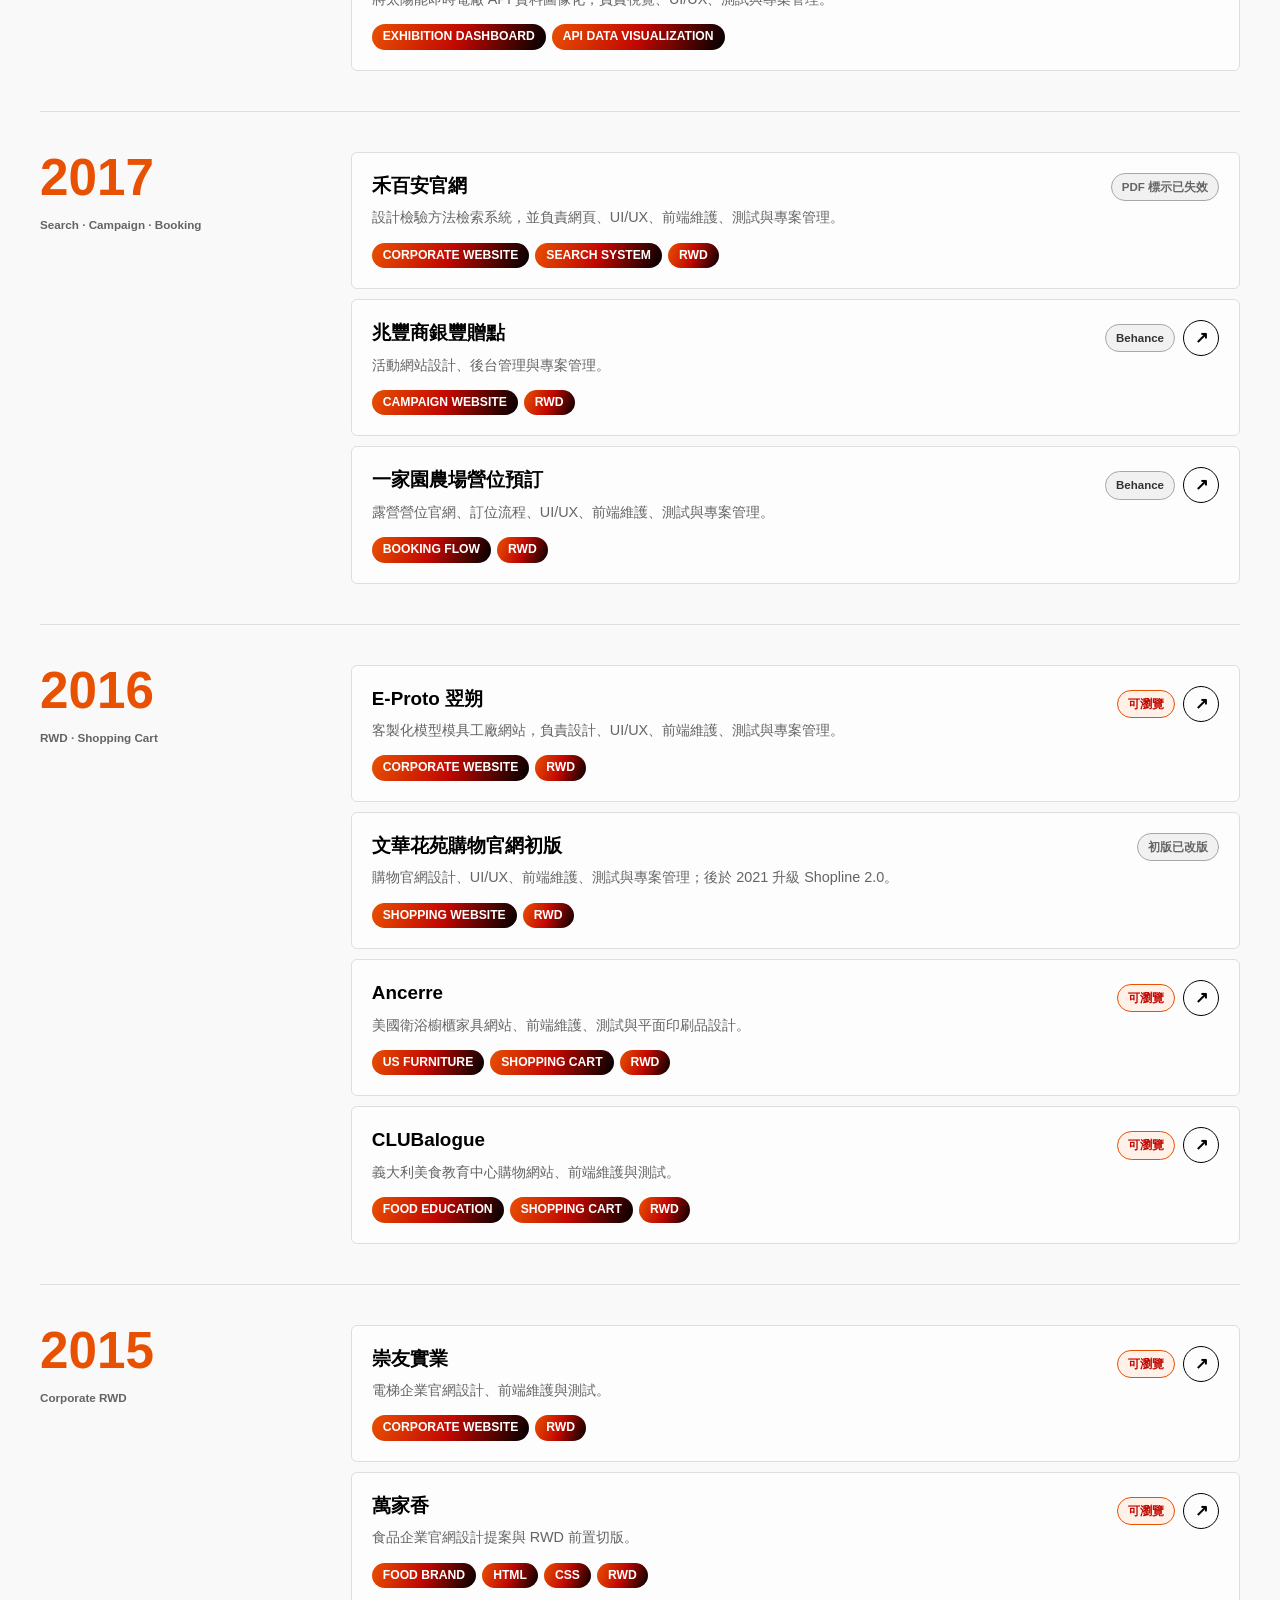
==== commit 47656927: "Refine semiconductor marketing page" ====
--- a/index.html
+++ b/index.html
@@ -26,9 +26,8 @@
         <a href="#skills">專業能力</a>
         <a href="#career">職涯</a>
         <a href="#projects">作品</a>
+        <a href="#web-history">網站歷程</a>
         <a href="semi-marketing.html">半導體產業行銷經驗</a>
-        <a href="#web-history">網站歷程</a>
-        <a href="#contact">聯絡</a>
       </nav>
     </div>
   </header>
--- a/styles.css
+++ b/styles.css
@@ -1637,17 +1637,31 @@
   color: var(--muted);
 }
 
+.marketing-page .eyebrow {
+  color: var(--coral);
+  font-size: 0.78rem;
+  font-weight: 900;
+  letter-spacing: 0;
+  text-transform: uppercase;
+}
+
 .marketing-hero {
-  display: grid;
-  grid-template-columns: minmax(0, 1fr) minmax(320px, 0.52fr);
-  gap: clamp(28px, 5vw, 72px);
-  width: min(var(--content), calc(100% - 40px));
-  margin: 0 auto;
-  padding: calc(var(--header-height) + clamp(56px, 7vw, 96px)) 0 clamp(70px, 8vw, 120px);
+  position: relative;
+  display: grid;
+  min-height: 100vh;
+  padding: calc(var(--header-height) + clamp(56px, 7vw, 96px)) max(20px, calc((100% - var(--content)) / 2)) clamp(70px, 8vw, 120px);
+  background:
+    linear-gradient(90deg, rgba(0, 0, 0, 0.88) 0%, rgba(0, 0, 0, 0.64) 37%, rgba(0, 0, 0, 0.16) 72%),
+    linear-gradient(180deg, rgba(0, 0, 0, 0.28) 0%, rgba(0, 0, 0, 0.56) 100%),
+    url("assets/semi-marketing-hero.png") center / cover no-repeat;
+  color: #ffffff;
 }
 
 .marketing-hero-copy {
+  position: relative;
+  z-index: 1;
   align-self: center;
+  max-width: 760px;
 }
 
 .marketing-hero h1 {
@@ -1660,31 +1674,73 @@
 .marketing-hero .lead {
   max-width: 760px;
   margin: 28px 0 0;
-  color: var(--dark-soft);
+  color: rgba(255, 255, 255, 0.82);
   font-size: clamp(1.12rem, 2vw, 1.48rem);
   line-height: 1.7;
 }
 
-.marketing-hero-actions {
+.marketing-hero-anchors {
   display: flex;
   flex-wrap: wrap;
-  gap: 12px;
-  margin-top: 34px;
-}
-
-.marketing-hero-media {
-  align-self: stretch;
-  min-height: 560px;
-  margin: 0;
-  background: var(--dark);
-  overflow: hidden;
-}
-
-.marketing-hero-media img {
-  width: 100%;
-  height: 100%;
-  min-height: 560px;
-  object-fit: cover;
+  gap: 0;
+  margin-top: 36px;
+}
+
+.marketing-hero-anchors a {
+  position: relative;
+  min-width: clamp(92px, 11vw, 140px);
+  padding: 8px 18px 12px 0;
+  border-bottom: 1px solid rgba(255, 255, 255, 0.58);
+  color: #ffffff;
+  font-size: 0.95rem;
+  font-weight: 900;
+  line-height: 1.2;
+  transition: border-color 160ms ease, color 160ms ease;
+}
+
+.marketing-hero-anchors a::after {
+  position: absolute;
+  right: 0;
+  bottom: -2px;
+  left: 0;
+  height: 4px;
+  background: var(--coral);
+  content: "";
+  opacity: 0;
+  transform: scaleX(0);
+  transform-origin: left;
+  transition: opacity 160ms ease, transform 160ms ease;
+}
+
+.marketing-hero-anchors a::before {
+  position: absolute;
+  bottom: -5px;
+  left: 0;
+  z-index: 1;
+  width: 8px;
+  height: 8px;
+  background: #ffffff;
+  border-radius: 50%;
+  content: "";
+  transition: background 160ms ease, transform 160ms ease;
+}
+
+.marketing-hero-anchors a:hover,
+.marketing-hero-anchors a:focus-visible {
+  border-bottom-color: transparent;
+  color: #ffffff;
+}
+
+.marketing-hero-anchors a:hover::before,
+.marketing-hero-anchors a:focus-visible::before {
+  background: var(--coral);
+  transform: scale(1.35);
+}
+
+.marketing-hero-anchors a:hover::after,
+.marketing-hero-anchors a:focus-visible::after {
+  opacity: 1;
+  transform: scaleX(1);
 }
 
 .marketing-section {
@@ -1746,6 +1802,299 @@
   color: var(--muted);
 }
 
+.redesign-section {
+  display: grid;
+  grid-template-columns: minmax(0, 0.9fr) minmax(360px, 1.1fr);
+  gap: clamp(28px, 5vw, 72px);
+  align-items: center;
+}
+
+.redesign-copy h2 {
+  max-width: 720px;
+  margin-bottom: 24px;
+}
+
+.redesign-copy .lead {
+  max-width: 680px;
+  color: var(--dark-soft);
+  font-size: clamp(1.12rem, 2vw, 1.42rem);
+  font-weight: 800;
+  line-height: 1.65;
+}
+
+.section-highlight {
+  position: relative;
+  max-width: 760px;
+  margin: 30px 0 0;
+  padding-left: 42px;
+  color: var(--coral);
+  font-size: 2em;
+  font-weight: 900;
+  line-height: 1.15;
+}
+
+.section-highlight::before {
+  position: absolute;
+  top: 0.04em;
+  left: 0;
+  content: "→";
+}
+
+.redesign-list {
+  display: grid;
+  gap: 14px;
+  max-width: 680px;
+  margin: 34px 0 0;
+  padding: 0;
+  list-style: none;
+}
+
+.redesign-list li {
+  position: relative;
+  min-height: 44px;
+  padding: 14px 18px 14px 42px;
+  background: var(--surface);
+  border: 1px solid var(--line);
+  color: var(--muted);
+  font-weight: 800;
+}
+
+.redesign-list li::before {
+  position: absolute;
+  top: 21px;
+  left: 18px;
+  width: 8px;
+  height: 8px;
+  background: var(--coral);
+  content: "";
+}
+
+.redesign-media {
+  margin: 0;
+  background: var(--surface);
+  overflow: hidden;
+}
+
+.redesign-media img {
+  width: 100%;
+  height: 100%;
+  min-height: 440px;
+  object-fit: cover;
+}
+
+.catalog-actions {
+  display: grid;
+  grid-template-columns: repeat(2, minmax(0, 1fr));
+  gap: 12px;
+  padding: 16px 0 0;
+  background: transparent;
+}
+
+.catalog-actions .button {
+  justify-content: center;
+  min-width: 0;
+  border: 1px solid var(--line);
+  background: transparent;
+  color: var(--ink);
+  text-align: center;
+}
+
+.catalog-actions a.button:hover,
+.catalog-actions a.button:focus-visible,
+.catalog-actions a.button.primary:hover,
+.catalog-actions a.button.primary:focus-visible,
+.catalog-actions a.button.ghost:hover,
+.catalog-actions a.button.ghost:focus-visible {
+  border-color: var(--coral);
+  background: var(--coral);
+  color: #ffffff;
+}
+
+.redesign-detail-section {
+  display: grid;
+  grid-template-columns: minmax(320px, 0.78fr) minmax(0, 1.22fr);
+  gap: clamp(30px, 5vw, 72px);
+  align-items: start;
+}
+
+.redesign-detail-media {
+  position: sticky;
+  top: calc(var(--header-height) + 24px);
+  margin: 0;
+  background: var(--surface);
+  border: 1px solid var(--line);
+  overflow: hidden;
+}
+
+.redesign-detail-media img {
+  width: 100%;
+  height: auto;
+  object-fit: contain;
+}
+
+.redesign-detail-copy {
+  display: grid;
+  gap: 0;
+}
+
+.redesign-detail-heading {
+  margin-bottom: 34px;
+}
+
+.redesign-detail-heading h2 {
+  max-width: 760px;
+  font-size: clamp(2rem, 3.4vw, 3.55rem);
+}
+
+.redesign-detail-copy article {
+  display: grid;
+  grid-template-columns: minmax(150px, 0.26fr) minmax(0, 1fr);
+  gap: clamp(18px, 3vw, 42px);
+  align-items: start;
+  padding: 0 0 34px;
+  border-bottom: 2px solid var(--coral);
+}
+
+.redesign-detail-copy article + article {
+  padding-top: 34px;
+}
+
+.redesign-detail-copy h3 {
+  color: var(--coral);
+  font-size: clamp(1.2rem, 1.6vw, 1.55rem);
+  font-weight: 900;
+  line-height: 1.25;
+  white-space: nowrap;
+}
+
+.redesign-detail-copy ul {
+  margin: 0;
+  color: var(--dark-soft);
+  font-size: 1rem;
+  font-weight: 800;
+  line-height: 1.7;
+}
+
+.redesign-detail-copy li + li {
+  margin-top: 8px;
+}
+
+.detail-highlight {
+  margin: 34px 0 0;
+  color: var(--coral);
+  font-size: 2em;
+  font-weight: 900;
+  line-height: 1.08;
+}
+
+.restructure-section {
+  background: transparent;
+  color: var(--ink);
+}
+
+.restructure-section .restructure-copy {
+  max-width: 980px;
+}
+
+.restructure-section h2 {
+  max-width: 900px;
+}
+
+.restructure-section .lead {
+  max-width: 860px;
+  margin: 28px 0 0;
+  color: var(--dark-soft);
+  font-size: clamp(1.12rem, 2vw, 1.42rem);
+  font-weight: 800;
+  line-height: 1.75;
+}
+
+.process-focus {
+  max-width: 860px;
+}
+
+.process-detail-section {
+  display: grid;
+  grid-template-columns: minmax(320px, 0.78fr) minmax(0, 1.22fr);
+  gap: clamp(30px, 5vw, 72px);
+  align-items: start;
+}
+
+.process-detail-media {
+  position: sticky;
+  top: calc(var(--header-height) + 24px);
+  margin: 0;
+  background: var(--dark);
+  overflow: hidden;
+}
+
+.process-detail-media img {
+  width: 100%;
+  height: auto;
+}
+
+.process-detail-copy {
+  display: grid;
+  gap: 0;
+}
+
+.process-detail-heading {
+  margin-bottom: 34px;
+}
+
+.process-detail-heading h2 {
+  max-width: 800px;
+  font-size: clamp(2rem, 3.4vw, 3.55rem);
+}
+
+.process-detail-copy article {
+  display: grid;
+  grid-template-columns: minmax(150px, 0.26fr) minmax(0, 1fr);
+  gap: clamp(18px, 3vw, 42px);
+  align-items: start;
+  padding: 0 0 34px;
+  border-bottom: 2px solid var(--coral);
+}
+
+.process-detail-copy article + article {
+  padding-top: 34px;
+}
+
+.process-detail-copy h3 {
+  color: var(--coral);
+  font-size: clamp(1.2rem, 1.6vw, 1.55rem);
+  font-weight: 900;
+  line-height: 1.25;
+  white-space: nowrap;
+}
+
+.process-detail-copy ul,
+.process-benefits {
+  margin: 0;
+  color: var(--dark-soft);
+  font-size: 1rem;
+  font-weight: 800;
+  line-height: 1.7;
+}
+
+.process-detail-copy li + li,
+.process-benefits li + li {
+  margin-top: 8px;
+}
+
+.process-inline-highlight {
+  margin: 20px 0 0;
+  color: var(--coral);
+  font-size: clamp(1.2rem, 2vw, 1.6rem);
+  font-weight: 900;
+  line-height: 1.35;
+}
+
+.process-benefits {
+  padding-left: 1.4em;
+  color: var(--coral);
+}
+
 .narrative-section {
   grid-template-columns: repeat(2, minmax(0, 1fr));
 }
@@ -1771,14 +2120,15 @@
 
 .metric-grid article {
   padding: clamp(24px, 4vw, 40px);
-  border-color: var(--dark);
-  background: var(--dark);
+  border-color: transparent;
+  background:
+    linear-gradient(135deg, #ff7a18 0%, #e85002 46%, #b92200 100%);
   color: #ffffff;
 }
 
 .metric-grid strong {
   display: block;
-  color: var(--teal);
+  color: #ffffff;
   font-size: clamp(3rem, 7vw, 5.6rem);
   line-height: 1;
 }
@@ -1786,7 +2136,7 @@
 .metric-grid span {
   display: block;
   margin-top: 16px;
-  color: rgba(255, 255, 255, 0.76);
+  color: rgba(255, 255, 255, 0.9);
   font-weight: 800;
 }
 
@@ -1873,19 +2223,35 @@
 
   .marketing-hero {
     grid-template-columns: 1fr;
-  }
-
-  .marketing-hero-media,
-  .marketing-hero-media img {
-    min-height: 420px;
+    min-height: 100vh;
+    background:
+      linear-gradient(90deg, rgba(0, 0, 0, 0.9) 0%, rgba(0, 0, 0, 0.68) 48%, rgba(0, 0, 0, 0.22) 100%),
+      linear-gradient(180deg, rgba(0, 0, 0, 0.32) 0%, rgba(0, 0, 0, 0.62) 100%),
+      url("assets/semi-marketing-hero.png") 64% center / cover no-repeat;
   }
 
   .marketing-lead-grid,
   .strategy-grid,
   .metric-grid,
+  .redesign-section,
+  .redesign-detail-section,
+  .process-detail-section,
   .narrative-section {
     grid-template-columns: 1fr;
   }
+
+  .redesign-media img {
+    min-height: 360px;
+  }
+
+  .redesign-detail-media {
+    position: static;
+  }
+
+  .process-detail-media {
+    position: static;
+  }
+
 }
 
 @media (max-width: 860px) {
@@ -2040,22 +2406,51 @@
   }
 
   .marketing-hero {
-    width: calc(100% - 28px);
     padding-top: calc(var(--header-height) + 42px);
   }
 
-  .marketing-hero-actions {
+  .marketing-hero-anchors {
     flex-direction: column;
-  }
-
-  .marketing-hero-actions .button {
-    width: 100%;
-    justify-content: center;
+    align-items: flex-start;
+    gap: 0;
+  }
+
+  .marketing-hero-anchors a {
+    width: min(260px, 100%);
+    min-width: 0;
   }
 
   .marketing-section {
     width: calc(100% - 28px);
   }
+
+  .redesign-media img {
+    min-height: 300px;
+  }
+
+  .catalog-actions {
+    grid-template-columns: 1fr;
+  }
+
+  .redesign-detail-copy article {
+    grid-template-columns: 1fr;
+    gap: 16px;
+  }
+
+  .redesign-detail-copy ul {
+    padding-left: 1.1em;
+  }
+
+  .process-detail-copy article {
+    grid-template-columns: 1fr;
+    gap: 16px;
+  }
+
+  .process-detail-copy ul,
+  .process-benefits {
+    padding-left: 1.1em;
+  }
+
 }
 
 @media (max-width: 640px) {
@@ -2085,9 +2480,12 @@
     width: min(100% - 28px, var(--content));
   }
 
-  .marketing-hero-media,
-  .marketing-hero-media img {
-    min-height: 360px;
+  .marketing-hero {
+    min-height: 100vh;
+    background:
+      linear-gradient(90deg, rgba(0, 0, 0, 0.92) 0%, rgba(0, 0, 0, 0.78) 54%, rgba(0, 0, 0, 0.36) 100%),
+      linear-gradient(180deg, rgba(0, 0, 0, 0.22) 0%, rgba(0, 0, 0, 0.68) 100%),
+      url("assets/semi-marketing-hero.png") 68% center / cover no-repeat;
   }
 
   .hero::before {
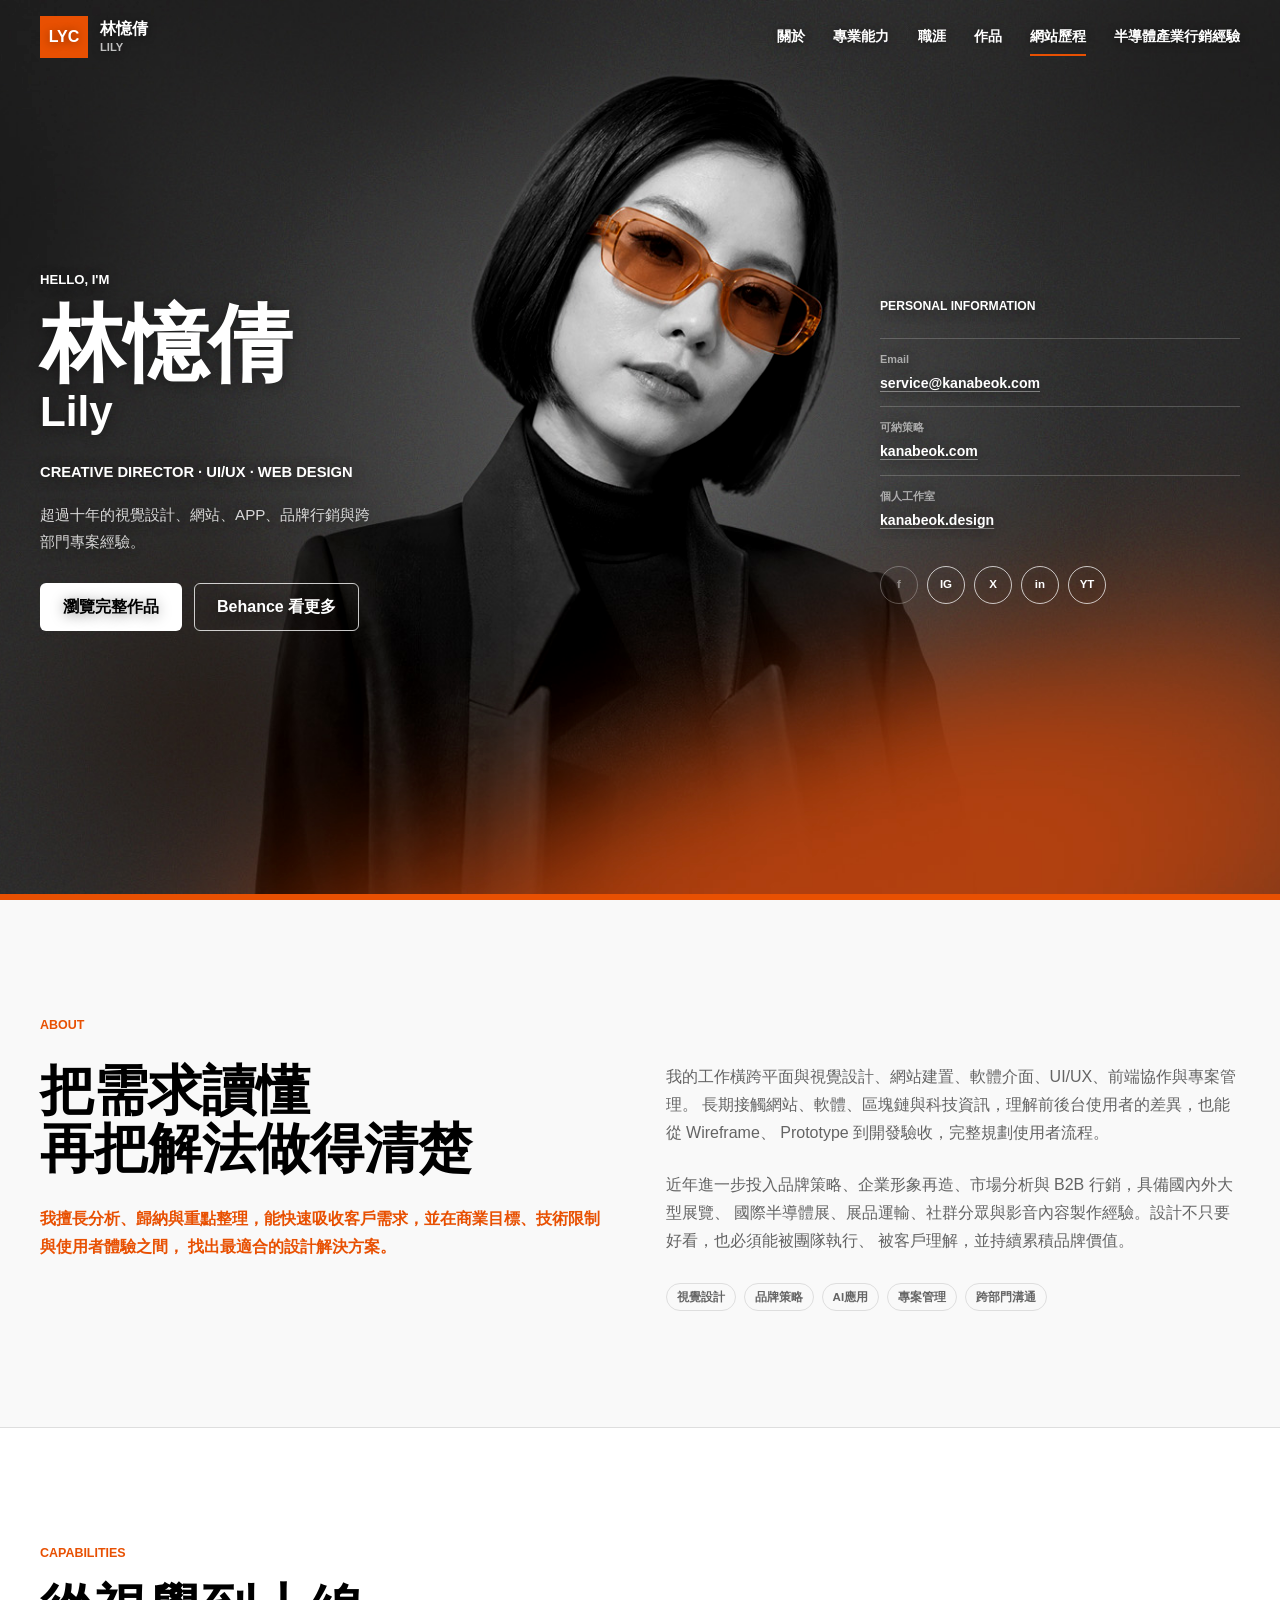
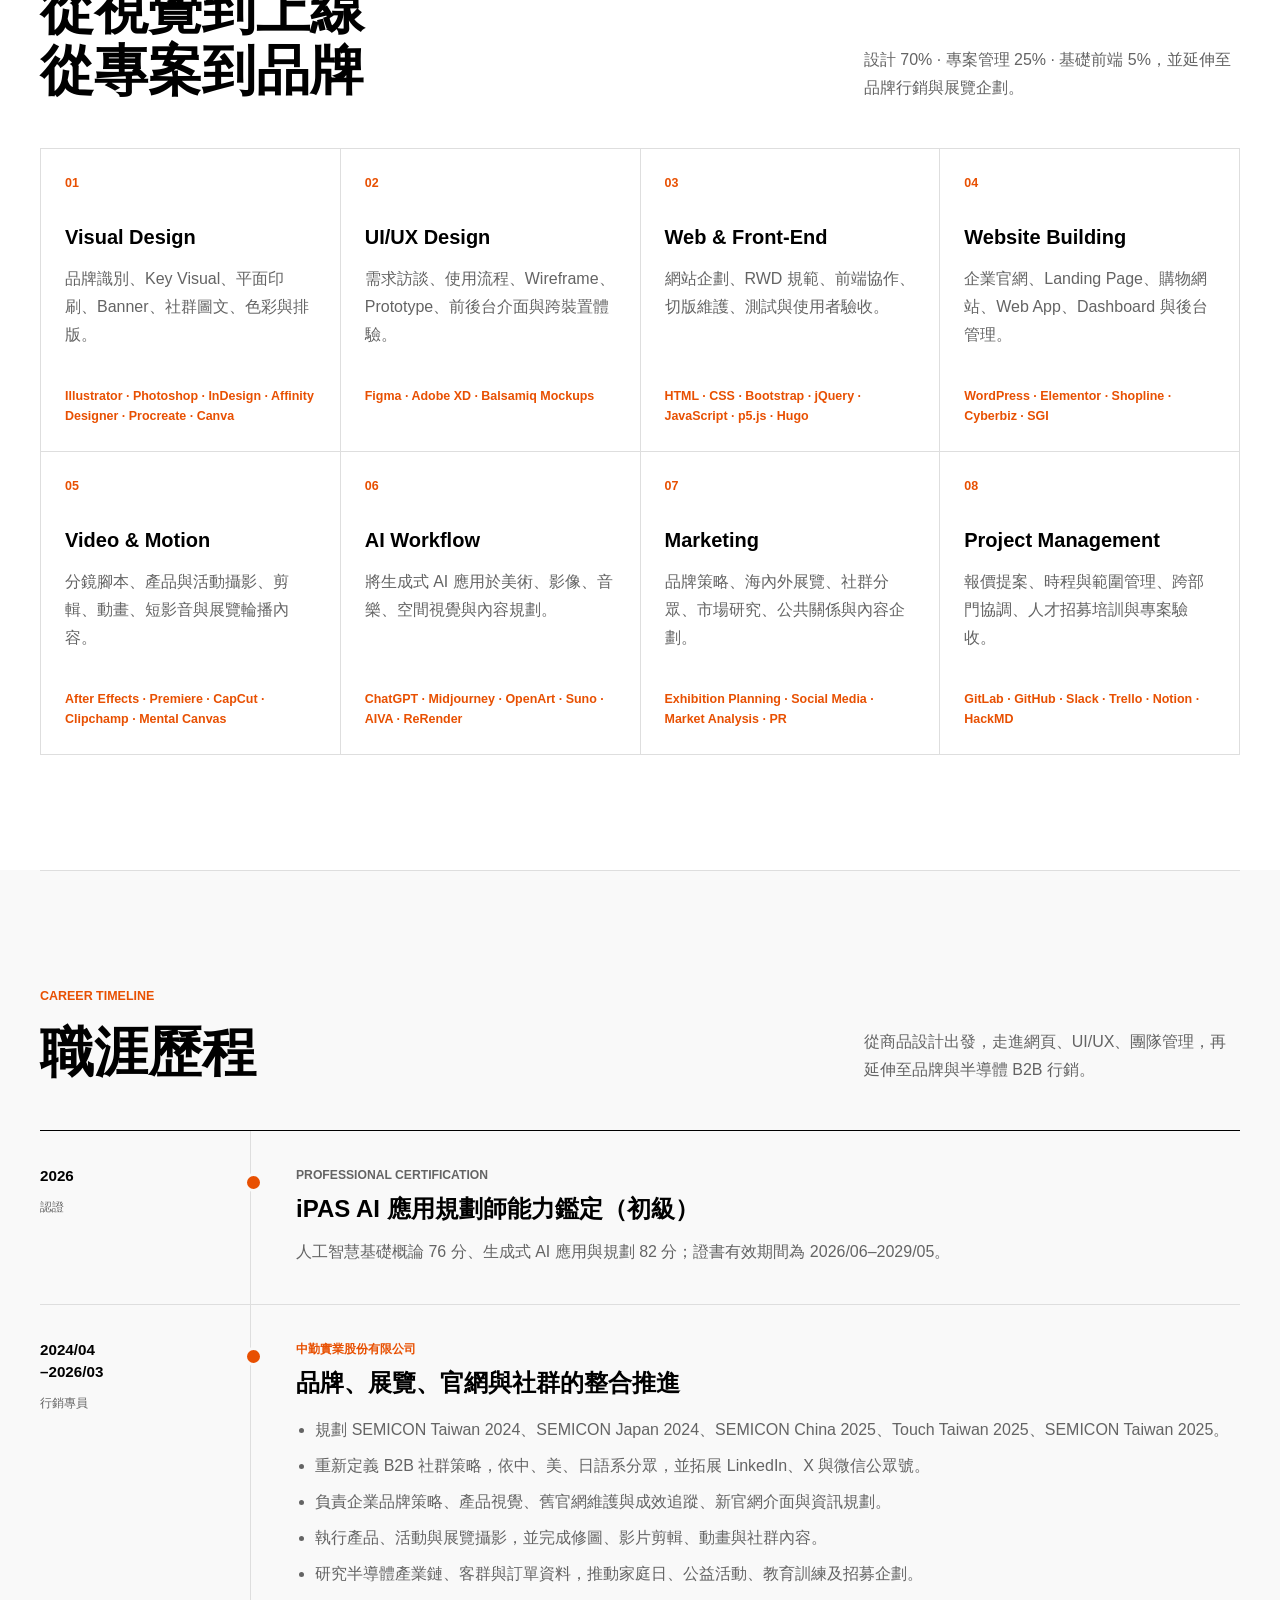
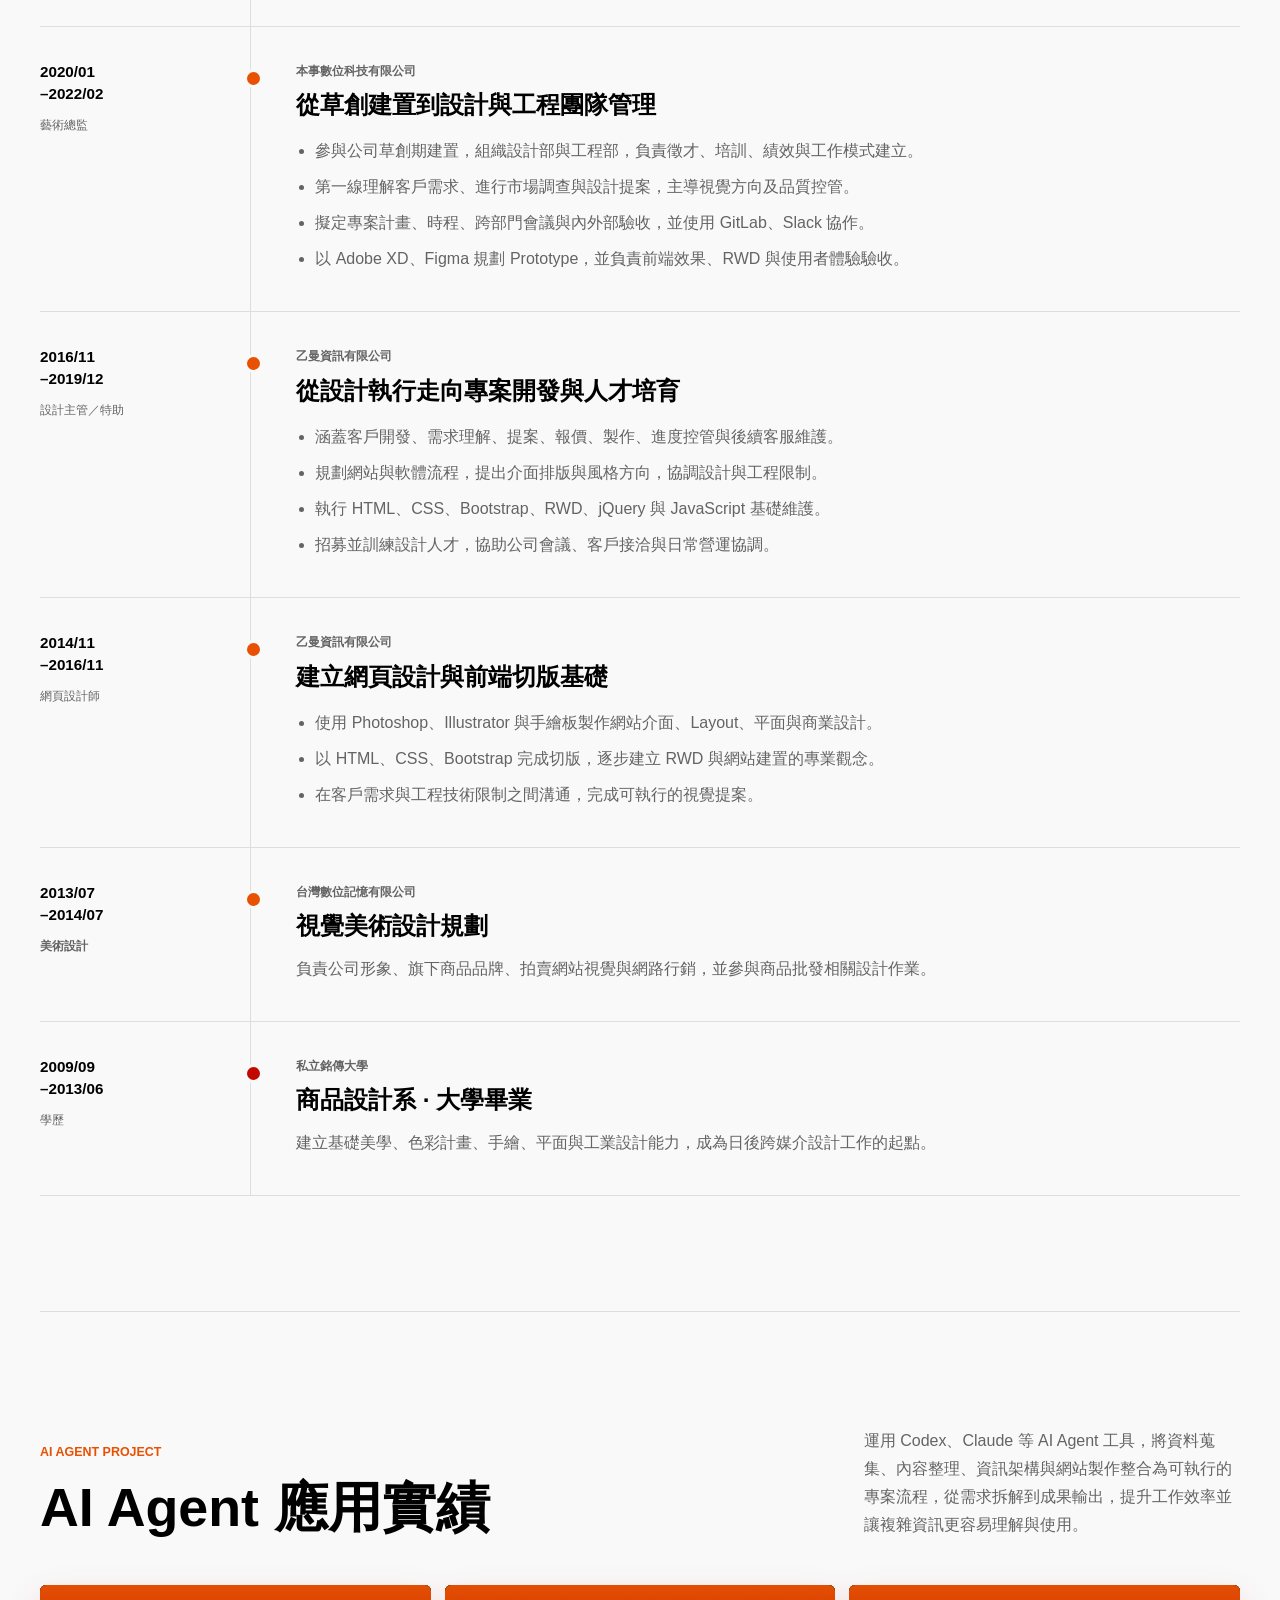
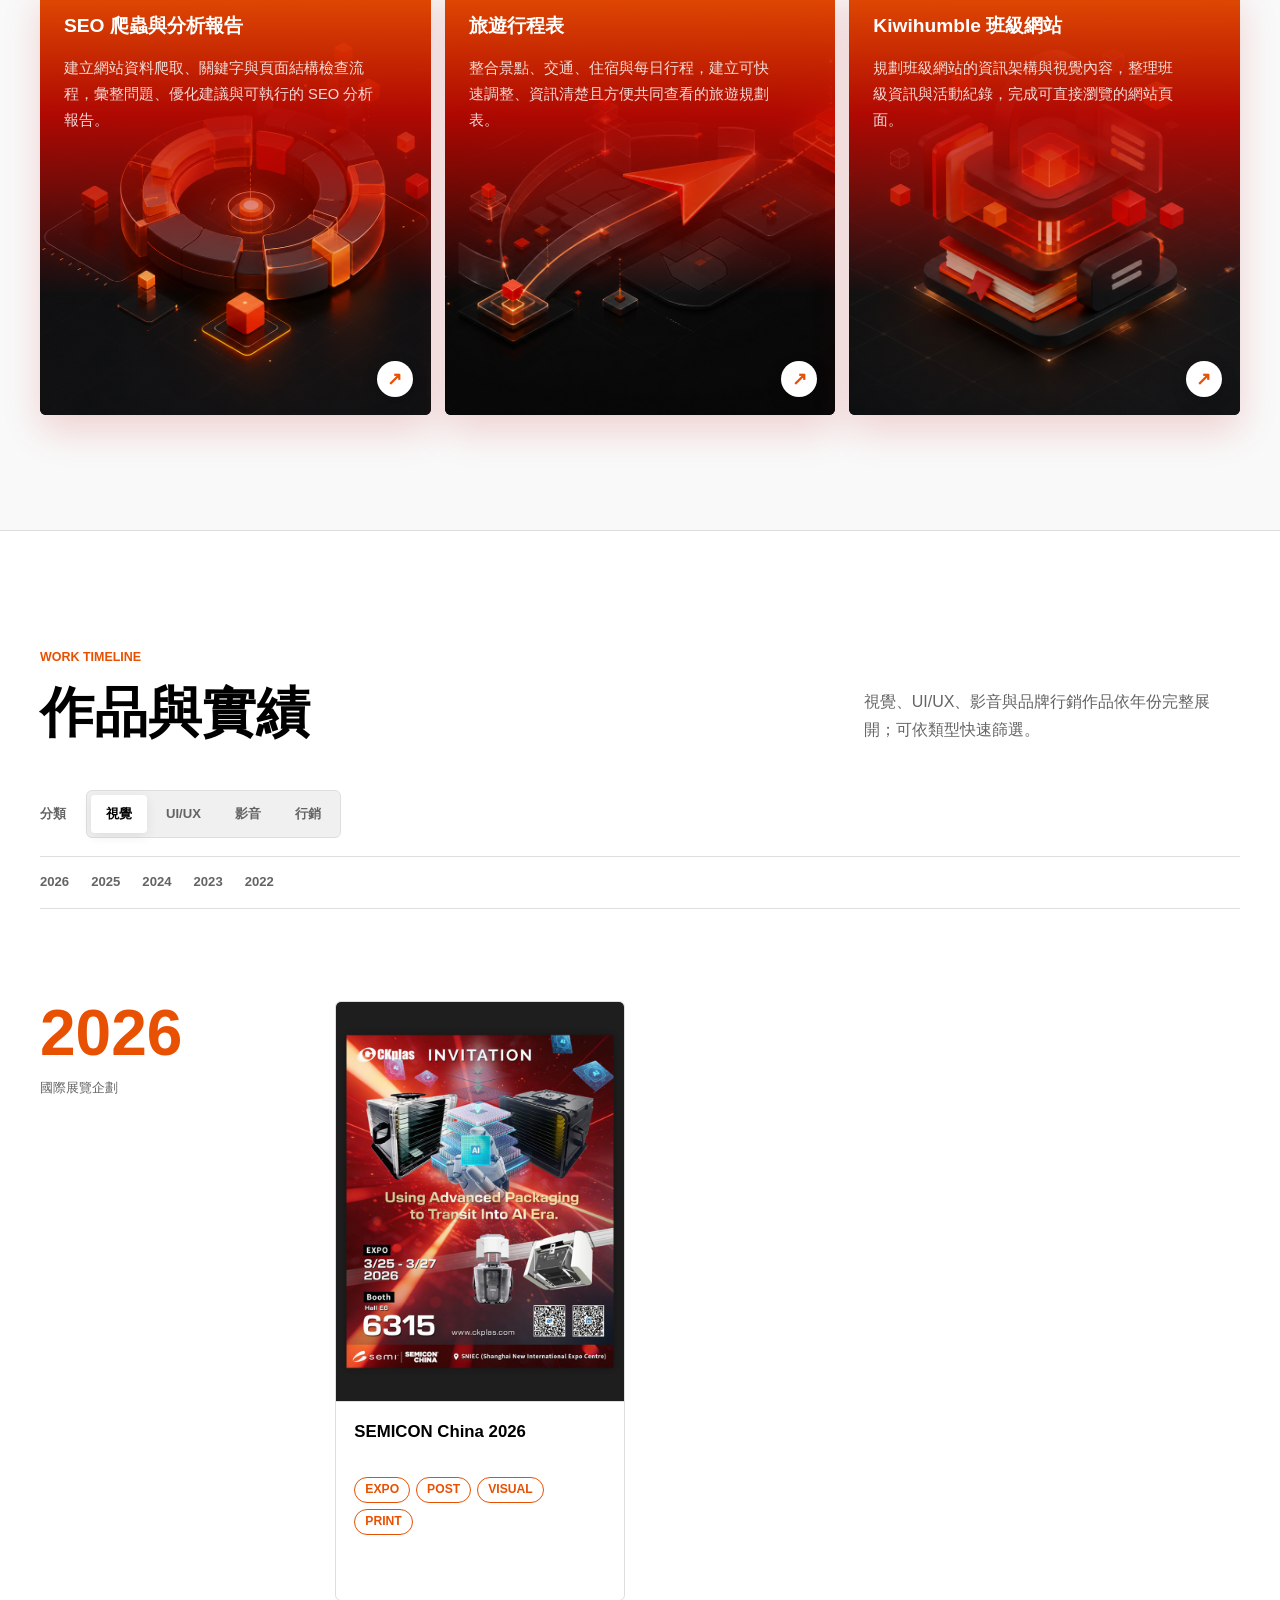
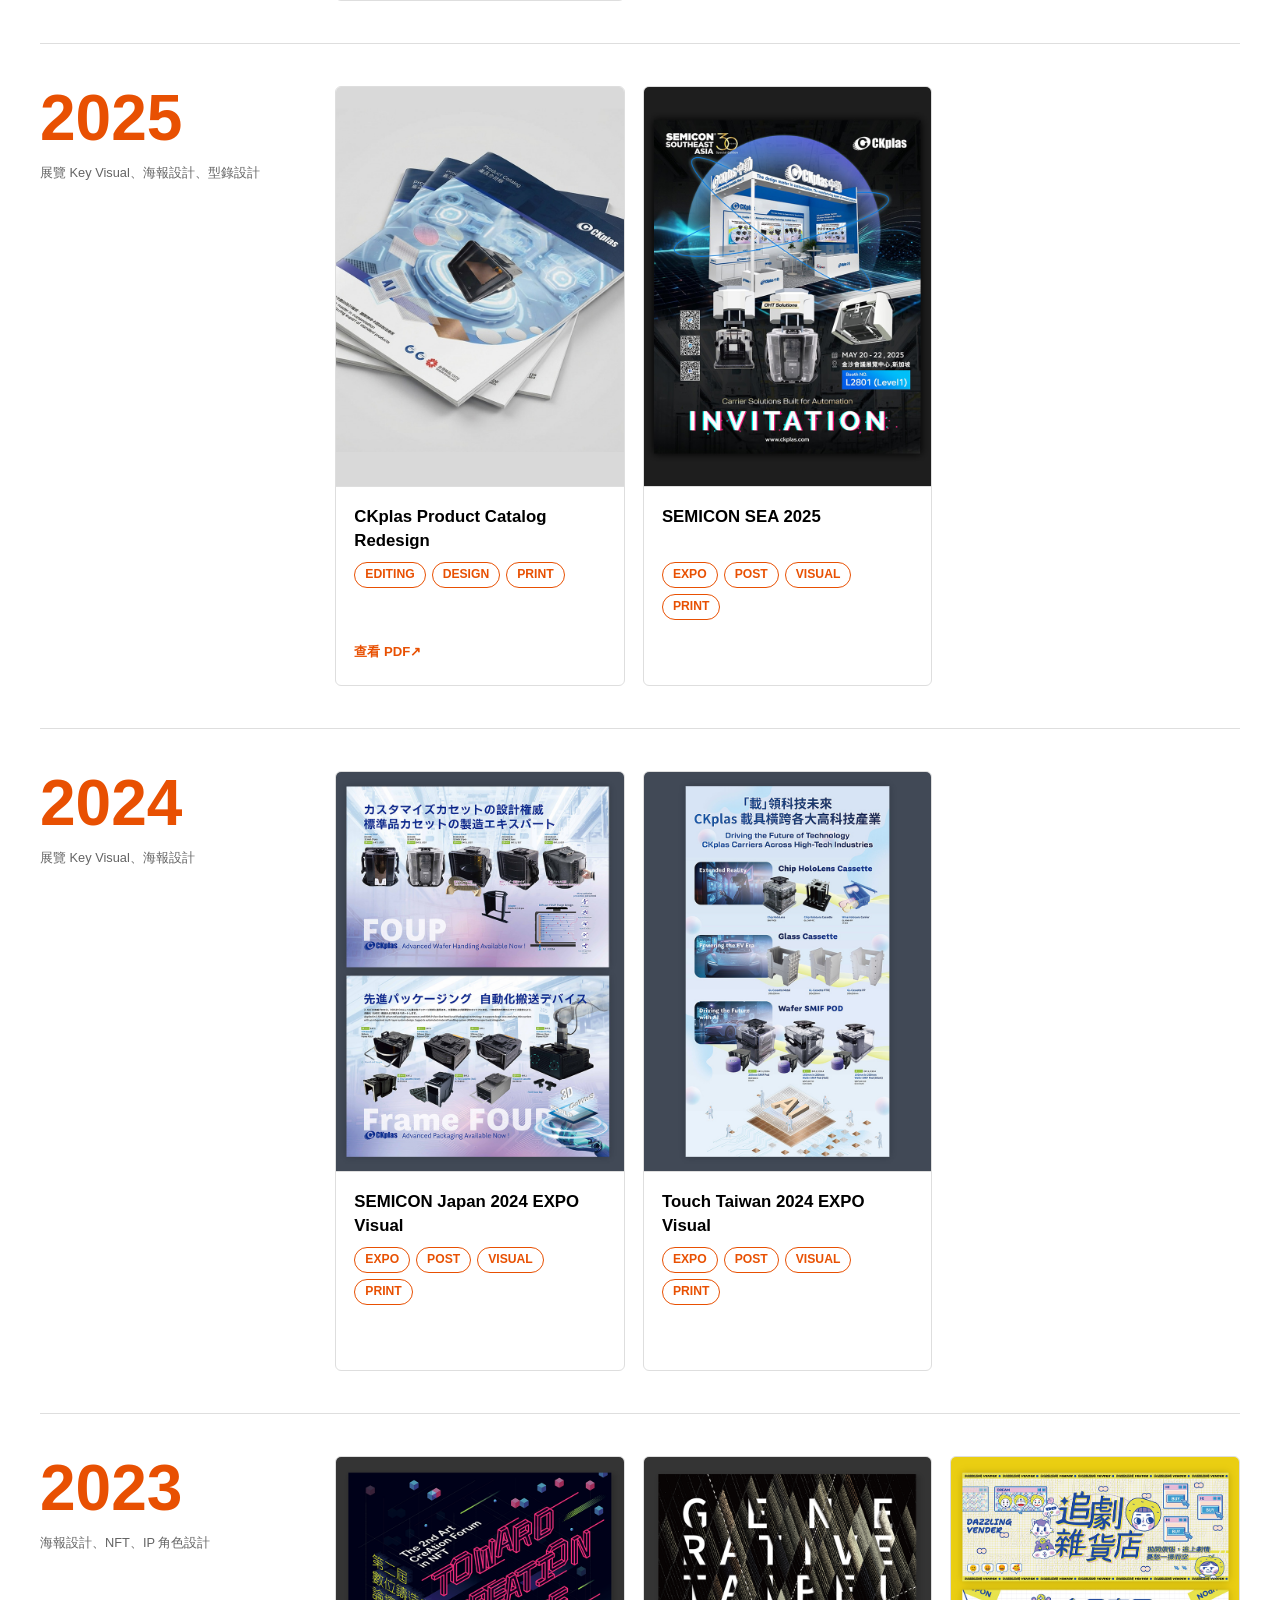
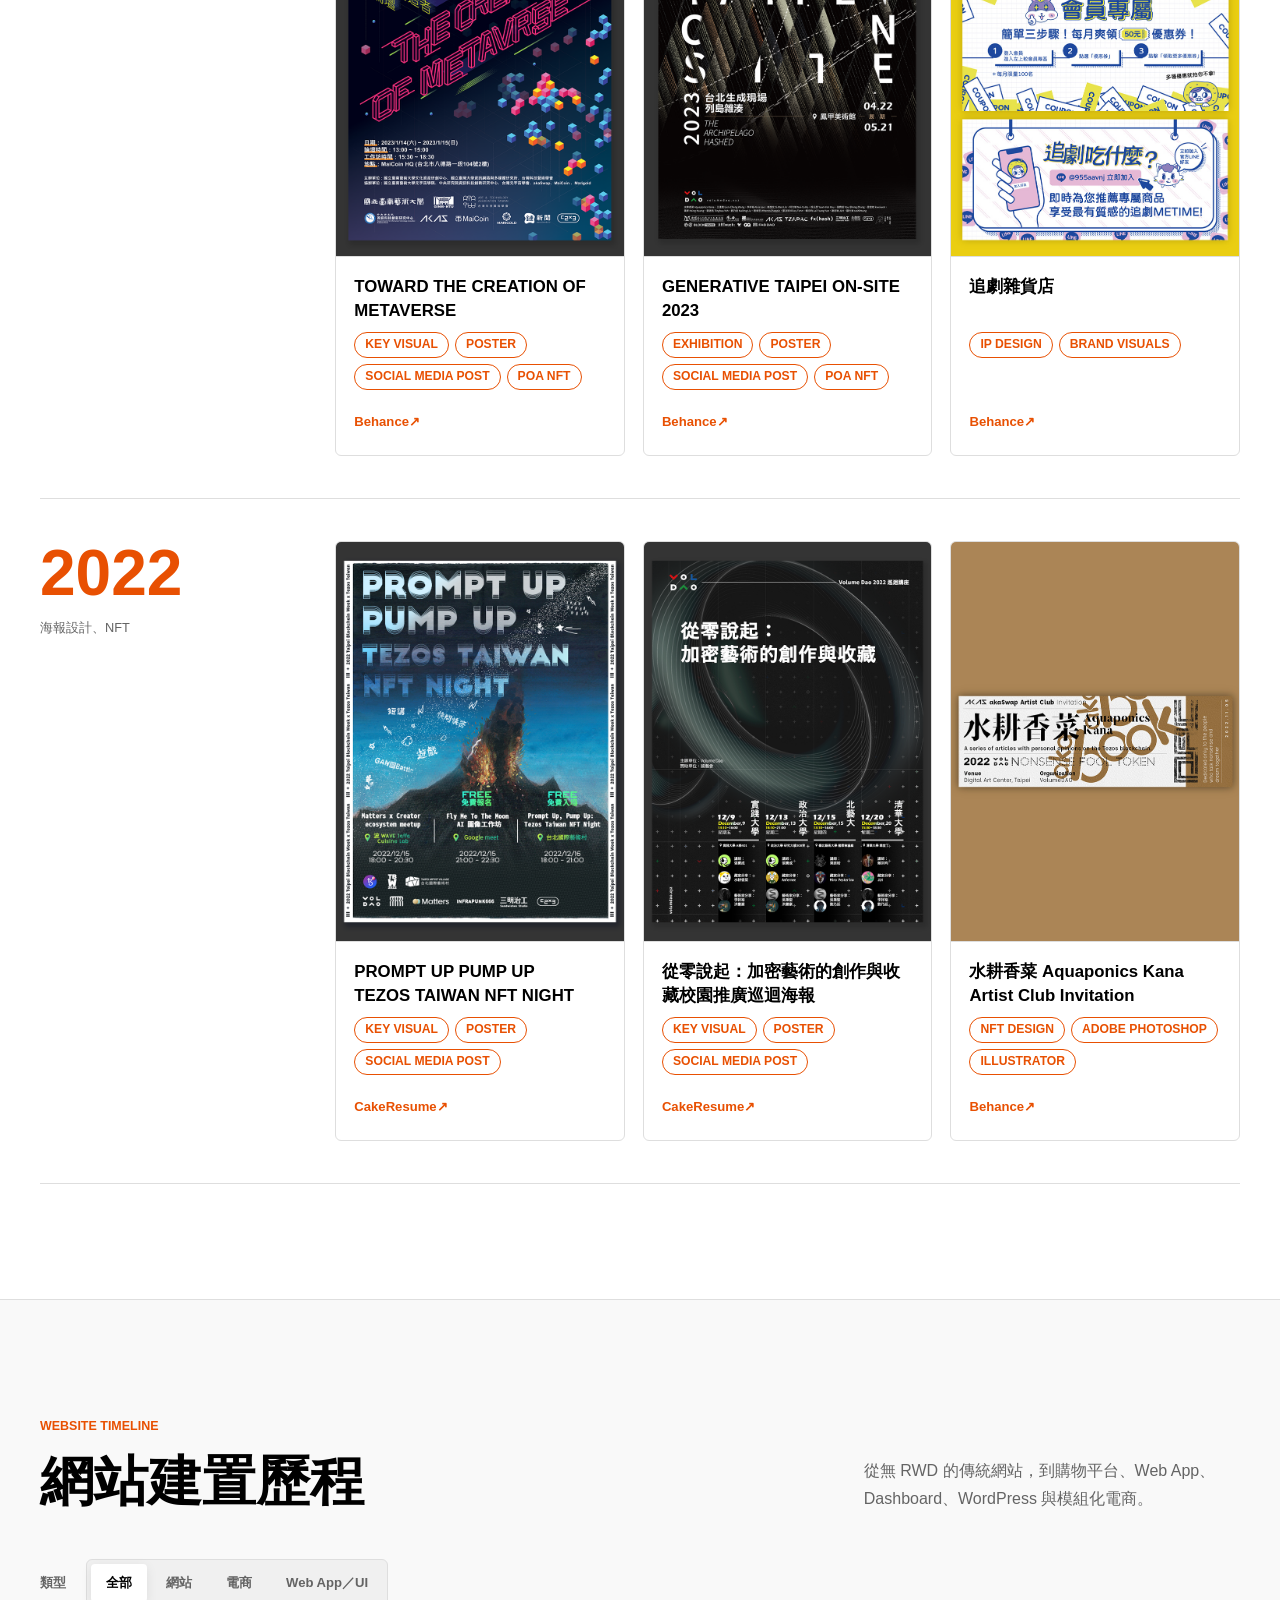
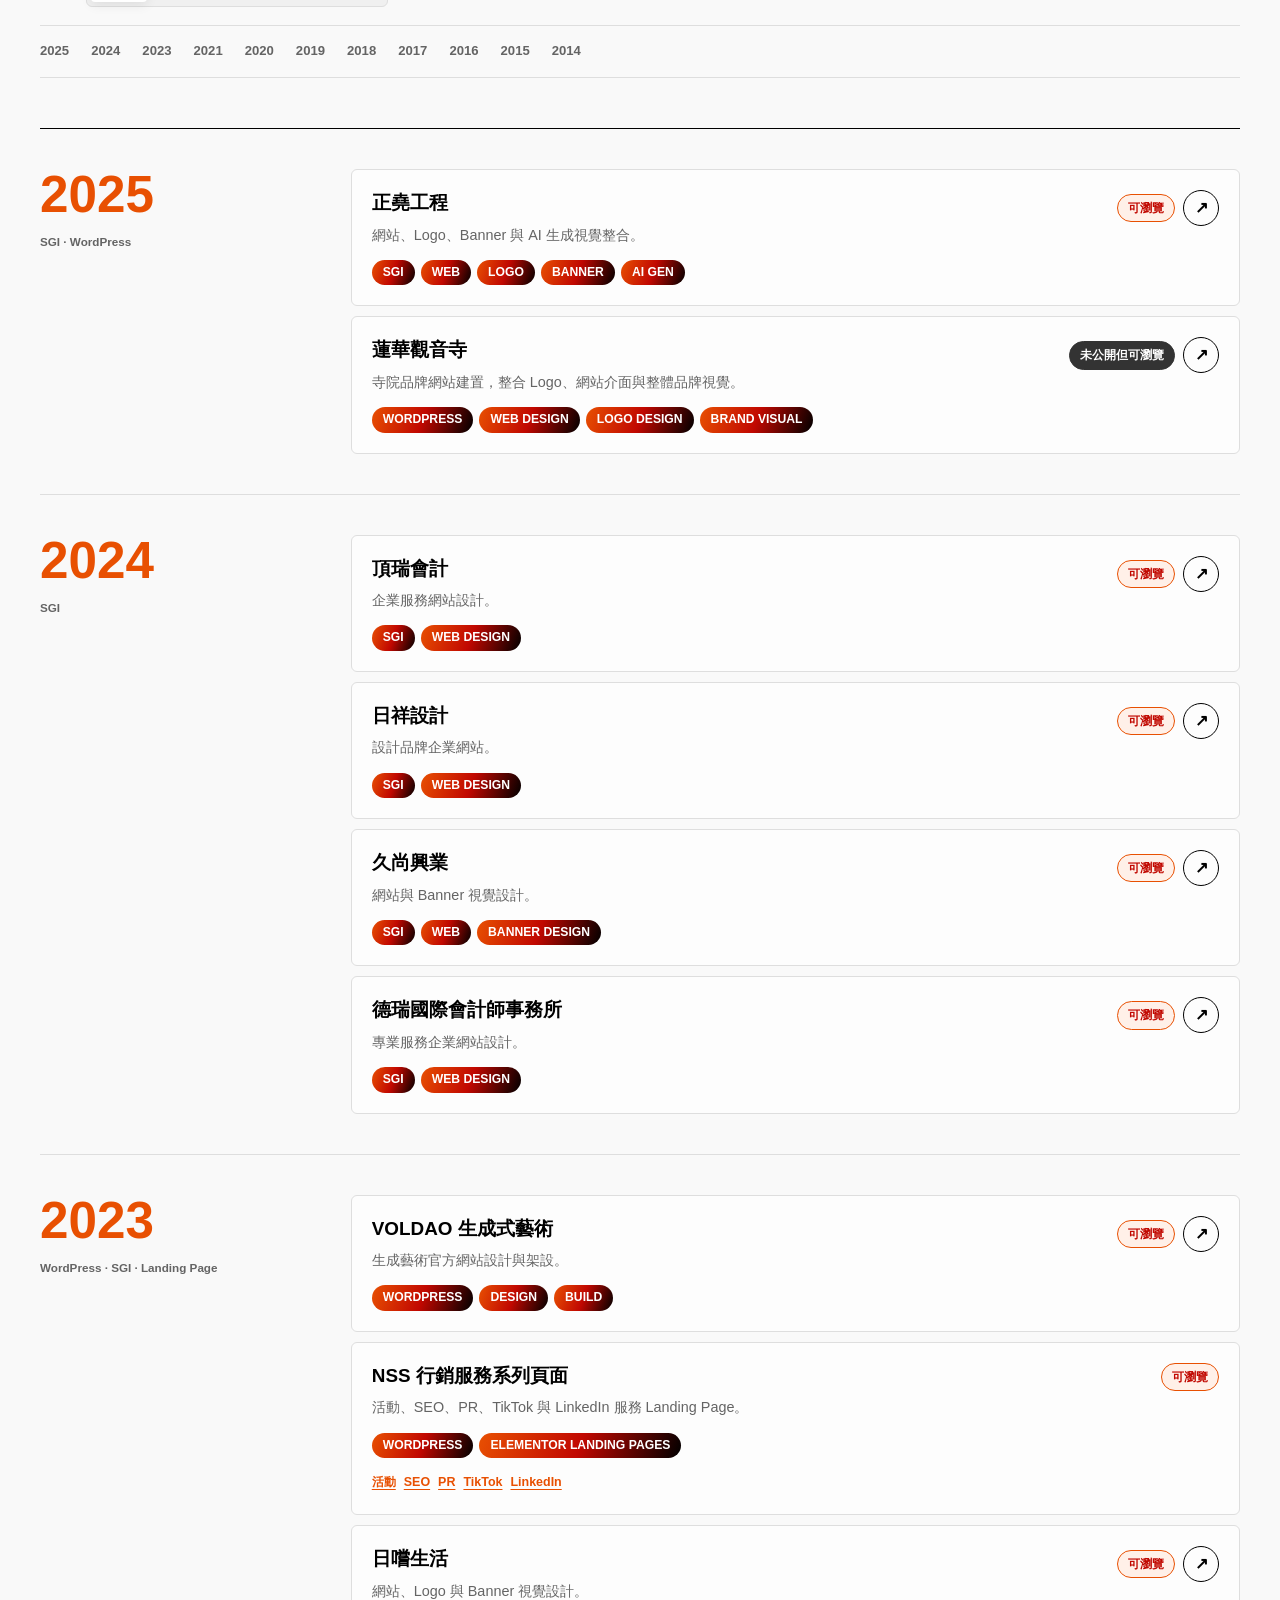
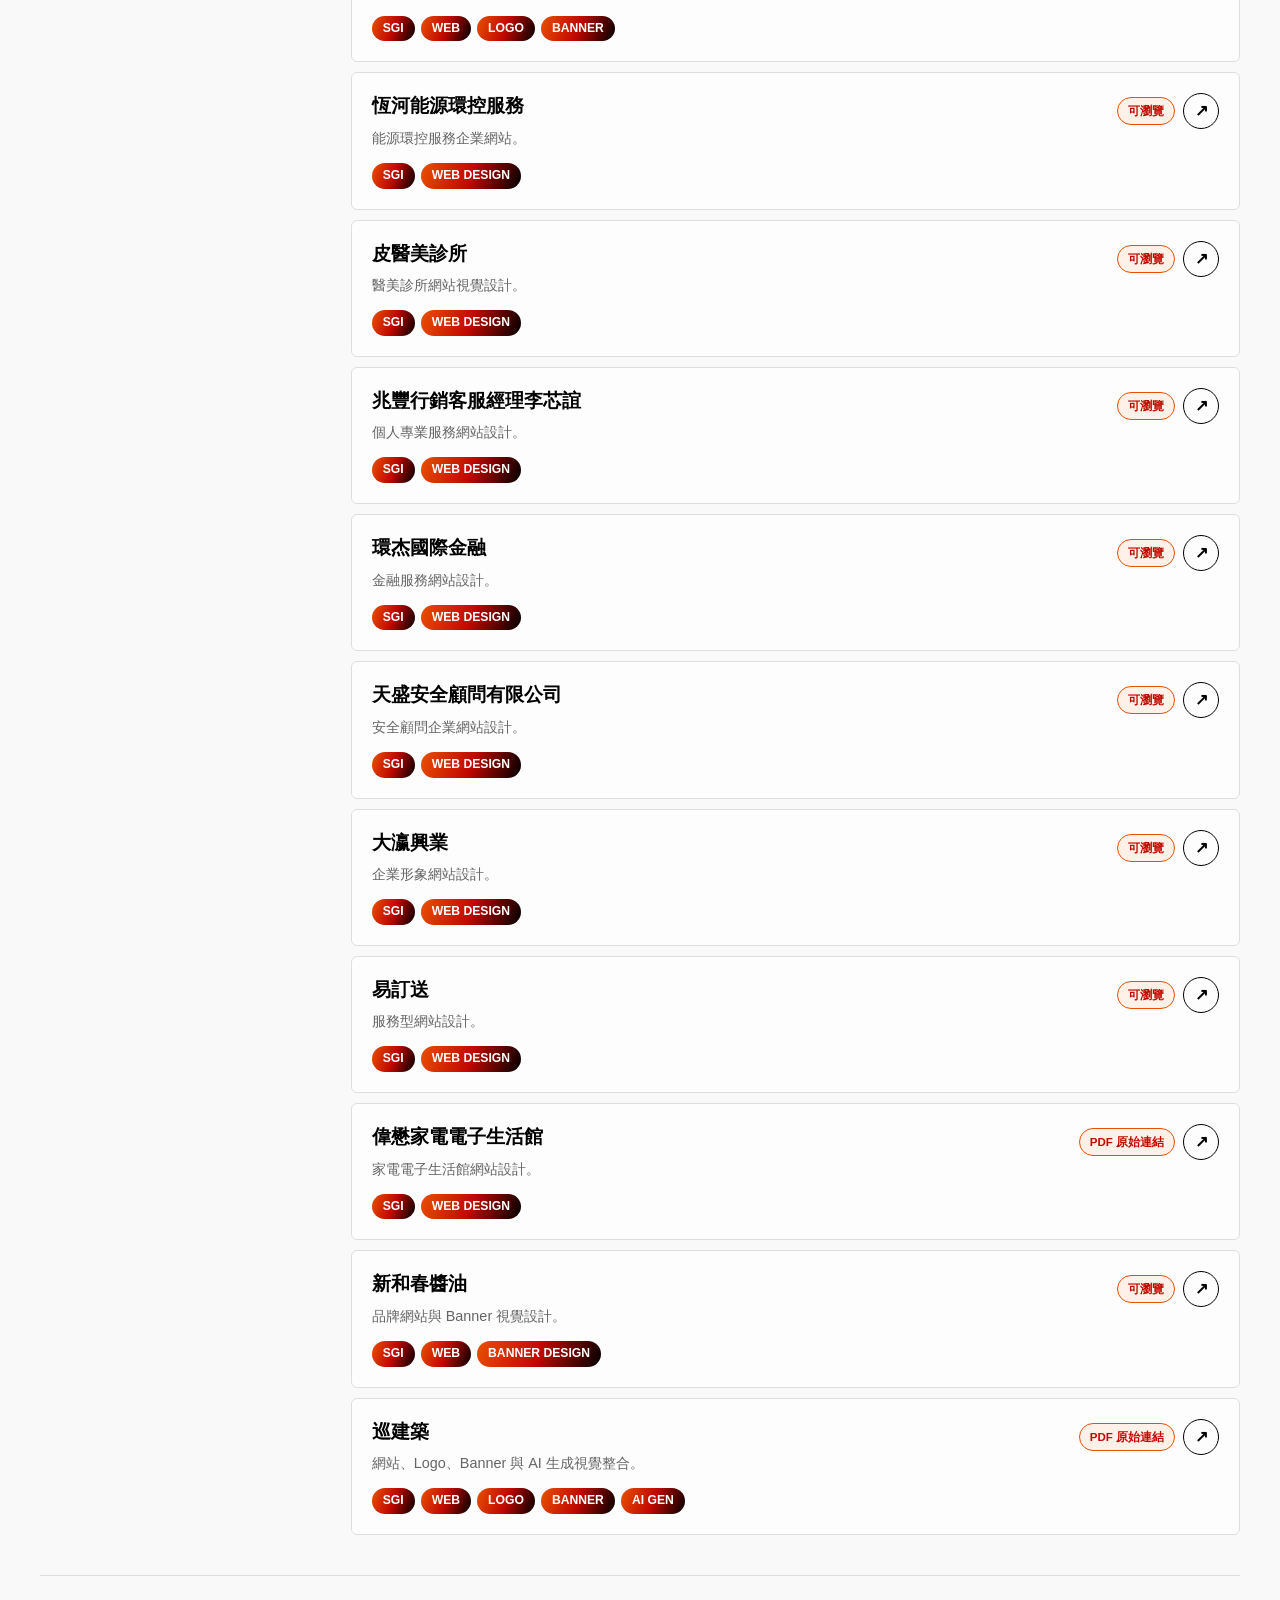
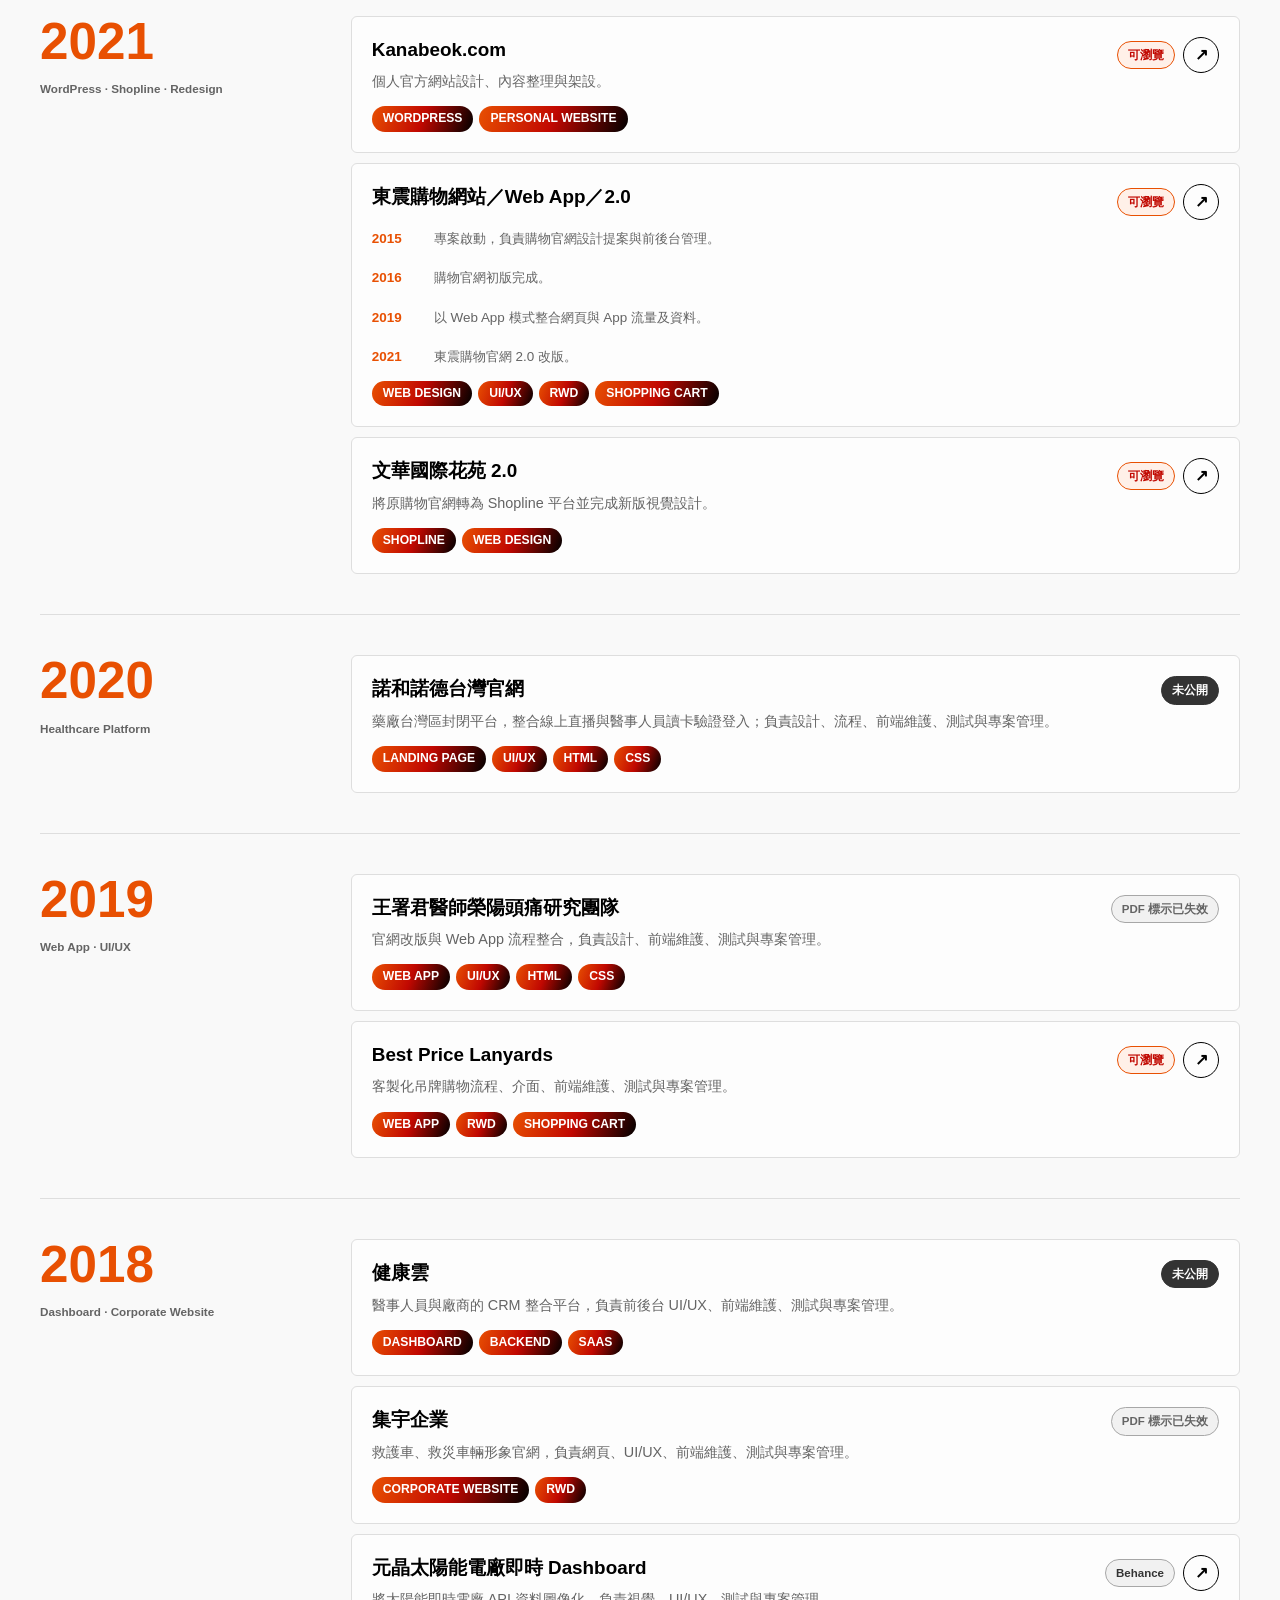
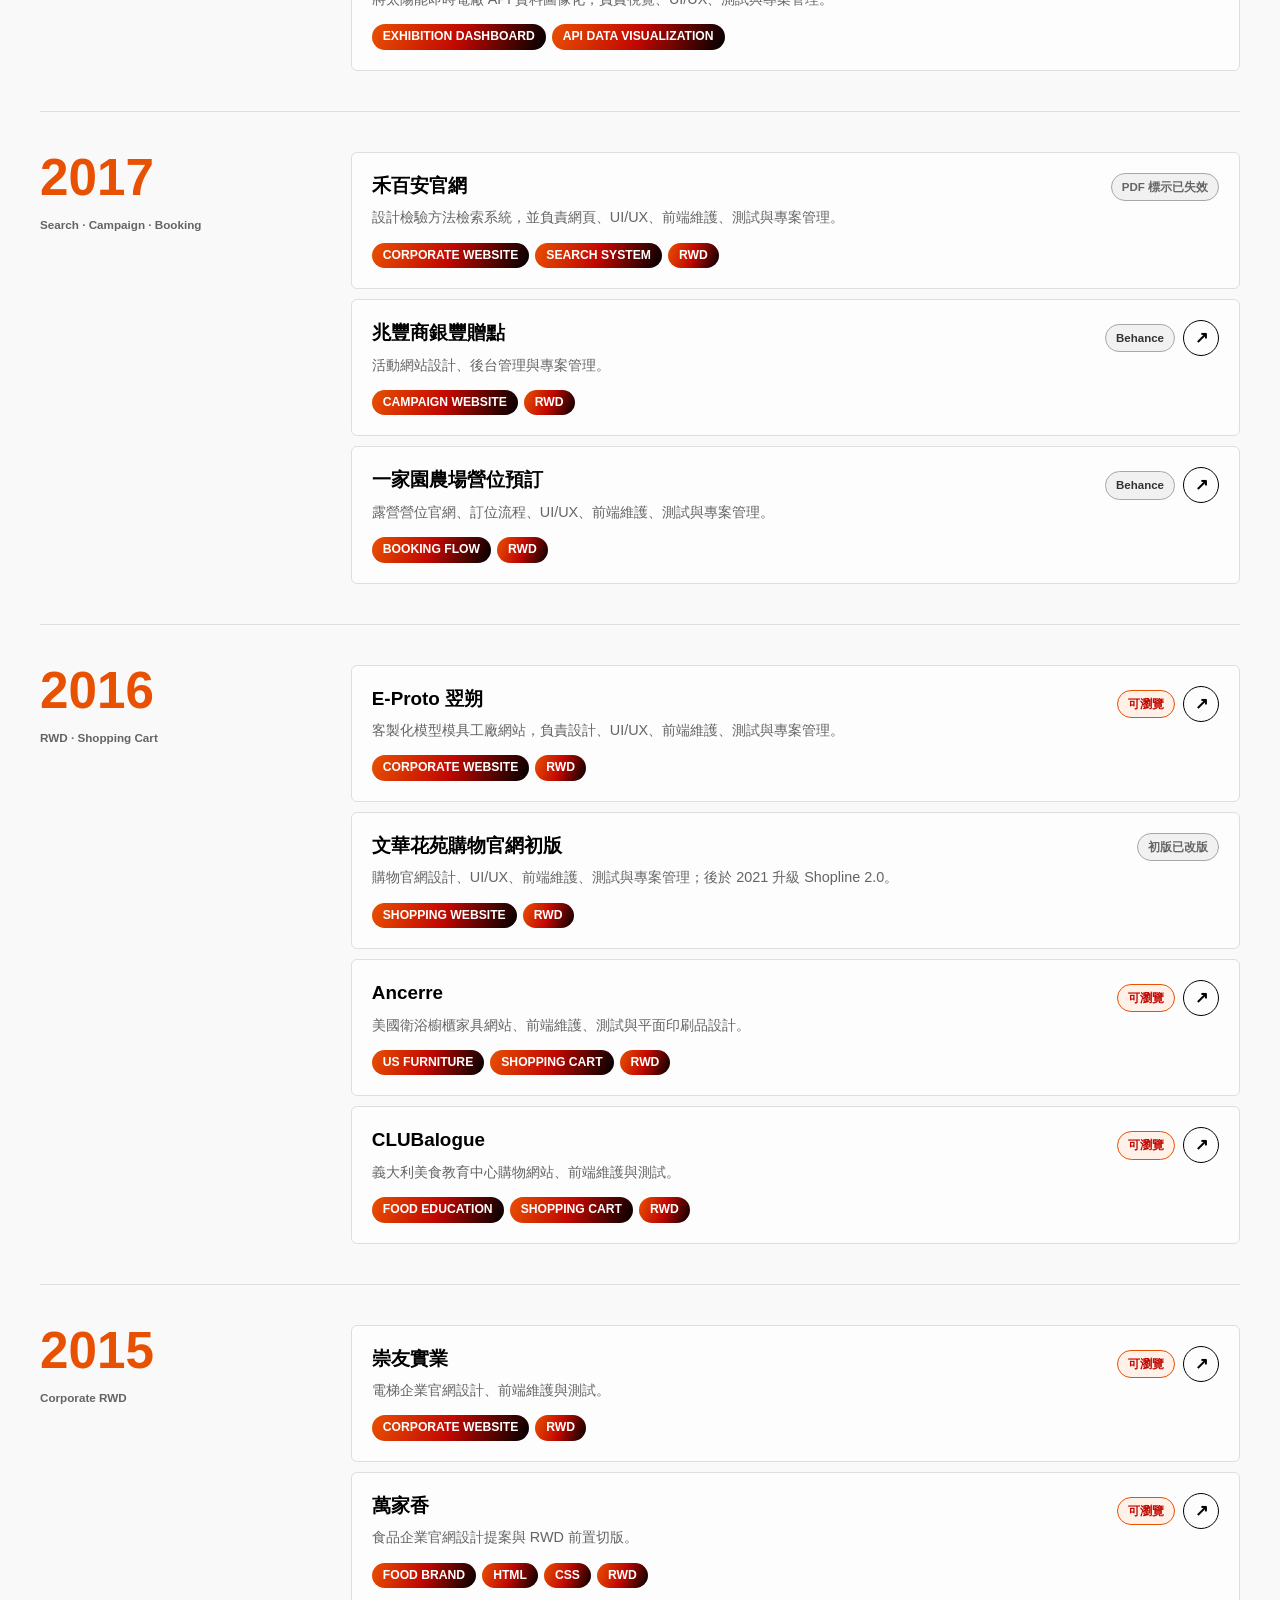
==== commit d7ec31c2: "修改網址與信箱" ====
--- a/index.html
+++ b/index.html
@@ -57,11 +57,15 @@
           <dl class="hero-profile-list">
             <div class="wide">
               <dt>Email</dt>
-              <dd><a href="mailto:melon923@gmail.com">melon923@gmail.com</a></dd>
+              <dd><a href="mailto:service@kanabeok.com">service@kanabeok.com</a></dd>
             </div>
             <div class="wide">
-              <dt>個人網站</dt>
+              <dt>可納策略</dt>
               <dd><a href="https://kanabeok.com/" target="_blank" rel="noopener noreferrer">kanabeok.com</a></dd>
+            </div>
+            <div class="wide">
+              <dt>個人工作室</dt>
+              <dd><a href="https://kanabeok.design/" target="_blank" rel="noopener noreferrer">kanabeok.design</a></dd>
             </div>
           </dl>
 
@@ -759,7 +763,7 @@
           <div class="web-items">
             <article class="web-item" data-category="website">
               <div><p class="item-meta">WordPress · Personal Website</p><h3>Kanabeok.com</h3><p>個人官方網站設計、內容整理與架設。</p></div>
-              <div class="item-actions"><span class="status live">可瀏覽</span><a class="icon-link" href="https://kanabeok.com/" target="_blank" rel="noopener noreferrer" aria-label="開啟 Kanabeok 個人網站">↗</a></div>
+              <div class="item-actions"><span class="status live">可瀏覽</span><a class="icon-link" href="https://kanabeok.com/" target="_blank" rel="noopener noreferrer" aria-label="開啟 Kanabeok 可納策略">↗</a></div>
             </article>
             <article class="web-item milestone-item" data-category="ecommerce uiux website">
               <div>
@@ -904,14 +908,14 @@
           <p class="eyebrow">Contact</p>
           <h2>Make things clear.<br>Make things work.</h2>
         </div>
-        <a class="contact-email" href="mailto:melon923@gmail.com">
+        <a class="contact-email" href="mailto:service@kanabeok.com">
           <span>Email</span>
-          <strong>melon923@gmail.com</strong>
+          <strong>service@kanabeok.com</strong>
           <span aria-hidden="true">↗</span>
         </a>
         <nav class="social-links" aria-label="社群與作品連結">
-          <a href="https://kanabeok.com/" target="_blank" rel="noopener noreferrer">個人網站 <span aria-hidden="true">↗</span></a>
-          <a href="https://wildddlilyyy.github.io/" target="_blank" rel="noopener noreferrer">GitHub Portfolio <span aria-hidden="true">↗</span></a>
+          <a href="https://kanabeok.com/" target="_blank" rel="noopener noreferrer">可納策略 <span aria-hidden="true">↗</span></a>
+          <a href="https://kanabeok.design/" target="_blank" rel="noopener noreferrer">個人工作室 <span aria-hidden="true">↗</span></a>
           <a href="https://www.behance.net/aa8720226c60c" target="_blank" rel="noopener noreferrer">Behance <span aria-hidden="true">↗</span></a>
           <a href="https://www.linkedin.com/in/wildlily/" target="_blank" rel="noopener noreferrer">LinkedIn <span aria-hidden="true">↗</span></a>
           <a href="https://www.instagram.com/shuiga.design/" target="_blank" rel="noopener noreferrer">Instagram <span aria-hidden="true">↗</span></a>
